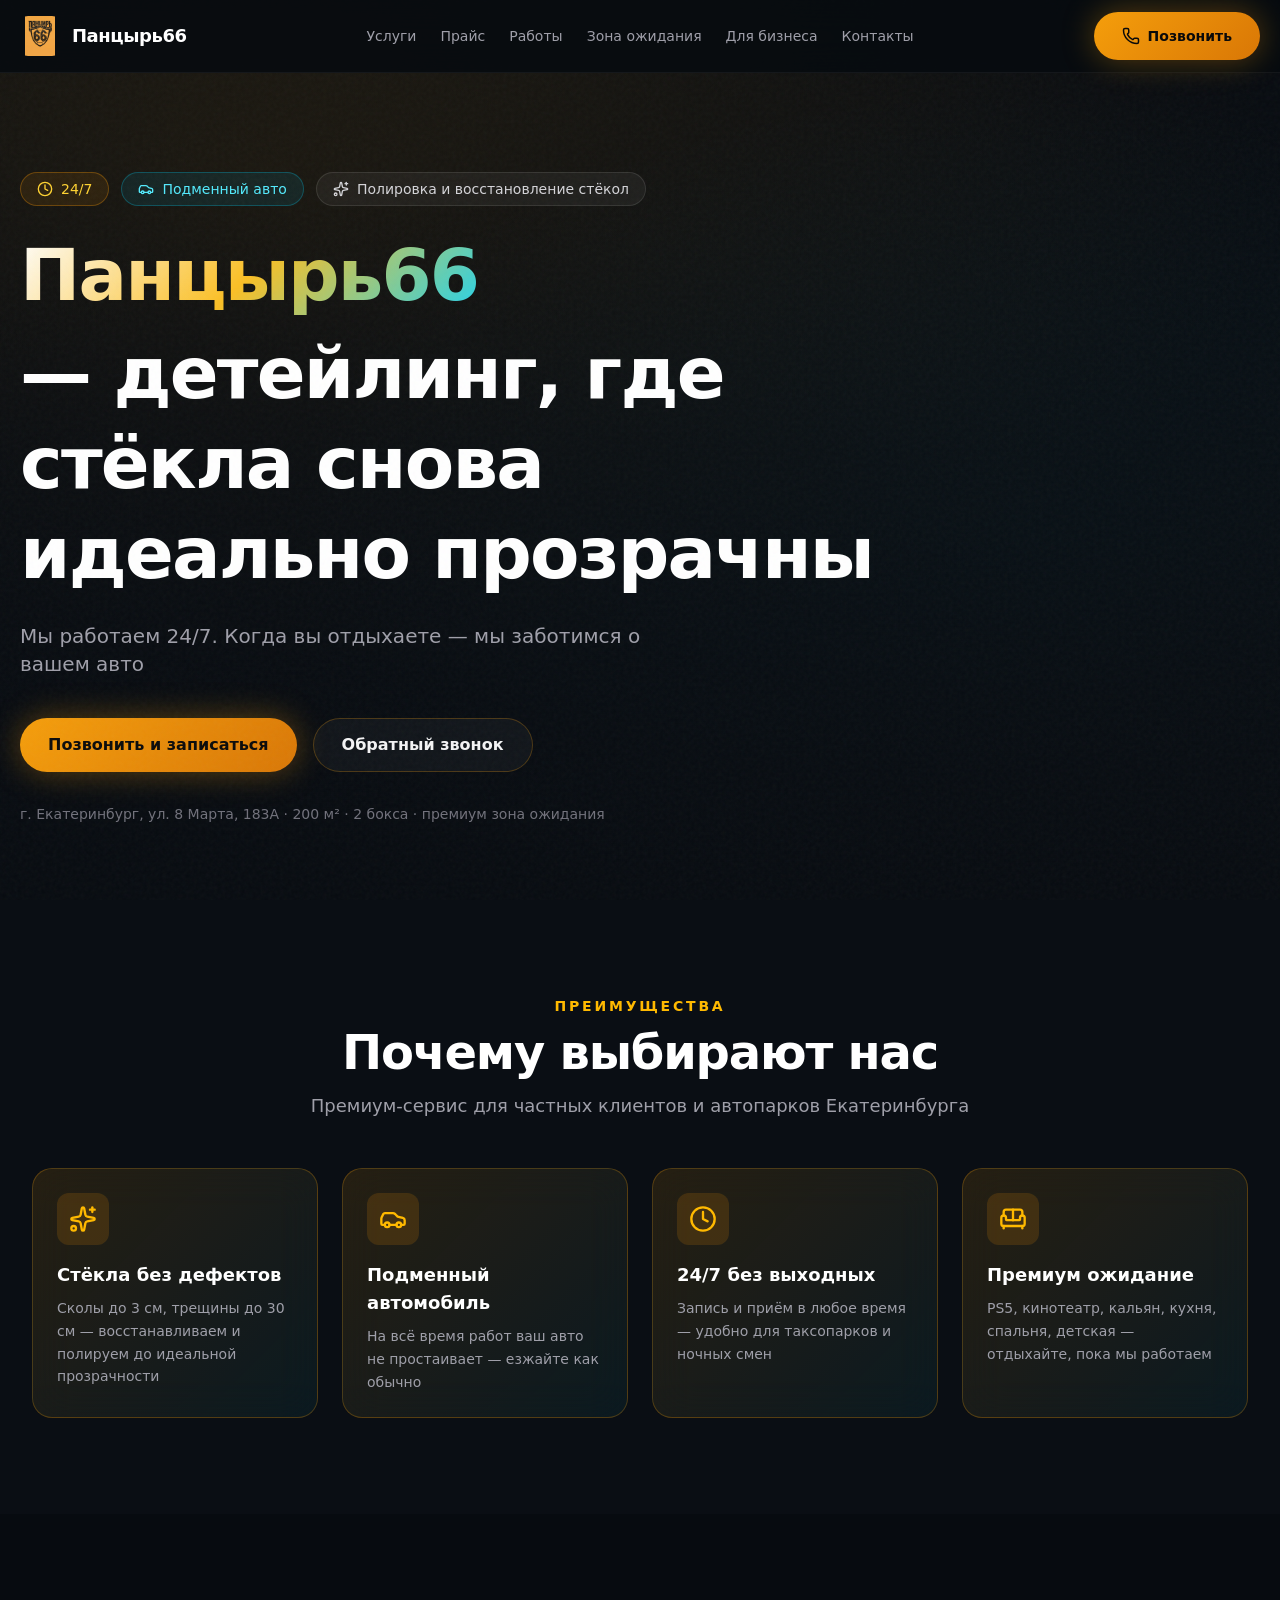
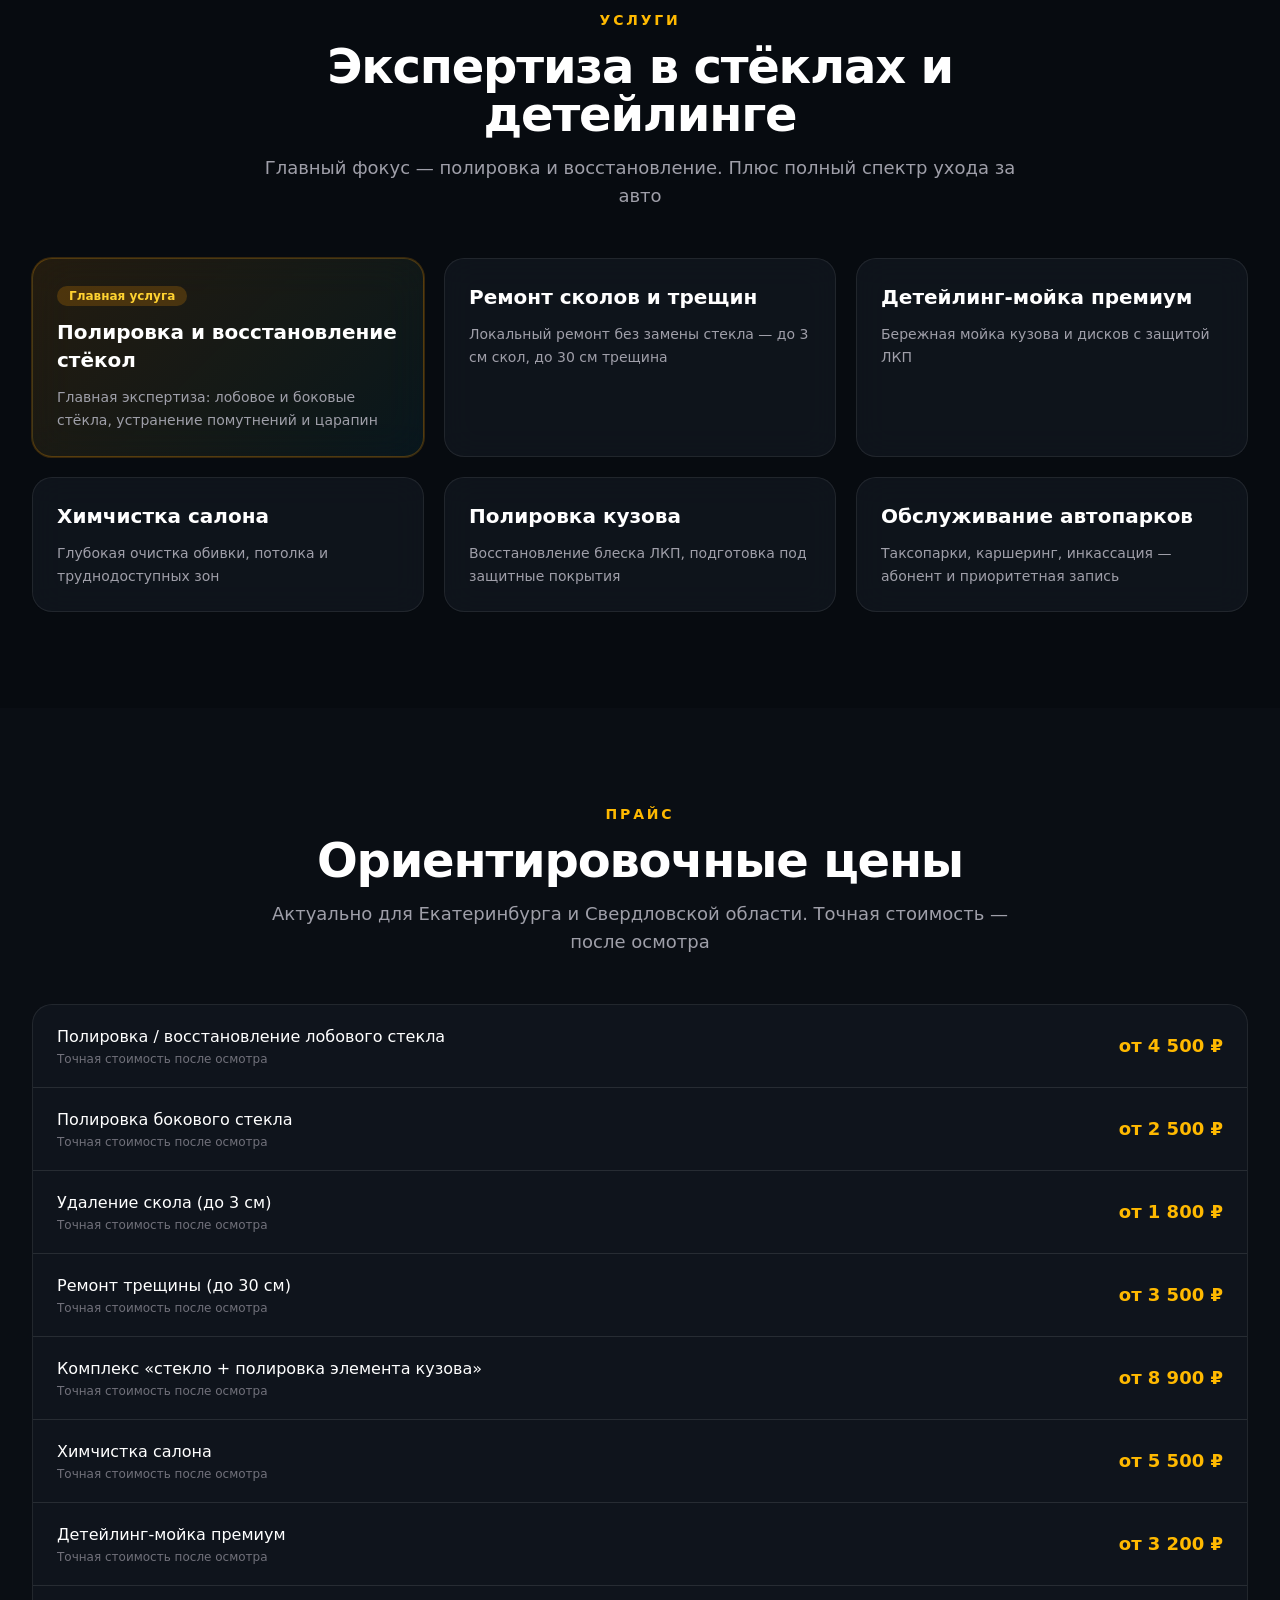
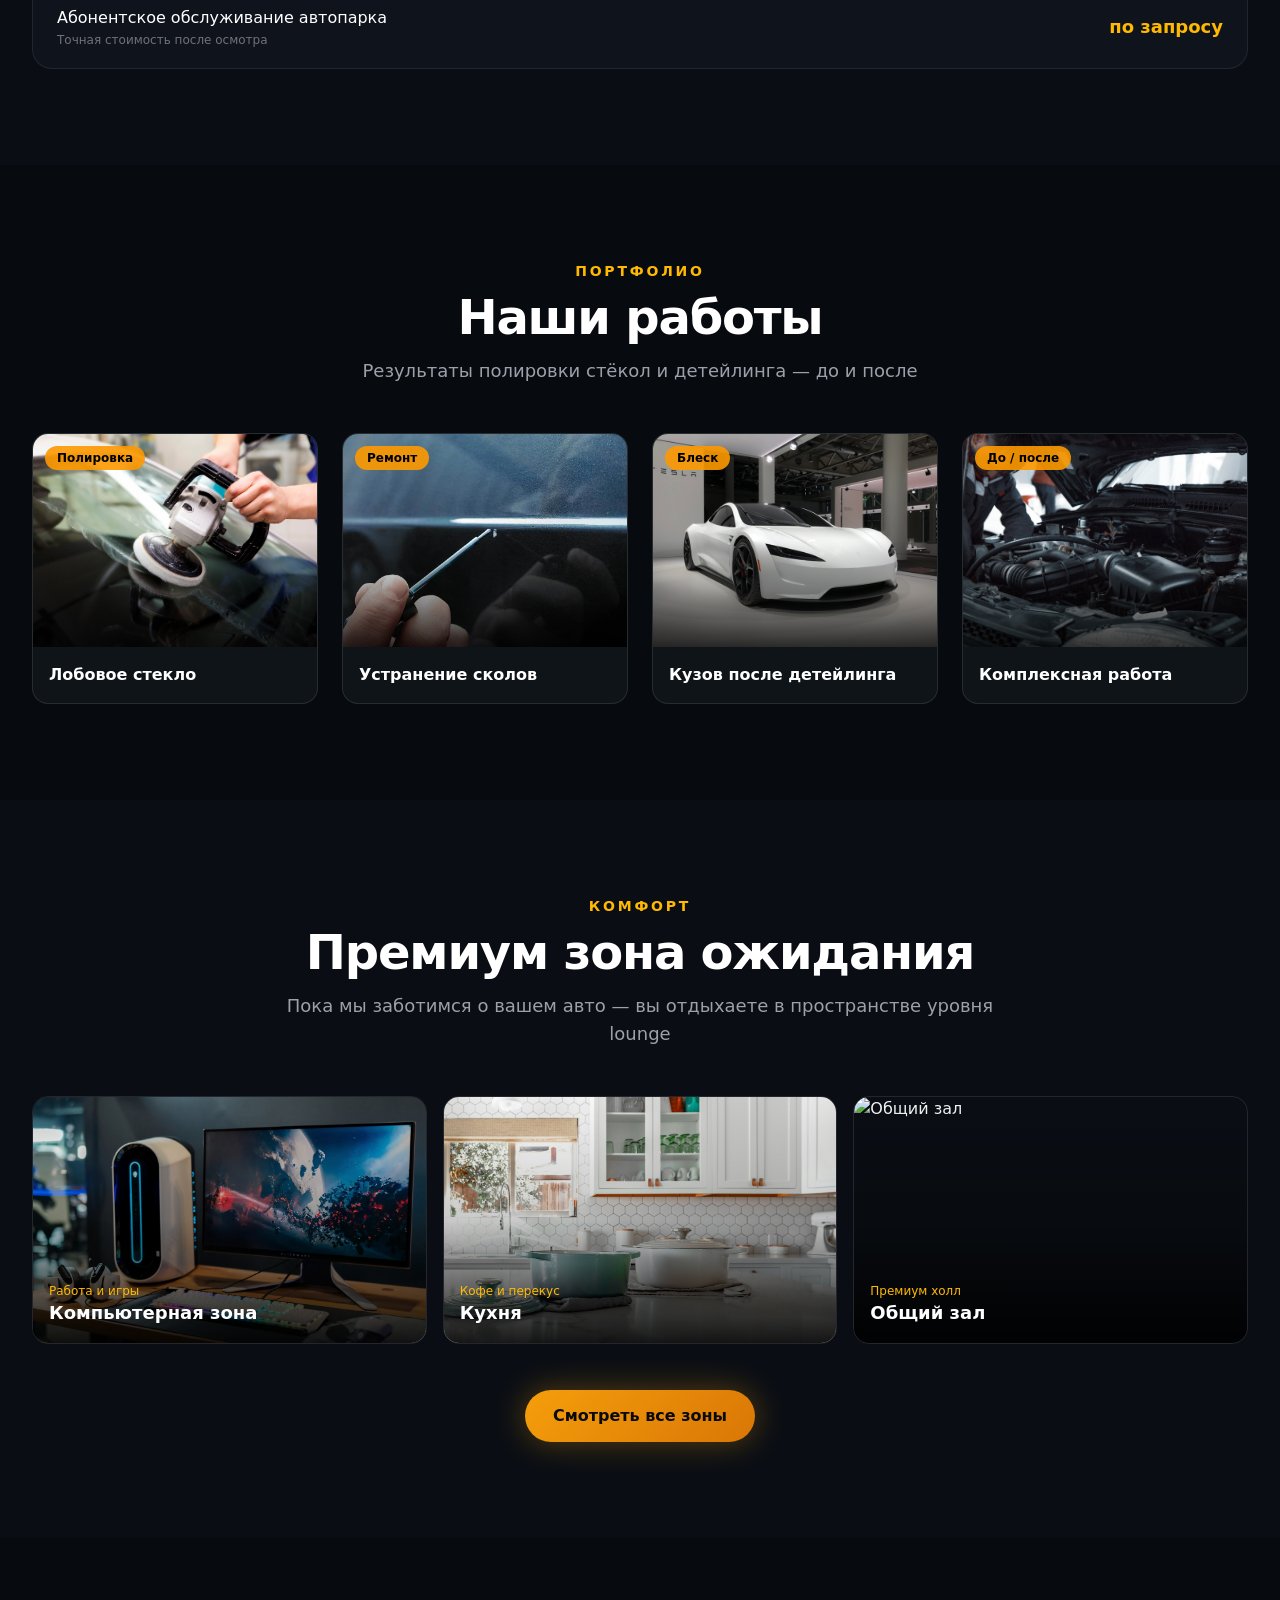
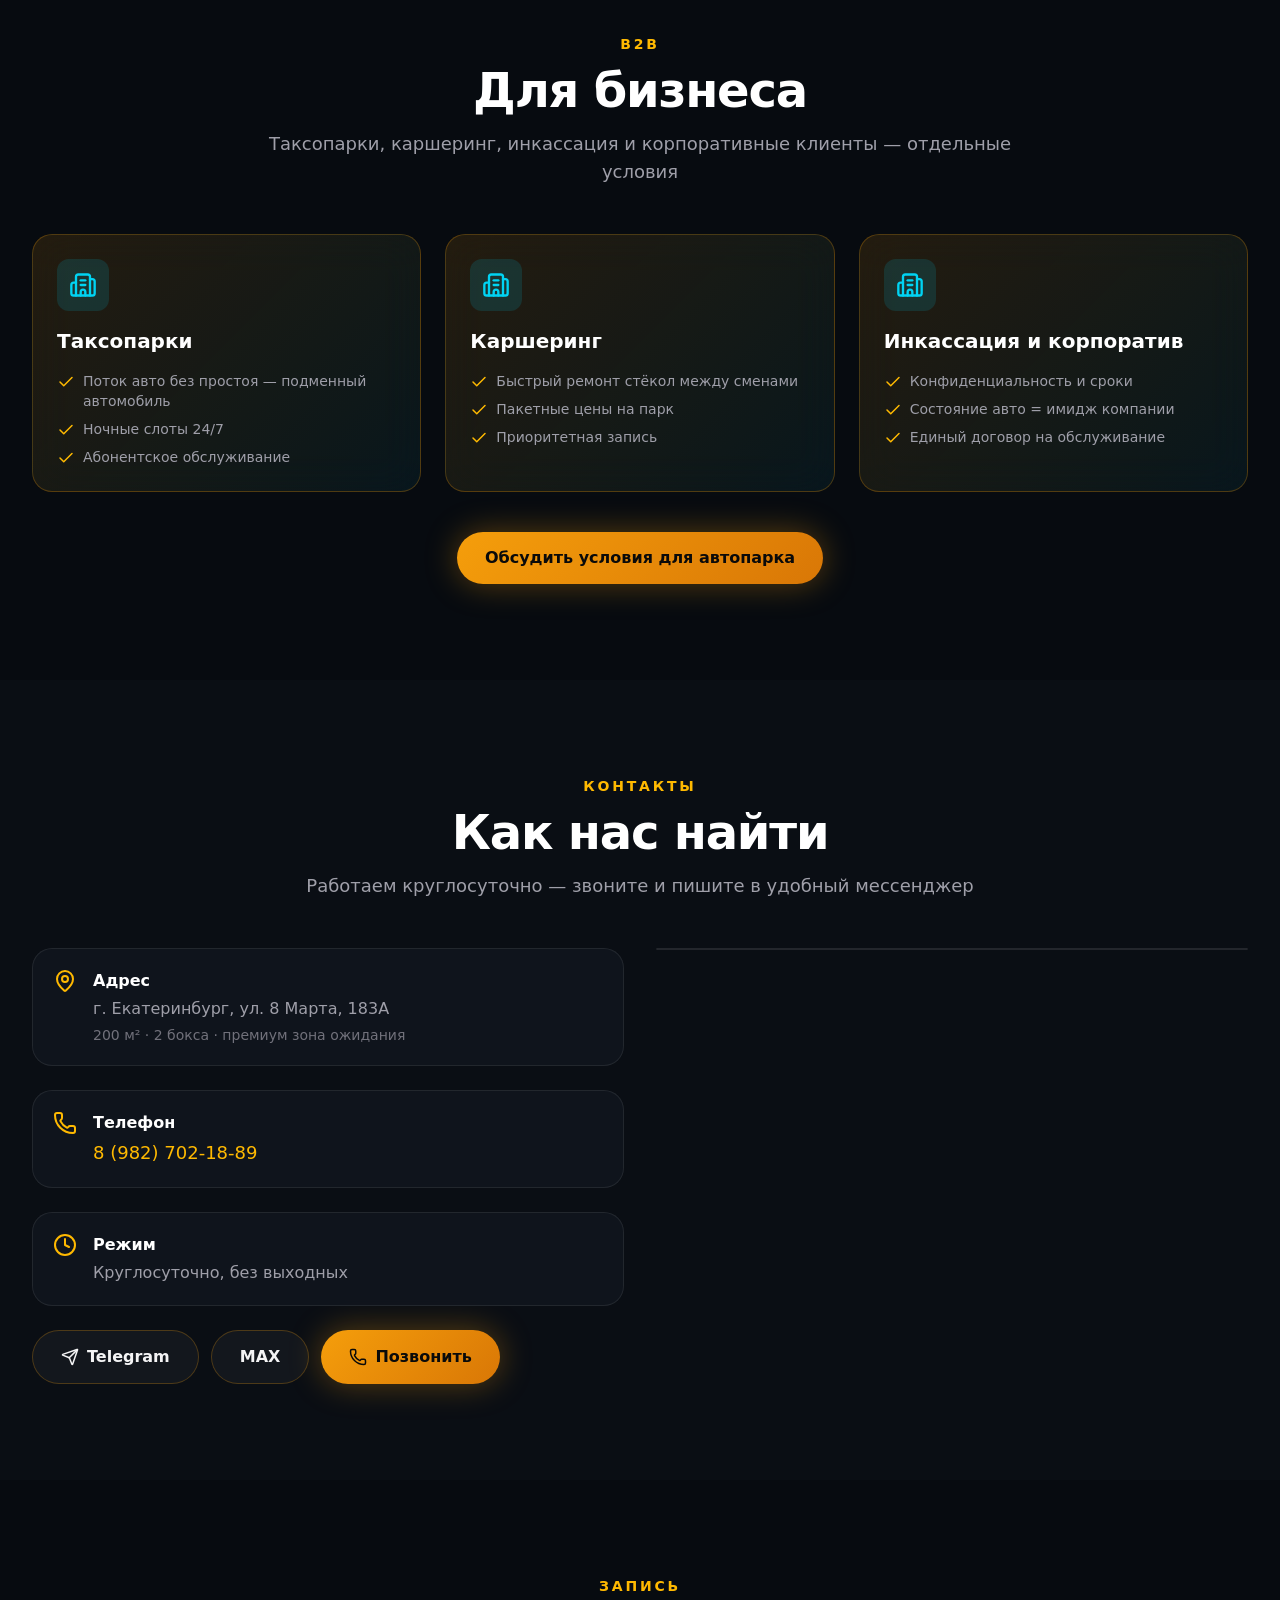
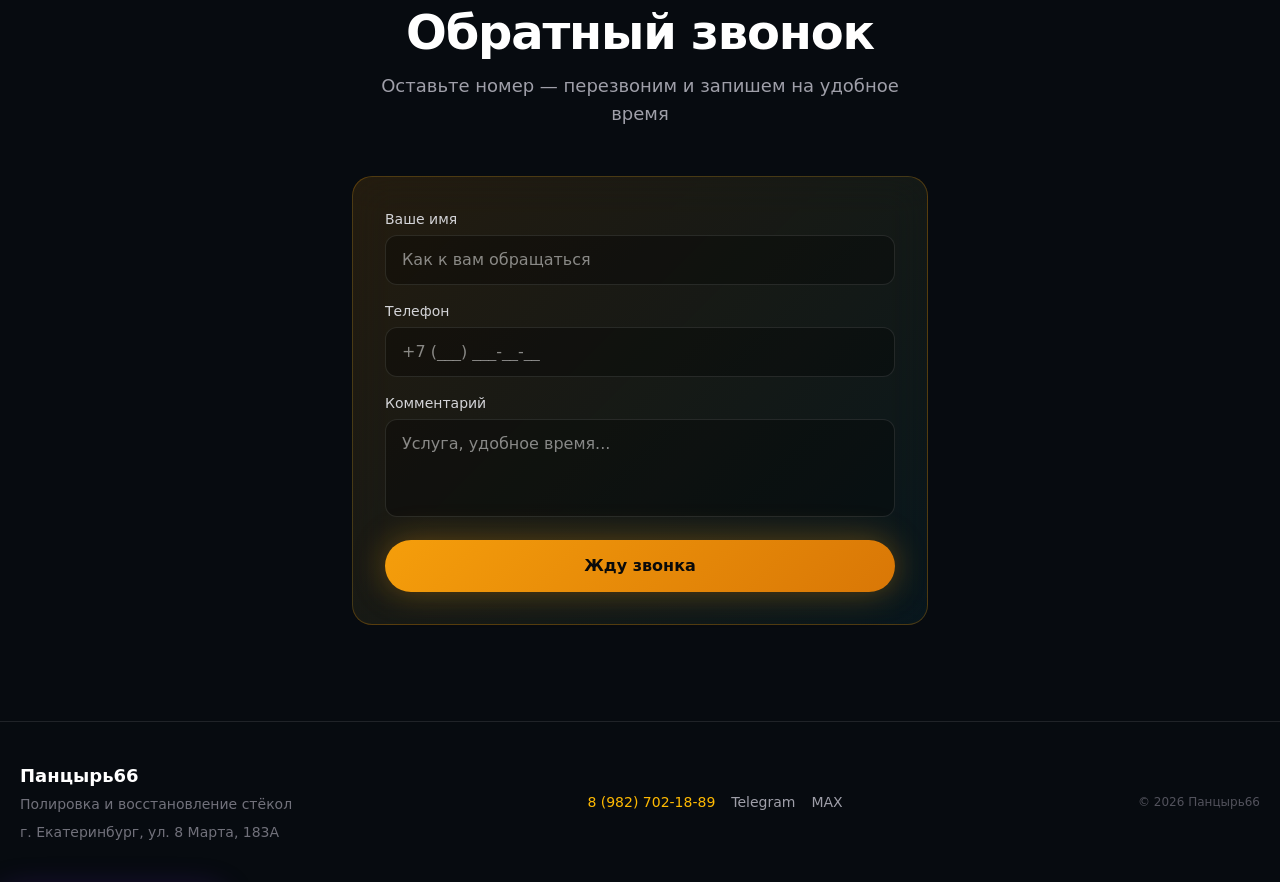
==== index.html @ 79c04c54 "Initial commit - Pancir66 detailing site" ====
﻿<!DOCTYPE html>
<!-- saved from url=(0032)/ -->
<html lang="ru"><head><meta http-equiv="Content-Type" content="text/html; charset=UTF-8"><meta name="viewport" content="width=device-width, initial-scale=1"><link rel="preload" as="image" href="assets/%D0%B8%D0%B7%D0%BE%D0%B1%D1%80%D0%B0%D0%B6%D0%B5%D0%BD%D0%B8%D0%B5_2026-05-20_172235263.png"><link rel="preload" as="image" href="assets/%D0%B4%D0%B5%D1%82%D0%B5%D0%B9%D0%BB.jpg"><link rel="preload" as="image" href="assets/%D0%B4%D0%B5%D1%82%D0%B5%D0%B9%D0%BB%202.jpg"><link rel="preload" as="image" href="assets/%D0%B4%D0%B5%D1%82%D0%B5%D0%B9%D0%BB%203.jpg"><link rel="preload" as="image" href="assets/%D0%B8%D0%B7%D0%BE%D0%B1%D1%80%D0%B0%D0%B6%D0%B5%D0%BD%D0%B8%D0%B5_2026-05-20_171244345.png"><link rel="preload" as="image" href="https://assets/placeholder.jpg"><link rel="preload" as="image" href="https://assets/placeholder.jpg"><link rel="preload" as="image" href="https://assets/placeholder.jpg"><link rel="preload" as="image" href="https://assets/placeholder.jpg"><link rel="preload" as="image" href="https://assets/placeholder.jpg"><style>
@layer properties{@supports (((-webkit-hyphens:none)) and (not (margin-trim:inline))) or ((-moz-orient:inline) and (not (color:rgb(from red r g b)))){*,:before,:after,::backdrop{--tw-translate-x:0;--tw-translate-y:0;--tw-translate-z:0;--tw-space-y-reverse:0;--tw-divide-y-reverse:0;--tw-border-style:solid;--tw-gradient-position:initial;--tw-gradient-from:#0000;--tw-gradient-via:#0000;--tw-gradient-to:#0000;--tw-gradient-stops:initial;--tw-gradient-via-stops:initial;--tw-gradient-from-position:0%;--tw-gradient-via-position:50%;--tw-gradient-to-position:100%;--tw-leading:initial;--tw-font-weight:initial;--tw-tracking:initial;--tw-shadow:0 0 #0000;--tw-shadow-color:initial;--tw-shadow-alpha:100%;--tw-inset-shadow:0 0 #0000;--tw-inset-shadow-color:initial;--tw-inset-shadow-alpha:100%;--tw-ring-color:initial;--tw-ring-shadow:0 0 #0000;--tw-inset-ring-color:initial;--tw-inset-ring-shadow:0 0 #0000;--tw-ring-inset:initial;--tw-ring-offset-width:0px;--tw-ring-offset-color:#fff;--tw-ring-offset-shadow:0 0 #0000;--tw-backdrop-blur:initial;--tw-backdrop-brightness:initial;--tw-backdrop-contrast:initial;--tw-backdrop-grayscale:initial;--tw-backdrop-hue-rotate:initial;--tw-backdrop-invert:initial;--tw-backdrop-opacity:initial;--tw-backdrop-saturate:initial;--tw-backdrop-sepia:initial;--tw-duration:initial;--tw-scale-x:1;--tw-scale-y:1;--tw-scale-z:1}}}@layer theme{:root,:host{--font-sans:system-ui,-apple-system,"Segoe UI",Roboto,"Helvetica Neue",Arial,sans-serif;--font-mono:ui-monospace,SFMono-Regular,Menlo,Monaco,Consolas,"Liberation Mono","Courier New",monospace;--color-red-400:#ff6568;--color-amber-300:#ffd236;--color-amber-400:#fcbb00;--color-amber-500:#f99c00;--color-green-100:#dcfce7;--color-green-200:#b9f8cf;--color-green-800:#016630;--color-green-900:#0d542b;--color-emerald-400:#00d294;--color-cyan-300:#53eafd;--color-cyan-400:#00d2ef;--color-cyan-500:#00b7d7;--color-gray-100:#f3f4f6;--color-gray-200:#e5e7eb;--color-gray-800:#1e2939;--color-zinc-300:#d4d4d8;--color-zinc-400:#9f9fa9;--color-zinc-500:#71717b;--color-zinc-600:#52525c;--color-black:#000;--color-white:#fff;--spacing:.25rem;--container-md:28rem;--container-xl:36rem;--container-2xl:42rem;--container-3xl:48rem;--container-4xl:56rem;--container-7xl:80rem;--text-xs:.75rem;--text-xs--line-height:calc(1/.75);--text-sm:.875rem;--text-sm--line-height:calc(1.25/.875);--text-lg:1.125rem;--text-lg--line-height:calc(1.75/1.125);--text-xl:1.25rem;--text-xl--line-height:calc(1.75/1.25);--text-2xl:1.5rem;--text-2xl--line-height:calc(2/1.5);--text-3xl:1.875rem;--text-3xl--line-height:calc(2.25/1.875);--text-4xl:2.25rem;--text-4xl--line-height:calc(2.5/2.25);--text-5xl:3rem;--text-5xl--line-height:1;--text-6xl:3.75rem;--text-6xl--line-height:1;--text-7xl:4.5rem;--text-7xl--line-height:1;--font-weight-medium:500;--font-weight-semibold:600;--font-weight-bold:700;--tracking-tight:-.025em;--tracking-wider:.05em;--leading-tight:1.25;--leading-relaxed:1.625;--radius-lg:.5rem;--radius-xl:.75rem;--radius-2xl:1rem;--blur-sm:8px;--blur-xl:24px;--aspect-video:16/9;--default-transition-duration:.15s;--default-transition-timing-function:cubic-bezier(.4,0,.2,1);--default-font-family:system-ui,-apple-system,"Segoe UI",Roboto,"Helvetica Neue",Arial,sans-serif;--default-mono-font-family:var(--font-mono)}@supports (color:lab(0% 0 0)){:root,:host{--color-red-400:lab(63.7053% 60.745 31.3109);--color-amber-300:lab(86.4156% 6.13147 78.3961);--color-amber-400:lab(80.1641% 16.6016 99.2089);--color-amber-500:lab(72.7183% 31.8672 97.9407);--color-green-100:lab(96.1861% -13.8464 6.52365);--color-green-200:lab(92.4222% -26.4702 12.9427);--color-green-800:lab(37.4616% -36.7971 22.9692);--color-green-900:lab(30.797% -29.6927 17.382);--color-emerald-400:lab(75.0771% -60.7313 19.4147);--color-cyan-300:lab(85.3886% -36.7636 -21.5716);--color-cyan-400:lab(76.6045% -40.9406 -29.6231);--color-cyan-500:lab(67.805% -35.3952 -30.2018);--color-gray-100:lab(96.1596% -.0823438 -1.13575);--color-gray-200:lab(91.6229% -.159115 -2.26791);--color-gray-800:lab(16.1051% -1.18239 -11.7533);--color-zinc-300:lab(84.9837% .601262 -2.17986);--color-zinc-400:lab(65.6464% 1.53497 -5.42429);--color-zinc-500:lab(47.8878% 1.65477 -5.77283);--color-zinc-600:lab(35.1166% 1.78212 -6.1173)}}}@layer base{*,:after,:before,::backdrop{box-sizing:border-box;border:0 solid;margin:0;padding:0}::file-selector-button{box-sizing:border-box;border:0 solid;margin:0;padding:0}html,:host{-webkit-text-size-adjust:100%;tab-size:4;line-height:1.5;font-family:var(--default-font-family,ui-sans-serif,system-ui,sans-serif,"Apple Color Emoji","Segoe UI Emoji","Segoe UI Symbol","Noto Color Emoji");font-feature-settings:var(--default-font-feature-settings,normal);font-variation-settings:var(--default-font-variation-settings,normal);-webkit-tap-highlight-color:transparent}hr{height:0;color:inherit;border-top-width:1px}abbr:where([title]){-webkit-text-decoration:underline dotted;text-decoration:underline dotted}h1,h2,h3,h4,h5,h6{font-size:inherit;font-weight:inherit}a{color:inherit;-webkit-text-decoration:inherit;-webkit-text-decoration:inherit;-webkit-text-decoration:inherit;-webkit-text-decoration:inherit;text-decoration:inherit}b,strong{font-weight:bolder}code,kbd,samp,pre{font-family:var(--default-mono-font-family,ui-monospace,SFMono-Regular,Menlo,Monaco,Consolas,"Liberation Mono","Courier New",monospace);font-feature-settings:var(--default-mono-font-feature-settings,normal);font-variation-settings:var(--default-mono-font-variation-settings,normal);font-size:1em}small{font-size:80%}sub,sup{vertical-align:baseline;font-size:75%;line-height:0;position:relative}sub{bottom:-.25em}sup{top:-.5em}table{text-indent:0;border-color:inherit;border-collapse:collapse}:-moz-focusring{outline:auto}progress{vertical-align:baseline}summary{display:list-item}ol,ul,menu{list-style:none}img,svg,video,canvas,audio,iframe,embed,object{vertical-align:middle;display:block}img,video{max-width:100%;height:auto}button,input,select,optgroup,textarea{font:inherit;font-feature-settings:inherit;font-variation-settings:inherit;letter-spacing:inherit;color:inherit;opacity:1;background-color:#0000;border-radius:0}::file-selector-button{font:inherit;font-feature-settings:inherit;font-variation-settings:inherit;letter-spacing:inherit;color:inherit;opacity:1;background-color:#0000;border-radius:0}:where(select:is([multiple],[size])) optgroup{font-weight:bolder}:where(select:is([multiple],[size])) optgroup option{padding-inline-start:20px}::file-selector-button{margin-inline-end:4px}::placeholder{opacity:1}@supports (not ((-webkit-appearance:-apple-pay-button))) or (contain-intrinsic-size:1px){::placeholder{color:currentColor}@supports (color:color-mix(in lab, red, red)){::placeholder{color:color-mix(in oklab,currentcolor 50%,transparent)}}}textarea{resize:vertical}::-webkit-search-decoration{-webkit-appearance:none}::-webkit-date-and-time-value{min-height:1lh;text-align:inherit}::-webkit-datetime-edit{display:inline-flex}::-webkit-datetime-edit-fields-wrapper{padding:0}::-webkit-datetime-edit{padding-block:0}::-webkit-datetime-edit-year-field{padding-block:0}::-webkit-datetime-edit-month-field{padding-block:0}::-webkit-datetime-edit-day-field{padding-block:0}::-webkit-datetime-edit-hour-field{padding-block:0}::-webkit-datetime-edit-minute-field{padding-block:0}::-webkit-datetime-edit-second-field{padding-block:0}::-webkit-datetime-edit-millisecond-field{padding-block:0}::-webkit-datetime-edit-meridiem-field{padding-block:0}::-webkit-calendar-picker-indicator{line-height:1}:-moz-ui-invalid{box-shadow:none}button,input:where([type=button],[type=reset],[type=submit]){appearance:button}::file-selector-button{appearance:button}::-webkit-inner-spin-button{height:auto}::-webkit-outer-spin-button{height:auto}[hidden]:where(:not([hidden=until-found])){display:none!important}}@layer components{.glass-card{background:var(--bg-card);border:1px solid var(--border);-webkit-backdrop-filter:blur(16px);backdrop-filter:blur(16px);border-radius:1.25rem}.glass-card-accent{border:1px solid var(--glass-border);-webkit-backdrop-filter:blur(20px);backdrop-filter:blur(20px);background:linear-gradient(135deg,#f59e0b1f 0%,#22d3ee0f 100%);border-radius:1.25rem}.btn-primary{background:linear-gradient(135deg,var(--accent)0%,#d97706 100%);color:#0a0a0a;border-radius:9999px;justify-content:center;align-items:center;gap:.5rem;padding:.875rem 1.75rem;font-weight:600;transition:transform .2s,box-shadow .2s;display:inline-flex;box-shadow:0 0 32px #f59e0b59}.btn-primary:hover{transform:translateY(-2px);box-shadow:0 0 48px #f59e0b80}.btn-outline{border:1px solid var(--glass-border);color:var(--text);background:#ffffff0a;border-radius:9999px;justify-content:center;align-items:center;gap:.5rem;padding:.875rem 1.75rem;font-weight:600;transition:background .2s,border-color .2s;display:inline-flex}.btn-outline:hover{border-color:var(--accent);background:#f59e0b1a}.section-padding{padding:5rem 1.25rem}@media (min-width:768px){.section-padding{padding:6rem 2rem}}.hero-mesh{background:radial-gradient(80% 60% at 20% 20%,#f59e0b2e,#0000),radial-gradient(60% 50% at 80% 60%,#22d3ee1f,#0000),radial-gradient(100% 80% at 50% 100%,#0f1419e6,#0000)}.text-gradient{background:linear-gradient(135deg,#fff 0%,var(--accent-glow)50%,var(--accent-cyan)100%);color:#0000;-webkit-background-clip:text;background-clip:text}.reveal{opacity:0;transition:opacity .6s,transform .6s;transform:translateY(24px)}.reveal.visible{opacity:1;transform:translateY(0)}.grain:after{content:"";opacity:.04;pointer-events:none;background-image:url("data:image/svg+xml,%3Csvg viewBox='0 0 256 256' xmlns='http://www.w3.org/2000/svg'%3E%3Cfilter id='n'%3E%3CfeTurbulence type='fractalNoise' baseFrequency='0.9' numOctaves='4' stitchTiles='stitch'/%3E%3C/filter%3E%3Crect width='100%25' height='100%25' filter='url(%23n)'/%3E%3C/svg%3E");position:absolute;inset:0}}@layer utilities{.visible{visibility:visible}.absolute{position:absolute}.fixed{position:fixed}.relative{position:relative}.inset-0{inset:calc(var(--spacing)*0)}.top-0{top:calc(var(--spacing)*0)}.top-1\/2{top:50%}.top-3{top:calc(var(--spacing)*3)}.right-0{right:calc(var(--spacing)*0)}.right-3{right:calc(var(--spacing)*3)}.bottom-0{bottom:calc(var(--spacing)*0)}.left-0{left:calc(var(--spacing)*0)}.left-3{left:calc(var(--spacing)*3)}.z-10{z-index:10}.z-50{z-index:50}.z-\[100\]{z-index:100}.container{width:100%}@media (min-width:40rem){.container{max-width:40rem}}@media (min-width:48rem){.container{max-width:48rem}}@media (min-width:64rem){.container{max-width:64rem}}@media (min-width:80rem){.container{max-width:80rem}}@media (min-width:96rem){.container{max-width:96rem}}.mx-auto{margin-inline:auto}.mt-0\.5{margin-top:calc(var(--spacing)*.5)}.mt-1{margin-top:calc(var(--spacing)*1)}.mt-2{margin-top:calc(var(--spacing)*2)}.mt-3{margin-top:calc(var(--spacing)*3)}.mt-4{margin-top:calc(var(--spacing)*4)}.mt-6{margin-top:calc(var(--spacing)*6)}.mt-8{margin-top:calc(var(--spacing)*8)}.mt-10{margin-top:calc(var(--spacing)*10)}.mt-auto{margin-top:auto}.mb-1{margin-bottom:calc(var(--spacing)*1)}.mb-1\.5{margin-bottom:calc(var(--spacing)*1.5)}.mb-2{margin-bottom:calc(var(--spacing)*2)}.mb-3{margin-bottom:calc(var(--spacing)*3)}.mb-4{margin-bottom:calc(var(--spacing)*4)}.mb-6{margin-bottom:calc(var(--spacing)*6)}.mb-12{margin-bottom:calc(var(--spacing)*12)}.ml-auto{margin-left:auto}.block{display:block}.flex{display:flex}.grid{display:grid}.hidden{display:none}.inline-block{display:inline-block}.inline-flex{display:inline-flex}.aspect-\[4\/3\]{aspect-ratio:4/3}.aspect-\[16\/10\]{aspect-ratio:16/10}.aspect-video{aspect-ratio:var(--aspect-video)}.h-10{height:calc(var(--spacing)*10)}.h-\[320px\]{height:320px}.h-full{height:100%}.max-h-\[90vh\]{max-height:90vh}.min-h-\[calc\(100vh-6rem\)\]{min-height:calc(100vh - 6rem)}.min-h-screen{min-height:100vh}.w-10{width:calc(var(--spacing)*10)}.w-60{width:calc(var(--spacing)*60)}.w-full{width:100%}.max-w-2xl{max-width:var(--container-2xl)}.max-w-3xl{max-width:var(--container-3xl)}.max-w-4xl{max-width:var(--container-4xl)}.max-w-7xl{max-width:var(--container-7xl)}.max-w-md{max-width:var(--container-md)}.max-w-xl{max-width:var(--container-xl)}.min-w-0{min-width:calc(var(--spacing)*0)}.flex-1{flex:1}.flex-shrink-0,.shrink-0{flex-shrink:0}.-translate-y-1\/2{--tw-translate-y:calc(calc(1/2*100%)*-1);translate:var(--tw-translate-x)var(--tw-translate-y)}.cursor-pointer{cursor:pointer}.resize-none{resize:none}.grid-cols-1{grid-template-columns:repeat(1,minmax(0,1fr))}.flex-col{flex-direction:column}.flex-wrap{flex-wrap:wrap}.items-center{align-items:center}.items-start{align-items:flex-start}.justify-between{justify-content:space-between}.justify-center{justify-content:center}.justify-end{justify-content:flex-end}.gap-2{gap:calc(var(--spacing)*2)}.gap-3{gap:calc(var(--spacing)*3)}.gap-4{gap:calc(var(--spacing)*4)}.gap-5{gap:calc(var(--spacing)*5)}.gap-6{gap:calc(var(--spacing)*6)}.gap-8{gap:calc(var(--spacing)*8)}:where(.space-y-2>:not(:last-child)){--tw-space-y-reverse:0;margin-block-start:calc(calc(var(--spacing)*2)*var(--tw-space-y-reverse));margin-block-end:calc(calc(var(--spacing)*2)*calc(1 - var(--tw-space-y-reverse)))}:where(.space-y-4>:not(:last-child)){--tw-space-y-reverse:0;margin-block-start:calc(calc(var(--spacing)*4)*var(--tw-space-y-reverse));margin-block-end:calc(calc(var(--spacing)*4)*calc(1 - var(--tw-space-y-reverse)))}:where(.space-y-6>:not(:last-child)){--tw-space-y-reverse:0;margin-block-start:calc(calc(var(--spacing)*6)*var(--tw-space-y-reverse));margin-block-end:calc(calc(var(--spacing)*6)*calc(1 - var(--tw-space-y-reverse)))}:where(.divide-y>:not(:last-child)){--tw-divide-y-reverse:0;border-bottom-style:var(--tw-border-style);border-top-style:var(--tw-border-style);border-top-width:calc(1px*var(--tw-divide-y-reverse));border-bottom-width:calc(1px*calc(1 - var(--tw-divide-y-reverse)))}:where(.divide-white\/10>:not(:last-child)){border-color:#ffffff1a}@supports (color:color-mix(in lab, red, red)){:where(.divide-white\/10>:not(:last-child)){border-color:color-mix(in oklab,var(--color-white)10%,transparent)}}.overflow-auto{overflow:auto}.overflow-hidden{overflow:hidden}.overflow-y-auto{overflow-y:auto}.rounded{border-radius:.25rem}.rounded-2xl{border-radius:var(--radius-2xl)}.rounded-full{border-radius:3.40282e38px}.rounded-lg{border-radius:var(--radius-lg)}.rounded-xl{border-radius:var(--radius-xl)}.border{border-style:var(--tw-border-style);border-width:1px}.border-t{border-top-style:var(--tw-border-style);border-top-width:1px}.border-r{border-right-style:var(--tw-border-style);border-right-width:1px}.border-b{border-bottom-style:var(--tw-border-style);border-bottom-width:1px}.border-\[var\(--g-color-line-generic\)\]{border-color:var(--g-color-line-generic)}.border-amber-500\/20{border-color:#f99c0033}@supports (color:color-mix(in lab, red, red)){.border-amber-500\/20{border-color:color-mix(in oklab,var(--color-amber-500)20%,transparent)}}.border-amber-500\/30{border-color:#f99c004d}@supports (color:color-mix(in lab, red, red)){.border-amber-500\/30{border-color:color-mix(in oklab,var(--color-amber-500)30%,transparent)}}.border-cyan-500\/30{border-color:#00b7d74d}@supports (color:color-mix(in lab, red, red)){.border-cyan-500\/30{border-color:color-mix(in oklab,var(--color-cyan-500)30%,transparent)}}.border-white\/5{border-color:#ffffff0d}@supports (color:color-mix(in lab, red, red)){.border-white\/5{border-color:color-mix(in oklab,var(--color-white)5%,transparent)}}.border-white\/10{border-color:#ffffff1a}@supports (color:color-mix(in lab, red, red)){.border-white\/10{border-color:color-mix(in oklab,var(--color-white)10%,transparent)}}.bg-\[\#0a0e14\]{background-color:#0a0e14}.bg-\[\#0f1419\]{background-color:#0f1419}.bg-\[\#070b10\]{background-color:#070b10}.bg-\[\#070b10\]\/85{background-color:#070b10d9;background-color:lab(2.87783% -.465855 -2.69136/.85)}.bg-\[var\(--g-color-base-float\)\]{background-color:var(--g-color-base-float)}.bg-amber-500{background-color:var(--color-amber-500)}.bg-amber-500\/10{background-color:#f99c001a}@supports (color:color-mix(in lab, red, red)){.bg-amber-500\/10{background-color:color-mix(in oklab,var(--color-amber-500)10%,transparent)}}.bg-amber-500\/15{background-color:#f99c0026}@supports (color:color-mix(in lab, red, red)){.bg-amber-500\/15{background-color:color-mix(in oklab,var(--color-amber-500)15%,transparent)}}.bg-amber-500\/20{background-color:#f99c0033}@supports (color:color-mix(in lab, red, red)){.bg-amber-500\/20{background-color:color-mix(in oklab,var(--color-amber-500)20%,transparent)}}.bg-amber-500\/90{background-color:#f99c00e6}@supports (color:color-mix(in lab, red, red)){.bg-amber-500\/90{background-color:color-mix(in oklab,var(--color-amber-500)90%,transparent)}}.bg-black\/30{background-color:#0000004d}@supports (color:color-mix(in lab, red, red)){.bg-black\/30{background-color:color-mix(in oklab,var(--color-black)30%,transparent)}}.bg-black\/60{background-color:#0009}@supports (color:color-mix(in lab, red, red)){.bg-black\/60{background-color:color-mix(in oklab,var(--color-black)60%,transparent)}}.bg-black\/80{background-color:#000c}@supports (color:color-mix(in lab, red, red)){.bg-black\/80{background-color:color-mix(in oklab,var(--color-black)80%,transparent)}}.bg-cyan-500\/10{background-color:#00b7d71a}@supports (color:color-mix(in lab, red, red)){.bg-cyan-500\/10{background-color:color-mix(in oklab,var(--color-cyan-500)10%,transparent)}}.bg-cyan-500\/15{background-color:#00b7d726}@supports (color:color-mix(in lab, red, red)){.bg-cyan-500\/15{background-color:color-mix(in oklab,var(--color-cyan-500)15%,transparent)}}.bg-gray-100{background-color:var(--color-gray-100)}.bg-green-100{background-color:var(--color-green-100)}.bg-white\/5{background-color:#ffffff0d}@supports (color:color-mix(in lab, red, red)){.bg-white\/5{background-color:color-mix(in oklab,var(--color-white)5%,transparent)}}.bg-white\/10{background-color:#ffffff1a}@supports (color:color-mix(in lab, red, red)){.bg-white\/10{background-color:color-mix(in oklab,var(--color-white)10%,transparent)}}.bg-gradient-to-b{--tw-gradient-position:to bottom in oklab;background-image:linear-gradient(var(--tw-gradient-stops))}.bg-gradient-to-t{--tw-gradient-position:to top in oklab;background-image:linear-gradient(var(--tw-gradient-stops))}.from-\[\#070b10\]\/40{--tw-gradient-from:#070b1066;--tw-gradient-stops:var(--tw-gradient-via-stops,var(--tw-gradient-position),var(--tw-gradient-from)var(--tw-gradient-from-position),var(--tw-gradient-to)var(--tw-gradient-to-position))}@supports (color:lab(0% 0 0)){.from-\[\#070b10\]\/40{--tw-gradient-from:lab(2.87783% -.465855 -2.69136/.4)}}.from-black\/80{--tw-gradient-from:#000c}@supports (color:color-mix(in lab, red, red)){.from-black\/80{--tw-gradient-from:color-mix(in oklab,var(--color-black)80%,transparent)}}.from-black\/80{--tw-gradient-stops:var(--tw-gradient-via-stops,var(--tw-gradient-position),var(--tw-gradient-from)var(--tw-gradient-from-position),var(--tw-gradient-to)var(--tw-gradient-to-position))}.from-black\/90{--tw-gradient-from:#000000e6}@supports (color:color-mix(in lab, red, red)){.from-black\/90{--tw-gradient-from:color-mix(in oklab,var(--color-black)90%,transparent)}}.from-black\/90{--tw-gradient-stops:var(--tw-gradient-via-stops,var(--tw-gradient-position),var(--tw-gradient-from)var(--tw-gradient-from-position),var(--tw-gradient-to)var(--tw-gradient-to-position))}.via-\[\#070b10\]\/80{--tw-gradient-via:#070b10cc;--tw-gradient-via-stops:var(--tw-gradient-position),var(--tw-gradient-from)var(--tw-gradient-from-position),var(--tw-gradient-via)var(--tw-gradient-via-position),var(--tw-gradient-to)var(--tw-gradient-to-position);--tw-gradient-stops:var(--tw-gradient-via-stops)}@supports (color:lab(0% 0 0)){.via-\[\#070b10\]\/80{--tw-gradient-via:lab(2.87783% -.465855 -2.69136/.8)}}.via-black\/20{--tw-gradient-via:#0003}@supports (color:color-mix(in lab, red, red)){.via-black\/20{--tw-gradient-via:color-mix(in oklab,var(--color-black)20%,transparent)}}.via-black\/20{--tw-gradient-via-stops:var(--tw-gradient-position),var(--tw-gradient-from)var(--tw-gradient-from-position),var(--tw-gradient-via)var(--tw-gradient-via-position),var(--tw-gradient-to)var(--tw-gradient-to-position);--tw-gradient-stops:var(--tw-gradient-via-stops)}.via-transparent{--tw-gradient-via:transparent;--tw-gradient-via-stops:var(--tw-gradient-position),var(--tw-gradient-from)var(--tw-gradient-from-position),var(--tw-gradient-via)var(--tw-gradient-via-position),var(--tw-gradient-to)var(--tw-gradient-to-position);--tw-gradient-stops:var(--tw-gradient-via-stops)}.to-\[\#070b10\]{--tw-gradient-to:#070b10;--tw-gradient-stops:var(--tw-gradient-via-stops,var(--tw-gradient-position),var(--tw-gradient-from)var(--tw-gradient-from-position),var(--tw-gradient-to)var(--tw-gradient-to-position))}.to-transparent{--tw-gradient-to:transparent;--tw-gradient-stops:var(--tw-gradient-via-stops,var(--tw-gradient-position),var(--tw-gradient-from)var(--tw-gradient-from-position),var(--tw-gradient-to)var(--tw-gradient-to-position))}.object-contain{object-fit:contain}.object-cover{object-fit:cover}.p-2{padding:calc(var(--spacing)*2)}.p-3{padding:calc(var(--spacing)*3)}.p-4{padding:calc(var(--spacing)*4)}.p-5{padding:calc(var(--spacing)*5)}.p-6{padding:calc(var(--spacing)*6)}.px-2{padding-inline:calc(var(--spacing)*2)}.px-3{padding-inline:calc(var(--spacing)*3)}.px-4{padding-inline:calc(var(--spacing)*4)}.px-5{padding-inline:calc(var(--spacing)*5)}.px-6{padding-inline:calc(var(--spacing)*6)}.py-0\.5{padding-block:calc(var(--spacing)*.5)}.py-1{padding-block:calc(var(--spacing)*1)}.py-1\.5{padding-block:calc(var(--spacing)*1.5)}.py-2{padding-block:calc(var(--spacing)*2)}.py-3{padding-block:calc(var(--spacing)*3)}.py-4{padding-block:calc(var(--spacing)*4)}.py-5{padding-block:calc(var(--spacing)*5)}.py-8{padding-block:calc(var(--spacing)*8)}.py-10{padding-block:calc(var(--spacing)*10)}.py-12{padding-block:calc(var(--spacing)*12)}.py-16{padding-block:calc(var(--spacing)*16)}.pt-4{padding-top:calc(var(--spacing)*4)}.pt-24{padding-top:calc(var(--spacing)*24)}.text-center{text-align:center}.text-left{text-align:left}.text-2xl{font-size:var(--text-2xl);line-height:var(--tw-leading,var(--text-2xl--line-height))}.text-3xl{font-size:var(--text-3xl);line-height:var(--tw-leading,var(--text-3xl--line-height))}.text-4xl{font-size:var(--text-4xl);line-height:var(--tw-leading,var(--text-4xl--line-height))}.text-lg{font-size:var(--text-lg);line-height:var(--tw-leading,var(--text-lg--line-height))}.text-sm{font-size:var(--text-sm);line-height:var(--tw-leading,var(--text-sm--line-height))}.text-xl{font-size:var(--text-xl);line-height:var(--tw-leading,var(--text-xl--line-height))}.text-xs{font-size:var(--text-xs);line-height:var(--tw-leading,var(--text-xs--line-height))}.text-\[10px\]{font-size:10px}.leading-relaxed{--tw-leading:var(--leading-relaxed);line-height:var(--leading-relaxed)}.leading-tight{--tw-leading:var(--leading-tight);line-height:var(--leading-tight)}.font-bold{--tw-font-weight:var(--font-weight-bold);font-weight:var(--font-weight-bold)}.font-medium{--tw-font-weight:var(--font-weight-medium);font-weight:var(--font-weight-medium)}.font-semibold{--tw-font-weight:var(--font-weight-semibold);font-weight:var(--font-weight-semibold)}.tracking-\[0\.2em\]{--tw-tracking:.2em;letter-spacing:.2em}.tracking-tight{--tw-tracking:var(--tracking-tight);letter-spacing:var(--tracking-tight)}.tracking-wider{--tw-tracking:var(--tracking-wider);letter-spacing:var(--tracking-wider)}.break-all{word-break:break-all}.text-\[var\(--g-color-text-danger\)\]{color:var(--g-color-text-danger)}.text-\[var\(--g-color-text-link\)\]{color:var(--g-color-text-link)}.text-\[var\(--g-color-text-primary\)\]{color:var(--g-color-text-primary)}.text-\[var\(--g-color-text-secondary\)\]{color:var(--g-color-text-secondary)}.text-amber-300{color:var(--color-amber-300)}.text-amber-400{color:var(--color-amber-400)}.text-black{color:var(--color-black)}.text-cyan-300{color:var(--color-cyan-300)}.text-cyan-400{color:var(--color-cyan-400)}.text-emerald-400{color:var(--color-emerald-400)}.text-gray-800{color:var(--color-gray-800)}.text-green-800{color:var(--color-green-800)}.text-red-400{color:var(--color-red-400)}.text-white{color:var(--color-white)}.text-zinc-300{color:var(--color-zinc-300)}.text-zinc-400{color:var(--color-zinc-400)}.text-zinc-500{color:var(--color-zinc-500)}.text-zinc-600{color:var(--color-zinc-600)}.uppercase{text-transform:uppercase}.underline{text-decoration-line:underline}.antialiased{-webkit-font-smoothing:antialiased;-moz-osx-font-smoothing:grayscale}.opacity-0{opacity:0}.opacity-25{opacity:.25}.shadow-2xl{--tw-shadow:0 25px 50px -12px var(--tw-shadow-color,#00000040);box-shadow:var(--tw-inset-shadow),var(--tw-inset-ring-shadow),var(--tw-ring-offset-shadow),var(--tw-ring-shadow),var(--tw-shadow)}.ring-1{--tw-ring-shadow:var(--tw-ring-inset,)0 0 0 calc(1px + var(--tw-ring-offset-width))var(--tw-ring-color,currentcolor);box-shadow:var(--tw-inset-shadow),var(--tw-inset-ring-shadow),var(--tw-ring-offset-shadow),var(--tw-ring-shadow),var(--tw-shadow)}.shadow-amber-500\/10{--tw-shadow-color:#f99c001a}@supports (color:color-mix(in lab, red, red)){.shadow-amber-500\/10{--tw-shadow-color:color-mix(in oklab,color-mix(in oklab,var(--color-amber-500)10%,transparent)var(--tw-shadow-alpha),transparent)}}.ring-amber-500\/20{--tw-ring-color:#f99c0033}@supports (color:color-mix(in lab, red, red)){.ring-amber-500\/20{--tw-ring-color:color-mix(in oklab,var(--color-amber-500)20%,transparent)}}.backdrop-blur-sm{--tw-backdrop-blur:blur(var(--blur-sm));-webkit-backdrop-filter:var(--tw-backdrop-blur,)var(--tw-backdrop-brightness,)var(--tw-backdrop-contrast,)var(--tw-backdrop-grayscale,)var(--tw-backdrop-hue-rotate,)var(--tw-backdrop-invert,)var(--tw-backdrop-opacity,)var(--tw-backdrop-saturate,)var(--tw-backdrop-sepia,);backdrop-filter:var(--tw-backdrop-blur,)var(--tw-backdrop-brightness,)var(--tw-backdrop-contrast,)var(--tw-backdrop-grayscale,)var(--tw-backdrop-hue-rotate,)var(--tw-backdrop-invert,)var(--tw-backdrop-opacity,)var(--tw-backdrop-saturate,)var(--tw-backdrop-sepia,)}.backdrop-blur-xl{--tw-backdrop-blur:blur(var(--blur-xl));-webkit-backdrop-filter:var(--tw-backdrop-blur,)var(--tw-backdrop-brightness,)var(--tw-backdrop-contrast,)var(--tw-backdrop-grayscale,)var(--tw-backdrop-hue-rotate,)var(--tw-backdrop-invert,)var(--tw-backdrop-opacity,)var(--tw-backdrop-saturate,)var(--tw-backdrop-sepia,);backdrop-filter:var(--tw-backdrop-blur,)var(--tw-backdrop-brightness,)var(--tw-backdrop-contrast,)var(--tw-backdrop-grayscale,)var(--tw-backdrop-hue-rotate,)var(--tw-backdrop-invert,)var(--tw-backdrop-opacity,)var(--tw-backdrop-saturate,)var(--tw-backdrop-sepia,)}.transition{transition-property:color,background-color,border-color,outline-color,text-decoration-color,fill,stroke,--tw-gradient-from,--tw-gradient-via,--tw-gradient-to,opacity,box-shadow,transform,translate,scale,rotate,filter,-webkit-backdrop-filter,backdrop-filter,display,content-visibility,overlay,pointer-events;transition-timing-function:var(--tw-ease,var(--default-transition-timing-function));transition-duration:var(--tw-duration,var(--default-transition-duration))}.transition-opacity{transition-property:opacity;transition-timing-function:var(--tw-ease,var(--default-transition-timing-function));transition-duration:var(--tw-duration,var(--default-transition-duration))}.delay-100{transition-delay:.1s}.duration-500{--tw-duration:.5s;transition-duration:.5s}.outline-none{--tw-outline-style:none;outline-style:none}@media (hover:hover){.group-hover\:scale-105:is(:where(.group):hover *){--tw-scale-x:105%;--tw-scale-y:105%;--tw-scale-z:105%;scale:var(--tw-scale-x)var(--tw-scale-y)}.group-hover\:opacity-60:is(:where(.group):hover *){opacity:.6}.hover\:-translate-y-1:hover{--tw-translate-y:calc(var(--spacing)*-1);translate:var(--tw-translate-x)var(--tw-translate-y)}.hover\:border-amber-500\/30:hover{border-color:#f99c004d}@supports (color:color-mix(in lab, red, red)){.hover\:border-amber-500\/30:hover{border-color:color-mix(in oklab,var(--color-amber-500)30%,transparent)}}.hover\:border-amber-500\/40:hover{border-color:#f99c0066}@supports (color:color-mix(in lab, red, red)){.hover\:border-amber-500\/40:hover{border-color:color-mix(in oklab,var(--color-amber-500)40%,transparent)}}.hover\:bg-black\/80:hover{background-color:#000c}@supports (color:color-mix(in lab, red, red)){.hover\:bg-black\/80:hover{background-color:color-mix(in oklab,var(--color-black)80%,transparent)}}.hover\:bg-white\/10:hover{background-color:#ffffff1a}@supports (color:color-mix(in lab, red, red)){.hover\:bg-white\/10:hover{background-color:color-mix(in oklab,var(--color-white)10%,transparent)}}.hover\:bg-white\/15:hover{background-color:#ffffff26}@supports (color:color-mix(in lab, red, red)){.hover\:bg-white\/15:hover{background-color:color-mix(in oklab,var(--color-white)15%,transparent)}}.hover\:text-amber-300:hover{color:var(--color-amber-300)}.hover\:text-amber-400:hover{color:var(--color-amber-400)}.hover\:text-white:hover{color:var(--color-white)}.hover\:text-zinc-300:hover{color:var(--color-zinc-300)}.hover\:underline:hover{text-decoration-line:underline}}.focus\:border-amber-500\/50:focus{border-color:#f99c0080}@supports (color:color-mix(in lab, red, red)){.focus\:border-amber-500\/50:focus{border-color:color-mix(in oklab,var(--color-amber-500)50%,transparent)}}.focus\:ring-2:focus{--tw-ring-shadow:var(--tw-ring-inset,)0 0 0 calc(2px + var(--tw-ring-offset-width))var(--tw-ring-color,currentcolor);box-shadow:var(--tw-inset-shadow),var(--tw-inset-ring-shadow),var(--tw-ring-offset-shadow),var(--tw-ring-shadow),var(--tw-shadow)}.focus\:ring-\[var\(--g-color-line-brand\)\]:focus{--tw-ring-color:var(--g-color-line-brand)}.focus\:outline-none:focus{--tw-outline-style:none;outline-style:none}.disabled\:opacity-60:disabled{opacity:.6}@media (min-width:40rem){.sm\:grid-cols-2{grid-template-columns:repeat(2,minmax(0,1fr))}.sm\:flex-row{flex-direction:row}.sm\:items-center{align-items:center}.sm\:justify-between{justify-content:space-between}}@media (min-width:48rem){.md\:flex{display:flex}.md\:h-\[400px\]{height:400px}.md\:grid-cols-2{grid-template-columns:repeat(2,minmax(0,1fr))}.md\:grid-cols-3{grid-template-columns:repeat(3,minmax(0,1fr))}.md\:flex-row{flex-direction:row}.md\:p-8{padding:calc(var(--spacing)*8)}.md\:text-left{text-align:left}.md\:text-4xl{font-size:var(--text-4xl);line-height:var(--tw-leading,var(--text-4xl--line-height))}.md\:text-6xl{font-size:var(--text-6xl);line-height:var(--tw-leading,var(--text-6xl--line-height))}.md\:text-xl{font-size:var(--text-xl);line-height:var(--tw-leading,var(--text-xl--line-height))}}@media (min-width:64rem){.lg\:flex{display:flex}.lg\:hidden{display:none}.lg\:grid-cols-2{grid-template-columns:repeat(2,minmax(0,1fr))}.lg\:grid-cols-3{grid-template-columns:repeat(3,minmax(0,1fr))}.lg\:grid-cols-4{grid-template-columns:repeat(4,minmax(0,1fr))}.lg\:text-5xl{font-size:var(--text-5xl);line-height:var(--tw-leading,var(--text-5xl--line-height))}.lg\:text-7xl{font-size:var(--text-7xl);line-height:var(--tw-leading,var(--text-7xl--line-height))}}@media (prefers-color-scheme:dark){.dark\:bg-gray-800{background-color:var(--color-gray-800)}.dark\:bg-green-900{background-color:var(--color-green-900)}.dark\:text-gray-200{color:var(--color-gray-200)}.dark\:text-green-200{color:var(--color-green-200)}}.scrollbar-hide{-ms-overflow-style:none;scrollbar-width:none}.scrollbar-hide::-webkit-scrollbar{display:none}}:root{--bg-deep:#070b10;--bg-surface:#0f1419;--bg-card:#121820b8;--accent:#f59e0b;--accent-glow:#fbbf24;--accent-cyan:#22d3ee;--text:#f4f4f5;--text-muted:#a1a1aa;--border:#ffffff14;--glass-border:#f59e0b40}body{background:var(--bg-deep);color:var(--text);font-family:var(--font-sans)}@property --tw-translate-x{syntax:"*";inherits:false;initial-value:0}@property --tw-translate-y{syntax:"*";inherits:false;initial-value:0}@property --tw-translate-z{syntax:"*";inherits:false;initial-value:0}@property --tw-space-y-reverse{syntax:"*";inherits:false;initial-value:0}@property --tw-divide-y-reverse{syntax:"*";inherits:false;initial-value:0}@property --tw-border-style{syntax:"*";inherits:false;initial-value:solid}@property --tw-gradient-position{syntax:"*";inherits:false}@property --tw-gradient-from{syntax:"<color>";inherits:false;initial-value:#0000}@property --tw-gradient-via{syntax:"<color>";inherits:false;initial-value:#0000}@property --tw-gradient-to{syntax:"<color>";inherits:false;initial-value:#0000}@property --tw-gradient-stops{syntax:"*";inherits:false}@property --tw-gradient-via-stops{syntax:"*";inherits:false}@property --tw-gradient-from-position{syntax:"<length-percentage>";inherits:false;initial-value:0%}@property --tw-gradient-via-position{syntax:"<length-percentage>";inherits:false;initial-value:50%}@property --tw-gradient-to-position{syntax:"<length-percentage>";inherits:false;initial-value:100%}@property --tw-leading{syntax:"*";inherits:false}@property --tw-font-weight{syntax:"*";inherits:false}@property --tw-tracking{syntax:"*";inherits:false}@property --tw-shadow{syntax:"*";inherits:false;initial-value:0 0 #0000}@property --tw-shadow-color{syntax:"*";inherits:false}@property --tw-shadow-alpha{syntax:"<percentage>";inherits:false;initial-value:100%}@property --tw-inset-shadow{syntax:"*";inherits:false;initial-value:0 0 #0000}@property --tw-inset-shadow-color{syntax:"*";inherits:false}@property --tw-inset-shadow-alpha{syntax:"<percentage>";inherits:false;initial-value:100%}@property --tw-ring-color{syntax:"*";inherits:false}@property --tw-ring-shadow{syntax:"*";inherits:false;initial-value:0 0 #0000}@property --tw-inset-ring-color{syntax:"*";inherits:false}@property --tw-inset-ring-shadow{syntax:"*";inherits:false;initial-value:0 0 #0000}@property --tw-ring-inset{syntax:"*";inherits:false}@property --tw-ring-offset-width{syntax:"<length>";inherits:false;initial-value:0}@property --tw-ring-offset-color{syntax:"*";inherits:false;initial-value:#fff}@property --tw-ring-offset-shadow{syntax:"*";inherits:false;initial-value:0 0 #0000}@property --tw-backdrop-blur{syntax:"*";inherits:false}@property --tw-backdrop-brightness{syntax:"*";inherits:false}@property --tw-backdrop-contrast{syntax:"*";inherits:false}@property --tw-backdrop-grayscale{syntax:"*";inherits:false}@property --tw-backdrop-hue-rotate{syntax:"*";inherits:false}@property --tw-backdrop-invert{syntax:"*";inherits:false}@property --tw-backdrop-opacity{syntax:"*";inherits:false}@property --tw-backdrop-saturate{syntax:"*";inherits:false}@property --tw-backdrop-sepia{syntax:"*";inherits:false}@property --tw-duration{syntax:"*";inherits:false}@property --tw-scale-x{syntax:"*";inherits:false;initial-value:1}@property --tw-scale-y{syntax:"*";inherits:false;initial-value:1}@property --tw-scale-z{syntax:"*";inherits:false;initial-value:1}

</style><link rel="preload" as="script" fetchpriority="low" href="assets/2139e000f4b5d584.js"><link rel="preload" as="image" href="https://assets/placeholder.jpg"><title>Панцырь66 — полировка и восстановление стёкол, детейлинг 24/7 | Екатеринбург</title><meta name="description" content="Детейлинг на ул. 8 Марта. Подменный авто, премиум зона ожидания. Таксопарки и частные клиенты."><link rel="icon" href="assets/favicon.ico"></head><body class="antialiased"><header class="fixed top-0 left-0 right-0 z-50 border-b border-white/5 bg-[#070b10]/85 backdrop-blur-xl"><div class="mx-auto flex max-w-7xl items-center justify-between gap-4 px-5 py-3"><a href="#home-hero" class="flex items-center gap-3"><img src="./assets/logo.jpg" alt="Панцырь66" class="h-10 w-10 rounded-lg object-contain"><span class="text-lg font-bold tracking-tight text-white">Панцырь66</span></a><nav class="hidden items-center gap-6 lg:flex"><a href="#home-services" class="text-sm text-zinc-400 transition hover:text-amber-400">Услуги</a><a href="#home-pricing" class="text-sm text-zinc-400 transition hover:text-amber-400">Прайс</a><a href="#home-portfolio" class="text-sm text-zinc-400 transition hover:text-amber-400">Работы</a><a href="#home-lounge" class="text-sm text-zinc-400 transition hover:text-amber-400">Зона ожидания</a><a href="#home-corporate" class="text-sm text-zinc-400 transition hover:text-amber-400">Для бизнеса</a><a href="#home-contact" class="text-sm text-zinc-400 transition hover:text-amber-400">Контакты</a></nav><div class="hidden items-center gap-3 md:flex"><button onclick="openPhoneModal()" class="btn-primary text-sm" style="cursor:pointer"><svg xmlns="http://www.w3.org/2000/svg" width="18" height="18" viewBox="0 0 24 24" fill="none" stroke="currentColor" stroke-width="2" stroke-linecap="round" stroke-linejoin="round" class="lucide lucide-phone" aria-hidden="true"><path d="M13.832 16.568a1 1 0 0 0 1.213-.303l.355-.465A2 2 0 0 1 17 15h3a2 2 0 0 1 2 2v3a2 2 0 0 1-2 2A18 18 0 0 1 2 4a2 2 0 0 1 2-2h3a2 2 0 0 1 2 2v3a2 2 0 0 1-.8 1.6l-.468.351a1 1 0 0 0-.292 1.233 14 14 0 0 0 6.392 6.384"></path></svg>Позвонить</button></div><button type="button" class="rounded-lg p-2 text-zinc-300 lg:hidden" aria-label="Открыть меню"><svg xmlns="http://www.w3.org/2000/svg" width="24" height="24" viewBox="0 0 24 24" fill="none" stroke="currentColor" stroke-width="2" stroke-linecap="round" stroke-linejoin="round" class="lucide lucide-menu" aria-hidden="true"><path d="M4 5h16"></path><path d="M4 12h16"></path><path d="M4 19h16"></path></svg></button></div></header><main><section id="home-hero" class="relative min-h-screen overflow-hidden pt-24 grain"><div class="absolute inset-0 hero-mesh"></div><img src="./assets/hero-bg.jpg" alt="Детейлинг Панцырь66" class="absolute inset-0 h-full w-full object-cover opacity-25"><div class="absolute inset-0 bg-gradient-to-b from-[#070b10]/40 via-[#070b10]/80 to-[#070b10]"></div><div class="relative mx-auto flex min-h-[calc(100vh-6rem)] max-w-7xl flex-col justify-center px-5 py-16"><div class="reveal visible"><div class="mb-6 flex flex-wrap gap-3"><span class="inline-flex items-center gap-2 rounded-full border border-amber-500/30 bg-amber-500/10 px-4 py-1.5 text-sm font-medium text-amber-300"><svg xmlns="http://www.w3.org/2000/svg" width="16" height="16" viewBox="0 0 24 24" fill="none" stroke="currentColor" stroke-width="2" stroke-linecap="round" stroke-linejoin="round" class="lucide lucide-clock" aria-hidden="true"><path d="M12 6v6l4 2"></path><circle cx="12" cy="12" r="10"></circle></svg>24/7</span><span class="inline-flex items-center gap-2 rounded-full border border-cyan-500/30 bg-cyan-500/10 px-4 py-1.5 text-sm font-medium text-cyan-300"><svg xmlns="http://www.w3.org/2000/svg" width="16" height="16" viewBox="0 0 24 24" fill="none" stroke="currentColor" stroke-width="2" stroke-linecap="round" stroke-linejoin="round" class="lucide lucide-car" aria-hidden="true"><path d="M19 17h2c.6 0 1-.4 1-1v-3c0-.9-.7-1.7-1.5-1.9C18.7 10.6 16 10 16 10s-1.3-1.4-2.2-2.3c-.5-.4-1.1-.7-1.8-.7H5c-.6 0-1.1.4-1.4.9l-1.4 2.9A3.7 3.7 0 0 0 2 12v4c0 .6.4 1 1 1h2"></path><circle cx="7" cy="17" r="2"></circle><path d="M9 17h6"></path><circle cx="17" cy="17" r="2"></circle></svg>Подменный авто</span><span class="inline-flex items-center gap-2 rounded-full border border-white/10 bg-white/5 px-4 py-1.5 text-sm text-zinc-300"><svg xmlns="http://www.w3.org/2000/svg" width="16" height="16" viewBox="0 0 24 24" fill="none" stroke="currentColor" stroke-width="2" stroke-linecap="round" stroke-linejoin="round" class="lucide lucide-sparkles" aria-hidden="true"><path d="M11.017 2.814a1 1 0 0 1 1.966 0l1.051 5.558a2 2 0 0 0 1.594 1.594l5.558 1.051a1 1 0 0 1 0 1.966l-5.558 1.051a2 2 0 0 0-1.594 1.594l-1.051 5.558a1 1 0 0 1-1.966 0l-1.051-5.558a2 2 0 0 0-1.594-1.594l-5.558-1.051a1 1 0 0 1 0-1.966l5.558-1.051a2 2 0 0 0 1.594-1.594z"></path><path d="M20 2v4"></path><path d="M22 4h-4"></path><circle cx="4" cy="20" r="2"></circle></svg>Полировка и восстановление стёкол</span></div></div><div class="reveal delay-100 visible"><h1 class="max-w-4xl text-4xl font-bold leading-tight tracking-tight md:text-6xl lg:text-7xl"><span class="text-gradient">Панцырь66</span><span class="mt-2 block text-white">— детейлинг, где стёкла снова идеально прозрачны</span></h1></div><div class="reveal visible"><p class="mt-6 max-w-2xl text-lg text-zinc-400 md:text-xl">Мы работаем 24/7. Когда вы отдыхаете — мы заботимся о вашем авто</p></div><div class="reveal visible"><div class="mt-10 flex flex-wrap gap-4"><button onclick="openPhoneModal()" class="btn-primary" style="cursor:pointer">Позвонить и записаться</button><a href="#home-callback" class="btn-outline">Обратный звонок</a></div></div><div class="reveal visible"><p class="mt-8 text-sm text-zinc-500">г. Екатеринбург, ул. 8 Марта, 183А<!-- --> · <!-- -->200 м² · 2 бокса · премиум зона ожидания</p></div></div></section><section id="home-usp" class="section-padding bg-[#0a0e14]"><div class="mx-auto max-w-7xl"><div class="reveal "><div class="mx-auto mb-12 max-w-3xl text-center"><p class="mb-3 text-sm font-semibold uppercase tracking-[0.2em] text-amber-400">Преимущества</p><h2 class="text-3xl font-bold tracking-tight text-white md:text-4xl lg:text-5xl">Почему выбирают нас</h2><p class="mt-4 text-lg text-zinc-400">Премиум-сервис для частных клиентов и автопарков Екатеринбурга</p></div></div><div class="grid gap-6 sm:grid-cols-2 lg:grid-cols-4"><div class="reveal "><div class="glass-card-accent h-full p-6 transition hover:border-amber-500/40"><div class="mb-4 inline-flex rounded-xl bg-amber-500/15 p-3 text-amber-400"><svg xmlns="http://www.w3.org/2000/svg" width="28" height="28" viewBox="0 0 24 24" fill="none" stroke="currentColor" stroke-width="2" stroke-linecap="round" stroke-linejoin="round" class="lucide lucide-sparkles" aria-hidden="true"><path d="M11.017 2.814a1 1 0 0 1 1.966 0l1.051 5.558a2 2 0 0 0 1.594 1.594l5.558 1.051a1 1 0 0 1 0 1.966l-5.558 1.051a2 2 0 0 0-1.594 1.594l-1.051 5.558a1 1 0 0 1-1.966 0l-1.051-5.558a2 2 0 0 0-1.594-1.594l-5.558-1.051a1 1 0 0 1 0-1.966l5.558-1.051a2 2 0 0 0 1.594-1.594z"></path><path d="M20 2v4"></path><path d="M22 4h-4"></path><circle cx="4" cy="20" r="2"></circle></svg></div><h3 class="text-lg font-bold text-white">Стёкла без дефектов</h3><p class="mt-2 text-sm leading-relaxed text-zinc-400">Сколы до 3 см, трещины до 30 см — восстанавливаем и полируем до идеальной прозрачности</p></div></div><div class="reveal delay-1"><div class="glass-card-accent h-full p-6 transition hover:border-amber-500/40"><div class="mb-4 inline-flex rounded-xl bg-amber-500/15 p-3 text-amber-400"><svg xmlns="http://www.w3.org/2000/svg" width="28" height="28" viewBox="0 0 24 24" fill="none" stroke="currentColor" stroke-width="2" stroke-linecap="round" stroke-linejoin="round" class="lucide lucide-car" aria-hidden="true"><path d="M19 17h2c.6 0 1-.4 1-1v-3c0-.9-.7-1.7-1.5-1.9C18.7 10.6 16 10 16 10s-1.3-1.4-2.2-2.3c-.5-.4-1.1-.7-1.8-.7H5c-.6 0-1.1.4-1.4.9l-1.4 2.9A3.7 3.7 0 0 0 2 12v4c0 .6.4 1 1 1h2"></path><circle cx="7" cy="17" r="2"></circle><path d="M9 17h6"></path><circle cx="17" cy="17" r="2"></circle></svg></div><h3 class="text-lg font-bold text-white">Подменный автомобиль</h3><p class="mt-2 text-sm leading-relaxed text-zinc-400">На всё время работ ваш авто не простаивает — езжайте как обычно</p></div></div><div class="reveal delay-2"><div class="glass-card-accent h-full p-6 transition hover:border-amber-500/40"><div class="mb-4 inline-flex rounded-xl bg-amber-500/15 p-3 text-amber-400"><svg xmlns="http://www.w3.org/2000/svg" width="28" height="28" viewBox="0 0 24 24" fill="none" stroke="currentColor" stroke-width="2" stroke-linecap="round" stroke-linejoin="round" class="lucide lucide-clock" aria-hidden="true"><path d="M12 6v6l4 2"></path><circle cx="12" cy="12" r="10"></circle></svg></div><h3 class="text-lg font-bold text-white">24/7 без выходных</h3><p class="mt-2 text-sm leading-relaxed text-zinc-400">Запись и приём в любое время — удобно для таксопарков и ночных смен</p></div></div><div class="reveal delay-3"><div class="glass-card-accent h-full p-6 transition hover:border-amber-500/40"><div class="mb-4 inline-flex rounded-xl bg-amber-500/15 p-3 text-amber-400"><svg xmlns="http://www.w3.org/2000/svg" width="28" height="28" viewBox="0 0 24 24" fill="none" stroke="currentColor" stroke-width="2" stroke-linecap="round" stroke-linejoin="round" class="lucide lucide-sofa" aria-hidden="true"><path d="M20 9V6a2 2 0 0 0-2-2H6a2 2 0 0 0-2 2v3"></path><path d="M2 16a2 2 0 0 0 2 2h16a2 2 0 0 0 2-2v-5a2 2 0 0 0-4 0v1.5a.5.5 0 0 1-.5.5h-11a.5.5 0 0 1-.5-.5V11a2 2 0 0 0-4 0z"></path><path d="M4 18v2"></path><path d="M20 18v2"></path><path d="M12 4v9"></path></svg></div><h3 class="text-lg font-bold text-white">Премиум ожидание</h3><p class="mt-2 text-sm leading-relaxed text-zinc-400">PS5, кинотеатр, кальян, кухня, спальня, детская — отдыхайте, пока мы работаем</p></div></div></div></div></section><section id="home-services" class="section-padding"><div class="mx-auto max-w-7xl"><div class="reveal "><div class="mx-auto mb-12 max-w-3xl text-center"><p class="mb-3 text-sm font-semibold uppercase tracking-[0.2em] text-amber-400">Услуги</p><h2 class="text-3xl font-bold tracking-tight text-white md:text-4xl lg:text-5xl">Экспертиза в стёклах и детейлинге</h2><p class="mt-4 text-lg text-zinc-400">Главный фокус — полировка и восстановление. Плюс полный спектр ухода за авто</p></div></div><div class="grid gap-5 md:grid-cols-2 lg:grid-cols-3"><div class="reveal "><article class="glass-card h-full p-6 transition hover:-translate-y-1 hover:border-amber-500/30 glass-card-accent ring-1 ring-amber-500/20"><span class="mb-3 inline-block rounded-full bg-amber-500/20 px-3 py-0.5 text-xs font-semibold text-amber-300">Главная услуга</span><h3 class="text-xl font-bold text-white">Полировка и восстановление стёкол</h3><p class="mt-3 text-sm leading-relaxed text-zinc-400">Главная экспертиза: лобовое и боковые стёкла, устранение помутнений и царапин</p></article></div><div class="reveal "><article class="glass-card h-full p-6 transition hover:-translate-y-1 hover:border-amber-500/30 "><h3 class="text-xl font-bold text-white">Ремонт сколов и трещин</h3><p class="mt-3 text-sm leading-relaxed text-zinc-400">Локальный ремонт без замены стекла — до 3 см скол, до 30 см трещина</p></article></div><div class="reveal "><article class="glass-card h-full p-6 transition hover:-translate-y-1 hover:border-amber-500/30 "><h3 class="text-xl font-bold text-white">Детейлинг-мойка премиум</h3><p class="mt-3 text-sm leading-relaxed text-zinc-400">Бережная мойка кузова и дисков с защитой ЛКП</p></article></div><div class="reveal "><article class="glass-card h-full p-6 transition hover:-translate-y-1 hover:border-amber-500/30 "><h3 class="text-xl font-bold text-white">Химчистка салона</h3><p class="mt-3 text-sm leading-relaxed text-zinc-400">Глубокая очистка обивки, потолка и труднодоступных зон</p></article></div><div class="reveal "><article class="glass-card h-full p-6 transition hover:-translate-y-1 hover:border-amber-500/30 "><h3 class="text-xl font-bold text-white">Полировка кузова</h3><p class="mt-3 text-sm leading-relaxed text-zinc-400">Восстановление блеска ЛКП, подготовка под защитные покрытия</p></article></div><div class="reveal "><article class="glass-card h-full p-6 transition hover:-translate-y-1 hover:border-amber-500/30 "><h3 class="text-xl font-bold text-white">Обслуживание автопарков</h3><p class="mt-3 text-sm leading-relaxed text-zinc-400">Таксопарки, каршеринг, инкассация — абонент и приоритетная запись</p></article></div></div></div></section><section id="home-pricing" class="section-padding bg-[#0a0e14]"><div class="mx-auto max-w-7xl"><div class="reveal "><div class="mx-auto mb-12 max-w-3xl text-center"><p class="mb-3 text-sm font-semibold uppercase tracking-[0.2em] text-amber-400">Прайс</p><h2 class="text-3xl font-bold tracking-tight text-white md:text-4xl lg:text-5xl">Ориентировочные цены</h2><p class="mt-4 text-lg text-zinc-400">Актуально для Екатеринбурга и Свердловской области. Точная стоимость — после осмотра</p></div></div><div class="reveal "><div class="glass-card overflow-hidden"><ul class="divide-y divide-white/10"><li class="flex flex-col gap-2 px-6 py-5 sm:flex-row sm:items-center sm:justify-between"><div><p class="font-medium text-white">Полировка / восстановление лобового стекла</p><p class="mt-0.5 text-xs text-zinc-500">Точная стоимость после осмотра</p></div><p class="shrink-0 text-lg font-bold text-amber-400">от 4&nbsp;500 ₽</p></li><li class="flex flex-col gap-2 px-6 py-5 sm:flex-row sm:items-center sm:justify-between"><div><p class="font-medium text-white">Полировка бокового стекла</p><p class="mt-0.5 text-xs text-zinc-500">Точная стоимость после осмотра</p></div><p class="shrink-0 text-lg font-bold text-amber-400">от 2&nbsp;500 ₽</p></li><li class="flex flex-col gap-2 px-6 py-5 sm:flex-row sm:items-center sm:justify-between"><div><p class="font-medium text-white">Удаление скола (до 3 см)</p><p class="mt-0.5 text-xs text-zinc-500">Точная стоимость после осмотра</p></div><p class="shrink-0 text-lg font-bold text-amber-400">от 1&nbsp;800 ₽</p></li><li class="flex flex-col gap-2 px-6 py-5 sm:flex-row sm:items-center sm:justify-between"><div><p class="font-medium text-white">Ремонт трещины (до 30 см)</p><p class="mt-0.5 text-xs text-zinc-500">Точная стоимость после осмотра</p></div><p class="shrink-0 text-lg font-bold text-amber-400">от 3&nbsp;500 ₽</p></li><li class="flex flex-col gap-2 px-6 py-5 sm:flex-row sm:items-center sm:justify-between"><div><p class="font-medium text-white">Комплекс «стекло + полировка элемента кузова»</p><p class="mt-0.5 text-xs text-zinc-500">Точная стоимость после осмотра</p></div><p class="shrink-0 text-lg font-bold text-amber-400">от 8&nbsp;900 ₽</p></li><li class="flex flex-col gap-2 px-6 py-5 sm:flex-row sm:items-center sm:justify-between"><div><p class="font-medium text-white">Химчистка салона</p><p class="mt-0.5 text-xs text-zinc-500">Точная стоимость после осмотра</p></div><p class="shrink-0 text-lg font-bold text-amber-400">от 5&nbsp;500 ₽</p></li><li class="flex flex-col gap-2 px-6 py-5 sm:flex-row sm:items-center sm:justify-between"><div><p class="font-medium text-white">Детейлинг-мойка премиум</p><p class="mt-0.5 text-xs text-zinc-500">Точная стоимость после осмотра</p></div><p class="shrink-0 text-lg font-bold text-amber-400">от 3&nbsp;200 ₽</p></li><li class="flex flex-col gap-2 px-6 py-5 sm:flex-row sm:items-center sm:justify-between"><div><p class="font-medium text-white">Абонентское обслуживание автопарка</p><p class="mt-0.5 text-xs text-zinc-500">Точная стоимость после осмотра</p></div><p class="shrink-0 text-lg font-bold text-amber-400">по запросу</p></li></ul></div></div></div></section><section id="home-portfolio" class="section-padding"><div class="mx-auto max-w-7xl"><div class="reveal "><div class="mx-auto mb-12 max-w-3xl text-center"><p class="mb-3 text-sm font-semibold uppercase tracking-[0.2em] text-amber-400">Портфолио</p><h2 class="text-3xl font-bold tracking-tight text-white md:text-4xl lg:text-5xl">Наши работы</h2><p class="mt-4 text-lg text-zinc-400">Результаты полировки стёкол и детейлинга — до и после</p></div></div><div class="grid gap-6 sm:grid-cols-2 lg:grid-cols-4"><div class="reveal "><figure class="group overflow-hidden rounded-2xl border border-white/10 bg-[#0f1419]"><div class="relative aspect-[4/3] overflow-hidden"><img src="./assets/polirovka.jpg" alt="Лобовое стекло" class="h-full w-full object-cover transition duration-500 group-hover:scale-105"><div class="absolute inset-0 bg-gradient-to-t from-black/80 via-transparent to-transparent"></div><span class="absolute left-3 top-3 rounded-full bg-amber-500/90 px-3 py-1 text-xs font-semibold text-black">Полировка</span></div><figcaption class="p-4"><p class="font-semibold text-white">Лобовое стекло</p></figcaption></figure></div><div class="reveal "><figure class="group overflow-hidden rounded-2xl border border-white/10 bg-[#0f1419]"><div class="relative aspect-[4/3] overflow-hidden"><img src="./assets/skol.jpg" alt="Устранение сколов" class="h-full w-full object-cover transition duration-500 group-hover:scale-105"><div class="absolute inset-0 bg-gradient-to-t from-black/80 via-transparent to-transparent"></div><span class="absolute left-3 top-3 rounded-full bg-amber-500/90 px-3 py-1 text-xs font-semibold text-black">Ремонт</span></div><figcaption class="p-4"><p class="font-semibold text-white">Устранение сколов</p></figcaption></figure></div><div class="reveal "><figure class="group overflow-hidden rounded-2xl border border-white/10 bg-[#0f1419]"><div class="relative aspect-[4/3] overflow-hidden"><img src="./assets/portfolio-1.jpg" alt="Кузов после детейлинга" class="h-full w-full object-cover transition duration-500 group-hover:scale-105"><div class="absolute inset-0 bg-gradient-to-t from-black/80 via-transparent to-transparent"></div><span class="absolute left-3 top-3 rounded-full bg-amber-500/90 px-3 py-1 text-xs font-semibold text-black">Блеск</span></div><figcaption class="p-4"><p class="font-semibold text-white">Кузов после детейлинга</p></figcaption></figure></div><div class="reveal "><figure class="group overflow-hidden rounded-2xl border border-white/10 bg-[#0f1419]"><div class="relative aspect-[4/3] overflow-hidden"><img src="./assets/portfolio-2.jpg" alt="Комплексная работа" class="h-full w-full object-cover transition duration-500 group-hover:scale-105"><div class="absolute inset-0 bg-gradient-to-t from-black/80 via-transparent to-transparent"></div><span class="absolute left-3 top-3 rounded-full bg-amber-500/90 px-3 py-1 text-xs font-semibold text-black">До / после</span></div><figcaption class="p-4"><p class="font-semibold text-white">Комплексная работа</p></figcaption></figure></div></div></div></section><section id="home-lounge" class="section-padding bg-[#0a0e14]"><div class="mx-auto max-w-7xl"><div class="reveal "><div class="mx-auto mb-12 max-w-3xl text-center"><p class="mb-3 text-sm font-semibold uppercase tracking-[0.2em] text-amber-400">Комфорт</p><h2 class="text-3xl font-bold tracking-tight text-white md:text-4xl lg:text-5xl">Премиум зона ожидания</h2><p class="mt-4 text-lg text-zinc-400">Пока мы заботимся о вашем авто — вы отдыхаете в пространстве уровня lounge</p></div></div><div class="grid gap-4 sm:grid-cols-2 lg:grid-cols-3"><div class="reveal "><button type="button" class="group w-full overflow-hidden rounded-2xl border border-white/10 text-left transition hover:border-amber-500/40"><div class="relative aspect-[16/10] overflow-hidden"><img src="./assets/service-1.jpg" alt="Компьютерная зона" class="h-full w-full object-cover transition duration-500 group-hover:scale-105"><div class="absolute inset-0 bg-gradient-to-t from-black/90 via-black/20 to-transparent"></div><div class="absolute bottom-0 left-0 right-0 p-4"><p class="text-xs text-amber-400">Работа и игры</p><p class="text-lg font-bold text-white">Компьютерная зона</p></div></div></button></div><div class="reveal lounge-hidden" style="display:none"><button type="button" class="group w-full overflow-hidden rounded-2xl border border-white/10 text-left transition hover:border-amber-500/40"><div class="relative aspect-[16/10] overflow-hidden"><img src="./assets/spalnia.jpg" alt="Спальня" class="h-full w-full object-cover transition duration-500 group-hover:scale-105"><div class="absolute inset-0 bg-gradient-to-t from-black/90 via-black/20 to-transparent"></div><div class="absolute bottom-0 left-0 right-0 p-4"><p class="text-xs text-amber-400">Отдых в тишине</p><p class="text-lg font-bold text-white">Спальня</p></div></div></button></div><div class="reveal "><button type="button" class="group w-full overflow-hidden rounded-2xl border border-white/10 text-left transition hover:border-amber-500/40"><div class="relative aspect-[16/10] overflow-hidden"><img src="./assets/service-3.jpg" alt="Кухня" class="h-full w-full object-cover transition duration-500 group-hover:scale-105"><div class="absolute inset-0 bg-gradient-to-t from-black/90 via-black/20 to-transparent"></div><div class="absolute bottom-0 left-0 right-0 p-4"><p class="text-xs text-amber-400">Кофе и перекус</p><p class="text-lg font-bold text-white">Кухня</p></div></div></button></div><div class="reveal lounge-hidden" style="display:none"><button type="button" class="group w-full overflow-hidden rounded-2xl border border-white/10 text-left transition hover:border-amber-500/40"><div class="relative aspect-[16/10] overflow-hidden"><img src="./assets/kino.jpg" alt="Кинотеатр · PS5 · Кальян" class="h-full w-full object-cover transition duration-500 group-hover:scale-105"><div class="absolute inset-0 bg-gradient-to-t from-black/90 via-black/20 to-transparent"></div><div class="absolute bottom-0 left-0 right-0 p-4"><p class="text-xs text-amber-400">Развлечения</p><p class="text-lg font-bold text-white">Кинотеатр · PS5 · Кальян</p></div></div></button></div><div class="reveal lounge-hidden" style="display:none"><button type="button" class="group w-full overflow-hidden rounded-2xl border border-white/10 text-left transition hover:border-amber-500/40"><div class="relative aspect-[16/10] overflow-hidden"><img src="./assets/igrovay.jpg" alt="Детская игровая" class="h-full w-full object-cover transition duration-500 group-hover:scale-105"><div class="absolute inset-0 bg-gradient-to-t from-black/90 via-black/20 to-transparent"></div><div class="absolute bottom-0 left-0 right-0 p-4"><p class="text-xs text-amber-400">Для семей с детьми</p><p class="text-lg font-bold text-white">Детская игровая</p></div></div></button></div><div class="reveal "><button type="button" class="group w-full overflow-hidden rounded-2xl border border-white/10 text-left transition hover:border-amber-500/40"><div class="relative aspect-[16/10] overflow-hidden"><img src="./assets/callback-bg.jpg" alt="Общий зал" class="h-full w-full object-cover transition duration-500 group-hover:scale-105"><div class="absolute inset-0 bg-gradient-to-t from-black/90 via-black/20 to-transparent"></div><div class="absolute bottom-0 left-0 right-0 p-4"><p class="text-xs text-amber-400">Премиум холл</p><p class="text-lg font-bold text-white">Общий зал</p></div></div></button></div></div><div class="reveal "><div class="mt-10 text-center"><button type="button" class="btn-primary" onclick="toggleLoungeZones(this)">Смотреть все зоны</button></div></div></div></section><section id="home-corporate" class="section-padding"><div class="mx-auto max-w-7xl"><div class="reveal "><div class="mx-auto mb-12 max-w-3xl text-center"><p class="mb-3 text-sm font-semibold uppercase tracking-[0.2em] text-amber-400">B2B</p><h2 class="text-3xl font-bold tracking-tight text-white md:text-4xl lg:text-5xl">Для бизнеса</h2><p class="mt-4 text-lg text-zinc-400">Таксопарки, каршеринг, инкассация и корпоративные клиенты — отдельные условия</p></div></div><div class="grid gap-6 md:grid-cols-3"><div class="reveal "><div class="glass-card-accent h-full p-6"><div class="mb-4 inline-flex rounded-xl bg-cyan-500/15 p-3 text-cyan-400"><svg xmlns="http://www.w3.org/2000/svg" width="28" height="28" viewBox="0 0 24 24" fill="none" stroke="currentColor" stroke-width="2" stroke-linecap="round" stroke-linejoin="round" class="lucide lucide-building2 lucide-building-2" aria-hidden="true"><path d="M10 12h4"></path><path d="M10 8h4"></path><path d="M14 21v-3a2 2 0 0 0-4 0v3"></path><path d="M6 10H4a2 2 0 0 0-2 2v7a2 2 0 0 0 2 2h16a2 2 0 0 0 2-2V9a2 2 0 0 0-2-2h-2"></path><path d="M6 21V5a2 2 0 0 1 2-2h8a2 2 0 0 1 2 2v16"></path></svg></div><h3 class="text-xl font-bold text-white">Таксопарки</h3><ul class="mt-4 space-y-2"><li class="flex items-start gap-2 text-sm text-zinc-400"><svg xmlns="http://www.w3.org/2000/svg" width="18" height="18" viewBox="0 0 24 24" fill="none" stroke="currentColor" stroke-width="2" stroke-linecap="round" stroke-linejoin="round" class="lucide lucide-check mt-0.5 shrink-0 text-amber-400" aria-hidden="true"><path d="M20 6 9 17l-5-5"></path></svg>Поток авто без простоя — подменный автомобиль</li><li class="flex items-start gap-2 text-sm text-zinc-400"><svg xmlns="http://www.w3.org/2000/svg" width="18" height="18" viewBox="0 0 24 24" fill="none" stroke="currentColor" stroke-width="2" stroke-linecap="round" stroke-linejoin="round" class="lucide lucide-check mt-0.5 shrink-0 text-amber-400" aria-hidden="true"><path d="M20 6 9 17l-5-5"></path></svg>Ночные слоты 24/7</li><li class="flex items-start gap-2 text-sm text-zinc-400"><svg xmlns="http://www.w3.org/2000/svg" width="18" height="18" viewBox="0 0 24 24" fill="none" stroke="currentColor" stroke-width="2" stroke-linecap="round" stroke-linejoin="round" class="lucide lucide-check mt-0.5 shrink-0 text-amber-400" aria-hidden="true"><path d="M20 6 9 17l-5-5"></path></svg>Абонентское обслуживание</li></ul></div></div><div class="reveal "><div class="glass-card-accent h-full p-6"><div class="mb-4 inline-flex rounded-xl bg-cyan-500/15 p-3 text-cyan-400"><svg xmlns="http://www.w3.org/2000/svg" width="28" height="28" viewBox="0 0 24 24" fill="none" stroke="currentColor" stroke-width="2" stroke-linecap="round" stroke-linejoin="round" class="lucide lucide-building2 lucide-building-2" aria-hidden="true"><path d="M10 12h4"></path><path d="M10 8h4"></path><path d="M14 21v-3a2 2 0 0 0-4 0v3"></path><path d="M6 10H4a2 2 0 0 0-2 2v7a2 2 0 0 0 2 2h16a2 2 0 0 0 2-2V9a2 2 0 0 0-2-2h-2"></path><path d="M6 21V5a2 2 0 0 1 2-2h8a2 2 0 0 1 2 2v16"></path></svg></div><h3 class="text-xl font-bold text-white">Каршеринг</h3><ul class="mt-4 space-y-2"><li class="flex items-start gap-2 text-sm text-zinc-400"><svg xmlns="http://www.w3.org/2000/svg" width="18" height="18" viewBox="0 0 24 24" fill="none" stroke="currentColor" stroke-width="2" stroke-linecap="round" stroke-linejoin="round" class="lucide lucide-check mt-0.5 shrink-0 text-amber-400" aria-hidden="true"><path d="M20 6 9 17l-5-5"></path></svg>Быстрый ремонт стёкол между сменами</li><li class="flex items-start gap-2 text-sm text-zinc-400"><svg xmlns="http://www.w3.org/2000/svg" width="18" height="18" viewBox="0 0 24 24" fill="none" stroke="currentColor" stroke-width="2" stroke-linecap="round" stroke-linejoin="round" class="lucide lucide-check mt-0.5 shrink-0 text-amber-400" aria-hidden="true"><path d="M20 6 9 17l-5-5"></path></svg>Пакетные цены на парк</li><li class="flex items-start gap-2 text-sm text-zinc-400"><svg xmlns="http://www.w3.org/2000/svg" width="18" height="18" viewBox="0 0 24 24" fill="none" stroke="currentColor" stroke-width="2" stroke-linecap="round" stroke-linejoin="round" class="lucide lucide-check mt-0.5 shrink-0 text-amber-400" aria-hidden="true"><path d="M20 6 9 17l-5-5"></path></svg>Приоритетная запись</li></ul></div></div><div class="reveal "><div class="glass-card-accent h-full p-6"><div class="mb-4 inline-flex rounded-xl bg-cyan-500/15 p-3 text-cyan-400"><svg xmlns="http://www.w3.org/2000/svg" width="28" height="28" viewBox="0 0 24 24" fill="none" stroke="currentColor" stroke-width="2" stroke-linecap="round" stroke-linejoin="round" class="lucide lucide-building2 lucide-building-2" aria-hidden="true"><path d="M10 12h4"></path><path d="M10 8h4"></path><path d="M14 21v-3a2 2 0 0 0-4 0v3"></path><path d="M6 10H4a2 2 0 0 0-2 2v7a2 2 0 0 0 2 2h16a2 2 0 0 0 2-2V9a2 2 0 0 0-2-2h-2"></path><path d="M6 21V5a2 2 0 0 1 2-2h8a2 2 0 0 1 2 2v16"></path></svg></div><h3 class="text-xl font-bold text-white">Инкассация и корпоратив</h3><ul class="mt-4 space-y-2"><li class="flex items-start gap-2 text-sm text-zinc-400"><svg xmlns="http://www.w3.org/2000/svg" width="18" height="18" viewBox="0 0 24 24" fill="none" stroke="currentColor" stroke-width="2" stroke-linecap="round" stroke-linejoin="round" class="lucide lucide-check mt-0.5 shrink-0 text-amber-400" aria-hidden="true"><path d="M20 6 9 17l-5-5"></path></svg>Конфиденциальность и сроки</li><li class="flex items-start gap-2 text-sm text-zinc-400"><svg xmlns="http://www.w3.org/2000/svg" width="18" height="18" viewBox="0 0 24 24" fill="none" stroke="currentColor" stroke-width="2" stroke-linecap="round" stroke-linejoin="round" class="lucide lucide-check mt-0.5 shrink-0 text-amber-400" aria-hidden="true"><path d="M20 6 9 17l-5-5"></path></svg>Состояние авто = имидж компании</li><li class="flex items-start gap-2 text-sm text-zinc-400"><svg xmlns="http://www.w3.org/2000/svg" width="18" height="18" viewBox="0 0 24 24" fill="none" stroke="currentColor" stroke-width="2" stroke-linecap="round" stroke-linejoin="round" class="lucide lucide-check mt-0.5 shrink-0 text-amber-400" aria-hidden="true"><path d="M20 6 9 17l-5-5"></path></svg>Единый договор на обслуживание</li></ul></div></div></div><div class="reveal "><div class="mt-10 text-center"><button onclick="openPhoneModal()" class="btn-primary" style="cursor:pointer">Обсудить условия для автопарка</button></div></div></div></section><section id="home-contact" class="section-padding bg-[#0a0e14]"><div class="mx-auto max-w-7xl"><div class="reveal "><div class="mx-auto mb-12 max-w-3xl text-center"><p class="mb-3 text-sm font-semibold uppercase tracking-[0.2em] text-amber-400">Контакты</p><h2 class="text-3xl font-bold tracking-tight text-white md:text-4xl lg:text-5xl">Как нас найти</h2><p class="mt-4 text-lg text-zinc-400">Работаем круглосуточно — звоните и пишите в удобный мессенджер</p></div></div><div class="grid gap-8 lg:grid-cols-2"><div class="reveal "><div class="space-y-6"><div class="glass-card flex gap-4 p-5"><svg xmlns="http://www.w3.org/2000/svg" width="24" height="24" viewBox="0 0 24 24" fill="none" stroke="currentColor" stroke-width="2" stroke-linecap="round" stroke-linejoin="round" class="lucide lucide-map-pin shrink-0 text-amber-400" aria-hidden="true"><path d="M20 10c0 4.993-5.539 10.193-7.399 11.799a1 1 0 0 1-1.202 0C9.539 20.193 4 14.993 4 10a8 8 0 0 1 16 0"></path><circle cx="12" cy="10" r="3"></circle></svg><div><p class="font-semibold text-white">Адрес</p><p class="mt-1 text-zinc-400">г. Екатеринбург, ул. 8 Марта, 183А</p><p class="mt-1 text-sm text-zinc-500">200 м² · 2 бокса · премиум зона ожидания</p></div></div><div class="glass-card flex gap-4 p-5"><svg xmlns="http://www.w3.org/2000/svg" width="24" height="24" viewBox="0 0 24 24" fill="none" stroke="currentColor" stroke-width="2" stroke-linecap="round" stroke-linejoin="round" class="lucide lucide-phone shrink-0 text-amber-400" aria-hidden="true"><path d="M13.832 16.568a1 1 0 0 0 1.213-.303l.355-.465A2 2 0 0 1 17 15h3a2 2 0 0 1 2 2v3a2 2 0 0 1-2 2A18 18 0 0 1 2 4a2 2 0 0 1 2-2h3a2 2 0 0 1 2 2v3a2 2 0 0 1-.8 1.6l-.468.351a1 1 0 0 0-.292 1.233 14 14 0 0 0 6.392 6.384"></path></svg><div><p class="font-semibold text-white">Телефон</p><button onclick="openPhoneModal()" class="mt-1 block text-lg text-amber-400 hover:text-amber-300" style="background:none;border:none;cursor:pointer;font-family:inherit;padding:0">8 (982) 702-18-89</button></div></div><div class="glass-card flex gap-4 p-5"><svg xmlns="http://www.w3.org/2000/svg" width="24" height="24" viewBox="0 0 24 24" fill="none" stroke="currentColor" stroke-width="2" stroke-linecap="round" stroke-linejoin="round" class="lucide lucide-clock shrink-0 text-amber-400" aria-hidden="true"><path d="M12 6v6l4 2"></path><circle cx="12" cy="12" r="10"></circle></svg><div><p class="font-semibold text-white">Режим</p><p class="mt-1 text-zinc-400">Круглосуточно, без выходных</p></div></div><div class="flex flex-wrap gap-3"><a href="https://t.me/+1dEorXDQqZ5iODQy" target="_blank" rel="noopener noreferrer" class="btn-outline"><svg xmlns="http://www.w3.org/2000/svg" width="18" height="18" viewBox="0 0 24 24" fill="none" stroke="currentColor" stroke-width="2" stroke-linecap="round" stroke-linejoin="round" class="lucide lucide-send" aria-hidden="true"><path d="M14.536 21.686a.5.5 0 0 0 .937-.024l6.5-19a.496.496 0 0 0-.635-.635l-19 6.5a.5.5 0 0 0-.024.937l7.93 3.18a2 2 0 0 1 1.112 1.11z"></path><path d="m21.854 2.147-10.94 10.939"></path></svg>Telegram</a><a href="https://max.ru/u/f9LHodD0cOKJXd7LkW5DGkFvfcrYbAXkrGhRWQoFZ6xbnZ_owz0qh1iHwsM" target="_blank" rel="noopener noreferrer" class="btn-outline">MAX</a><button href="tel:+79827021889" class="btn-primary" onclick="openPhoneModal()" style="cursor:pointer"><svg style="pointer-events:none" xmlns="http://www.w3.org/2000/svg" width="18" height="18" viewBox="0 0 24 24" fill="none" stroke="currentColor" stroke-width="2" stroke-linecap="round" stroke-linejoin="round" class="lucide lucide-phone" aria-hidden="true"><path d="M13.832 16.568a1 1 0 0 0 1.213-.303l.355-.465A2 2 0 0 1 17 15h3a2 2 0 0 1 2 2v3a2 2 0 0 1-2 2A18 18 0 0 1 2 4a2 2 0 0 1 2-2h3a2 2 0 0 1 2 2v3a2 2 0 0 1-.8 1.6l-.468.351a1 1 0 0 0-.292 1.233 14 14 0 0 0 6.392 6.384"></path></svg>Позвонить</button></div></div></div><div class="reveal "><div class="overflow-hidden rounded-2xl border border-white/10"></div></div></div></div></section><section id="home-callback" class="section-padding"><div class="mx-auto max-w-xl"><div class="reveal "><div class="mx-auto mb-12 max-w-3xl text-center"><p class="mb-3 text-sm font-semibold uppercase tracking-[0.2em] text-amber-400">Запись</p><h2 class="text-3xl font-bold tracking-tight text-white md:text-4xl lg:text-5xl">Обратный звонок</h2><p class="mt-4 text-lg text-zinc-400">Оставьте номер — перезвоним и запишем на удобное время</p></div></div><div class="reveal "><form class="glass-card-accent space-y-4 p-6 md:p-8"><div><label for="callback-name" class="mb-1.5 block text-sm font-medium text-zinc-300">Ваше имя</label><input id="callback-name" type="text" required="" class="w-full rounded-xl border border-white/10 bg-black/30 px-4 py-3 text-white outline-none focus:border-amber-500/50" placeholder="Как к вам обращаться" value=""><div id="name-error" class="error-text">Заполните имя</div>
</div><div><label for="callback-phone" class="mb-1.5 block text-sm font-medium text-zinc-300">Телефон</label><input id="callback-phone" type="tel" required="" class="w-full rounded-xl border border-white/10 bg-black/30 px-4 py-3 text-white outline-none focus:border-amber-500/50" placeholder="+7 (___) ___-__-__" value=""><div id="phone-error" class="error-text">Неверный номер. Формат: +7 (___) ___-__-__</div>
</div><div><label for="callback-comment" class="mb-1.5 block text-sm font-medium text-zinc-300">Комментарий</label><textarea id="callback-comment" rows="3" class="w-full resize-none rounded-xl border border-white/10 bg-black/30 px-4 py-3 text-white outline-none focus:border-amber-500/50" placeholder="Услуга, удобное время..."></textarea></div><div id="callback-success" class="success-message">Обращение отправлено</div>
<button type="submit" class="btn-primary w-full disabled:opacity-60">Жду звонка</button></form></div></div></section></main><footer class="border-t border-white/10 bg-[#070b10] px-5 py-10"><div class="mx-auto flex max-w-7xl flex-col items-center justify-between gap-6 md:flex-row"><div class="text-center md:text-left"><p class="text-lg font-bold text-white">Панцырь66</p><p class="mt-1 text-sm text-zinc-500">Полировка и восстановление стёкол</p><p class="mt-2 text-sm text-zinc-500">г. Екатеринбург, ул. 8 Марта, 183А</p></div><div class="flex flex-wrap items-center justify-center gap-4 text-sm"><button onclick="openPhoneModal()" class="text-amber-400 hover:text-amber-300" style="background:none;border:none;cursor:pointer;font-size:inherit;font-family:inherit;padding:0">8 (982) 702-18-89</button><a href="https://t.me/+1dEorXDQqZ5iODQy" target="_blank" rel="noopener noreferrer" class="text-zinc-400 hover:text-white">Telegram</a><a href="https://max.ru/u/f9LHodD0cOKJXd7LkW5DGkFvfcrYbAXkrGhRWQoFZ6xbnZ_owz0qh1iHwsM" target="_blank" rel="noopener noreferrer" class="text-zinc-400 hover:text-white">MAX</a></div><p class="text-xs text-zinc-600">© <!-- -->2026<!-- --> <!-- -->Панцырь66</p></div></footer><!--$--><!--/$--><next-route-announcer style="position: absolute;"><div aria-live="assertive" id="__next-route-announcer__" role="alert" style="position: absolute; border: 0px; height: 1px; margin: -1px; padding: 0px; width: 1px; clip: rect(0px, 0px, 0px, 0px); overflow: hidden; white-space: nowrap; overflow-wrap: normal;"></div></next-route-announcer><div id="host-ai-banner" style="color-scheme: initial !important; forced-color-adjust: initial !important; math-depth: initial !important; position: fixed !important; position-anchor: initial !important; text-size-adjust: initial !important; appearance: initial !important; color: initial !important; font: initial !important; font-palette: initial !important; font-synthesis: initial !important; position-area: initial !important; text-orientation: initial !important; text-rendering: initial !important; text-spacing-trim: initial !important; -webkit-font-smoothing: initial !important; -webkit-locale: initial !important; -webkit-text-orientation: initial !important; -webkit-writing-mode: initial !important; writing-mode: initial !important; zoom: initial !important; accent-color: initial !important; place-content: initial !important; place-items: initial !important; place-self: initial !important; alignment-baseline: initial !important; anchor-name: initial !important; anchor-scope: initial !important; animation-composition: initial !important; animation: initial !important; animation-trigger: initial !important; app-region: initial !important; aspect-ratio: initial !important; backdrop-filter: initial !important; backface-visibility: initial !important; background: transparent !important; background-blend-mode: initial !important; baseline-shift: initial !important; baseline-source: initial !important; block-size: initial !important; border-block: initial !important; border: 0px !important; border-radius: initial !important; border-collapse: initial !important; border-end-end-radius: initial !important; border-end-start-radius: initial !important; border-inline: initial !important; border-start-end-radius: initial !important; border-start-start-radius: initial !important; inset: auto auto 16px 16px !important; box-decoration-break: initial !important; box-shadow: initial !important; box-sizing: initial !important; break-after: initial !important; break-before: initial !important; break-inside: initial !important; buffered-rendering: initial !important; caption-side: initial !important; caret-animation: initial !important; caret-color: initial !important; caret-shape: initial !important; clear: initial !important; clip: auto !important; clip-path: none !important; clip-rule: initial !important; color-interpolation: initial !important; color-interpolation-filters: initial !important; color-rendering: initial !important; columns: initial !important; column-fill: initial !important; gap: initial !important; column-rule: initial !important; column-span: initial !important; contain: layout style !important; contain-intrinsic-block-size: initial !important; contain-intrinsic-size: initial !important; contain-intrinsic-inline-size: initial !important; container: initial !important; content: initial !important; content-visibility: initial !important; corner-shape: initial !important; corner-block-end-shape: initial !important; corner-block-start-shape: initial !important; counter-increment: initial !important; counter-reset: initial !important; counter-set: initial !important; cursor: initial !important; cx: initial !important; cy: initial !important; d: initial !important; display: block !important; dominant-baseline: initial !important; dynamic-range-limit: initial !important; empty-cells: initial !important; field-sizing: initial !important; fill: initial !important; fill-opacity: initial !important; fill-rule: initial !important; filter: none !important; flex: initial !important; flex-flow: initial !important; float: initial !important; flood-color: initial !important; flood-opacity: initial !important; grid: initial !important; grid-area: initial !important; height: auto !important; hyphenate-character: initial !important; hyphenate-limit-chars: initial !important; hyphens: initial !important; image-orientation: initial !important; image-rendering: initial !important; initial-letter: initial !important; inline-size: initial !important; inset-block: initial !important; inset-inline: initial !important; interactivity: initial !important; interest-delay: initial !important; interpolate-size: initial !important; isolation: isolate !important; letter-spacing: initial !important; lighting-color: initial !important; line-break: initial !important; list-style: initial !important; margin-block: initial !important; margin: 0px !important; margin-inline: initial !important; marker: initial !important; mask: initial !important; mask-type: initial !important; math-shift: initial !important; math-style: initial !important; max-block-size: initial !important; max-height: initial !important; max-inline-size: initial !important; max-width: calc(-32px + 100vw) !important; min-block-size: initial !important; min-height: initial !important; min-inline-size: initial !important; min-width: initial !important; mix-blend-mode: initial !important; object-fit: initial !important; object-position: initial !important; object-view-box: initial !important; offset: initial !important; opacity: 1 !important; order: initial !important; orphans: initial !important; outline: initial !important; outline-offset: initial !important; overflow-anchor: initial !important; overflow-block: initial !important; overflow-clip-margin: initial !important; overflow-inline: initial !important; overflow-wrap: initial !important; overflow: initial !important; overlay: initial !important; overscroll-behavior-block: initial !important; overscroll-behavior-inline: initial !important; overscroll-behavior: initial !important; padding-block: initial !important; padding: 0px !important; padding-inline: initial !important; page: initial !important; page-orientation: initial !important; paint-order: initial !important; perspective: initial !important; perspective-origin: initial !important; pointer-events: auto !important; position-try: initial !important; position-visibility: initial !important; print-color-adjust: initial !important; quotes: initial !important; r: initial !important; reading-flow: initial !important; reading-order: initial !important; resize: initial !important; rotate: initial !important; ruby-align: initial !important; ruby-position: initial !important; rx: initial !important; ry: initial !important; scale: initial !important; scroll-behavior: initial !important; scroll-initial-target: initial !important; scroll-margin-block: initial !important; scroll-margin: initial !important; scroll-margin-inline: initial !important; scroll-marker-group: initial !important; scroll-padding-block: initial !important; scroll-padding: initial !important; scroll-padding-inline: initial !important; scroll-snap-align: initial !important; scroll-snap-stop: initial !important; scroll-snap-type: initial !important; scroll-target-group: initial !important; scroll-timeline: initial !important; scrollbar-color: initial !important; scrollbar-gutter: initial !important; scrollbar-width: initial !important; shape-image-threshold: initial !important; shape-margin: initial !important; shape-outside: initial !important; shape-rendering: initial !important; size: initial !important; speak: initial !important; stop-color: initial !important; stop-opacity: initial !important; stroke: initial !important; stroke-dasharray: initial !important; stroke-dashoffset: initial !important; stroke-linecap: initial !important; stroke-linejoin: initial !important; stroke-miterlimit: initial !important; stroke-opacity: initial !important; stroke-width: initial !important; tab-size: initial !important; table-layout: initial !important; text-align: initial !important; text-align-last: initial !important; text-anchor: initial !important; text-autospace: initial !important; text-box: initial !important; text-combine-upright: initial !important; text-decoration: initial !important; text-decoration-skip-ink: initial !important; text-emphasis: initial !important; text-emphasis-position: initial !important; text-indent: initial !important; text-justify: initial !important; text-overflow: initial !important; text-shadow: initial !important; text-transform: initial !important; text-underline-offset: initial !important; text-underline-position: initial !important; text-wrap: initial !important; timeline-scope: initial !important; timeline-trigger: initial !important; touch-action: initial !important; transform: none !important; transform-box: initial !important; transform-origin: initial !important; transform-style: initial !important; transition: initial !important; translate: initial !important; trigger-scope: initial !important; user-select: initial !important; vector-effect: initial !important; vertical-align: initial !important; view-timeline: initial !important; view-transition-class: initial !important; view-transition-group: initial !important; view-transition-name: initial !important; visibility: visible !important; border-spacing: initial !important; -webkit-box-align: initial !important; -webkit-box-decoration-break: initial !important; -webkit-box-direction: initial !important; -webkit-box-flex: initial !important; -webkit-box-ordinal-group: initial !important; -webkit-box-orient: initial !important; -webkit-box-pack: initial !important; -webkit-box-reflect: initial !important; -webkit-line-break: initial !important; -webkit-line-clamp: initial !important; -webkit-mask-box-image: initial !important; -webkit-rtl-ordering: initial !important; -webkit-ruby-position: initial !important; -webkit-tap-highlight-color: initial !important; -webkit-text-combine: initial !important; -webkit-text-decorations-in-effect: initial !important; -webkit-text-fill-color: initial !important; -webkit-text-security: initial !important; -webkit-text-stroke: initial !important; -webkit-user-drag: initial !important; white-space-collapse: initial !important; widows: initial !important; width: auto !important; will-change: initial !important; word-break: initial !important; word-spacing: initial !important; x: initial !important; y: initial !important; z-index: 2147483647 !important;"><style>:host { all: initial; }
.bar {
  display: inline-flex;
  align-items: center;
  gap: 8px;
  padding: 4px 6px 4px 14px;
  background: linear-gradient(135deg, #9333ea 0%, #2563eb 100%);
  border-radius: 999px;
  box-shadow: 0 10px 32px rgba(91, 33, 182, 0.38), 0 2px 8px rgba(0,0,0,0.18), inset 0 1px 0 rgba(255,255,255,0.18);
  color: #fff;
  font-family: -apple-system, BlinkMacSystemFont, "Segoe UI", Roboto, "Helvetica Neue", Arial, sans-serif;
  font-size: 13px;
  line-height: 1;
  user-select: none;
  -webkit-tap-highlight-color: transparent;
}
.caption {
  font-size: 9px;
  font-weight: 700;
  letter-spacing: 1.2px;
  text-transform: uppercase;
  opacity: 0.75;
  white-space: nowrap;
}
.divider {
  width: 1px;
  height: 14px;
  background: rgba(255,255,255,0.25);
  flex-shrink: 0;
}
.link {
  display: inline-flex;
  align-items: center;
  gap: 6px;
  color: #fff;
  text-decoration: none;
  padding: 6px 8px;
  border-radius: 999px;
  transition: background-color 0.18s ease, transform 0.12s ease;
}
.link:hover { background-color: rgba(255,255,255,0.14); }
.link:active { transform: scale(0.97); }
.link:focus-visible { outline: 2px solid rgba(255,255,255,0.85); outline-offset: 2px; }
.logo {
  display: inline-flex;
  align-items: center;
  justify-content: center;
  width: 18px;
  height: 18px;
  border-radius: 6px;
  background: rgba(255,255,255,0.18);
  font-size: 12px;
  font-weight: 700;
}
.text { font-weight: 600; letter-spacing: 0.2px; }
.dot { opacity: 0.75; font-weight: 400; margin: 0 2px; }
.close {
  all: unset;
  display: inline-flex;
  align-items: center;
  justify-content: center;
  width: 22px;
  height: 22px;
  border-radius: 999px;
  background: rgba(255,255,255,0.14);
  color: #fff;
  font-size: 16px;
  line-height: 1;
  cursor: pointer;
  transition: background-color 0.18s ease;
}
.close:hover { background-color: rgba(255,255,255,0.28); }
.close:active { background-color: rgba(255,255,255,0.18); }
.close:focus-visible { outline: 2px solid rgba(255,255,255,0.85); outline-offset: 2px; }
@media (max-width: 480px) {
  .bar { padding: 3px 5px 3px 11px; font-size: 12px; gap: 6px; }
  .caption { font-size: 9px; letter-spacing: 1px; }
  .divider { height: 12px; }
  .logo { width: 16px; height: 16px; font-size: 11px; }
  .link { padding: 5px 6px; gap: 5px; }
  .close { width: 20px; height: 20px; font-size: 15px; }
}

/* Phone Modal */
.modal-overlay {
    display: none;
    position: fixed;
    inset: 0;
    background: rgba(0,0,0,0.7);
    backdrop-filter: blur(4px);
    z-index: 9999;
    align-items: center;
    justify-content: center;
}
.modal-overlay.active {
    display: flex;
}
.modal-box {
    background: #0f1420;
    border: 1px solid rgba(255,255,255,0.1);
    border-radius: 20px;
    padding: 40px 36px 32px;
    max-width: 400px;
    width: 90%;
    text-align: center;
    position: relative;
    animation: modalIn 0.25s ease-out;
}
@keyframes modalIn {
    from { transform: scale(0.9); opacity: 0; }
    to { transform: scale(1); opacity: 1; }
}
.modal-close {
    position: absolute;
    top: 12px; right: 16px;
    background: none;
    border: none;
    color: #a1a1aa;
    font-size: 24px;
    cursor: pointer;
    padding: 4px 8px;
    border-radius: 8px;
    transition: background 0.2s;
}
.modal-close:hover {
    background: rgba(255,255,255,0.1);
    color: #fff;
}
.modal-phone-icon {
    display: inline-flex;
    width: 56px; height: 56px;
    border-radius: 50%;
    background: rgba(252,187,0,0.12);
    align-items: center;
    justify-content: center;
    margin-bottom: 16px;
}
.modal-number {
    font-size: 28px;
    font-weight: 700;
    color: #fff;
    letter-spacing: 1px;
    margin: 8px 0 4px;
}
.modal-hint {
    font-size: 14px;
    color: #a1a1aa;
    margin-bottom: 24px;
}
.modal-call-btn {
    display: inline-flex;
    align-items: center;
    gap: 8px;
    padding: 12px 32px;
    border-radius: 999px;
    background: linear-gradient(135deg, #f99c00, #fcbb00);
    color: #000;
    font-weight: 600;
    font-size: 16px;
    text-decoration: none;
    transition: transform 0.2s, box-shadow 0.2s;
}
.modal-call-btn:hover {
    transform: translateY(-2px);
    box-shadow: 0 8px 24px rgba(252,187,0,0.3);
}

/* Form validation */
.form-error {
    border-color: #ff6568 !important;
}
.error-text {
    color: #ff6568;
    font-size: 13px;
    margin-top: 4px;
    display: none;
}
.error-text.show {
    display: block;
}
.success-message {
    display: none;
    background: rgba(0,210,148,0.1);
    border: 1px solid rgba(0,210,148,0.3);
    border-radius: 12px;
    padding: 16px;
    text-align: center;
    color: #00d294;
    font-weight: 500;
}
.success-message.show {
    display: block;
}

@media (prefers-reduced-motion: reduce) {
  .link, .close { transition: none; }
}</style><div class="bar" role="complementary" aria-label="ХостAI"><span class="caption">Сделано на</span><span class="divider" aria-hidden="true"></span><a class="link" href="https://host-ai.site/" target="_blank" rel="noopener noreferrer" title="Создано на ХостAI — открыть host-ai.site"><span class="logo" aria-hidden="true">⚡</span><span class="text">ХостAI</span></a><button class="close" type="button" aria-label="Скрыть баннер" title="Скрыть">×</button></div></div>
<script>
// Scroll reveal animation
document.addEventListener('DOMContentLoaded', function() {
    const revealElements = document.querySelectorAll('.reveal');
    const observer = new IntersectionObserver(function(entries) {
        entries.forEach(function(entry) {
            if (entry.isIntersecting) {
                entry.target.classList.add('visible');
                observer.unobserve(entry.target);
            }
        });
    }, { threshold: 0.1, rootMargin: '0px 0px -50px 0px' });
    revealElements.forEach(function(el) { observer.observe(el); });
    
    // Mobile menu
    var menuBtn = document.querySelector('button[aria-label*="меню"], button[aria-label*="menu"]');
    if (menuBtn) {
        menuBtn.addEventListener('click', function() {
            var nav = document.querySelector('nav.hidden.items-center.gap-6');
            if (nav) {
                nav.classList.toggle('hidden');
                nav.classList.toggle('flex');
                nav.classList.toggle('flex-col');
                nav.classList.toggle('absolute');
                nav.classList.toggle('top-full');
                nav.classList.toggle('left-0');
                nav.classList.toggle('right-0');
                nav.classList.toggle('bg-[#070b10]');
                nav.classList.toggle('p-5');
                nav.classList.toggle('border-b');
                nav.classList.toggle('border-white/5');
                nav.classList.toggle('z-40');
                nav.classList.toggle('mt-2');
            }
        });
    }
    
    // Smooth scroll
    document.querySelectorAll('a[href^="#"]').forEach(function(anchor) {
        anchor.addEventListener('click', function(e) {
            e.preventDefault();
            var target = document.querySelector(this.getAttribute('href'));
            if (target) {
                target.scrollIntoView({ behavior: 'smooth', block: 'start' });
            }
        });
    });
    
    // Phone modal
    window.openPhoneModal = function() {
        document.getElementById('phoneModal').classList.add('active');
        document.body.style.overflow = 'hidden';
    };
    window.closePhoneModal = function() {
        document.getElementById('phoneModal').classList.remove('active');
        document.body.style.overflow = '';
    };
    
    // Phone input mask
    var phoneInput = document.getElementById('callback-phone');
    if (phoneInput) {
        phoneInput.addEventListener('input', function(e) {
            var x = this.value.replace(/\D/g, '');
            var formatted = '';
            if (x.length > 0) {
                if (x[0] === '7' || x[0] === '8') {
                    formatted = (x[0] === '8' ? '8' : '+7');
                    if (x.length > 1) {
                        formatted += ' (' + x.substring(1, 4);
                    }
                    if (x.length >= 5) {
                        formatted += ') ' + x.substring(4, 7);
                    }
                    if (x.length >= 8) {
                        formatted += '-' + x.substring(7, 9);
                    }
                    if (x.length >= 10) {
                        formatted += '-' + x.substring(9, 11);
                    }
                } else {
                    formatted = '+7 (' + x.substring(0, 3);
                    if (x.length >= 4) {
                        formatted += ') ' + x.substring(3, 6);
                    }
                    if (x.length >= 7) {
                        formatted += '-' + x.substring(6, 8);
                    }
                    if (x.length >= 9) {
                        formatted += '-' + x.substring(8, 10);
                    }
                }
            }
            this.value = formatted;
        });
    }
    
    // Form validation
    var callbackForm = document.querySelector('#home-callback form');
    if (callbackForm) {
        callbackForm.addEventListener('submit', function(e) {
            e.preventDefault();
            
            var nameInput = document.getElementById('callback-name');
            var phoneInput = document.getElementById('callback-phone');
            var nameError = document.getElementById('name-error');
            var phoneError = document.getElementById('phone-error');
            var successMsg = document.getElementById('callback-success');
            
            // Reset
            nameInput.classList.remove('form-error');
            phoneInput.classList.remove('form-error');
            nameError.classList.remove('show');
            phoneError.classList.remove('show');
            successMsg.classList.remove('show');
            
            var valid = true;
            
            // Validate name
            if (!nameInput.value.trim()) {
                nameInput.classList.add('form-error');
                nameError.classList.add('show');
                valid = false;
            }
            
            // Validate phone
            var phoneDigits = phoneInput.value.replace(/\D/g, '');
            var isValidPhone = false;
            if (phoneDigits.length === 11) {
                if (phoneDigits[0] === '7' || phoneDigits[0] === '8') {
                    isValidPhone = true;
                }
            }
            
            if (!isValidPhone) {
                phoneInput.classList.add('form-error');
                phoneError.classList.add('show');
                valid = false;
            }
            
            if (valid) {
                successMsg.classList.add('show');
                nameInput.value = '';
                phoneInput.value = '';
                document.getElementById('callback-comment').value = '';
            }
        });
    }
});

    
    // Toggle lounge zones
    window.toggleLoungeZones = function(btn) {
        var hiddenCards = document.querySelectorAll('.lounge-hidden');
        var allHidden = true;
        hiddenCards.forEach(function(card) {
            if (card.style.display !== 'none') allHidden = false;
        });
        
        hiddenCards.forEach(function(card, index) {
            if (card.style.display === 'none') {
                card.style.display = '';
                setTimeout(function() {
                    card.classList.add('visible');
                }, index * 100);
            } else {
                card.style.display = 'none';
            }
        });
        
        btn.textContent = allHidden ? 'Скрыть' : 'Смотреть все зоны';
    };
</script>


<!-- Phone Modal -->
<div class="modal-overlay" id="phoneModal" onclick="if(event.target===this)closePhoneModal()">
    <div class="modal-box">
        <button class="modal-close" onclick="closePhoneModal()">&times;</button>
        <div class="modal-phone-icon">
            <svg xmlns="http://www.w3.org/2000/svg" width="28" height="28" viewBox="0 0 24 24" fill="none" stroke="#fcbb00" stroke-width="2" stroke-linecap="round" stroke-linejoin="round"><path d="M22 16.92v3a2 2 0 0 1-2.18 2 19.79 19.79 0 0 1-8.63-3.07 19.5 19.5 0 0 1-6-6 19.79 19.79 0 0 1-3.07-8.67A2 2 0 0 1 4.11 2h3a2 2 0 0 1 2 1.72 12.84 12.84 0 0 0 .7 2.81 2 2 0 0 1-.45 2.11L8.09 9.91a16 16 0 0 0 6 6l1.27-1.27a2 2 0 0 1 2.11-.45 12.84 12.84 0 0 0 2.81.7A2 2 0 0 1 22 16.92z"/></svg>
        </div>
        <div class="modal-number">8 (982) 702-18-89</div>
        <div class="modal-hint">Нажмите, чтобы позвонить</div>
        <a href="tel:+79827021889" class="modal-call-btn">
            <svg xmlns="http://www.w3.org/2000/svg" width="18" height="18" viewBox="0 0 24 24" fill="none" stroke="currentColor" stroke-width="2" stroke-linecap="round" stroke-linejoin="round"><path d="M22 16.92v3a2 2 0 0 1-2.18 2 19.79 19.79 0 0 1-8.63-3.07 19.5 19.5 0 0 1-6-6 19.79 19.79 0 0 1-3.07-8.67A2 2 0 0 1 4.11 2h3a2 2 0 0 1 2 1.72 12.84 12.84 0 0 0 .7 2.81 2 2 0 0 1-.45 2.11L8.09 9.91a16 16 0 0 0 6 6l1.27-1.27a2 2 0 0 1 2.11-.45 12.84 12.84 0 0 0 2.81.7A2 2 0 0 1 22 16.92z"/></svg>
            Позвонить
        </a>
    </div>
</div>

<script>
</html>
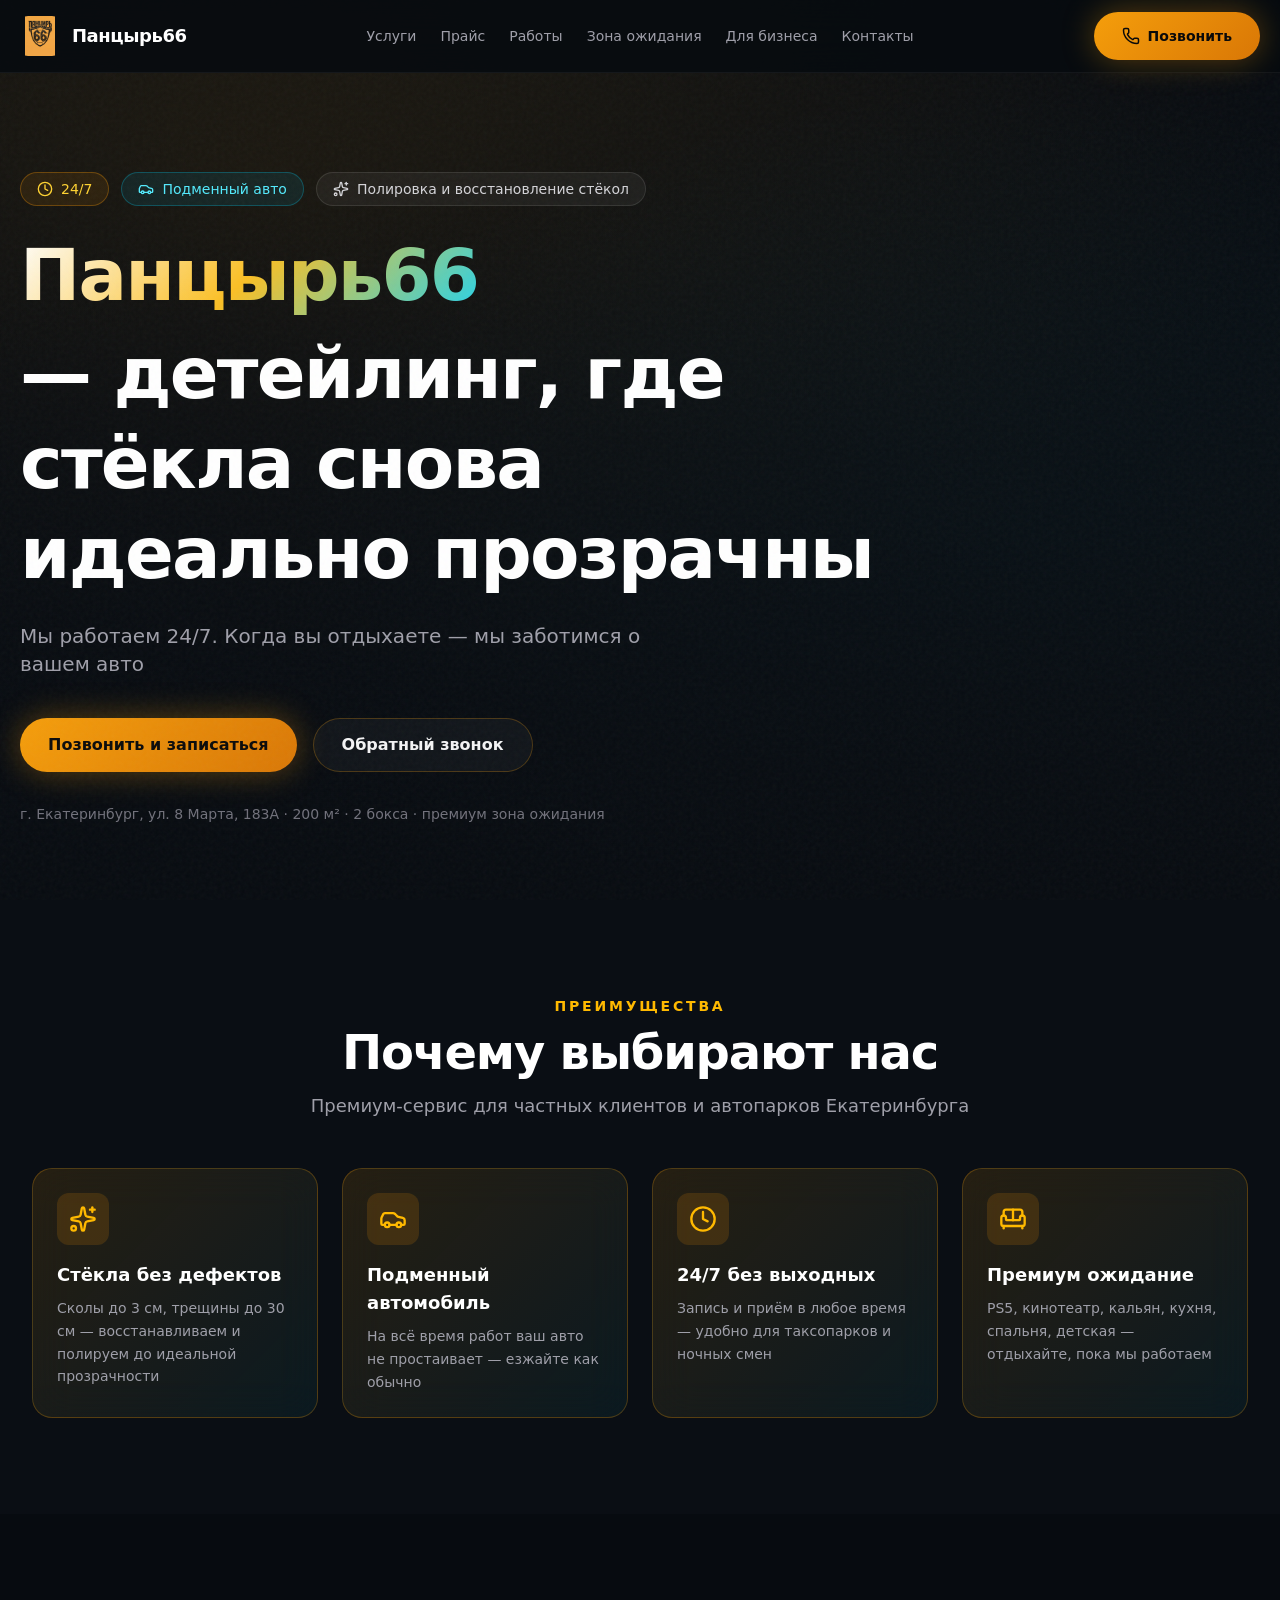
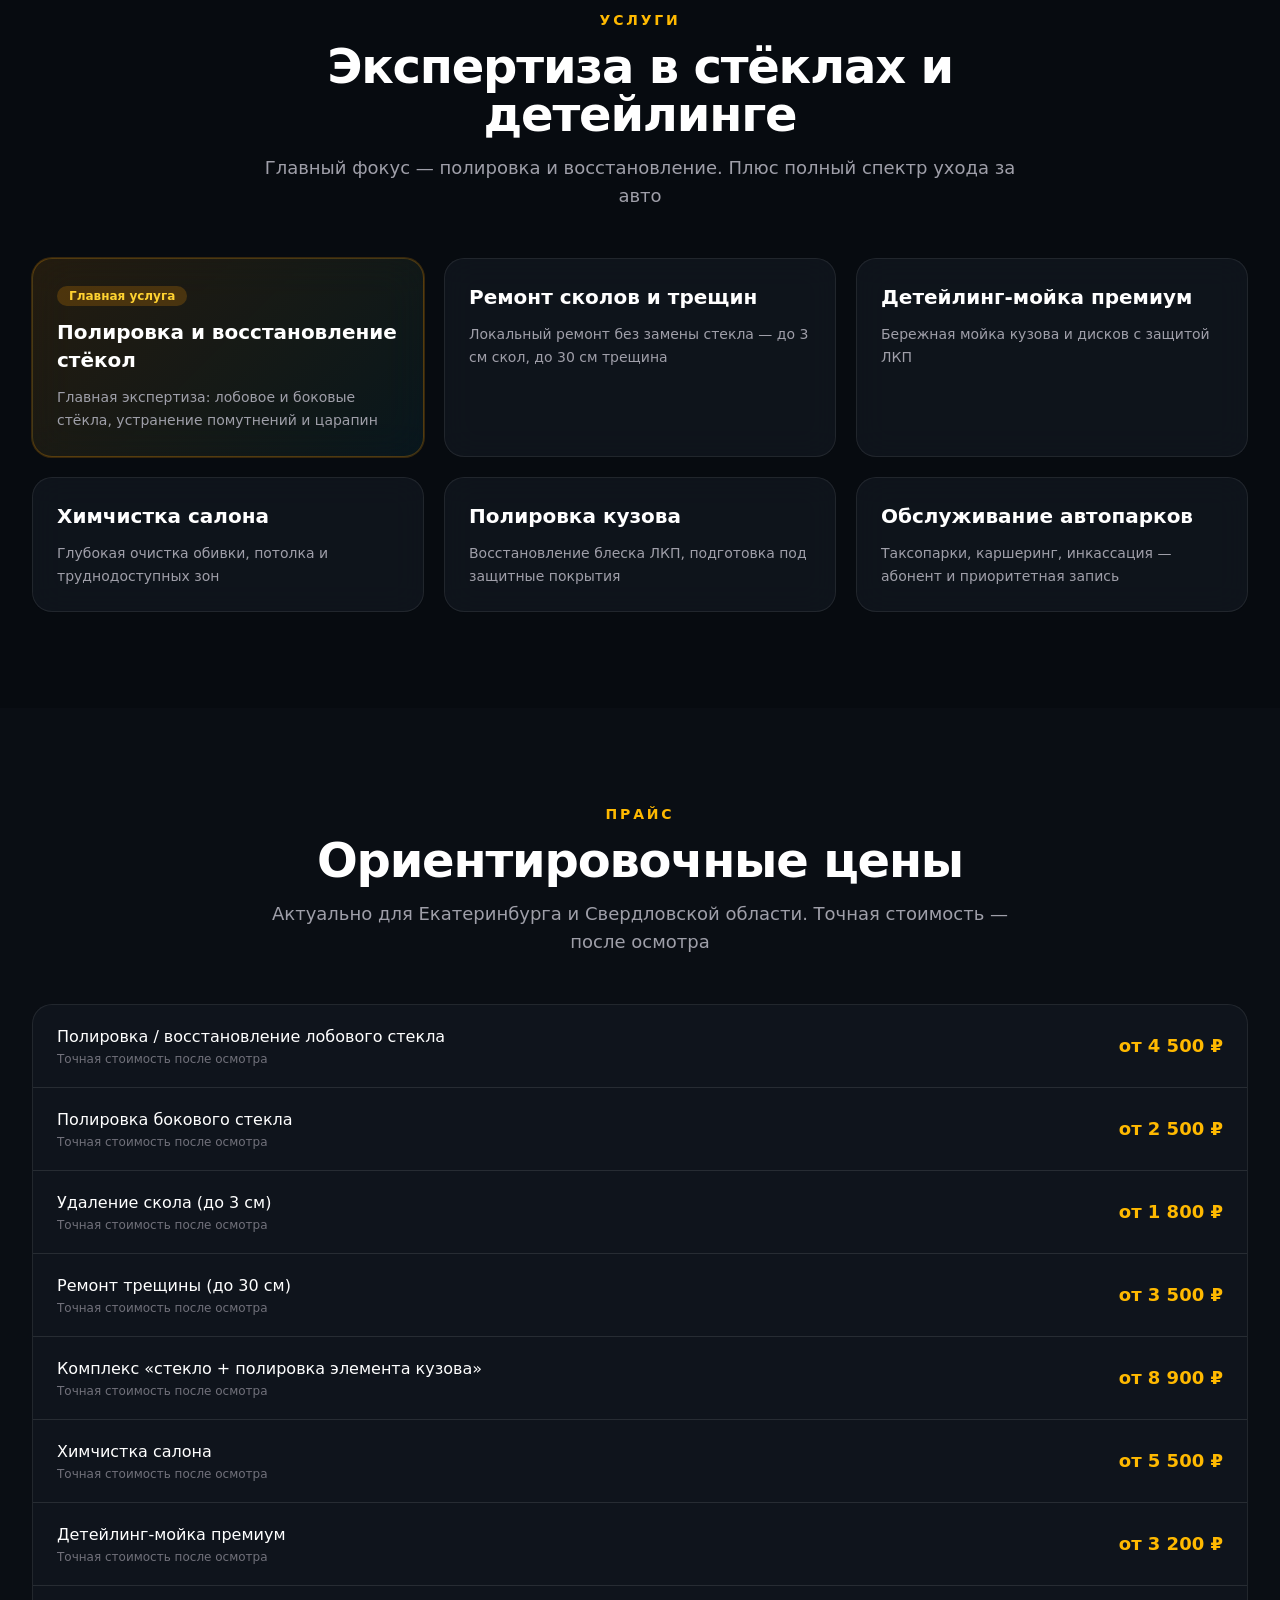
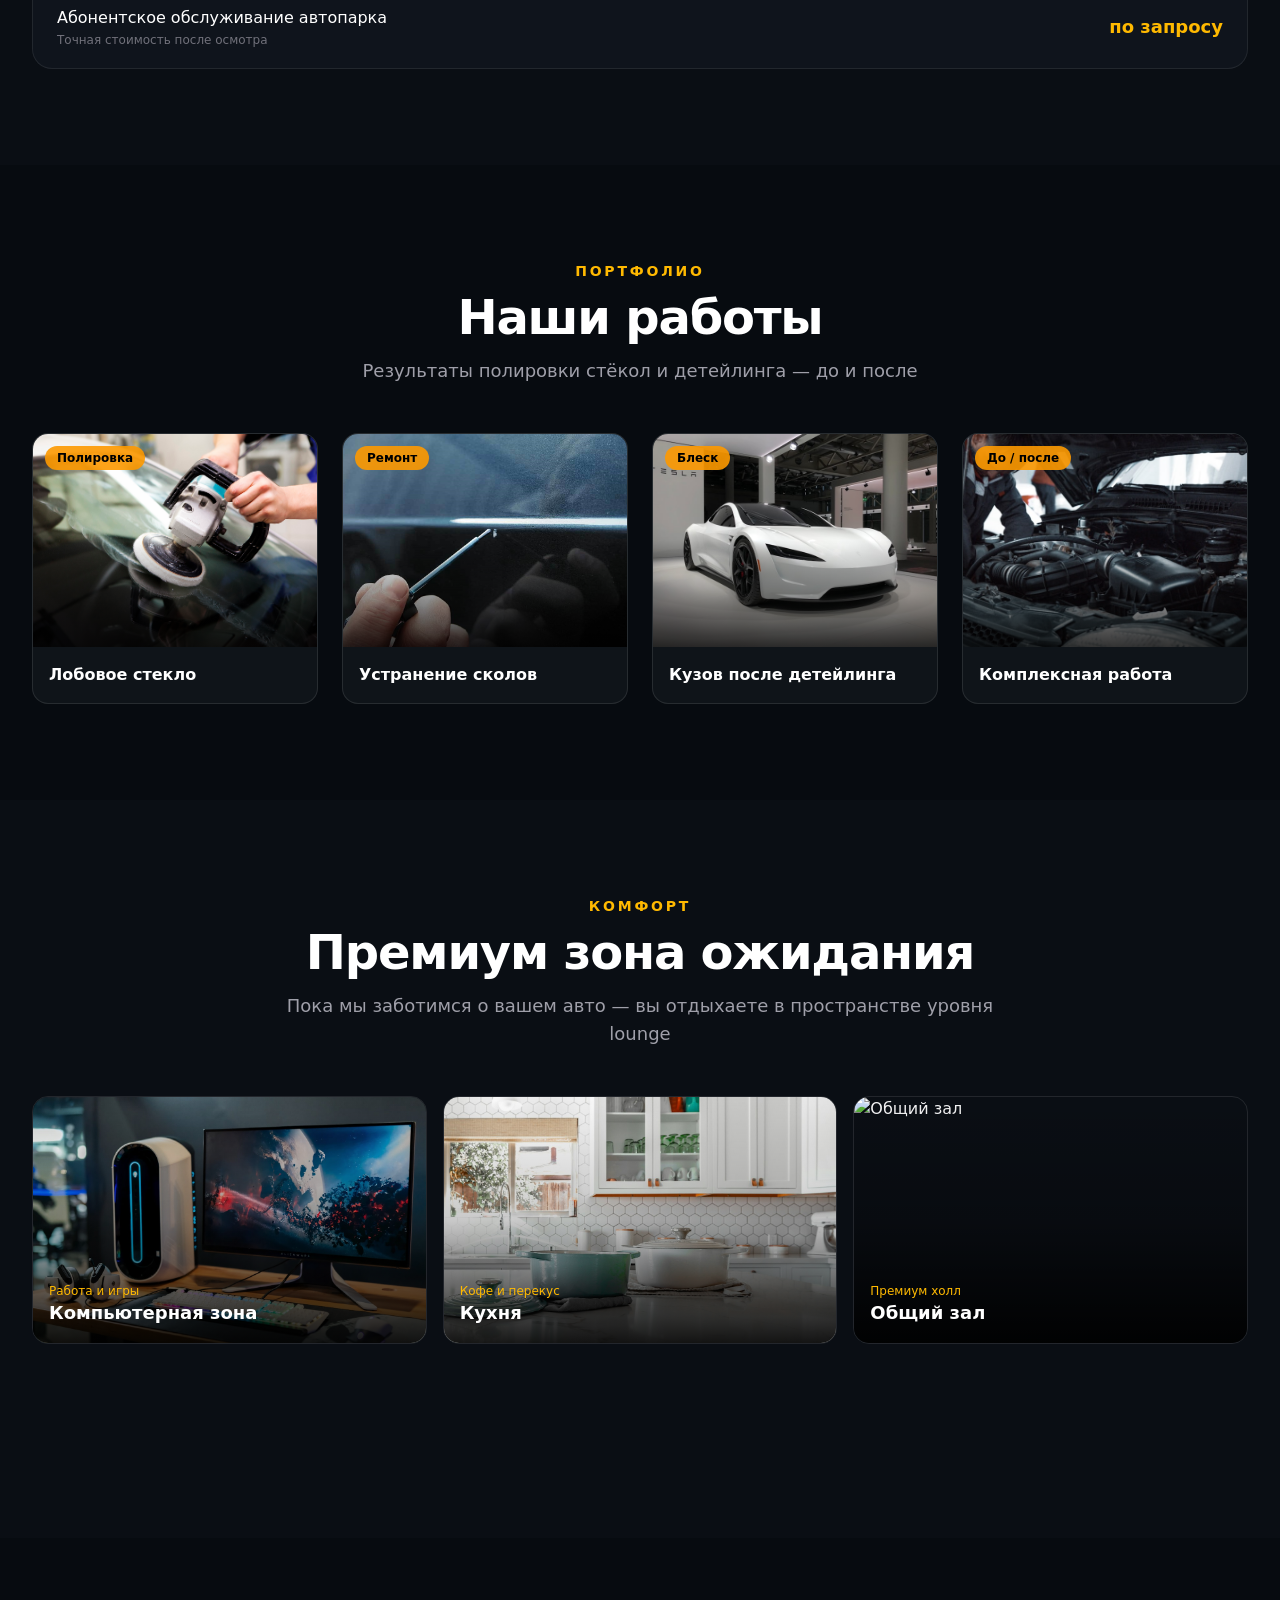
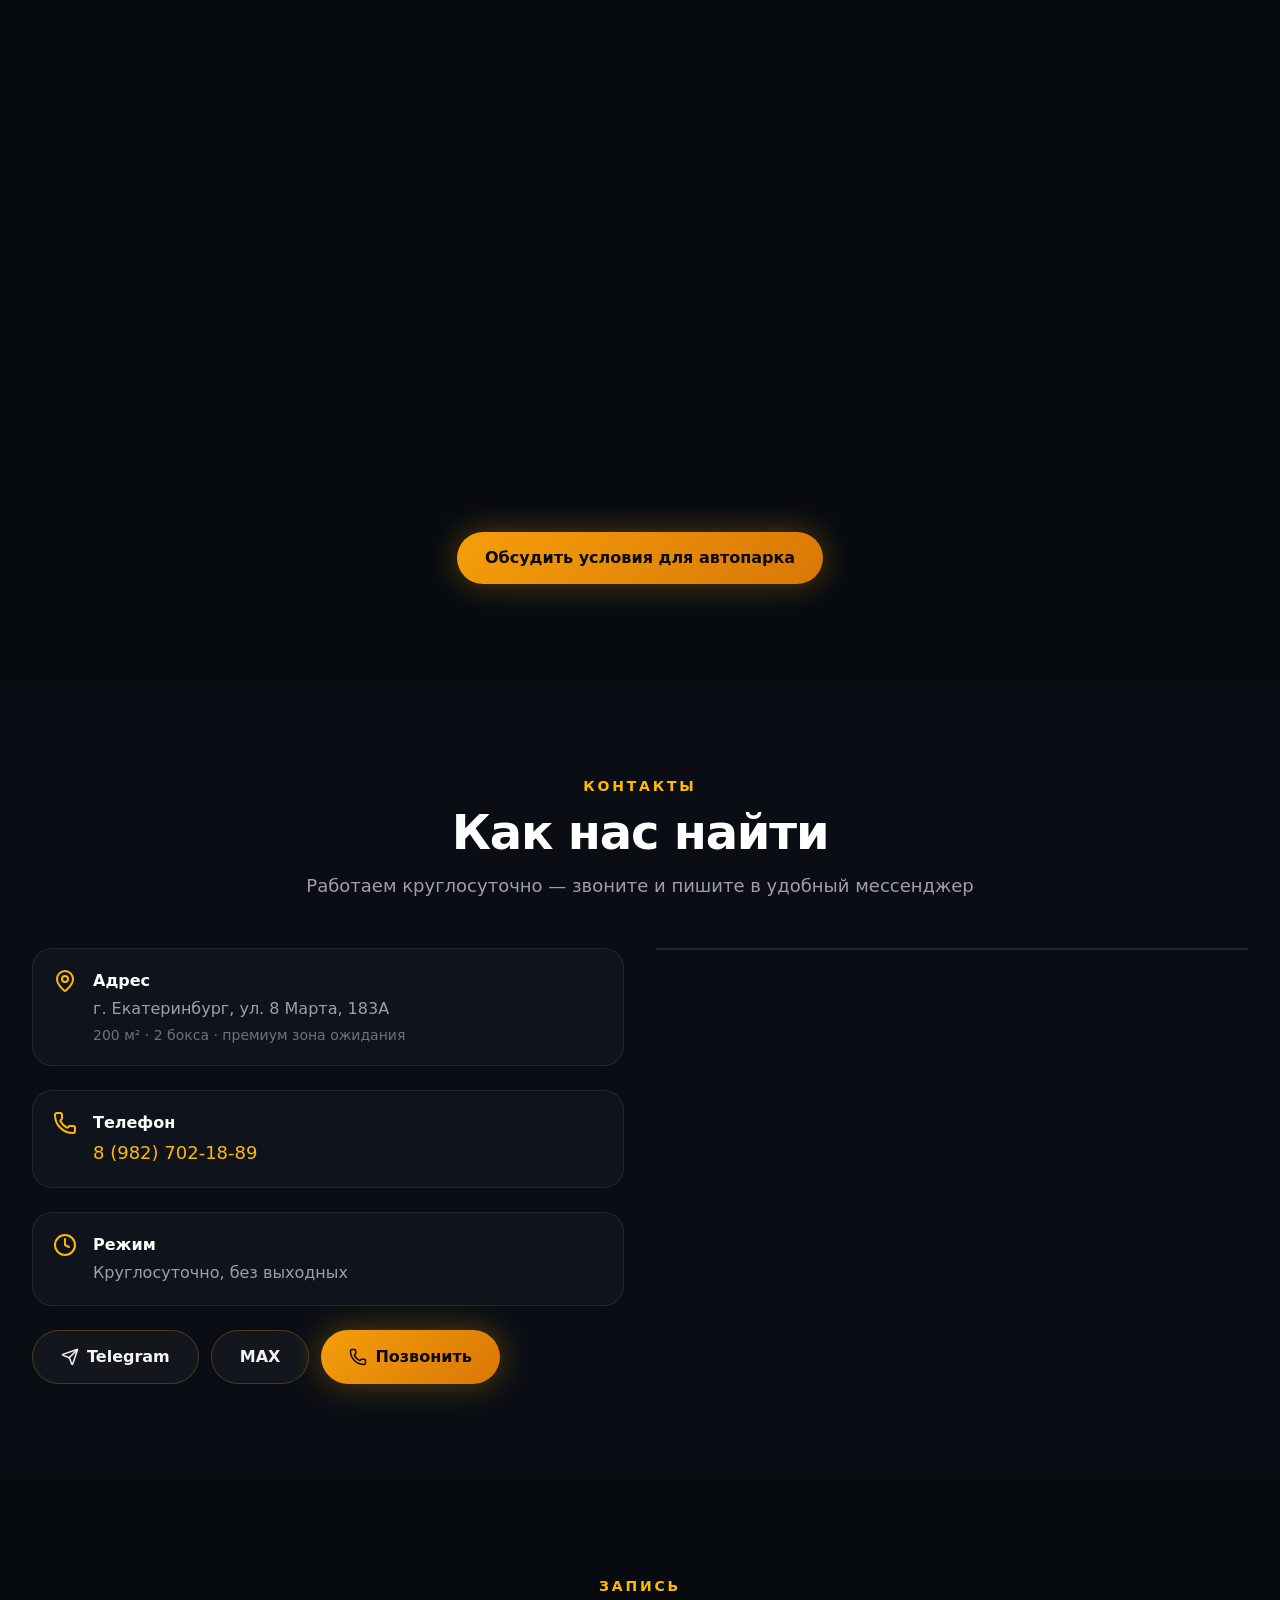
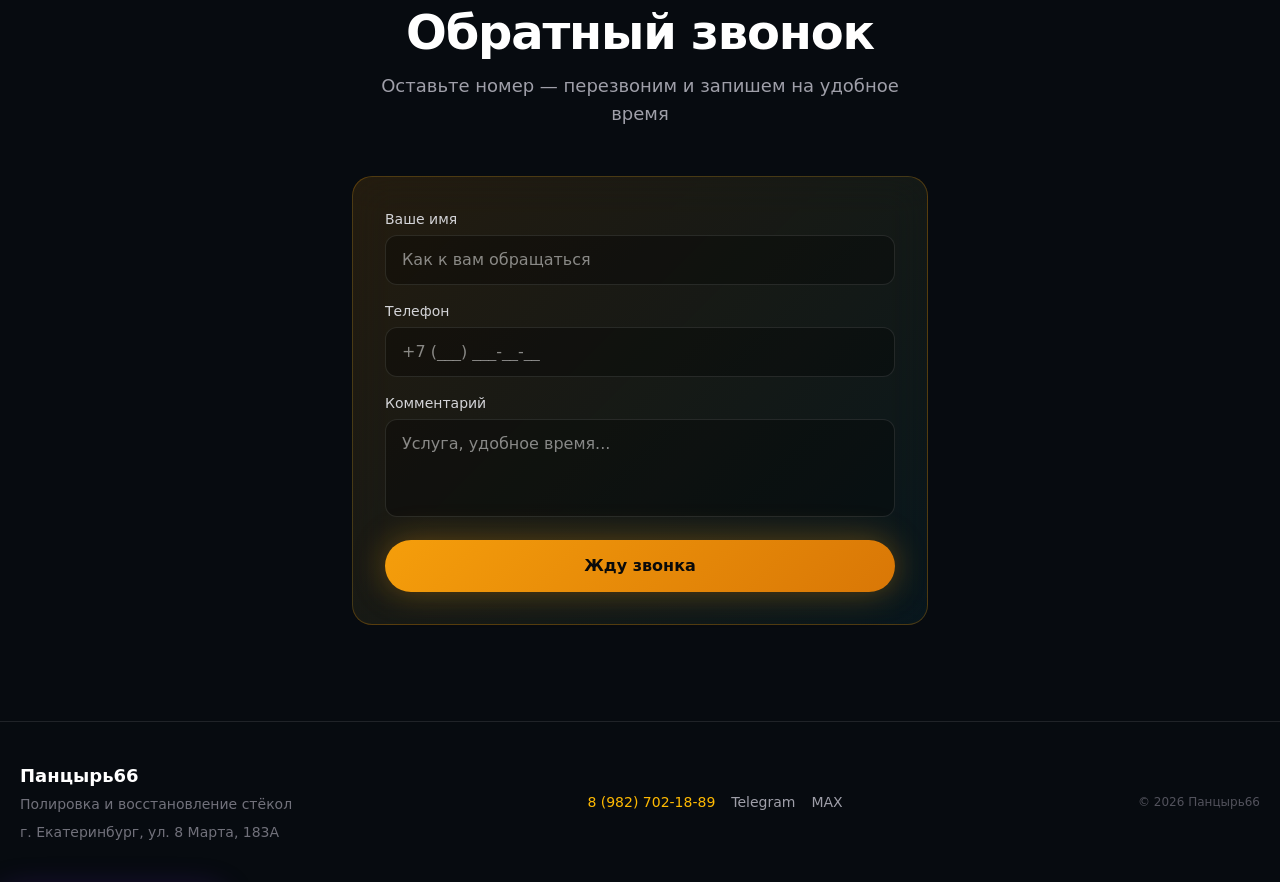
==== commit 912c97fe: "Format HTML for readability" ====
--- a/index.html
+++ b/index.html
@@ -1,12 +1,1043 @@
-﻿<!DOCTYPE html>
+﻿
+<!DOCTYPE html>
 <!-- saved from url=(0032)/ -->
-<html lang="ru"><head><meta http-equiv="Content-Type" content="text/html; charset=UTF-8"><meta name="viewport" content="width=device-width, initial-scale=1"><link rel="preload" as="image" href="assets/%D0%B8%D0%B7%D0%BE%D0%B1%D1%80%D0%B0%D0%B6%D0%B5%D0%BD%D0%B8%D0%B5_2026-05-20_172235263.png"><link rel="preload" as="image" href="assets/%D0%B4%D0%B5%D1%82%D0%B5%D0%B9%D0%BB.jpg"><link rel="preload" as="image" href="assets/%D0%B4%D0%B5%D1%82%D0%B5%D0%B9%D0%BB%202.jpg"><link rel="preload" as="image" href="assets/%D0%B4%D0%B5%D1%82%D0%B5%D0%B9%D0%BB%203.jpg"><link rel="preload" as="image" href="assets/%D0%B8%D0%B7%D0%BE%D0%B1%D1%80%D0%B0%D0%B6%D0%B5%D0%BD%D0%B8%D0%B5_2026-05-20_171244345.png"><link rel="preload" as="image" href="https://assets/placeholder.jpg"><link rel="preload" as="image" href="https://assets/placeholder.jpg"><link rel="preload" as="image" href="https://assets/placeholder.jpg"><link rel="preload" as="image" href="https://assets/placeholder.jpg"><link rel="preload" as="image" href="https://assets/placeholder.jpg"><style>
-@layer properties{@supports (((-webkit-hyphens:none)) and (not (margin-trim:inline))) or ((-moz-orient:inline) and (not (color:rgb(from red r g b)))){*,:before,:after,::backdrop{--tw-translate-x:0;--tw-translate-y:0;--tw-translate-z:0;--tw-space-y-reverse:0;--tw-divide-y-reverse:0;--tw-border-style:solid;--tw-gradient-position:initial;--tw-gradient-from:#0000;--tw-gradient-via:#0000;--tw-gradient-to:#0000;--tw-gradient-stops:initial;--tw-gradient-via-stops:initial;--tw-gradient-from-position:0%;--tw-gradient-via-position:50%;--tw-gradient-to-position:100%;--tw-leading:initial;--tw-font-weight:initial;--tw-tracking:initial;--tw-shadow:0 0 #0000;--tw-shadow-color:initial;--tw-shadow-alpha:100%;--tw-inset-shadow:0 0 #0000;--tw-inset-shadow-color:initial;--tw-inset-shadow-alpha:100%;--tw-ring-color:initial;--tw-ring-shadow:0 0 #0000;--tw-inset-ring-color:initial;--tw-inset-ring-shadow:0 0 #0000;--tw-ring-inset:initial;--tw-ring-offset-width:0px;--tw-ring-offset-color:#fff;--tw-ring-offset-shadow:0 0 #0000;--tw-backdrop-blur:initial;--tw-backdrop-brightness:initial;--tw-backdrop-contrast:initial;--tw-backdrop-grayscale:initial;--tw-backdrop-hue-rotate:initial;--tw-backdrop-invert:initial;--tw-backdrop-opacity:initial;--tw-backdrop-saturate:initial;--tw-backdrop-sepia:initial;--tw-duration:initial;--tw-scale-x:1;--tw-scale-y:1;--tw-scale-z:1}}}@layer theme{:root,:host{--font-sans:system-ui,-apple-system,"Segoe UI",Roboto,"Helvetica Neue",Arial,sans-serif;--font-mono:ui-monospace,SFMono-Regular,Menlo,Monaco,Consolas,"Liberation Mono","Courier New",monospace;--color-red-400:#ff6568;--color-amber-300:#ffd236;--color-amber-400:#fcbb00;--color-amber-500:#f99c00;--color-green-100:#dcfce7;--color-green-200:#b9f8cf;--color-green-800:#016630;--color-green-900:#0d542b;--color-emerald-400:#00d294;--color-cyan-300:#53eafd;--color-cyan-400:#00d2ef;--color-cyan-500:#00b7d7;--color-gray-100:#f3f4f6;--color-gray-200:#e5e7eb;--color-gray-800:#1e2939;--color-zinc-300:#d4d4d8;--color-zinc-400:#9f9fa9;--color-zinc-500:#71717b;--color-zinc-600:#52525c;--color-black:#000;--color-white:#fff;--spacing:.25rem;--container-md:28rem;--container-xl:36rem;--container-2xl:42rem;--container-3xl:48rem;--container-4xl:56rem;--container-7xl:80rem;--text-xs:.75rem;--text-xs--line-height:calc(1/.75);--text-sm:.875rem;--text-sm--line-height:calc(1.25/.875);--text-lg:1.125rem;--text-lg--line-height:calc(1.75/1.125);--text-xl:1.25rem;--text-xl--line-height:calc(1.75/1.25);--text-2xl:1.5rem;--text-2xl--line-height:calc(2/1.5);--text-3xl:1.875rem;--text-3xl--line-height:calc(2.25/1.875);--text-4xl:2.25rem;--text-4xl--line-height:calc(2.5/2.25);--text-5xl:3rem;--text-5xl--line-height:1;--text-6xl:3.75rem;--text-6xl--line-height:1;--text-7xl:4.5rem;--text-7xl--line-height:1;--font-weight-medium:500;--font-weight-semibold:600;--font-weight-bold:700;--tracking-tight:-.025em;--tracking-wider:.05em;--leading-tight:1.25;--leading-relaxed:1.625;--radius-lg:.5rem;--radius-xl:.75rem;--radius-2xl:1rem;--blur-sm:8px;--blur-xl:24px;--aspect-video:16/9;--default-transition-duration:.15s;--default-transition-timing-function:cubic-bezier(.4,0,.2,1);--default-font-family:system-ui,-apple-system,"Segoe UI",Roboto,"Helvetica Neue",Arial,sans-serif;--default-mono-font-family:var(--font-mono)}@supports (color:lab(0% 0 0)){:root,:host{--color-red-400:lab(63.7053% 60.745 31.3109);--color-amber-300:lab(86.4156% 6.13147 78.3961);--color-amber-400:lab(80.1641% 16.6016 99.2089);--color-amber-500:lab(72.7183% 31.8672 97.9407);--color-green-100:lab(96.1861% -13.8464 6.52365);--color-green-200:lab(92.4222% -26.4702 12.9427);--color-green-800:lab(37.4616% -36.7971 22.9692);--color-green-900:lab(30.797% -29.6927 17.382);--color-emerald-400:lab(75.0771% -60.7313 19.4147);--color-cyan-300:lab(85.3886% -36.7636 -21.5716);--color-cyan-400:lab(76.6045% -40.9406 -29.6231);--color-cyan-500:lab(67.805% -35.3952 -30.2018);--color-gray-100:lab(96.1596% -.0823438 -1.13575);--color-gray-200:lab(91.6229% -.159115 -2.26791);--color-gray-800:lab(16.1051% -1.18239 -11.7533);--color-zinc-300:lab(84.9837% .601262 -2.17986);--color-zinc-400:lab(65.6464% 1.53497 -5.42429);--color-zinc-500:lab(47.8878% 1.65477 -5.77283);--color-zinc-600:lab(35.1166% 1.78212 -6.1173)}}}@layer base{*,:after,:before,::backdrop{box-sizing:border-box;border:0 solid;margin:0;padding:0}::file-selector-button{box-sizing:border-box;border:0 solid;margin:0;padding:0}html,:host{-webkit-text-size-adjust:100%;tab-size:4;line-height:1.5;font-family:var(--default-font-family,ui-sans-serif,system-ui,sans-serif,"Apple Color Emoji","Segoe UI Emoji","Segoe UI Symbol","Noto Color Emoji");font-feature-settings:var(--default-font-feature-settings,normal);font-variation-settings:var(--default-font-variation-settings,normal);-webkit-tap-highlight-color:transparent}hr{height:0;color:inherit;border-top-width:1px}abbr:where([title]){-webkit-text-decoration:underline dotted;text-decoration:underline dotted}h1,h2,h3,h4,h5,h6{font-size:inherit;font-weight:inherit}a{color:inherit;-webkit-text-decoration:inherit;-webkit-text-decoration:inherit;-webkit-text-decoration:inherit;-webkit-text-decoration:inherit;text-decoration:inherit}b,strong{font-weight:bolder}code,kbd,samp,pre{font-family:var(--default-mono-font-family,ui-monospace,SFMono-Regular,Menlo,Monaco,Consolas,"Liberation Mono","Courier New",monospace);font-feature-settings:var(--default-mono-font-feature-settings,normal);font-variation-settings:var(--default-mono-font-variation-settings,normal);font-size:1em}small{font-size:80%}sub,sup{vertical-align:baseline;font-size:75%;line-height:0;position:relative}sub{bottom:-.25em}sup{top:-.5em}table{text-indent:0;border-color:inherit;border-collapse:collapse}:-moz-focusring{outline:auto}progress{vertical-align:baseline}summary{display:list-item}ol,ul,menu{list-style:none}img,svg,video,canvas,audio,iframe,embed,object{vertical-align:middle;display:block}img,video{max-width:100%;height:auto}button,input,select,optgroup,textarea{font:inherit;font-feature-settings:inherit;font-variation-settings:inherit;letter-spacing:inherit;color:inherit;opacity:1;background-color:#0000;border-radius:0}::file-selector-button{font:inherit;font-feature-settings:inherit;font-variation-settings:inherit;letter-spacing:inherit;color:inherit;opacity:1;background-color:#0000;border-radius:0}:where(select:is([multiple],[size])) optgroup{font-weight:bolder}:where(select:is([multiple],[size])) optgroup option{padding-inline-start:20px}::file-selector-button{margin-inline-end:4px}::placeholder{opacity:1}@supports (not ((-webkit-appearance:-apple-pay-button))) or (contain-intrinsic-size:1px){::placeholder{color:currentColor}@supports (color:color-mix(in lab, red, red)){::placeholder{color:color-mix(in oklab,currentcolor 50%,transparent)}}}textarea{resize:vertical}::-webkit-search-decoration{-webkit-appearance:none}::-webkit-date-and-time-value{min-height:1lh;text-align:inherit}::-webkit-datetime-edit{display:inline-flex}::-webkit-datetime-edit-fields-wrapper{padding:0}::-webkit-datetime-edit{padding-block:0}::-webkit-datetime-edit-year-field{padding-block:0}::-webkit-datetime-edit-month-field{padding-block:0}::-webkit-datetime-edit-day-field{padding-block:0}::-webkit-datetime-edit-hour-field{padding-block:0}::-webkit-datetime-edit-minute-field{padding-block:0}::-webkit-datetime-edit-second-field{padding-block:0}::-webkit-datetime-edit-millisecond-field{padding-block:0}::-webkit-datetime-edit-meridiem-field{padding-block:0}::-webkit-calendar-picker-indicator{line-height:1}:-moz-ui-invalid{box-shadow:none}button,input:where([type=button],[type=reset],[type=submit]){appearance:button}::file-selector-button{appearance:button}::-webkit-inner-spin-button{height:auto}::-webkit-outer-spin-button{height:auto}[hidden]:where(:not([hidden=until-found])){display:none!important}}@layer components{.glass-card{background:var(--bg-card);border:1px solid var(--border);-webkit-backdrop-filter:blur(16px);backdrop-filter:blur(16px);border-radius:1.25rem}.glass-card-accent{border:1px solid var(--glass-border);-webkit-backdrop-filter:blur(20px);backdrop-filter:blur(20px);background:linear-gradient(135deg,#f59e0b1f 0%,#22d3ee0f 100%);border-radius:1.25rem}.btn-primary{background:linear-gradient(135deg,var(--accent)0%,#d97706 100%);color:#0a0a0a;border-radius:9999px;justify-content:center;align-items:center;gap:.5rem;padding:.875rem 1.75rem;font-weight:600;transition:transform .2s,box-shadow .2s;display:inline-flex;box-shadow:0 0 32px #f59e0b59}.btn-primary:hover{transform:translateY(-2px);box-shadow:0 0 48px #f59e0b80}.btn-outline{border:1px solid var(--glass-border);color:var(--text);background:#ffffff0a;border-radius:9999px;justify-content:center;align-items:center;gap:.5rem;padding:.875rem 1.75rem;font-weight:600;transition:background .2s,border-color .2s;display:inline-flex}.btn-outline:hover{border-color:var(--accent);background:#f59e0b1a}.section-padding{padding:5rem 1.25rem}@media (min-width:768px){.section-padding{padding:6rem 2rem}}.hero-mesh{background:radial-gradient(80% 60% at 20% 20%,#f59e0b2e,#0000),radial-gradient(60% 50% at 80% 60%,#22d3ee1f,#0000),radial-gradient(100% 80% at 50% 100%,#0f1419e6,#0000)}.text-gradient{background:linear-gradient(135deg,#fff 0%,var(--accent-glow)50%,var(--accent-cyan)100%);color:#0000;-webkit-background-clip:text;background-clip:text}.reveal{opacity:0;transition:opacity .6s,transform .6s;transform:translateY(24px)}.reveal.visible{opacity:1;transform:translateY(0)}.grain:after{content:"";opacity:.04;pointer-events:none;background-image:url("data:image/svg+xml,%3Csvg viewBox='0 0 256 256' xmlns='http://www.w3.org/2000/svg'%3E%3Cfilter id='n'%3E%3CfeTurbulence type='fractalNoise' baseFrequency='0.9' numOctaves='4' stitchTiles='stitch'/%3E%3C/filter%3E%3Crect width='100%25' height='100%25' filter='url(%23n)'/%3E%3C/svg%3E");position:absolute;inset:0}}@layer utilities{.visible{visibility:visible}.absolute{position:absolute}.fixed{position:fixed}.relative{position:relative}.inset-0{inset:calc(var(--spacing)*0)}.top-0{top:calc(var(--spacing)*0)}.top-1\/2{top:50%}.top-3{top:calc(var(--spacing)*3)}.right-0{right:calc(var(--spacing)*0)}.right-3{right:calc(var(--spacing)*3)}.bottom-0{bottom:calc(var(--spacing)*0)}.left-0{left:calc(var(--spacing)*0)}.left-3{left:calc(var(--spacing)*3)}.z-10{z-index:10}.z-50{z-index:50}.z-\[100\]{z-index:100}.container{width:100%}@media (min-width:40rem){.container{max-width:40rem}}@media (min-width:48rem){.container{max-width:48rem}}@media (min-width:64rem){.container{max-width:64rem}}@media (min-width:80rem){.container{max-width:80rem}}@media (min-width:96rem){.container{max-width:96rem}}.mx-auto{margin-inline:auto}.mt-0\.5{margin-top:calc(var(--spacing)*.5)}.mt-1{margin-top:calc(var(--spacing)*1)}.mt-2{margin-top:calc(var(--spacing)*2)}.mt-3{margin-top:calc(var(--spacing)*3)}.mt-4{margin-top:calc(var(--spacing)*4)}.mt-6{margin-top:calc(var(--spacing)*6)}.mt-8{margin-top:calc(var(--spacing)*8)}.mt-10{margin-top:calc(var(--spacing)*10)}.mt-auto{margin-top:auto}.mb-1{margin-bottom:calc(var(--spacing)*1)}.mb-1\.5{margin-bottom:calc(var(--spacing)*1.5)}.mb-2{margin-bottom:calc(var(--spacing)*2)}.mb-3{margin-bottom:calc(var(--spacing)*3)}.mb-4{margin-bottom:calc(var(--spacing)*4)}.mb-6{margin-bottom:calc(var(--spacing)*6)}.mb-12{margin-bottom:calc(var(--spacing)*12)}.ml-auto{margin-left:auto}.block{display:block}.flex{display:flex}.grid{display:grid}.hidden{display:none}.inline-block{display:inline-block}.inline-flex{display:inline-flex}.aspect-\[4\/3\]{aspect-ratio:4/3}.aspect-\[16\/10\]{aspect-ratio:16/10}.aspect-video{aspect-ratio:var(--aspect-video)}.h-10{height:calc(var(--spacing)*10)}.h-\[320px\]{height:320px}.h-full{height:100%}.max-h-\[90vh\]{max-height:90vh}.min-h-\[calc\(100vh-6rem\)\]{min-height:calc(100vh - 6rem)}.min-h-screen{min-height:100vh}.w-10{width:calc(var(--spacing)*10)}.w-60{width:calc(var(--spacing)*60)}.w-full{width:100%}.max-w-2xl{max-width:var(--container-2xl)}.max-w-3xl{max-width:var(--container-3xl)}.max-w-4xl{max-width:var(--container-4xl)}.max-w-7xl{max-width:var(--container-7xl)}.max-w-md{max-width:var(--container-md)}.max-w-xl{max-width:var(--container-xl)}.min-w-0{min-width:calc(var(--spacing)*0)}.flex-1{flex:1}.flex-shrink-0,.shrink-0{flex-shrink:0}.-translate-y-1\/2{--tw-translate-y:calc(calc(1/2*100%)*-1);translate:var(--tw-translate-x)var(--tw-translate-y)}.cursor-pointer{cursor:pointer}.resize-none{resize:none}.grid-cols-1{grid-template-columns:repeat(1,minmax(0,1fr))}.flex-col{flex-direction:column}.flex-wrap{flex-wrap:wrap}.items-center{align-items:center}.items-start{align-items:flex-start}.justify-between{justify-content:space-between}.justify-center{justify-content:center}.justify-end{justify-content:flex-end}.gap-2{gap:calc(var(--spacing)*2)}.gap-3{gap:calc(var(--spacing)*3)}.gap-4{gap:calc(var(--spacing)*4)}.gap-5{gap:calc(var(--spacing)*5)}.gap-6{gap:calc(var(--spacing)*6)}.gap-8{gap:calc(var(--spacing)*8)}:where(.space-y-2>:not(:last-child)){--tw-space-y-reverse:0;margin-block-start:calc(calc(var(--spacing)*2)*var(--tw-space-y-reverse));margin-block-end:calc(calc(var(--spacing)*2)*calc(1 - var(--tw-space-y-reverse)))}:where(.space-y-4>:not(:last-child)){--tw-space-y-reverse:0;margin-block-start:calc(calc(var(--spacing)*4)*var(--tw-space-y-reverse));margin-block-end:calc(calc(var(--spacing)*4)*calc(1 - var(--tw-space-y-reverse)))}:where(.space-y-6>:not(:last-child)){--tw-space-y-reverse:0;margin-block-start:calc(calc(var(--spacing)*6)*var(--tw-space-y-reverse));margin-block-end:calc(calc(var(--spacing)*6)*calc(1 - var(--tw-space-y-reverse)))}:where(.divide-y>:not(:last-child)){--tw-divide-y-reverse:0;border-bottom-style:var(--tw-border-style);border-top-style:var(--tw-border-style);border-top-width:calc(1px*var(--tw-divide-y-reverse));border-bottom-width:calc(1px*calc(1 - var(--tw-divide-y-reverse)))}:where(.divide-white\/10>:not(:last-child)){border-color:#ffffff1a}@supports (color:color-mix(in lab, red, red)){:where(.divide-white\/10>:not(:last-child)){border-color:color-mix(in oklab,var(--color-white)10%,transparent)}}.overflow-auto{overflow:auto}.overflow-hidden{overflow:hidden}.overflow-y-auto{overflow-y:auto}.rounded{border-radius:.25rem}.rounded-2xl{border-radius:var(--radius-2xl)}.rounded-full{border-radius:3.40282e38px}.rounded-lg{border-radius:var(--radius-lg)}.rounded-xl{border-radius:var(--radius-xl)}.border{border-style:var(--tw-border-style);border-width:1px}.border-t{border-top-style:var(--tw-border-style);border-top-width:1px}.border-r{border-right-style:var(--tw-border-style);border-right-width:1px}.border-b{border-bottom-style:var(--tw-border-style);border-bottom-width:1px}.border-\[var\(--g-color-line-generic\)\]{border-color:var(--g-color-line-generic)}.border-amber-500\/20{border-color:#f99c0033}@supports (color:color-mix(in lab, red, red)){.border-amber-500\/20{border-color:color-mix(in oklab,var(--color-amber-500)20%,transparent)}}.border-amber-500\/30{border-color:#f99c004d}@supports (color:color-mix(in lab, red, red)){.border-amber-500\/30{border-color:color-mix(in oklab,var(--color-amber-500)30%,transparent)}}.border-cyan-500\/30{border-color:#00b7d74d}@supports (color:color-mix(in lab, red, red)){.border-cyan-500\/30{border-color:color-mix(in oklab,var(--color-cyan-500)30%,transparent)}}.border-white\/5{border-color:#ffffff0d}@supports (color:color-mix(in lab, red, red)){.border-white\/5{border-color:color-mix(in oklab,var(--color-white)5%,transparent)}}.border-white\/10{border-color:#ffffff1a}@supports (color:color-mix(in lab, red, red)){.border-white\/10{border-color:color-mix(in oklab,var(--color-white)10%,transparent)}}.bg-\[\#0a0e14\]{background-color:#0a0e14}.bg-\[\#0f1419\]{background-color:#0f1419}.bg-\[\#070b10\]{background-color:#070b10}.bg-\[\#070b10\]\/85{background-color:#070b10d9;background-color:lab(2.87783% -.465855 -2.69136/.85)}.bg-\[var\(--g-color-base-float\)\]{background-color:var(--g-color-base-float)}.bg-amber-500{background-color:var(--color-amber-500)}.bg-amber-500\/10{background-color:#f99c001a}@supports (color:color-mix(in lab, red, red)){.bg-amber-500\/10{background-color:color-mix(in oklab,var(--color-amber-500)10%,transparent)}}.bg-amber-500\/15{background-color:#f99c0026}@supports (color:color-mix(in lab, red, red)){.bg-amber-500\/15{background-color:color-mix(in oklab,var(--color-amber-500)15%,transparent)}}.bg-amber-500\/20{background-color:#f99c0033}@supports (color:color-mix(in lab, red, red)){.bg-amber-500\/20{background-color:color-mix(in oklab,var(--color-amber-500)20%,transparent)}}.bg-amber-500\/90{background-color:#f99c00e6}@supports (color:color-mix(in lab, red, red)){.bg-amber-500\/90{background-color:color-mix(in oklab,var(--color-amber-500)90%,transparent)}}.bg-black\/30{background-color:#0000004d}@supports (color:color-mix(in lab, red, red)){.bg-black\/30{background-color:color-mix(in oklab,var(--color-black)30%,transparent)}}.bg-black\/60{background-color:#0009}@supports (color:color-mix(in lab, red, red)){.bg-black\/60{background-color:color-mix(in oklab,var(--color-black)60%,transparent)}}.bg-black\/80{background-color:#000c}@supports (color:color-mix(in lab, red, red)){.bg-black\/80{background-color:color-mix(in oklab,var(--color-black)80%,transparent)}}.bg-cyan-500\/10{background-color:#00b7d71a}@supports (color:color-mix(in lab, red, red)){.bg-cyan-500\/10{background-color:color-mix(in oklab,var(--color-cyan-500)10%,transparent)}}.bg-cyan-500\/15{background-color:#00b7d726}@supports (color:color-mix(in lab, red, red)){.bg-cyan-500\/15{background-color:color-mix(in oklab,var(--color-cyan-500)15%,transparent)}}.bg-gray-100{background-color:var(--color-gray-100)}.bg-green-100{background-color:var(--color-green-100)}.bg-white\/5{background-color:#ffffff0d}@supports (color:color-mix(in lab, red, red)){.bg-white\/5{background-color:color-mix(in oklab,var(--color-white)5%,transparent)}}.bg-white\/10{background-color:#ffffff1a}@supports (color:color-mix(in lab, red, red)){.bg-white\/10{background-color:color-mix(in oklab,var(--color-white)10%,transparent)}}.bg-gradient-to-b{--tw-gradient-position:to bottom in oklab;background-image:linear-gradient(var(--tw-gradient-stops))}.bg-gradient-to-t{--tw-gradient-position:to top in oklab;background-image:linear-gradient(var(--tw-gradient-stops))}.from-\[\#070b10\]\/40{--tw-gradient-from:#070b1066;--tw-gradient-stops:var(--tw-gradient-via-stops,var(--tw-gradient-position),var(--tw-gradient-from)var(--tw-gradient-from-position),var(--tw-gradient-to)var(--tw-gradient-to-position))}@supports (color:lab(0% 0 0)){.from-\[\#070b10\]\/40{--tw-gradient-from:lab(2.87783% -.465855 -2.69136/.4)}}.from-black\/80{--tw-gradient-from:#000c}@supports (color:color-mix(in lab, red, red)){.from-black\/80{--tw-gradient-from:color-mix(in oklab,var(--color-black)80%,transparent)}}.from-black\/80{--tw-gradient-stops:var(--tw-gradient-via-stops,var(--tw-gradient-position),var(--tw-gradient-from)var(--tw-gradient-from-position),var(--tw-gradient-to)var(--tw-gradient-to-position))}.from-black\/90{--tw-gradient-from:#000000e6}@supports (color:color-mix(in lab, red, red)){.from-black\/90{--tw-gradient-from:color-mix(in oklab,var(--color-black)90%,transparent)}}.from-black\/90{--tw-gradient-stops:var(--tw-gradient-via-stops,var(--tw-gradient-position),var(--tw-gradient-from)var(--tw-gradient-from-position),var(--tw-gradient-to)var(--tw-gradient-to-position))}.via-\[\#070b10\]\/80{--tw-gradient-via:#070b10cc;--tw-gradient-via-stops:var(--tw-gradient-position),var(--tw-gradient-from)var(--tw-gradient-from-position),var(--tw-gradient-via)var(--tw-gradient-via-position),var(--tw-gradient-to)var(--tw-gradient-to-position);--tw-gradient-stops:var(--tw-gradient-via-stops)}@supports (color:lab(0% 0 0)){.via-\[\#070b10\]\/80{--tw-gradient-via:lab(2.87783% -.465855 -2.69136/.8)}}.via-black\/20{--tw-gradient-via:#0003}@supports (color:color-mix(in lab, red, red)){.via-black\/20{--tw-gradient-via:color-mix(in oklab,var(--color-black)20%,transparent)}}.via-black\/20{--tw-gradient-via-stops:var(--tw-gradient-position),var(--tw-gradient-from)var(--tw-gradient-from-position),var(--tw-gradient-via)var(--tw-gradient-via-position),var(--tw-gradient-to)var(--tw-gradient-to-position);--tw-gradient-stops:var(--tw-gradient-via-stops)}.via-transparent{--tw-gradient-via:transparent;--tw-gradient-via-stops:var(--tw-gradient-position),var(--tw-gradient-from)var(--tw-gradient-from-position),var(--tw-gradient-via)var(--tw-gradient-via-position),var(--tw-gradient-to)var(--tw-gradient-to-position);--tw-gradient-stops:var(--tw-gradient-via-stops)}.to-\[\#070b10\]{--tw-gradient-to:#070b10;--tw-gradient-stops:var(--tw-gradient-via-stops,var(--tw-gradient-position),var(--tw-gradient-from)var(--tw-gradient-from-position),var(--tw-gradient-to)var(--tw-gradient-to-position))}.to-transparent{--tw-gradient-to:transparent;--tw-gradient-stops:var(--tw-gradient-via-stops,var(--tw-gradient-position),var(--tw-gradient-from)var(--tw-gradient-from-position),var(--tw-gradient-to)var(--tw-gradient-to-position))}.object-contain{object-fit:contain}.object-cover{object-fit:cover}.p-2{padding:calc(var(--spacing)*2)}.p-3{padding:calc(var(--spacing)*3)}.p-4{padding:calc(var(--spacing)*4)}.p-5{padding:calc(var(--spacing)*5)}.p-6{padding:calc(var(--spacing)*6)}.px-2{padding-inline:calc(var(--spacing)*2)}.px-3{padding-inline:calc(var(--spacing)*3)}.px-4{padding-inline:calc(var(--spacing)*4)}.px-5{padding-inline:calc(var(--spacing)*5)}.px-6{padding-inline:calc(var(--spacing)*6)}.py-0\.5{padding-block:calc(var(--spacing)*.5)}.py-1{padding-block:calc(var(--spacing)*1)}.py-1\.5{padding-block:calc(var(--spacing)*1.5)}.py-2{padding-block:calc(var(--spacing)*2)}.py-3{padding-block:calc(var(--spacing)*3)}.py-4{padding-block:calc(var(--spacing)*4)}.py-5{padding-block:calc(var(--spacing)*5)}.py-8{padding-block:calc(var(--spacing)*8)}.py-10{padding-block:calc(var(--spacing)*10)}.py-12{padding-block:calc(var(--spacing)*12)}.py-16{padding-block:calc(var(--spacing)*16)}.pt-4{padding-top:calc(var(--spacing)*4)}.pt-24{padding-top:calc(var(--spacing)*24)}.text-center{text-align:center}.text-left{text-align:left}.text-2xl{font-size:var(--text-2xl);line-height:var(--tw-leading,var(--text-2xl--line-height))}.text-3xl{font-size:var(--text-3xl);line-height:var(--tw-leading,var(--text-3xl--line-height))}.text-4xl{font-size:var(--text-4xl);line-height:var(--tw-leading,var(--text-4xl--line-height))}.text-lg{font-size:var(--text-lg);line-height:var(--tw-leading,var(--text-lg--line-height))}.text-sm{font-size:var(--text-sm);line-height:var(--tw-leading,var(--text-sm--line-height))}.text-xl{font-size:var(--text-xl);line-height:var(--tw-leading,var(--text-xl--line-height))}.text-xs{font-size:var(--text-xs);line-height:var(--tw-leading,var(--text-xs--line-height))}.text-\[10px\]{font-size:10px}.leading-relaxed{--tw-leading:var(--leading-relaxed);line-height:var(--leading-relaxed)}.leading-tight{--tw-leading:var(--leading-tight);line-height:var(--leading-tight)}.font-bold{--tw-font-weight:var(--font-weight-bold);font-weight:var(--font-weight-bold)}.font-medium{--tw-font-weight:var(--font-weight-medium);font-weight:var(--font-weight-medium)}.font-semibold{--tw-font-weight:var(--font-weight-semibold);font-weight:var(--font-weight-semibold)}.tracking-\[0\.2em\]{--tw-tracking:.2em;letter-spacing:.2em}.tracking-tight{--tw-tracking:var(--tracking-tight);letter-spacing:var(--tracking-tight)}.tracking-wider{--tw-tracking:var(--tracking-wider);letter-spacing:var(--tracking-wider)}.break-all{word-break:break-all}.text-\[var\(--g-color-text-danger\)\]{color:var(--g-color-text-danger)}.text-\[var\(--g-color-text-link\)\]{color:var(--g-color-text-link)}.text-\[var\(--g-color-text-primary\)\]{color:var(--g-color-text-primary)}.text-\[var\(--g-color-text-secondary\)\]{color:var(--g-color-text-secondary)}.text-amber-300{color:var(--color-amber-300)}.text-amber-400{color:var(--color-amber-400)}.text-black{color:var(--color-black)}.text-cyan-300{color:var(--color-cyan-300)}.text-cyan-400{color:var(--color-cyan-400)}.text-emerald-400{color:var(--color-emerald-400)}.text-gray-800{color:var(--color-gray-800)}.text-green-800{color:var(--color-green-800)}.text-red-400{color:var(--color-red-400)}.text-white{color:var(--color-white)}.text-zinc-300{color:var(--color-zinc-300)}.text-zinc-400{color:var(--color-zinc-400)}.text-zinc-500{color:var(--color-zinc-500)}.text-zinc-600{color:var(--color-zinc-600)}.uppercase{text-transform:uppercase}.underline{text-decoration-line:underline}.antialiased{-webkit-font-smoothing:antialiased;-moz-osx-font-smoothing:grayscale}.opacity-0{opacity:0}.opacity-25{opacity:.25}.shadow-2xl{--tw-shadow:0 25px 50px -12px var(--tw-shadow-color,#00000040);box-shadow:var(--tw-inset-shadow),var(--tw-inset-ring-shadow),var(--tw-ring-offset-shadow),var(--tw-ring-shadow),var(--tw-shadow)}.ring-1{--tw-ring-shadow:var(--tw-ring-inset,)0 0 0 calc(1px + var(--tw-ring-offset-width))var(--tw-ring-color,currentcolor);box-shadow:var(--tw-inset-shadow),var(--tw-inset-ring-shadow),var(--tw-ring-offset-shadow),var(--tw-ring-shadow),var(--tw-shadow)}.shadow-amber-500\/10{--tw-shadow-color:#f99c001a}@supports (color:color-mix(in lab, red, red)){.shadow-amber-500\/10{--tw-shadow-color:color-mix(in oklab,color-mix(in oklab,var(--color-amber-500)10%,transparent)var(--tw-shadow-alpha),transparent)}}.ring-amber-500\/20{--tw-ring-color:#f99c0033}@supports (color:color-mix(in lab, red, red)){.ring-amber-500\/20{--tw-ring-color:color-mix(in oklab,var(--color-amber-500)20%,transparent)}}.backdrop-blur-sm{--tw-backdrop-blur:blur(var(--blur-sm));-webkit-backdrop-filter:var(--tw-backdrop-blur,)var(--tw-backdrop-brightness,)var(--tw-backdrop-contrast,)var(--tw-backdrop-grayscale,)var(--tw-backdrop-hue-rotate,)var(--tw-backdrop-invert,)var(--tw-backdrop-opacity,)var(--tw-backdrop-saturate,)var(--tw-backdrop-sepia,);backdrop-filter:var(--tw-backdrop-blur,)var(--tw-backdrop-brightness,)var(--tw-backdrop-contrast,)var(--tw-backdrop-grayscale,)var(--tw-backdrop-hue-rotate,)var(--tw-backdrop-invert,)var(--tw-backdrop-opacity,)var(--tw-backdrop-saturate,)var(--tw-backdrop-sepia,)}.backdrop-blur-xl{--tw-backdrop-blur:blur(var(--blur-xl));-webkit-backdrop-filter:var(--tw-backdrop-blur,)var(--tw-backdrop-brightness,)var(--tw-backdrop-contrast,)var(--tw-backdrop-grayscale,)var(--tw-backdrop-hue-rotate,)var(--tw-backdrop-invert,)var(--tw-backdrop-opacity,)var(--tw-backdrop-saturate,)var(--tw-backdrop-sepia,);backdrop-filter:var(--tw-backdrop-blur,)var(--tw-backdrop-brightness,)var(--tw-backdrop-contrast,)var(--tw-backdrop-grayscale,)var(--tw-backdrop-hue-rotate,)var(--tw-backdrop-invert,)var(--tw-backdrop-opacity,)var(--tw-backdrop-saturate,)var(--tw-backdrop-sepia,)}.transition{transition-property:color,background-color,border-color,outline-color,text-decoration-color,fill,stroke,--tw-gradient-from,--tw-gradient-via,--tw-gradient-to,opacity,box-shadow,transform,translate,scale,rotate,filter,-webkit-backdrop-filter,backdrop-filter,display,content-visibility,overlay,pointer-events;transition-timing-function:var(--tw-ease,var(--default-transition-timing-function));transition-duration:var(--tw-duration,var(--default-transition-duration))}.transition-opacity{transition-property:opacity;transition-timing-function:var(--tw-ease,var(--default-transition-timing-function));transition-duration:var(--tw-duration,var(--default-transition-duration))}.delay-100{transition-delay:.1s}.duration-500{--tw-duration:.5s;transition-duration:.5s}.outline-none{--tw-outline-style:none;outline-style:none}@media (hover:hover){.group-hover\:scale-105:is(:where(.group):hover *){--tw-scale-x:105%;--tw-scale-y:105%;--tw-scale-z:105%;scale:var(--tw-scale-x)var(--tw-scale-y)}.group-hover\:opacity-60:is(:where(.group):hover *){opacity:.6}.hover\:-translate-y-1:hover{--tw-translate-y:calc(var(--spacing)*-1);translate:var(--tw-translate-x)var(--tw-translate-y)}.hover\:border-amber-500\/30:hover{border-color:#f99c004d}@supports (color:color-mix(in lab, red, red)){.hover\:border-amber-500\/30:hover{border-color:color-mix(in oklab,var(--color-amber-500)30%,transparent)}}.hover\:border-amber-500\/40:hover{border-color:#f99c0066}@supports (color:color-mix(in lab, red, red)){.hover\:border-amber-500\/40:hover{border-color:color-mix(in oklab,var(--color-amber-500)40%,transparent)}}.hover\:bg-black\/80:hover{background-color:#000c}@supports (color:color-mix(in lab, red, red)){.hover\:bg-black\/80:hover{background-color:color-mix(in oklab,var(--color-black)80%,transparent)}}.hover\:bg-white\/10:hover{background-color:#ffffff1a}@supports (color:color-mix(in lab, red, red)){.hover\:bg-white\/10:hover{background-color:color-mix(in oklab,var(--color-white)10%,transparent)}}.hover\:bg-white\/15:hover{background-color:#ffffff26}@supports (color:color-mix(in lab, red, red)){.hover\:bg-white\/15:hover{background-color:color-mix(in oklab,var(--color-white)15%,transparent)}}.hover\:text-amber-300:hover{color:var(--color-amber-300)}.hover\:text-amber-400:hover{color:var(--color-amber-400)}.hover\:text-white:hover{color:var(--color-white)}.hover\:text-zinc-300:hover{color:var(--color-zinc-300)}.hover\:underline:hover{text-decoration-line:underline}}.focus\:border-amber-500\/50:focus{border-color:#f99c0080}@supports (color:color-mix(in lab, red, red)){.focus\:border-amber-500\/50:focus{border-color:color-mix(in oklab,var(--color-amber-500)50%,transparent)}}.focus\:ring-2:focus{--tw-ring-shadow:var(--tw-ring-inset,)0 0 0 calc(2px + var(--tw-ring-offset-width))var(--tw-ring-color,currentcolor);box-shadow:var(--tw-inset-shadow),var(--tw-inset-ring-shadow),var(--tw-ring-offset-shadow),var(--tw-ring-shadow),var(--tw-shadow)}.focus\:ring-\[var\(--g-color-line-brand\)\]:focus{--tw-ring-color:var(--g-color-line-brand)}.focus\:outline-none:focus{--tw-outline-style:none;outline-style:none}.disabled\:opacity-60:disabled{opacity:.6}@media (min-width:40rem){.sm\:grid-cols-2{grid-template-columns:repeat(2,minmax(0,1fr))}.sm\:flex-row{flex-direction:row}.sm\:items-center{align-items:center}.sm\:justify-between{justify-content:space-between}}@media (min-width:48rem){.md\:flex{display:flex}.md\:h-\[400px\]{height:400px}.md\:grid-cols-2{grid-template-columns:repeat(2,minmax(0,1fr))}.md\:grid-cols-3{grid-template-columns:repeat(3,minmax(0,1fr))}.md\:flex-row{flex-direction:row}.md\:p-8{padding:calc(var(--spacing)*8)}.md\:text-left{text-align:left}.md\:text-4xl{font-size:var(--text-4xl);line-height:var(--tw-leading,var(--text-4xl--line-height))}.md\:text-6xl{font-size:var(--text-6xl);line-height:var(--tw-leading,var(--text-6xl--line-height))}.md\:text-xl{font-size:var(--text-xl);line-height:var(--tw-leading,var(--text-xl--line-height))}}@media (min-width:64rem){.lg\:flex{display:flex}.lg\:hidden{display:none}.lg\:grid-cols-2{grid-template-columns:repeat(2,minmax(0,1fr))}.lg\:grid-cols-3{grid-template-columns:repeat(3,minmax(0,1fr))}.lg\:grid-cols-4{grid-template-columns:repeat(4,minmax(0,1fr))}.lg\:text-5xl{font-size:var(--text-5xl);line-height:var(--tw-leading,var(--text-5xl--line-height))}.lg\:text-7xl{font-size:var(--text-7xl);line-height:var(--tw-leading,var(--text-7xl--line-height))}}@media (prefers-color-scheme:dark){.dark\:bg-gray-800{background-color:var(--color-gray-800)}.dark\:bg-green-900{background-color:var(--color-green-900)}.dark\:text-gray-200{color:var(--color-gray-200)}.dark\:text-green-200{color:var(--color-green-200)}}.scrollbar-hide{-ms-overflow-style:none;scrollbar-width:none}.scrollbar-hide::-webkit-scrollbar{display:none}}:root{--bg-deep:#070b10;--bg-surface:#0f1419;--bg-card:#121820b8;--accent:#f59e0b;--accent-glow:#fbbf24;--accent-cyan:#22d3ee;--text:#f4f4f5;--text-muted:#a1a1aa;--border:#ffffff14;--glass-border:#f59e0b40}body{background:var(--bg-deep);color:var(--text);font-family:var(--font-sans)}@property --tw-translate-x{syntax:"*";inherits:false;initial-value:0}@property --tw-translate-y{syntax:"*";inherits:false;initial-value:0}@property --tw-translate-z{syntax:"*";inherits:false;initial-value:0}@property --tw-space-y-reverse{syntax:"*";inherits:false;initial-value:0}@property --tw-divide-y-reverse{syntax:"*";inherits:false;initial-value:0}@property --tw-border-style{syntax:"*";inherits:false;initial-value:solid}@property --tw-gradient-position{syntax:"*";inherits:false}@property --tw-gradient-from{syntax:"<color>";inherits:false;initial-value:#0000}@property --tw-gradient-via{syntax:"<color>";inherits:false;initial-value:#0000}@property --tw-gradient-to{syntax:"<color>";inherits:false;initial-value:#0000}@property --tw-gradient-stops{syntax:"*";inherits:false}@property --tw-gradient-via-stops{syntax:"*";inherits:false}@property --tw-gradient-from-position{syntax:"<length-percentage>";inherits:false;initial-value:0%}@property --tw-gradient-via-position{syntax:"<length-percentage>";inherits:false;initial-value:50%}@property --tw-gradient-to-position{syntax:"<length-percentage>";inherits:false;initial-value:100%}@property --tw-leading{syntax:"*";inherits:false}@property --tw-font-weight{syntax:"*";inherits:false}@property --tw-tracking{syntax:"*";inherits:false}@property --tw-shadow{syntax:"*";inherits:false;initial-value:0 0 #0000}@property --tw-shadow-color{syntax:"*";inherits:false}@property --tw-shadow-alpha{syntax:"<percentage>";inherits:false;initial-value:100%}@property --tw-inset-shadow{syntax:"*";inherits:false;initial-value:0 0 #0000}@property --tw-inset-shadow-color{syntax:"*";inherits:false}@property --tw-inset-shadow-alpha{syntax:"<percentage>";inherits:false;initial-value:100%}@property --tw-ring-color{syntax:"*";inherits:false}@property --tw-ring-shadow{syntax:"*";inherits:false;initial-value:0 0 #0000}@property --tw-inset-ring-color{syntax:"*";inherits:false}@property --tw-inset-ring-shadow{syntax:"*";inherits:false;initial-value:0 0 #0000}@property --tw-ring-inset{syntax:"*";inherits:false}@property --tw-ring-offset-width{syntax:"<length>";inherits:false;initial-value:0}@property --tw-ring-offset-color{syntax:"*";inherits:false;initial-value:#fff}@property --tw-ring-offset-shadow{syntax:"*";inherits:false;initial-value:0 0 #0000}@property --tw-backdrop-blur{syntax:"*";inherits:false}@property --tw-backdrop-brightness{syntax:"*";inherits:false}@property --tw-backdrop-contrast{syntax:"*";inherits:false}@property --tw-backdrop-grayscale{syntax:"*";inherits:false}@property --tw-backdrop-hue-rotate{syntax:"*";inherits:false}@property --tw-backdrop-invert{syntax:"*";inherits:false}@property --tw-backdrop-opacity{syntax:"*";inherits:false}@property --tw-backdrop-saturate{syntax:"*";inherits:false}@property --tw-backdrop-sepia{syntax:"*";inherits:false}@property --tw-duration{syntax:"*";inherits:false}@property --tw-scale-x{syntax:"*";inherits:false;initial-value:1}@property --tw-scale-y{syntax:"*";inherits:false;initial-value:1}@property --tw-scale-z{syntax:"*";inherits:false;initial-value:1}
-
-</style><link rel="preload" as="script" fetchpriority="low" href="assets/2139e000f4b5d584.js"><link rel="preload" as="image" href="https://assets/placeholder.jpg"><title>Панцырь66 — полировка и восстановление стёкол, детейлинг 24/7 | Екатеринбург</title><meta name="description" content="Детейлинг на ул. 8 Марта. Подменный авто, премиум зона ожидания. Таксопарки и частные клиенты."><link rel="icon" href="assets/favicon.ico"></head><body class="antialiased"><header class="fixed top-0 left-0 right-0 z-50 border-b border-white/5 bg-[#070b10]/85 backdrop-blur-xl"><div class="mx-auto flex max-w-7xl items-center justify-between gap-4 px-5 py-3"><a href="#home-hero" class="flex items-center gap-3"><img src="./assets/logo.jpg" alt="Панцырь66" class="h-10 w-10 rounded-lg object-contain"><span class="text-lg font-bold tracking-tight text-white">Панцырь66</span></a><nav class="hidden items-center gap-6 lg:flex"><a href="#home-services" class="text-sm text-zinc-400 transition hover:text-amber-400">Услуги</a><a href="#home-pricing" class="text-sm text-zinc-400 transition hover:text-amber-400">Прайс</a><a href="#home-portfolio" class="text-sm text-zinc-400 transition hover:text-amber-400">Работы</a><a href="#home-lounge" class="text-sm text-zinc-400 transition hover:text-amber-400">Зона ожидания</a><a href="#home-corporate" class="text-sm text-zinc-400 transition hover:text-amber-400">Для бизнеса</a><a href="#home-contact" class="text-sm text-zinc-400 transition hover:text-amber-400">Контакты</a></nav><div class="hidden items-center gap-3 md:flex"><button onclick="openPhoneModal()" class="btn-primary text-sm" style="cursor:pointer"><svg xmlns="http://www.w3.org/2000/svg" width="18" height="18" viewBox="0 0 24 24" fill="none" stroke="currentColor" stroke-width="2" stroke-linecap="round" stroke-linejoin="round" class="lucide lucide-phone" aria-hidden="true"><path d="M13.832 16.568a1 1 0 0 0 1.213-.303l.355-.465A2 2 0 0 1 17 15h3a2 2 0 0 1 2 2v3a2 2 0 0 1-2 2A18 18 0 0 1 2 4a2 2 0 0 1 2-2h3a2 2 0 0 1 2 2v3a2 2 0 0 1-.8 1.6l-.468.351a1 1 0 0 0-.292 1.233 14 14 0 0 0 6.392 6.384"></path></svg>Позвонить</button></div><button type="button" class="rounded-lg p-2 text-zinc-300 lg:hidden" aria-label="Открыть меню"><svg xmlns="http://www.w3.org/2000/svg" width="24" height="24" viewBox="0 0 24 24" fill="none" stroke="currentColor" stroke-width="2" stroke-linecap="round" stroke-linejoin="round" class="lucide lucide-menu" aria-hidden="true"><path d="M4 5h16"></path><path d="M4 12h16"></path><path d="M4 19h16"></path></svg></button></div></header><main><section id="home-hero" class="relative min-h-screen overflow-hidden pt-24 grain"><div class="absolute inset-0 hero-mesh"></div><img src="./assets/hero-bg.jpg" alt="Детейлинг Панцырь66" class="absolute inset-0 h-full w-full object-cover opacity-25"><div class="absolute inset-0 bg-gradient-to-b from-[#070b10]/40 via-[#070b10]/80 to-[#070b10]"></div><div class="relative mx-auto flex min-h-[calc(100vh-6rem)] max-w-7xl flex-col justify-center px-5 py-16"><div class="reveal visible"><div class="mb-6 flex flex-wrap gap-3"><span class="inline-flex items-center gap-2 rounded-full border border-amber-500/30 bg-amber-500/10 px-4 py-1.5 text-sm font-medium text-amber-300"><svg xmlns="http://www.w3.org/2000/svg" width="16" height="16" viewBox="0 0 24 24" fill="none" stroke="currentColor" stroke-width="2" stroke-linecap="round" stroke-linejoin="round" class="lucide lucide-clock" aria-hidden="true"><path d="M12 6v6l4 2"></path><circle cx="12" cy="12" r="10"></circle></svg>24/7</span><span class="inline-flex items-center gap-2 rounded-full border border-cyan-500/30 bg-cyan-500/10 px-4 py-1.5 text-sm font-medium text-cyan-300"><svg xmlns="http://www.w3.org/2000/svg" width="16" height="16" viewBox="0 0 24 24" fill="none" stroke="currentColor" stroke-width="2" stroke-linecap="round" stroke-linejoin="round" class="lucide lucide-car" aria-hidden="true"><path d="M19 17h2c.6 0 1-.4 1-1v-3c0-.9-.7-1.7-1.5-1.9C18.7 10.6 16 10 16 10s-1.3-1.4-2.2-2.3c-.5-.4-1.1-.7-1.8-.7H5c-.6 0-1.1.4-1.4.9l-1.4 2.9A3.7 3.7 0 0 0 2 12v4c0 .6.4 1 1 1h2"></path><circle cx="7" cy="17" r="2"></circle><path d="M9 17h6"></path><circle cx="17" cy="17" r="2"></circle></svg>Подменный авто</span><span class="inline-flex items-center gap-2 rounded-full border border-white/10 bg-white/5 px-4 py-1.5 text-sm text-zinc-300"><svg xmlns="http://www.w3.org/2000/svg" width="16" height="16" viewBox="0 0 24 24" fill="none" stroke="currentColor" stroke-width="2" stroke-linecap="round" stroke-linejoin="round" class="lucide lucide-sparkles" aria-hidden="true"><path d="M11.017 2.814a1 1 0 0 1 1.966 0l1.051 5.558a2 2 0 0 0 1.594 1.594l5.558 1.051a1 1 0 0 1 0 1.966l-5.558 1.051a2 2 0 0 0-1.594 1.594l-1.051 5.558a1 1 0 0 1-1.966 0l-1.051-5.558a2 2 0 0 0-1.594-1.594l-5.558-1.051a1 1 0 0 1 0-1.966l5.558-1.051a2 2 0 0 0 1.594-1.594z"></path><path d="M20 2v4"></path><path d="M22 4h-4"></path><circle cx="4" cy="20" r="2"></circle></svg>Полировка и восстановление стёкол</span></div></div><div class="reveal delay-100 visible"><h1 class="max-w-4xl text-4xl font-bold leading-tight tracking-tight md:text-6xl lg:text-7xl"><span class="text-gradient">Панцырь66</span><span class="mt-2 block text-white">— детейлинг, где стёкла снова идеально прозрачны</span></h1></div><div class="reveal visible"><p class="mt-6 max-w-2xl text-lg text-zinc-400 md:text-xl">Мы работаем 24/7. Когда вы отдыхаете — мы заботимся о вашем авто</p></div><div class="reveal visible"><div class="mt-10 flex flex-wrap gap-4"><button onclick="openPhoneModal()" class="btn-primary" style="cursor:pointer">Позвонить и записаться</button><a href="#home-callback" class="btn-outline">Обратный звонок</a></div></div><div class="reveal visible"><p class="mt-8 text-sm text-zinc-500">г. Екатеринбург, ул. 8 Марта, 183А<!-- --> · <!-- -->200 м² · 2 бокса · премиум зона ожидания</p></div></div></section><section id="home-usp" class="section-padding bg-[#0a0e14]"><div class="mx-auto max-w-7xl"><div class="reveal "><div class="mx-auto mb-12 max-w-3xl text-center"><p class="mb-3 text-sm font-semibold uppercase tracking-[0.2em] text-amber-400">Преимущества</p><h2 class="text-3xl font-bold tracking-tight text-white md:text-4xl lg:text-5xl">Почему выбирают нас</h2><p class="mt-4 text-lg text-zinc-400">Премиум-сервис для частных клиентов и автопарков Екатеринбурга</p></div></div><div class="grid gap-6 sm:grid-cols-2 lg:grid-cols-4"><div class="reveal "><div class="glass-card-accent h-full p-6 transition hover:border-amber-500/40"><div class="mb-4 inline-flex rounded-xl bg-amber-500/15 p-3 text-amber-400"><svg xmlns="http://www.w3.org/2000/svg" width="28" height="28" viewBox="0 0 24 24" fill="none" stroke="currentColor" stroke-width="2" stroke-linecap="round" stroke-linejoin="round" class="lucide lucide-sparkles" aria-hidden="true"><path d="M11.017 2.814a1 1 0 0 1 1.966 0l1.051 5.558a2 2 0 0 0 1.594 1.594l5.558 1.051a1 1 0 0 1 0 1.966l-5.558 1.051a2 2 0 0 0-1.594 1.594l-1.051 5.558a1 1 0 0 1-1.966 0l-1.051-5.558a2 2 0 0 0-1.594-1.594l-5.558-1.051a1 1 0 0 1 0-1.966l5.558-1.051a2 2 0 0 0 1.594-1.594z"></path><path d="M20 2v4"></path><path d="M22 4h-4"></path><circle cx="4" cy="20" r="2"></circle></svg></div><h3 class="text-lg font-bold text-white">Стёкла без дефектов</h3><p class="mt-2 text-sm leading-relaxed text-zinc-400">Сколы до 3 см, трещины до 30 см — восстанавливаем и полируем до идеальной прозрачности</p></div></div><div class="reveal delay-1"><div class="glass-card-accent h-full p-6 transition hover:border-amber-500/40"><div class="mb-4 inline-flex rounded-xl bg-amber-500/15 p-3 text-amber-400"><svg xmlns="http://www.w3.org/2000/svg" width="28" height="28" viewBox="0 0 24 24" fill="none" stroke="currentColor" stroke-width="2" stroke-linecap="round" stroke-linejoin="round" class="lucide lucide-car" aria-hidden="true"><path d="M19 17h2c.6 0 1-.4 1-1v-3c0-.9-.7-1.7-1.5-1.9C18.7 10.6 16 10 16 10s-1.3-1.4-2.2-2.3c-.5-.4-1.1-.7-1.8-.7H5c-.6 0-1.1.4-1.4.9l-1.4 2.9A3.7 3.7 0 0 0 2 12v4c0 .6.4 1 1 1h2"></path><circle cx="7" cy="17" r="2"></circle><path d="M9 17h6"></path><circle cx="17" cy="17" r="2"></circle></svg></div><h3 class="text-lg font-bold text-white">Подменный автомобиль</h3><p class="mt-2 text-sm leading-relaxed text-zinc-400">На всё время работ ваш авто не простаивает — езжайте как обычно</p></div></div><div class="reveal delay-2"><div class="glass-card-accent h-full p-6 transition hover:border-amber-500/40"><div class="mb-4 inline-flex rounded-xl bg-amber-500/15 p-3 text-amber-400"><svg xmlns="http://www.w3.org/2000/svg" width="28" height="28" viewBox="0 0 24 24" fill="none" stroke="currentColor" stroke-width="2" stroke-linecap="round" stroke-linejoin="round" class="lucide lucide-clock" aria-hidden="true"><path d="M12 6v6l4 2"></path><circle cx="12" cy="12" r="10"></circle></svg></div><h3 class="text-lg font-bold text-white">24/7 без выходных</h3><p class="mt-2 text-sm leading-relaxed text-zinc-400">Запись и приём в любое время — удобно для таксопарков и ночных смен</p></div></div><div class="reveal delay-3"><div class="glass-card-accent h-full p-6 transition hover:border-amber-500/40"><div class="mb-4 inline-flex rounded-xl bg-amber-500/15 p-3 text-amber-400"><svg xmlns="http://www.w3.org/2000/svg" width="28" height="28" viewBox="0 0 24 24" fill="none" stroke="currentColor" stroke-width="2" stroke-linecap="round" stroke-linejoin="round" class="lucide lucide-sofa" aria-hidden="true"><path d="M20 9V6a2 2 0 0 0-2-2H6a2 2 0 0 0-2 2v3"></path><path d="M2 16a2 2 0 0 0 2 2h16a2 2 0 0 0 2-2v-5a2 2 0 0 0-4 0v1.5a.5.5 0 0 1-.5.5h-11a.5.5 0 0 1-.5-.5V11a2 2 0 0 0-4 0z"></path><path d="M4 18v2"></path><path d="M20 18v2"></path><path d="M12 4v9"></path></svg></div><h3 class="text-lg font-bold text-white">Премиум ожидание</h3><p class="mt-2 text-sm leading-relaxed text-zinc-400">PS5, кинотеатр, кальян, кухня, спальня, детская — отдыхайте, пока мы работаем</p></div></div></div></div></section><section id="home-services" class="section-padding"><div class="mx-auto max-w-7xl"><div class="reveal "><div class="mx-auto mb-12 max-w-3xl text-center"><p class="mb-3 text-sm font-semibold uppercase tracking-[0.2em] text-amber-400">Услуги</p><h2 class="text-3xl font-bold tracking-tight text-white md:text-4xl lg:text-5xl">Экспертиза в стёклах и детейлинге</h2><p class="mt-4 text-lg text-zinc-400">Главный фокус — полировка и восстановление. Плюс полный спектр ухода за авто</p></div></div><div class="grid gap-5 md:grid-cols-2 lg:grid-cols-3"><div class="reveal "><article class="glass-card h-full p-6 transition hover:-translate-y-1 hover:border-amber-500/30 glass-card-accent ring-1 ring-amber-500/20"><span class="mb-3 inline-block rounded-full bg-amber-500/20 px-3 py-0.5 text-xs font-semibold text-amber-300">Главная услуга</span><h3 class="text-xl font-bold text-white">Полировка и восстановление стёкол</h3><p class="mt-3 text-sm leading-relaxed text-zinc-400">Главная экспертиза: лобовое и боковые стёкла, устранение помутнений и царапин</p></article></div><div class="reveal "><article class="glass-card h-full p-6 transition hover:-translate-y-1 hover:border-amber-500/30 "><h3 class="text-xl font-bold text-white">Ремонт сколов и трещин</h3><p class="mt-3 text-sm leading-relaxed text-zinc-400">Локальный ремонт без замены стекла — до 3 см скол, до 30 см трещина</p></article></div><div class="reveal "><article class="glass-card h-full p-6 transition hover:-translate-y-1 hover:border-amber-500/30 "><h3 class="text-xl font-bold text-white">Детейлинг-мойка премиум</h3><p class="mt-3 text-sm leading-relaxed text-zinc-400">Бережная мойка кузова и дисков с защитой ЛКП</p></article></div><div class="reveal "><article class="glass-card h-full p-6 transition hover:-translate-y-1 hover:border-amber-500/30 "><h3 class="text-xl font-bold text-white">Химчистка салона</h3><p class="mt-3 text-sm leading-relaxed text-zinc-400">Глубокая очистка обивки, потолка и труднодоступных зон</p></article></div><div class="reveal "><article class="glass-card h-full p-6 transition hover:-translate-y-1 hover:border-amber-500/30 "><h3 class="text-xl font-bold text-white">Полировка кузова</h3><p class="mt-3 text-sm leading-relaxed text-zinc-400">Восстановление блеска ЛКП, подготовка под защитные покрытия</p></article></div><div class="reveal "><article class="glass-card h-full p-6 transition hover:-translate-y-1 hover:border-amber-500/30 "><h3 class="text-xl font-bold text-white">Обслуживание автопарков</h3><p class="mt-3 text-sm leading-relaxed text-zinc-400">Таксопарки, каршеринг, инкассация — абонент и приоритетная запись</p></article></div></div></div></section><section id="home-pricing" class="section-padding bg-[#0a0e14]"><div class="mx-auto max-w-7xl"><div class="reveal "><div class="mx-auto mb-12 max-w-3xl text-center"><p class="mb-3 text-sm font-semibold uppercase tracking-[0.2em] text-amber-400">Прайс</p><h2 class="text-3xl font-bold tracking-tight text-white md:text-4xl lg:text-5xl">Ориентировочные цены</h2><p class="mt-4 text-lg text-zinc-400">Актуально для Екатеринбурга и Свердловской области. Точная стоимость — после осмотра</p></div></div><div class="reveal "><div class="glass-card overflow-hidden"><ul class="divide-y divide-white/10"><li class="flex flex-col gap-2 px-6 py-5 sm:flex-row sm:items-center sm:justify-between"><div><p class="font-medium text-white">Полировка / восстановление лобового стекла</p><p class="mt-0.5 text-xs text-zinc-500">Точная стоимость после осмотра</p></div><p class="shrink-0 text-lg font-bold text-amber-400">от 4&nbsp;500 ₽</p></li><li class="flex flex-col gap-2 px-6 py-5 sm:flex-row sm:items-center sm:justify-between"><div><p class="font-medium text-white">Полировка бокового стекла</p><p class="mt-0.5 text-xs text-zinc-500">Точная стоимость после осмотра</p></div><p class="shrink-0 text-lg font-bold text-amber-400">от 2&nbsp;500 ₽</p></li><li class="flex flex-col gap-2 px-6 py-5 sm:flex-row sm:items-center sm:justify-between"><div><p class="font-medium text-white">Удаление скола (до 3 см)</p><p class="mt-0.5 text-xs text-zinc-500">Точная стоимость после осмотра</p></div><p class="shrink-0 text-lg font-bold text-amber-400">от 1&nbsp;800 ₽</p></li><li class="flex flex-col gap-2 px-6 py-5 sm:flex-row sm:items-center sm:justify-between"><div><p class="font-medium text-white">Ремонт трещины (до 30 см)</p><p class="mt-0.5 text-xs text-zinc-500">Точная стоимость после осмотра</p></div><p class="shrink-0 text-lg font-bold text-amber-400">от 3&nbsp;500 ₽</p></li><li class="flex flex-col gap-2 px-6 py-5 sm:flex-row sm:items-center sm:justify-between"><div><p class="font-medium text-white">Комплекс «стекло + полировка элемента кузова»</p><p class="mt-0.5 text-xs text-zinc-500">Точная стоимость после осмотра</p></div><p class="shrink-0 text-lg font-bold text-amber-400">от 8&nbsp;900 ₽</p></li><li class="flex flex-col gap-2 px-6 py-5 sm:flex-row sm:items-center sm:justify-between"><div><p class="font-medium text-white">Химчистка салона</p><p class="mt-0.5 text-xs text-zinc-500">Точная стоимость после осмотра</p></div><p class="shrink-0 text-lg font-bold text-amber-400">от 5&nbsp;500 ₽</p></li><li class="flex flex-col gap-2 px-6 py-5 sm:flex-row sm:items-center sm:justify-between"><div><p class="font-medium text-white">Детейлинг-мойка премиум</p><p class="mt-0.5 text-xs text-zinc-500">Точная стоимость после осмотра</p></div><p class="shrink-0 text-lg font-bold text-amber-400">от 3&nbsp;200 ₽</p></li><li class="flex flex-col gap-2 px-6 py-5 sm:flex-row sm:items-center sm:justify-between"><div><p class="font-medium text-white">Абонентское обслуживание автопарка</p><p class="mt-0.5 text-xs text-zinc-500">Точная стоимость после осмотра</p></div><p class="shrink-0 text-lg font-bold text-amber-400">по запросу</p></li></ul></div></div></div></section><section id="home-portfolio" class="section-padding"><div class="mx-auto max-w-7xl"><div class="reveal "><div class="mx-auto mb-12 max-w-3xl text-center"><p class="mb-3 text-sm font-semibold uppercase tracking-[0.2em] text-amber-400">Портфолио</p><h2 class="text-3xl font-bold tracking-tight text-white md:text-4xl lg:text-5xl">Наши работы</h2><p class="mt-4 text-lg text-zinc-400">Результаты полировки стёкол и детейлинга — до и после</p></div></div><div class="grid gap-6 sm:grid-cols-2 lg:grid-cols-4"><div class="reveal "><figure class="group overflow-hidden rounded-2xl border border-white/10 bg-[#0f1419]"><div class="relative aspect-[4/3] overflow-hidden"><img src="./assets/polirovka.jpg" alt="Лобовое стекло" class="h-full w-full object-cover transition duration-500 group-hover:scale-105"><div class="absolute inset-0 bg-gradient-to-t from-black/80 via-transparent to-transparent"></div><span class="absolute left-3 top-3 rounded-full bg-amber-500/90 px-3 py-1 text-xs font-semibold text-black">Полировка</span></div><figcaption class="p-4"><p class="font-semibold text-white">Лобовое стекло</p></figcaption></figure></div><div class="reveal "><figure class="group overflow-hidden rounded-2xl border border-white/10 bg-[#0f1419]"><div class="relative aspect-[4/3] overflow-hidden"><img src="./assets/skol.jpg" alt="Устранение сколов" class="h-full w-full object-cover transition duration-500 group-hover:scale-105"><div class="absolute inset-0 bg-gradient-to-t from-black/80 via-transparent to-transparent"></div><span class="absolute left-3 top-3 rounded-full bg-amber-500/90 px-3 py-1 text-xs font-semibold text-black">Ремонт</span></div><figcaption class="p-4"><p class="font-semibold text-white">Устранение сколов</p></figcaption></figure></div><div class="reveal "><figure class="group overflow-hidden rounded-2xl border border-white/10 bg-[#0f1419]"><div class="relative aspect-[4/3] overflow-hidden"><img src="./assets/portfolio-1.jpg" alt="Кузов после детейлинга" class="h-full w-full object-cover transition duration-500 group-hover:scale-105"><div class="absolute inset-0 bg-gradient-to-t from-black/80 via-transparent to-transparent"></div><span class="absolute left-3 top-3 rounded-full bg-amber-500/90 px-3 py-1 text-xs font-semibold text-black">Блеск</span></div><figcaption class="p-4"><p class="font-semibold text-white">Кузов после детейлинга</p></figcaption></figure></div><div class="reveal "><figure class="group overflow-hidden rounded-2xl border border-white/10 bg-[#0f1419]"><div class="relative aspect-[4/3] overflow-hidden"><img src="./assets/portfolio-2.jpg" alt="Комплексная работа" class="h-full w-full object-cover transition duration-500 group-hover:scale-105"><div class="absolute inset-0 bg-gradient-to-t from-black/80 via-transparent to-transparent"></div><span class="absolute left-3 top-3 rounded-full bg-amber-500/90 px-3 py-1 text-xs font-semibold text-black">До / после</span></div><figcaption class="p-4"><p class="font-semibold text-white">Комплексная работа</p></figcaption></figure></div></div></div></section><section id="home-lounge" class="section-padding bg-[#0a0e14]"><div class="mx-auto max-w-7xl"><div class="reveal "><div class="mx-auto mb-12 max-w-3xl text-center"><p class="mb-3 text-sm font-semibold uppercase tracking-[0.2em] text-amber-400">Комфорт</p><h2 class="text-3xl font-bold tracking-tight text-white md:text-4xl lg:text-5xl">Премиум зона ожидания</h2><p class="mt-4 text-lg text-zinc-400">Пока мы заботимся о вашем авто — вы отдыхаете в пространстве уровня lounge</p></div></div><div class="grid gap-4 sm:grid-cols-2 lg:grid-cols-3"><div class="reveal "><button type="button" class="group w-full overflow-hidden rounded-2xl border border-white/10 text-left transition hover:border-amber-500/40"><div class="relative aspect-[16/10] overflow-hidden"><img src="./assets/service-1.jpg" alt="Компьютерная зона" class="h-full w-full object-cover transition duration-500 group-hover:scale-105"><div class="absolute inset-0 bg-gradient-to-t from-black/90 via-black/20 to-transparent"></div><div class="absolute bottom-0 left-0 right-0 p-4"><p class="text-xs text-amber-400">Работа и игры</p><p class="text-lg font-bold text-white">Компьютерная зона</p></div></div></button></div><div class="reveal lounge-hidden" style="display:none"><button type="button" class="group w-full overflow-hidden rounded-2xl border border-white/10 text-left transition hover:border-amber-500/40"><div class="relative aspect-[16/10] overflow-hidden"><img src="./assets/spalnia.jpg" alt="Спальня" class="h-full w-full object-cover transition duration-500 group-hover:scale-105"><div class="absolute inset-0 bg-gradient-to-t from-black/90 via-black/20 to-transparent"></div><div class="absolute bottom-0 left-0 right-0 p-4"><p class="text-xs text-amber-400">Отдых в тишине</p><p class="text-lg font-bold text-white">Спальня</p></div></div></button></div><div class="reveal "><button type="button" class="group w-full overflow-hidden rounded-2xl border border-white/10 text-left transition hover:border-amber-500/40"><div class="relative aspect-[16/10] overflow-hidden"><img src="./assets/service-3.jpg" alt="Кухня" class="h-full w-full object-cover transition duration-500 group-hover:scale-105"><div class="absolute inset-0 bg-gradient-to-t from-black/90 via-black/20 to-transparent"></div><div class="absolute bottom-0 left-0 right-0 p-4"><p class="text-xs text-amber-400">Кофе и перекус</p><p class="text-lg font-bold text-white">Кухня</p></div></div></button></div><div class="reveal lounge-hidden" style="display:none"><button type="button" class="group w-full overflow-hidden rounded-2xl border border-white/10 text-left transition hover:border-amber-500/40"><div class="relative aspect-[16/10] overflow-hidden"><img src="./assets/kino.jpg" alt="Кинотеатр · PS5 · Кальян" class="h-full w-full object-cover transition duration-500 group-hover:scale-105"><div class="absolute inset-0 bg-gradient-to-t from-black/90 via-black/20 to-transparent"></div><div class="absolute bottom-0 left-0 right-0 p-4"><p class="text-xs text-amber-400">Развлечения</p><p class="text-lg font-bold text-white">Кинотеатр · PS5 · Кальян</p></div></div></button></div><div class="reveal lounge-hidden" style="display:none"><button type="button" class="group w-full overflow-hidden rounded-2xl border border-white/10 text-left transition hover:border-amber-500/40"><div class="relative aspect-[16/10] overflow-hidden"><img src="./assets/igrovay.jpg" alt="Детская игровая" class="h-full w-full object-cover transition duration-500 group-hover:scale-105"><div class="absolute inset-0 bg-gradient-to-t from-black/90 via-black/20 to-transparent"></div><div class="absolute bottom-0 left-0 right-0 p-4"><p class="text-xs text-amber-400">Для семей с детьми</p><p class="text-lg font-bold text-white">Детская игровая</p></div></div></button></div><div class="reveal "><button type="button" class="group w-full overflow-hidden rounded-2xl border border-white/10 text-left transition hover:border-amber-500/40"><div class="relative aspect-[16/10] overflow-hidden"><img src="./assets/callback-bg.jpg" alt="Общий зал" class="h-full w-full object-cover transition duration-500 group-hover:scale-105"><div class="absolute inset-0 bg-gradient-to-t from-black/90 via-black/20 to-transparent"></div><div class="absolute bottom-0 left-0 right-0 p-4"><p class="text-xs text-amber-400">Премиум холл</p><p class="text-lg font-bold text-white">Общий зал</p></div></div></button></div></div><div class="reveal "><div class="mt-10 text-center"><button type="button" class="btn-primary" onclick="toggleLoungeZones(this)">Смотреть все зоны</button></div></div></div></section><section id="home-corporate" class="section-padding"><div class="mx-auto max-w-7xl"><div class="reveal "><div class="mx-auto mb-12 max-w-3xl text-center"><p class="mb-3 text-sm font-semibold uppercase tracking-[0.2em] text-amber-400">B2B</p><h2 class="text-3xl font-bold tracking-tight text-white md:text-4xl lg:text-5xl">Для бизнеса</h2><p class="mt-4 text-lg text-zinc-400">Таксопарки, каршеринг, инкассация и корпоративные клиенты — отдельные условия</p></div></div><div class="grid gap-6 md:grid-cols-3"><div class="reveal "><div class="glass-card-accent h-full p-6"><div class="mb-4 inline-flex rounded-xl bg-cyan-500/15 p-3 text-cyan-400"><svg xmlns="http://www.w3.org/2000/svg" width="28" height="28" viewBox="0 0 24 24" fill="none" stroke="currentColor" stroke-width="2" stroke-linecap="round" stroke-linejoin="round" class="lucide lucide-building2 lucide-building-2" aria-hidden="true"><path d="M10 12h4"></path><path d="M10 8h4"></path><path d="M14 21v-3a2 2 0 0 0-4 0v3"></path><path d="M6 10H4a2 2 0 0 0-2 2v7a2 2 0 0 0 2 2h16a2 2 0 0 0 2-2V9a2 2 0 0 0-2-2h-2"></path><path d="M6 21V5a2 2 0 0 1 2-2h8a2 2 0 0 1 2 2v16"></path></svg></div><h3 class="text-xl font-bold text-white">Таксопарки</h3><ul class="mt-4 space-y-2"><li class="flex items-start gap-2 text-sm text-zinc-400"><svg xmlns="http://www.w3.org/2000/svg" width="18" height="18" viewBox="0 0 24 24" fill="none" stroke="currentColor" stroke-width="2" stroke-linecap="round" stroke-linejoin="round" class="lucide lucide-check mt-0.5 shrink-0 text-amber-400" aria-hidden="true"><path d="M20 6 9 17l-5-5"></path></svg>Поток авто без простоя — подменный автомобиль</li><li class="flex items-start gap-2 text-sm text-zinc-400"><svg xmlns="http://www.w3.org/2000/svg" width="18" height="18" viewBox="0 0 24 24" fill="none" stroke="currentColor" stroke-width="2" stroke-linecap="round" stroke-linejoin="round" class="lucide lucide-check mt-0.5 shrink-0 text-amber-400" aria-hidden="true"><path d="M20 6 9 17l-5-5"></path></svg>Ночные слоты 24/7</li><li class="flex items-start gap-2 text-sm text-zinc-400"><svg xmlns="http://www.w3.org/2000/svg" width="18" height="18" viewBox="0 0 24 24" fill="none" stroke="currentColor" stroke-width="2" stroke-linecap="round" stroke-linejoin="round" class="lucide lucide-check mt-0.5 shrink-0 text-amber-400" aria-hidden="true"><path d="M20 6 9 17l-5-5"></path></svg>Абонентское обслуживание</li></ul></div></div><div class="reveal "><div class="glass-card-accent h-full p-6"><div class="mb-4 inline-flex rounded-xl bg-cyan-500/15 p-3 text-cyan-400"><svg xmlns="http://www.w3.org/2000/svg" width="28" height="28" viewBox="0 0 24 24" fill="none" stroke="currentColor" stroke-width="2" stroke-linecap="round" stroke-linejoin="round" class="lucide lucide-building2 lucide-building-2" aria-hidden="true"><path d="M10 12h4"></path><path d="M10 8h4"></path><path d="M14 21v-3a2 2 0 0 0-4 0v3"></path><path d="M6 10H4a2 2 0 0 0-2 2v7a2 2 0 0 0 2 2h16a2 2 0 0 0 2-2V9a2 2 0 0 0-2-2h-2"></path><path d="M6 21V5a2 2 0 0 1 2-2h8a2 2 0 0 1 2 2v16"></path></svg></div><h3 class="text-xl font-bold text-white">Каршеринг</h3><ul class="mt-4 space-y-2"><li class="flex items-start gap-2 text-sm text-zinc-400"><svg xmlns="http://www.w3.org/2000/svg" width="18" height="18" viewBox="0 0 24 24" fill="none" stroke="currentColor" stroke-width="2" stroke-linecap="round" stroke-linejoin="round" class="lucide lucide-check mt-0.5 shrink-0 text-amber-400" aria-hidden="true"><path d="M20 6 9 17l-5-5"></path></svg>Быстрый ремонт стёкол между сменами</li><li class="flex items-start gap-2 text-sm text-zinc-400"><svg xmlns="http://www.w3.org/2000/svg" width="18" height="18" viewBox="0 0 24 24" fill="none" stroke="currentColor" stroke-width="2" stroke-linecap="round" stroke-linejoin="round" class="lucide lucide-check mt-0.5 shrink-0 text-amber-400" aria-hidden="true"><path d="M20 6 9 17l-5-5"></path></svg>Пакетные цены на парк</li><li class="flex items-start gap-2 text-sm text-zinc-400"><svg xmlns="http://www.w3.org/2000/svg" width="18" height="18" viewBox="0 0 24 24" fill="none" stroke="currentColor" stroke-width="2" stroke-linecap="round" stroke-linejoin="round" class="lucide lucide-check mt-0.5 shrink-0 text-amber-400" aria-hidden="true"><path d="M20 6 9 17l-5-5"></path></svg>Приоритетная запись</li></ul></div></div><div class="reveal "><div class="glass-card-accent h-full p-6"><div class="mb-4 inline-flex rounded-xl bg-cyan-500/15 p-3 text-cyan-400"><svg xmlns="http://www.w3.org/2000/svg" width="28" height="28" viewBox="0 0 24 24" fill="none" stroke="currentColor" stroke-width="2" stroke-linecap="round" stroke-linejoin="round" class="lucide lucide-building2 lucide-building-2" aria-hidden="true"><path d="M10 12h4"></path><path d="M10 8h4"></path><path d="M14 21v-3a2 2 0 0 0-4 0v3"></path><path d="M6 10H4a2 2 0 0 0-2 2v7a2 2 0 0 0 2 2h16a2 2 0 0 0 2-2V9a2 2 0 0 0-2-2h-2"></path><path d="M6 21V5a2 2 0 0 1 2-2h8a2 2 0 0 1 2 2v16"></path></svg></div><h3 class="text-xl font-bold text-white">Инкассация и корпоратив</h3><ul class="mt-4 space-y-2"><li class="flex items-start gap-2 text-sm text-zinc-400"><svg xmlns="http://www.w3.org/2000/svg" width="18" height="18" viewBox="0 0 24 24" fill="none" stroke="currentColor" stroke-width="2" stroke-linecap="round" stroke-linejoin="round" class="lucide lucide-check mt-0.5 shrink-0 text-amber-400" aria-hidden="true"><path d="M20 6 9 17l-5-5"></path></svg>Конфиденциальность и сроки</li><li class="flex items-start gap-2 text-sm text-zinc-400"><svg xmlns="http://www.w3.org/2000/svg" width="18" height="18" viewBox="0 0 24 24" fill="none" stroke="currentColor" stroke-width="2" stroke-linecap="round" stroke-linejoin="round" class="lucide lucide-check mt-0.5 shrink-0 text-amber-400" aria-hidden="true"><path d="M20 6 9 17l-5-5"></path></svg>Состояние авто = имидж компании</li><li class="flex items-start gap-2 text-sm text-zinc-400"><svg xmlns="http://www.w3.org/2000/svg" width="18" height="18" viewBox="0 0 24 24" fill="none" stroke="currentColor" stroke-width="2" stroke-linecap="round" stroke-linejoin="round" class="lucide lucide-check mt-0.5 shrink-0 text-amber-400" aria-hidden="true"><path d="M20 6 9 17l-5-5"></path></svg>Единый договор на обслуживание</li></ul></div></div></div><div class="reveal "><div class="mt-10 text-center"><button onclick="openPhoneModal()" class="btn-primary" style="cursor:pointer">Обсудить условия для автопарка</button></div></div></div></section><section id="home-contact" class="section-padding bg-[#0a0e14]"><div class="mx-auto max-w-7xl"><div class="reveal "><div class="mx-auto mb-12 max-w-3xl text-center"><p class="mb-3 text-sm font-semibold uppercase tracking-[0.2em] text-amber-400">Контакты</p><h2 class="text-3xl font-bold tracking-tight text-white md:text-4xl lg:text-5xl">Как нас найти</h2><p class="mt-4 text-lg text-zinc-400">Работаем круглосуточно — звоните и пишите в удобный мессенджер</p></div></div><div class="grid gap-8 lg:grid-cols-2"><div class="reveal "><div class="space-y-6"><div class="glass-card flex gap-4 p-5"><svg xmlns="http://www.w3.org/2000/svg" width="24" height="24" viewBox="0 0 24 24" fill="none" stroke="currentColor" stroke-width="2" stroke-linecap="round" stroke-linejoin="round" class="lucide lucide-map-pin shrink-0 text-amber-400" aria-hidden="true"><path d="M20 10c0 4.993-5.539 10.193-7.399 11.799a1 1 0 0 1-1.202 0C9.539 20.193 4 14.993 4 10a8 8 0 0 1 16 0"></path><circle cx="12" cy="10" r="3"></circle></svg><div><p class="font-semibold text-white">Адрес</p><p class="mt-1 text-zinc-400">г. Екатеринбург, ул. 8 Марта, 183А</p><p class="mt-1 text-sm text-zinc-500">200 м² · 2 бокса · премиум зона ожидания</p></div></div><div class="glass-card flex gap-4 p-5"><svg xmlns="http://www.w3.org/2000/svg" width="24" height="24" viewBox="0 0 24 24" fill="none" stroke="currentColor" stroke-width="2" stroke-linecap="round" stroke-linejoin="round" class="lucide lucide-phone shrink-0 text-amber-400" aria-hidden="true"><path d="M13.832 16.568a1 1 0 0 0 1.213-.303l.355-.465A2 2 0 0 1 17 15h3a2 2 0 0 1 2 2v3a2 2 0 0 1-2 2A18 18 0 0 1 2 4a2 2 0 0 1 2-2h3a2 2 0 0 1 2 2v3a2 2 0 0 1-.8 1.6l-.468.351a1 1 0 0 0-.292 1.233 14 14 0 0 0 6.392 6.384"></path></svg><div><p class="font-semibold text-white">Телефон</p><button onclick="openPhoneModal()" class="mt-1 block text-lg text-amber-400 hover:text-amber-300" style="background:none;border:none;cursor:pointer;font-family:inherit;padding:0">8 (982) 702-18-89</button></div></div><div class="glass-card flex gap-4 p-5"><svg xmlns="http://www.w3.org/2000/svg" width="24" height="24" viewBox="0 0 24 24" fill="none" stroke="currentColor" stroke-width="2" stroke-linecap="round" stroke-linejoin="round" class="lucide lucide-clock shrink-0 text-amber-400" aria-hidden="true"><path d="M12 6v6l4 2"></path><circle cx="12" cy="12" r="10"></circle></svg><div><p class="font-semibold text-white">Режим</p><p class="mt-1 text-zinc-400">Круглосуточно, без выходных</p></div></div><div class="flex flex-wrap gap-3"><a href="https://t.me/+1dEorXDQqZ5iODQy" target="_blank" rel="noopener noreferrer" class="btn-outline"><svg xmlns="http://www.w3.org/2000/svg" width="18" height="18" viewBox="0 0 24 24" fill="none" stroke="currentColor" stroke-width="2" stroke-linecap="round" stroke-linejoin="round" class="lucide lucide-send" aria-hidden="true"><path d="M14.536 21.686a.5.5 0 0 0 .937-.024l6.5-19a.496.496 0 0 0-.635-.635l-19 6.5a.5.5 0 0 0-.024.937l7.93 3.18a2 2 0 0 1 1.112 1.11z"></path><path d="m21.854 2.147-10.94 10.939"></path></svg>Telegram</a><a href="https://max.ru/u/f9LHodD0cOKJXd7LkW5DGkFvfcrYbAXkrGhRWQoFZ6xbnZ_owz0qh1iHwsM" target="_blank" rel="noopener noreferrer" class="btn-outline">MAX</a><button href="tel:+79827021889" class="btn-primary" onclick="openPhoneModal()" style="cursor:pointer"><svg style="pointer-events:none" xmlns="http://www.w3.org/2000/svg" width="18" height="18" viewBox="0 0 24 24" fill="none" stroke="currentColor" stroke-width="2" stroke-linecap="round" stroke-linejoin="round" class="lucide lucide-phone" aria-hidden="true"><path d="M13.832 16.568a1 1 0 0 0 1.213-.303l.355-.465A2 2 0 0 1 17 15h3a2 2 0 0 1 2 2v3a2 2 0 0 1-2 2A18 18 0 0 1 2 4a2 2 0 0 1 2-2h3a2 2 0 0 1 2 2v3a2 2 0 0 1-.8 1.6l-.468.351a1 1 0 0 0-.292 1.233 14 14 0 0 0 6.392 6.384"></path></svg>Позвонить</button></div></div></div><div class="reveal "><div class="overflow-hidden rounded-2xl border border-white/10"></div></div></div></div></section><section id="home-callback" class="section-padding"><div class="mx-auto max-w-xl"><div class="reveal "><div class="mx-auto mb-12 max-w-3xl text-center"><p class="mb-3 text-sm font-semibold uppercase tracking-[0.2em] text-amber-400">Запись</p><h2 class="text-3xl font-bold tracking-tight text-white md:text-4xl lg:text-5xl">Обратный звонок</h2><p class="mt-4 text-lg text-zinc-400">Оставьте номер — перезвоним и запишем на удобное время</p></div></div><div class="reveal "><form class="glass-card-accent space-y-4 p-6 md:p-8"><div><label for="callback-name" class="mb-1.5 block text-sm font-medium text-zinc-300">Ваше имя</label><input id="callback-name" type="text" required="" class="w-full rounded-xl border border-white/10 bg-black/30 px-4 py-3 text-white outline-none focus:border-amber-500/50" placeholder="Как к вам обращаться" value=""><div id="name-error" class="error-text">Заполните имя</div>
-</div><div><label for="callback-phone" class="mb-1.5 block text-sm font-medium text-zinc-300">Телефон</label><input id="callback-phone" type="tel" required="" class="w-full rounded-xl border border-white/10 bg-black/30 px-4 py-3 text-white outline-none focus:border-amber-500/50" placeholder="+7 (___) ___-__-__" value=""><div id="phone-error" class="error-text">Неверный номер. Формат: +7 (___) ___-__-__</div>
-</div><div><label for="callback-comment" class="mb-1.5 block text-sm font-medium text-zinc-300">Комментарий</label><textarea id="callback-comment" rows="3" class="w-full resize-none rounded-xl border border-white/10 bg-black/30 px-4 py-3 text-white outline-none focus:border-amber-500/50" placeholder="Услуга, удобное время..."></textarea></div><div id="callback-success" class="success-message">Обращение отправлено</div>
-<button type="submit" class="btn-primary w-full disabled:opacity-60">Жду звонка</button></form></div></div></section></main><footer class="border-t border-white/10 bg-[#070b10] px-5 py-10"><div class="mx-auto flex max-w-7xl flex-col items-center justify-between gap-6 md:flex-row"><div class="text-center md:text-left"><p class="text-lg font-bold text-white">Панцырь66</p><p class="mt-1 text-sm text-zinc-500">Полировка и восстановление стёкол</p><p class="mt-2 text-sm text-zinc-500">г. Екатеринбург, ул. 8 Марта, 183А</p></div><div class="flex flex-wrap items-center justify-center gap-4 text-sm"><button onclick="openPhoneModal()" class="text-amber-400 hover:text-amber-300" style="background:none;border:none;cursor:pointer;font-size:inherit;font-family:inherit;padding:0">8 (982) 702-18-89</button><a href="https://t.me/+1dEorXDQqZ5iODQy" target="_blank" rel="noopener noreferrer" class="text-zinc-400 hover:text-white">Telegram</a><a href="https://max.ru/u/f9LHodD0cOKJXd7LkW5DGkFvfcrYbAXkrGhRWQoFZ6xbnZ_owz0qh1iHwsM" target="_blank" rel="noopener noreferrer" class="text-zinc-400 hover:text-white">MAX</a></div><p class="text-xs text-zinc-600">© <!-- -->2026<!-- --> <!-- -->Панцырь66</p></div></footer><!--$--><!--/$--><next-route-announcer style="position: absolute;"><div aria-live="assertive" id="__next-route-announcer__" role="alert" style="position: absolute; border: 0px; height: 1px; margin: -1px; padding: 0px; width: 1px; clip: rect(0px, 0px, 0px, 0px); overflow: hidden; white-space: nowrap; overflow-wrap: normal;"></div></next-route-announcer><div id="host-ai-banner" style="color-scheme: initial !important; forced-color-adjust: initial !important; math-depth: initial !important; position: fixed !important; position-anchor: initial !important; text-size-adjust: initial !important; appearance: initial !important; color: initial !important; font: initial !important; font-palette: initial !important; font-synthesis: initial !important; position-area: initial !important; text-orientation: initial !important; text-rendering: initial !important; text-spacing-trim: initial !important; -webkit-font-smoothing: initial !important; -webkit-locale: initial !important; -webkit-text-orientation: initial !important; -webkit-writing-mode: initial !important; writing-mode: initial !important; zoom: initial !important; accent-color: initial !important; place-content: initial !important; place-items: initial !important; place-self: initial !important; alignment-baseline: initial !important; anchor-name: initial !important; anchor-scope: initial !important; animation-composition: initial !important; animation: initial !important; animation-trigger: initial !important; app-region: initial !important; aspect-ratio: initial !important; backdrop-filter: initial !important; backface-visibility: initial !important; background: transparent !important; background-blend-mode: initial !important; baseline-shift: initial !important; baseline-source: initial !important; block-size: initial !important; border-block: initial !important; border: 0px !important; border-radius: initial !important; border-collapse: initial !important; border-end-end-radius: initial !important; border-end-start-radius: initial !important; border-inline: initial !important; border-start-end-radius: initial !important; border-start-start-radius: initial !important; inset: auto auto 16px 16px !important; box-decoration-break: initial !important; box-shadow: initial !important; box-sizing: initial !important; break-after: initial !important; break-before: initial !important; break-inside: initial !important; buffered-rendering: initial !important; caption-side: initial !important; caret-animation: initial !important; caret-color: initial !important; caret-shape: initial !important; clear: initial !important; clip: auto !important; clip-path: none !important; clip-rule: initial !important; color-interpolation: initial !important; color-interpolation-filters: initial !important; color-rendering: initial !important; columns: initial !important; column-fill: initial !important; gap: initial !important; column-rule: initial !important; column-span: initial !important; contain: layout style !important; contain-intrinsic-block-size: initial !important; contain-intrinsic-size: initial !important; contain-intrinsic-inline-size: initial !important; container: initial !important; content: initial !important; content-visibility: initial !important; corner-shape: initial !important; corner-block-end-shape: initial !important; corner-block-start-shape: initial !important; counter-increment: initial !important; counter-reset: initial !important; counter-set: initial !important; cursor: initial !important; cx: initial !important; cy: initial !important; d: initial !important; display: block !important; dominant-baseline: initial !important; dynamic-range-limit: initial !important; empty-cells: initial !important; field-sizing: initial !important; fill: initial !important; fill-opacity: initial !important; fill-rule: initial !important; filter: none !important; flex: initial !important; flex-flow: initial !important; float: initial !important; flood-color: initial !important; flood-opacity: initial !important; grid: initial !important; grid-area: initial !important; height: auto !important; hyphenate-character: initial !important; hyphenate-limit-chars: initial !important; hyphens: initial !important; image-orientation: initial !important; image-rendering: initial !important; initial-letter: initial !important; inline-size: initial !important; inset-block: initial !important; inset-inline: initial !important; interactivity: initial !important; interest-delay: initial !important; interpolate-size: initial !important; isolation: isolate !important; letter-spacing: initial !important; lighting-color: initial !important; line-break: initial !important; list-style: initial !important; margin-block: initial !important; margin: 0px !important; margin-inline: initial !important; marker: initial !important; mask: initial !important; mask-type: initial !important; math-shift: initial !important; math-style: initial !important; max-block-size: initial !important; max-height: initial !important; max-inline-size: initial !important; max-width: calc(-32px + 100vw) !important; min-block-size: initial !important; min-height: initial !important; min-inline-size: initial !important; min-width: initial !important; mix-blend-mode: initial !important; object-fit: initial !important; object-position: initial !important; object-view-box: initial !important; offset: initial !important; opacity: 1 !important; order: initial !important; orphans: initial !important; outline: initial !important; outline-offset: initial !important; overflow-anchor: initial !important; overflow-block: initial !important; overflow-clip-margin: initial !important; overflow-inline: initial !important; overflow-wrap: initial !important; overflow: initial !important; overlay: initial !important; overscroll-behavior-block: initial !important; overscroll-behavior-inline: initial !important; overscroll-behavior: initial !important; padding-block: initial !important; padding: 0px !important; padding-inline: initial !important; page: initial !important; page-orientation: initial !important; paint-order: initial !important; perspective: initial !important; perspective-origin: initial !important; pointer-events: auto !important; position-try: initial !important; position-visibility: initial !important; print-color-adjust: initial !important; quotes: initial !important; r: initial !important; reading-flow: initial !important; reading-order: initial !important; resize: initial !important; rotate: initial !important; ruby-align: initial !important; ruby-position: initial !important; rx: initial !important; ry: initial !important; scale: initial !important; scroll-behavior: initial !important; scroll-initial-target: initial !important; scroll-margin-block: initial !important; scroll-margin: initial !important; scroll-margin-inline: initial !important; scroll-marker-group: initial !important; scroll-padding-block: initial !important; scroll-padding: initial !important; scroll-padding-inline: initial !important; scroll-snap-align: initial !important; scroll-snap-stop: initial !important; scroll-snap-type: initial !important; scroll-target-group: initial !important; scroll-timeline: initial !important; scrollbar-color: initial !important; scrollbar-gutter: initial !important; scrollbar-width: initial !important; shape-image-threshold: initial !important; shape-margin: initial !important; shape-outside: initial !important; shape-rendering: initial !important; size: initial !important; speak: initial !important; stop-color: initial !important; stop-opacity: initial !important; stroke: initial !important; stroke-dasharray: initial !important; stroke-dashoffset: initial !important; stroke-linecap: initial !important; stroke-linejoin: initial !important; stroke-miterlimit: initial !important; stroke-opacity: initial !important; stroke-width: initial !important; tab-size: initial !important; table-layout: initial !important; text-align: initial !important; text-align-last: initial !important; text-anchor: initial !important; text-autospace: initial !important; text-box: initial !important; text-combine-upright: initial !important; text-decoration: initial !important; text-decoration-skip-ink: initial !important; text-emphasis: initial !important; text-emphasis-position: initial !important; text-indent: initial !important; text-justify: initial !important; text-overflow: initial !important; text-shadow: initial !important; text-transform: initial !important; text-underline-offset: initial !important; text-underline-position: initial !important; text-wrap: initial !important; timeline-scope: initial !important; timeline-trigger: initial !important; touch-action: initial !important; transform: none !important; transform-box: initial !important; transform-origin: initial !important; transform-style: initial !important; transition: initial !important; translate: initial !important; trigger-scope: initial !important; user-select: initial !important; vector-effect: initial !important; vertical-align: initial !important; view-timeline: initial !important; view-transition-class: initial !important; view-transition-group: initial !important; view-transition-name: initial !important; visibility: visible !important; border-spacing: initial !important; -webkit-box-align: initial !important; -webkit-box-decoration-break: initial !important; -webkit-box-direction: initial !important; -webkit-box-flex: initial !important; -webkit-box-ordinal-group: initial !important; -webkit-box-orient: initial !important; -webkit-box-pack: initial !important; -webkit-box-reflect: initial !important; -webkit-line-break: initial !important; -webkit-line-clamp: initial !important; -webkit-mask-box-image: initial !important; -webkit-rtl-ordering: initial !important; -webkit-ruby-position: initial !important; -webkit-tap-highlight-color: initial !important; -webkit-text-combine: initial !important; -webkit-text-decorations-in-effect: initial !important; -webkit-text-fill-color: initial !important; -webkit-text-security: initial !important; -webkit-text-stroke: initial !important; -webkit-user-drag: initial !important; white-space-collapse: initial !important; widows: initial !important; width: auto !important; will-change: initial !important; word-break: initial !important; word-spacing: initial !important; x: initial !important; y: initial !important; z-index: 2147483647 !important;"><style>:host { all: initial; }
+<html lang="ru">
+ <head>
+  <meta content="text/html; charset=utf-8" http-equiv="Content-Type"/>
+  <meta content="width=device-width, initial-scale=1" name="viewport"/>
+  <link as="image" href="assets/%D0%B8%D0%B7%D0%BE%D0%B1%D1%80%D0%B0%D0%B6%D0%B5%D0%BD%D0%B8%D0%B5_2026-05-20_172235263.png" rel="preload"/>
+  <link as="image" href="assets/%D0%B4%D0%B5%D1%82%D0%B5%D0%B9%D0%BB.jpg" rel="preload"/>
+  <link as="image" href="assets/%D0%B4%D0%B5%D1%82%D0%B5%D0%B9%D0%BB%202.jpg" rel="preload"/>
+  <link as="image" href="assets/%D0%B4%D0%B5%D1%82%D0%B5%D0%B9%D0%BB%203.jpg" rel="preload"/>
+  <link as="image" href="assets/%D0%B8%D0%B7%D0%BE%D0%B1%D1%80%D0%B0%D0%B6%D0%B5%D0%BD%D0%B8%D0%B5_2026-05-20_171244345.png" rel="preload"/>
+  <link as="image" href="https://assets/placeholder.jpg" rel="preload"/>
+  <link as="image" href="https://assets/placeholder.jpg" rel="preload"/>
+  <link as="image" href="https://assets/placeholder.jpg" rel="preload"/>
+  <link as="image" href="https://assets/placeholder.jpg" rel="preload"/>
+  <link as="image" href="https://assets/placeholder.jpg" rel="preload"/>
+  <style>
+   @layer properties{@supports (((-webkit-hyphens:none)) and (not (margin-trim:inline))) or ((-moz-orient:inline) and (not (color:rgb(from red r g b)))){*,:before,:after,::backdrop{--tw-translate-x:0;--tw-translate-y:0;--tw-translate-z:0;--tw-space-y-reverse:0;--tw-divide-y-reverse:0;--tw-border-style:solid;--tw-gradient-position:initial;--tw-gradient-from:#0000;--tw-gradient-via:#0000;--tw-gradient-to:#0000;--tw-gradient-stops:initial;--tw-gradient-via-stops:initial;--tw-gradient-from-position:0%;--tw-gradient-via-position:50%;--tw-gradient-to-position:100%;--tw-leading:initial;--tw-font-weight:initial;--tw-tracking:initial;--tw-shadow:0 0 #0000;--tw-shadow-color:initial;--tw-shadow-alpha:100%;--tw-inset-shadow:0 0 #0000;--tw-inset-shadow-color:initial;--tw-inset-shadow-alpha:100%;--tw-ring-color:initial;--tw-ring-shadow:0 0 #0000;--tw-inset-ring-color:initial;--tw-inset-ring-shadow:0 0 #0000;--tw-ring-inset:initial;--tw-ring-offset-width:0px;--tw-ring-offset-color:#fff;--tw-ring-offset-shadow:0 0 #0000;--tw-backdrop-blur:initial;--tw-backdrop-brightness:initial;--tw-backdrop-contrast:initial;--tw-backdrop-grayscale:initial;--tw-backdrop-hue-rotate:initial;--tw-backdrop-invert:initial;--tw-backdrop-opacity:initial;--tw-backdrop-saturate:initial;--tw-backdrop-sepia:initial;--tw-duration:initial;--tw-scale-x:1;--tw-scale-y:1;--tw-scale-z:1}}}@layer theme{:root,:host{--font-sans:system-ui,-apple-system,"Segoe UI",Roboto,"Helvetica Neue",Arial,sans-serif;--font-mono:ui-monospace,SFMono-Regular,Menlo,Monaco,Consolas,"Liberation Mono","Courier New",monospace;--color-red-400:#ff6568;--color-amber-300:#ffd236;--color-amber-400:#fcbb00;--color-amber-500:#f99c00;--color-green-100:#dcfce7;--color-green-200:#b9f8cf;--color-green-800:#016630;--color-green-900:#0d542b;--color-emerald-400:#00d294;--color-cyan-300:#53eafd;--color-cyan-400:#00d2ef;--color-cyan-500:#00b7d7;--color-gray-100:#f3f4f6;--color-gray-200:#e5e7eb;--color-gray-800:#1e2939;--color-zinc-300:#d4d4d8;--color-zinc-400:#9f9fa9;--color-zinc-500:#71717b;--color-zinc-600:#52525c;--color-black:#000;--color-white:#fff;--spacing:.25rem;--container-md:28rem;--container-xl:36rem;--container-2xl:42rem;--container-3xl:48rem;--container-4xl:56rem;--container-7xl:80rem;--text-xs:.75rem;--text-xs--line-height:calc(1/.75);--text-sm:.875rem;--text-sm--line-height:calc(1.25/.875);--text-lg:1.125rem;--text-lg--line-height:calc(1.75/1.125);--text-xl:1.25rem;--text-xl--line-height:calc(1.75/1.25);--text-2xl:1.5rem;--text-2xl--line-height:calc(2/1.5);--text-3xl:1.875rem;--text-3xl--line-height:calc(2.25/1.875);--text-4xl:2.25rem;--text-4xl--line-height:calc(2.5/2.25);--text-5xl:3rem;--text-5xl--line-height:1;--text-6xl:3.75rem;--text-6xl--line-height:1;--text-7xl:4.5rem;--text-7xl--line-height:1;--font-weight-medium:500;--font-weight-semibold:600;--font-weight-bold:700;--tracking-tight:-.025em;--tracking-wider:.05em;--leading-tight:1.25;--leading-relaxed:1.625;--radius-lg:.5rem;--radius-xl:.75rem;--radius-2xl:1rem;--blur-sm:8px;--blur-xl:24px;--aspect-video:16/9;--default-transition-duration:.15s;--default-transition-timing-function:cubic-bezier(.4,0,.2,1);--default-font-family:system-ui,-apple-system,"Segoe UI",Roboto,"Helvetica Neue",Arial,sans-serif;--default-mono-font-family:var(--font-mono)}@supports (color:lab(0% 0 0)){:root,:host{--color-red-400:lab(63.7053% 60.745 31.3109);--color-amber-300:lab(86.4156% 6.13147 78.3961);--color-amber-400:lab(80.1641% 16.6016 99.2089);--color-amber-500:lab(72.7183% 31.8672 97.9407);--color-green-100:lab(96.1861% -13.8464 6.52365);--color-green-200:lab(92.4222% -26.4702 12.9427);--color-green-800:lab(37.4616% -36.7971 22.9692);--color-green-900:lab(30.797% -29.6927 17.382);--color-emerald-400:lab(75.0771% -60.7313 19.4147);--color-cyan-300:lab(85.3886% -36.7636 -21.5716);--color-cyan-400:lab(76.6045% -40.9406 -29.6231);--color-cyan-500:lab(67.805% -35.3952 -30.2018);--color-gray-100:lab(96.1596% -.0823438 -1.13575);--color-gray-200:lab(91.6229% -.159115 -2.26791);--color-gray-800:lab(16.1051% -1.18239 -11.7533);--color-zinc-300:lab(84.9837% .601262 -2.17986);--color-zinc-400:lab(65.6464% 1.53497 -5.42429);--color-zinc-500:lab(47.8878% 1.65477 -5.77283);--color-zinc-600:lab(35.1166% 1.78212 -6.1173)}}}@layer base{*,:after,:before,::backdrop{box-sizing:border-box;border:0 solid;margin:0;padding:0}::file-selector-button{box-sizing:border-box;border:0 solid;margin:0;padding:0}html,:host{-webkit-text-size-adjust:100%;tab-size:4;line-height:1.5;font-family:var(--default-font-family,ui-sans-serif,system-ui,sans-serif,"Apple Color Emoji","Segoe UI Emoji","Segoe UI Symbol","Noto Color Emoji");font-feature-settings:var(--default-font-feature-settings,normal);font-variation-settings:var(--default-font-variation-settings,normal);-webkit-tap-highlight-color:transparent}hr{height:0;color:inherit;border-top-width:1px}abbr:where([title]){-webkit-text-decoration:underline dotted;text-decoration:underline dotted}h1,h2,h3,h4,h5,h6{font-size:inherit;font-weight:inherit}a{color:inherit;-webkit-text-decoration:inherit;-webkit-text-decoration:inherit;-webkit-text-decoration:inherit;-webkit-text-decoration:inherit;text-decoration:inherit}b,strong{font-weight:bolder}code,kbd,samp,pre{font-family:var(--default-mono-font-family,ui-monospace,SFMono-Regular,Menlo,Monaco,Consolas,"Liberation Mono","Courier New",monospace);font-feature-settings:var(--default-mono-font-feature-settings,normal);font-variation-settings:var(--default-mono-font-variation-settings,normal);font-size:1em}small{font-size:80%}sub,sup{vertical-align:baseline;font-size:75%;line-height:0;position:relative}sub{bottom:-.25em}sup{top:-.5em}table{text-indent:0;border-color:inherit;border-collapse:collapse}:-moz-focusring{outline:auto}progress{vertical-align:baseline}summary{display:list-item}ol,ul,menu{list-style:none}img,svg,video,canvas,audio,iframe,embed,object{vertical-align:middle;display:block}img,video{max-width:100%;height:auto}button,input,select,optgroup,textarea{font:inherit;font-feature-settings:inherit;font-variation-settings:inherit;letter-spacing:inherit;color:inherit;opacity:1;background-color:#0000;border-radius:0}::file-selector-button{font:inherit;font-feature-settings:inherit;font-variation-settings:inherit;letter-spacing:inherit;color:inherit;opacity:1;background-color:#0000;border-radius:0}:where(select:is([multiple],[size])) optgroup{font-weight:bolder}:where(select:is([multiple],[size])) optgroup option{padding-inline-start:20px}::file-selector-button{margin-inline-end:4px}::placeholder{opacity:1}@supports (not ((-webkit-appearance:-apple-pay-button))) or (contain-intrinsic-size:1px){::placeholder{color:currentColor}@supports (color:color-mix(in lab, red, red)){::placeholder{color:color-mix(in oklab,currentcolor 50%,transparent)}}}textarea{resize:vertical}::-webkit-search-decoration{-webkit-appearance:none}::-webkit-date-and-time-value{min-height:1lh;text-align:inherit}::-webkit-datetime-edit{display:inline-flex}::-webkit-datetime-edit-fields-wrapper{padding:0}::-webkit-datetime-edit{padding-block:0}::-webkit-datetime-edit-year-field{padding-block:0}::-webkit-datetime-edit-month-field{padding-block:0}::-webkit-datetime-edit-day-field{padding-block:0}::-webkit-datetime-edit-hour-field{padding-block:0}::-webkit-datetime-edit-minute-field{padding-block:0}::-webkit-datetime-edit-second-field{padding-block:0}::-webkit-datetime-edit-millisecond-field{padding-block:0}::-webkit-datetime-edit-meridiem-field{padding-block:0}::-webkit-calendar-picker-indicator{line-height:1}:-moz-ui-invalid{box-shadow:none}button,input:where([type=button],[type=reset],[type=submit]){appearance:button}::file-selector-button{appearance:button}::-webkit-inner-spin-button{height:auto}::-webkit-outer-spin-button{height:auto}[hidden]:where(:not([hidden=until-found])){display:none!important}}@layer components{.glass-card{background:var(--bg-card);border:1px solid var(--border);-webkit-backdrop-filter:blur(16px);backdrop-filter:blur(16px);border-radius:1.25rem}.glass-card-accent{border:1px solid var(--glass-border);-webkit-backdrop-filter:blur(20px);backdrop-filter:blur(20px);background:linear-gradient(135deg,#f59e0b1f 0%,#22d3ee0f 100%);border-radius:1.25rem}.btn-primary{background:linear-gradient(135deg,var(--accent)0%,#d97706 100%);color:#0a0a0a;border-radius:9999px;justify-content:center;align-items:center;gap:.5rem;padding:.875rem 1.75rem;font-weight:600;transition:transform .2s,box-shadow .2s;display:inline-flex;box-shadow:0 0 32px #f59e0b59}.btn-primary:hover{transform:translateY(-2px);box-shadow:0 0 48px #f59e0b80}.btn-outline{border:1px solid var(--glass-border);color:var(--text);background:#ffffff0a;border-radius:9999px;justify-content:center;align-items:center;gap:.5rem;padding:.875rem 1.75rem;font-weight:600;transition:background .2s,border-color .2s;display:inline-flex}.btn-outline:hover{border-color:var(--accent);background:#f59e0b1a}.section-padding{padding:5rem 1.25rem}@media (min-width:768px){.section-padding{padding:6rem 2rem}}.hero-mesh{background:radial-gradient(80% 60% at 20% 20%,#f59e0b2e,#0000),radial-gradient(60% 50% at 80% 60%,#22d3ee1f,#0000),radial-gradient(100% 80% at 50% 100%,#0f1419e6,#0000)}.text-gradient{background:linear-gradient(135deg,#fff 0%,var(--accent-glow)50%,var(--accent-cyan)100%);color:#0000;-webkit-background-clip:text;background-clip:text}.reveal{opacity:0;transition:opacity .6s,transform .6s;transform:translateY(24px)}.reveal.visible{opacity:1;transform:translateY(0)}.grain:after{content:"";opacity:.04;pointer-events:none;background-image:url("data:image/svg+xml,%3Csvg viewBox='0 0 256 256' xmlns='http://www.w3.org/2000/svg'%3E%3Cfilter id='n'%3E%3CfeTurbulence type='fractalNoise' baseFrequency='0.9' numOctaves='4' stitchTiles='stitch'/%3E%3C/filter%3E%3Crect width='100%25' height='100%25' filter='url(%23n)'/%3E%3C/svg%3E");position:absolute;inset:0}}@layer utilities{.visible{visibility:visible}.absolute{position:absolute}.fixed{position:fixed}.relative{position:relative}.inset-0{inset:calc(var(--spacing)*0)}.top-0{top:calc(var(--spacing)*0)}.top-1\/2{top:50%}.top-3{top:calc(var(--spacing)*3)}.right-0{right:calc(var(--spacing)*0)}.right-3{right:calc(var(--spacing)*3)}.bottom-0{bottom:calc(var(--spacing)*0)}.left-0{left:calc(var(--spacing)*0)}.left-3{left:calc(var(--spacing)*3)}.z-10{z-index:10}.z-50{z-index:50}.z-\[100\]{z-index:100}.container{width:100%}@media (min-width:40rem){.container{max-width:40rem}}@media (min-width:48rem){.container{max-width:48rem}}@media (min-width:64rem){.container{max-width:64rem}}@media (min-width:80rem){.container{max-width:80rem}}@media (min-width:96rem){.container{max-width:96rem}}.mx-auto{margin-inline:auto}.mt-0\.5{margin-top:calc(var(--spacing)*.5)}.mt-1{margin-top:calc(var(--spacing)*1)}.mt-2{margin-top:calc(var(--spacing)*2)}.mt-3{margin-top:calc(var(--spacing)*3)}.mt-4{margin-top:calc(var(--spacing)*4)}.mt-6{margin-top:calc(var(--spacing)*6)}.mt-8{margin-top:calc(var(--spacing)*8)}.mt-10{margin-top:calc(var(--spacing)*10)}.mt-auto{margin-top:auto}.mb-1{margin-bottom:calc(var(--spacing)*1)}.mb-1\.5{margin-bottom:calc(var(--spacing)*1.5)}.mb-2{margin-bottom:calc(var(--spacing)*2)}.mb-3{margin-bottom:calc(var(--spacing)*3)}.mb-4{margin-bottom:calc(var(--spacing)*4)}.mb-6{margin-bottom:calc(var(--spacing)*6)}.mb-12{margin-bottom:calc(var(--spacing)*12)}.ml-auto{margin-left:auto}.block{display:block}.flex{display:flex}.grid{display:grid}.hidden{display:none}.inline-block{display:inline-block}.inline-flex{display:inline-flex}.aspect-\[4\/3\]{aspect-ratio:4/3}.aspect-\[16\/10\]{aspect-ratio:16/10}.aspect-video{aspect-ratio:var(--aspect-video)}.h-10{height:calc(var(--spacing)*10)}.h-\[320px\]{height:320px}.h-full{height:100%}.max-h-\[90vh\]{max-height:90vh}.min-h-\[calc\(100vh-6rem\)\]{min-height:calc(100vh - 6rem)}.min-h-screen{min-height:100vh}.w-10{width:calc(var(--spacing)*10)}.w-60{width:calc(var(--spacing)*60)}.w-full{width:100%}.max-w-2xl{max-width:var(--container-2xl)}.max-w-3xl{max-width:var(--container-3xl)}.max-w-4xl{max-width:var(--container-4xl)}.max-w-7xl{max-width:var(--container-7xl)}.max-w-md{max-width:var(--container-md)}.max-w-xl{max-width:var(--container-xl)}.min-w-0{min-width:calc(var(--spacing)*0)}.flex-1{flex:1}.flex-shrink-0,.shrink-0{flex-shrink:0}.-translate-y-1\/2{--tw-translate-y:calc(calc(1/2*100%)*-1);translate:var(--tw-translate-x)var(--tw-translate-y)}.cursor-pointer{cursor:pointer}.resize-none{resize:none}.grid-cols-1{grid-template-columns:repeat(1,minmax(0,1fr))}.flex-col{flex-direction:column}.flex-wrap{flex-wrap:wrap}.items-center{align-items:center}.items-start{align-items:flex-start}.justify-between{justify-content:space-between}.justify-center{justify-content:center}.justify-end{justify-content:flex-end}.gap-2{gap:calc(var(--spacing)*2)}.gap-3{gap:calc(var(--spacing)*3)}.gap-4{gap:calc(var(--spacing)*4)}.gap-5{gap:calc(var(--spacing)*5)}.gap-6{gap:calc(var(--spacing)*6)}.gap-8{gap:calc(var(--spacing)*8)}:where(.space-y-2>:not(:last-child)){--tw-space-y-reverse:0;margin-block-start:calc(calc(var(--spacing)*2)*var(--tw-space-y-reverse));margin-block-end:calc(calc(var(--spacing)*2)*calc(1 - var(--tw-space-y-reverse)))}:where(.space-y-4>:not(:last-child)){--tw-space-y-reverse:0;margin-block-start:calc(calc(var(--spacing)*4)*var(--tw-space-y-reverse));margin-block-end:calc(calc(var(--spacing)*4)*calc(1 - var(--tw-space-y-reverse)))}:where(.space-y-6>:not(:last-child)){--tw-space-y-reverse:0;margin-block-start:calc(calc(var(--spacing)*6)*var(--tw-space-y-reverse));margin-block-end:calc(calc(var(--spacing)*6)*calc(1 - var(--tw-space-y-reverse)))}:where(.divide-y>:not(:last-child)){--tw-divide-y-reverse:0;border-bottom-style:var(--tw-border-style);border-top-style:var(--tw-border-style);border-top-width:calc(1px*var(--tw-divide-y-reverse));border-bottom-width:calc(1px*calc(1 - var(--tw-divide-y-reverse)))}:where(.divide-white\/10>:not(:last-child)){border-color:#ffffff1a}@supports (color:color-mix(in lab, red, red)){:where(.divide-white\/10>:not(:last-child)){border-color:color-mix(in oklab,var(--color-white)10%,transparent)}}.overflow-auto{overflow:auto}.overflow-hidden{overflow:hidden}.overflow-y-auto{overflow-y:auto}.rounded{border-radius:.25rem}.rounded-2xl{border-radius:var(--radius-2xl)}.rounded-full{border-radius:3.40282e38px}.rounded-lg{border-radius:var(--radius-lg)}.rounded-xl{border-radius:var(--radius-xl)}.border{border-style:var(--tw-border-style);border-width:1px}.border-t{border-top-style:var(--tw-border-style);border-top-width:1px}.border-r{border-right-style:var(--tw-border-style);border-right-width:1px}.border-b{border-bottom-style:var(--tw-border-style);border-bottom-width:1px}.border-\[var\(--g-color-line-generic\)\]{border-color:var(--g-color-line-generic)}.border-amber-500\/20{border-color:#f99c0033}@supports (color:color-mix(in lab, red, red)){.border-amber-500\/20{border-color:color-mix(in oklab,var(--color-amber-500)20%,transparent)}}.border-amber-500\/30{border-color:#f99c004d}@supports (color:color-mix(in lab, red, red)){.border-amber-500\/30{border-color:color-mix(in oklab,var(--color-amber-500)30%,transparent)}}.border-cyan-500\/30{border-color:#00b7d74d}@supports (color:color-mix(in lab, red, red)){.border-cyan-500\/30{border-color:color-mix(in oklab,var(--color-cyan-500)30%,transparent)}}.border-white\/5{border-color:#ffffff0d}@supports (color:color-mix(in lab, red, red)){.border-white\/5{border-color:color-mix(in oklab,var(--color-white)5%,transparent)}}.border-white\/10{border-color:#ffffff1a}@supports (color:color-mix(in lab, red, red)){.border-white\/10{border-color:color-mix(in oklab,var(--color-white)10%,transparent)}}.bg-\[\#0a0e14\]{background-color:#0a0e14}.bg-\[\#0f1419\]{background-color:#0f1419}.bg-\[\#070b10\]{background-color:#070b10}.bg-\[\#070b10\]\/85{background-color:#070b10d9;background-color:lab(2.87783% -.465855 -2.69136/.85)}.bg-\[var\(--g-color-base-float\)\]{background-color:var(--g-color-base-float)}.bg-amber-500{background-color:var(--color-amber-500)}.bg-amber-500\/10{background-color:#f99c001a}@supports (color:color-mix(in lab, red, red)){.bg-amber-500\/10{background-color:color-mix(in oklab,var(--color-amber-500)10%,transparent)}}.bg-amber-500\/15{background-color:#f99c0026}@supports (color:color-mix(in lab, red, red)){.bg-amber-500\/15{background-color:color-mix(in oklab,var(--color-amber-500)15%,transparent)}}.bg-amber-500\/20{background-color:#f99c0033}@supports (color:color-mix(in lab, red, red)){.bg-amber-500\/20{background-color:color-mix(in oklab,var(--color-amber-500)20%,transparent)}}.bg-amber-500\/90{background-color:#f99c00e6}@supports (color:color-mix(in lab, red, red)){.bg-amber-500\/90{background-color:color-mix(in oklab,var(--color-amber-500)90%,transparent)}}.bg-black\/30{background-color:#0000004d}@supports (color:color-mix(in lab, red, red)){.bg-black\/30{background-color:color-mix(in oklab,var(--color-black)30%,transparent)}}.bg-black\/60{background-color:#0009}@supports (color:color-mix(in lab, red, red)){.bg-black\/60{background-color:color-mix(in oklab,var(--color-black)60%,transparent)}}.bg-black\/80{background-color:#000c}@supports (color:color-mix(in lab, red, red)){.bg-black\/80{background-color:color-mix(in oklab,var(--color-black)80%,transparent)}}.bg-cyan-500\/10{background-color:#00b7d71a}@supports (color:color-mix(in lab, red, red)){.bg-cyan-500\/10{background-color:color-mix(in oklab,var(--color-cyan-500)10%,transparent)}}.bg-cyan-500\/15{background-color:#00b7d726}@supports (color:color-mix(in lab, red, red)){.bg-cyan-500\/15{background-color:color-mix(in oklab,var(--color-cyan-500)15%,transparent)}}.bg-gray-100{background-color:var(--color-gray-100)}.bg-green-100{background-color:var(--color-green-100)}.bg-white\/5{background-color:#ffffff0d}@supports (color:color-mix(in lab, red, red)){.bg-white\/5{background-color:color-mix(in oklab,var(--color-white)5%,transparent)}}.bg-white\/10{background-color:#ffffff1a}@supports (color:color-mix(in lab, red, red)){.bg-white\/10{background-color:color-mix(in oklab,var(--color-white)10%,transparent)}}.bg-gradient-to-b{--tw-gradient-position:to bottom in oklab;background-image:linear-gradient(var(--tw-gradient-stops))}.bg-gradient-to-t{--tw-gradient-position:to top in oklab;background-image:linear-gradient(var(--tw-gradient-stops))}.from-\[\#070b10\]\/40{--tw-gradient-from:#070b1066;--tw-gradient-stops:var(--tw-gradient-via-stops,var(--tw-gradient-position),var(--tw-gradient-from)var(--tw-gradient-from-position),var(--tw-gradient-to)var(--tw-gradient-to-position))}@supports (color:lab(0% 0 0)){.from-\[\#070b10\]\/40{--tw-gradient-from:lab(2.87783% -.465855 -2.69136/.4)}}.from-black\/80{--tw-gradient-from:#000c}@supports (color:color-mix(in lab, red, red)){.from-black\/80{--tw-gradient-from:color-mix(in oklab,var(--color-black)80%,transparent)}}.from-black\/80{--tw-gradient-stops:var(--tw-gradient-via-stops,var(--tw-gradient-position),var(--tw-gradient-from)var(--tw-gradient-from-position),var(--tw-gradient-to)var(--tw-gradient-to-position))}.from-black\/90{--tw-gradient-from:#000000e6}@supports (color:color-mix(in lab, red, red)){.from-black\/90{--tw-gradient-from:color-mix(in oklab,var(--color-black)90%,transparent)}}.from-black\/90{--tw-gradient-stops:var(--tw-gradient-via-stops,var(--tw-gradient-position),var(--tw-gradient-from)var(--tw-gradient-from-position),var(--tw-gradient-to)var(--tw-gradient-to-position))}.via-\[\#070b10\]\/80{--tw-gradient-via:#070b10cc;--tw-gradient-via-stops:var(--tw-gradient-position),var(--tw-gradient-from)var(--tw-gradient-from-position),var(--tw-gradient-via)var(--tw-gradient-via-position),var(--tw-gradient-to)var(--tw-gradient-to-position);--tw-gradient-stops:var(--tw-gradient-via-stops)}@supports (color:lab(0% 0 0)){.via-\[\#070b10\]\/80{--tw-gradient-via:lab(2.87783% -.465855 -2.69136/.8)}}.via-black\/20{--tw-gradient-via:#0003}@supports (color:color-mix(in lab, red, red)){.via-black\/20{--tw-gradient-via:color-mix(in oklab,var(--color-black)20%,transparent)}}.via-black\/20{--tw-gradient-via-stops:var(--tw-gradient-position),var(--tw-gradient-from)var(--tw-gradient-from-position),var(--tw-gradient-via)var(--tw-gradient-via-position),var(--tw-gradient-to)var(--tw-gradient-to-position);--tw-gradient-stops:var(--tw-gradient-via-stops)}.via-transparent{--tw-gradient-via:transparent;--tw-gradient-via-stops:var(--tw-gradient-position),var(--tw-gradient-from)var(--tw-gradient-from-position),var(--tw-gradient-via)var(--tw-gradient-via-position),var(--tw-gradient-to)var(--tw-gradient-to-position);--tw-gradient-stops:var(--tw-gradient-via-stops)}.to-\[\#070b10\]{--tw-gradient-to:#070b10;--tw-gradient-stops:var(--tw-gradient-via-stops,var(--tw-gradient-position),var(--tw-gradient-from)var(--tw-gradient-from-position),var(--tw-gradient-to)var(--tw-gradient-to-position))}.to-transparent{--tw-gradient-to:transparent;--tw-gradient-stops:var(--tw-gradient-via-stops,var(--tw-gradient-position),var(--tw-gradient-from)var(--tw-gradient-from-position),var(--tw-gradient-to)var(--tw-gradient-to-position))}.object-contain{object-fit:contain}.object-cover{object-fit:cover}.p-2{padding:calc(var(--spacing)*2)}.p-3{padding:calc(var(--spacing)*3)}.p-4{padding:calc(var(--spacing)*4)}.p-5{padding:calc(var(--spacing)*5)}.p-6{padding:calc(var(--spacing)*6)}.px-2{padding-inline:calc(var(--spacing)*2)}.px-3{padding-inline:calc(var(--spacing)*3)}.px-4{padding-inline:calc(var(--spacing)*4)}.px-5{padding-inline:calc(var(--spacing)*5)}.px-6{padding-inline:calc(var(--spacing)*6)}.py-0\.5{padding-block:calc(var(--spacing)*.5)}.py-1{padding-block:calc(var(--spacing)*1)}.py-1\.5{padding-block:calc(var(--spacing)*1.5)}.py-2{padding-block:calc(var(--spacing)*2)}.py-3{padding-block:calc(var(--spacing)*3)}.py-4{padding-block:calc(var(--spacing)*4)}.py-5{padding-block:calc(var(--spacing)*5)}.py-8{padding-block:calc(var(--spacing)*8)}.py-10{padding-block:calc(var(--spacing)*10)}.py-12{padding-block:calc(var(--spacing)*12)}.py-16{padding-block:calc(var(--spacing)*16)}.pt-4{padding-top:calc(var(--spacing)*4)}.pt-24{padding-top:calc(var(--spacing)*24)}.text-center{text-align:center}.text-left{text-align:left}.text-2xl{font-size:var(--text-2xl);line-height:var(--tw-leading,var(--text-2xl--line-height))}.text-3xl{font-size:var(--text-3xl);line-height:var(--tw-leading,var(--text-3xl--line-height))}.text-4xl{font-size:var(--text-4xl);line-height:var(--tw-leading,var(--text-4xl--line-height))}.text-lg{font-size:var(--text-lg);line-height:var(--tw-leading,var(--text-lg--line-height))}.text-sm{font-size:var(--text-sm);line-height:var(--tw-leading,var(--text-sm--line-height))}.text-xl{font-size:var(--text-xl);line-height:var(--tw-leading,var(--text-xl--line-height))}.text-xs{font-size:var(--text-xs);line-height:var(--tw-leading,var(--text-xs--line-height))}.text-\[10px\]{font-size:10px}.leading-relaxed{--tw-leading:var(--leading-relaxed);line-height:var(--leading-relaxed)}.leading-tight{--tw-leading:var(--leading-tight);line-height:var(--leading-tight)}.font-bold{--tw-font-weight:var(--font-weight-bold);font-weight:var(--font-weight-bold)}.font-medium{--tw-font-weight:var(--font-weight-medium);font-weight:var(--font-weight-medium)}.font-semibold{--tw-font-weight:var(--font-weight-semibold);font-weight:var(--font-weight-semibold)}.tracking-\[0\.2em\]{--tw-tracking:.2em;letter-spacing:.2em}.tracking-tight{--tw-tracking:var(--tracking-tight);letter-spacing:var(--tracking-tight)}.tracking-wider{--tw-tracking:var(--tracking-wider);letter-spacing:var(--tracking-wider)}.break-all{word-break:break-all}.text-\[var\(--g-color-text-danger\)\]{color:var(--g-color-text-danger)}.text-\[var\(--g-color-text-link\)\]{color:var(--g-color-text-link)}.text-\[var\(--g-color-text-primary\)\]{color:var(--g-color-text-primary)}.text-\[var\(--g-color-text-secondary\)\]{color:var(--g-color-text-secondary)}.text-amber-300{color:var(--color-amber-300)}.text-amber-400{color:var(--color-amber-400)}.text-black{color:var(--color-black)}.text-cyan-300{color:var(--color-cyan-300)}.text-cyan-400{color:var(--color-cyan-400)}.text-emerald-400{color:var(--color-emerald-400)}.text-gray-800{color:var(--color-gray-800)}.text-green-800{color:var(--color-green-800)}.text-red-400{color:var(--color-red-400)}.text-white{color:var(--color-white)}.text-zinc-300{color:var(--color-zinc-300)}.text-zinc-400{color:var(--color-zinc-400)}.text-zinc-500{color:var(--color-zinc-500)}.text-zinc-600{color:var(--color-zinc-600)}.uppercase{text-transform:uppercase}.underline{text-decoration-line:underline}.antialiased{-webkit-font-smoothing:antialiased;-moz-osx-font-smoothing:grayscale}.opacity-0{opacity:0}.opacity-25{opacity:.25}.shadow-2xl{--tw-shadow:0 25px 50px -12px var(--tw-shadow-color,#00000040);box-shadow:var(--tw-inset-shadow),var(--tw-inset-ring-shadow),var(--tw-ring-offset-shadow),var(--tw-ring-shadow),var(--tw-shadow)}.ring-1{--tw-ring-shadow:var(--tw-ring-inset,)0 0 0 calc(1px + var(--tw-ring-offset-width))var(--tw-ring-color,currentcolor);box-shadow:var(--tw-inset-shadow),var(--tw-inset-ring-shadow),var(--tw-ring-offset-shadow),var(--tw-ring-shadow),var(--tw-shadow)}.shadow-amber-500\/10{--tw-shadow-color:#f99c001a}@supports (color:color-mix(in lab, red, red)){.shadow-amber-500\/10{--tw-shadow-color:color-mix(in oklab,color-mix(in oklab,var(--color-amber-500)10%,transparent)var(--tw-shadow-alpha),transparent)}}.ring-amber-500\/20{--tw-ring-color:#f99c0033}@supports (color:color-mix(in lab, red, red)){.ring-amber-500\/20{--tw-ring-color:color-mix(in oklab,var(--color-amber-500)20%,transparent)}}.backdrop-blur-sm{--tw-backdrop-blur:blur(var(--blur-sm));-webkit-backdrop-filter:var(--tw-backdrop-blur,)var(--tw-backdrop-brightness,)var(--tw-backdrop-contrast,)var(--tw-backdrop-grayscale,)var(--tw-backdrop-hue-rotate,)var(--tw-backdrop-invert,)var(--tw-backdrop-opacity,)var(--tw-backdrop-saturate,)var(--tw-backdrop-sepia,);backdrop-filter:var(--tw-backdrop-blur,)var(--tw-backdrop-brightness,)var(--tw-backdrop-contrast,)var(--tw-backdrop-grayscale,)var(--tw-backdrop-hue-rotate,)var(--tw-backdrop-invert,)var(--tw-backdrop-opacity,)var(--tw-backdrop-saturate,)var(--tw-backdrop-sepia,)}.backdrop-blur-xl{--tw-backdrop-blur:blur(var(--blur-xl));-webkit-backdrop-filter:var(--tw-backdrop-blur,)var(--tw-backdrop-brightness,)var(--tw-backdrop-contrast,)var(--tw-backdrop-grayscale,)var(--tw-backdrop-hue-rotate,)var(--tw-backdrop-invert,)var(--tw-backdrop-opacity,)var(--tw-backdrop-saturate,)var(--tw-backdrop-sepia,);backdrop-filter:var(--tw-backdrop-blur,)var(--tw-backdrop-brightness,)var(--tw-backdrop-contrast,)var(--tw-backdrop-grayscale,)var(--tw-backdrop-hue-rotate,)var(--tw-backdrop-invert,)var(--tw-backdrop-opacity,)var(--tw-backdrop-saturate,)var(--tw-backdrop-sepia,)}.transition{transition-property:color,background-color,border-color,outline-color,text-decoration-color,fill,stroke,--tw-gradient-from,--tw-gradient-via,--tw-gradient-to,opacity,box-shadow,transform,translate,scale,rotate,filter,-webkit-backdrop-filter,backdrop-filter,display,content-visibility,overlay,pointer-events;transition-timing-function:var(--tw-ease,var(--default-transition-timing-function));transition-duration:var(--tw-duration,var(--default-transition-duration))}.transition-opacity{transition-property:opacity;transition-timing-function:var(--tw-ease,var(--default-transition-timing-function));transition-duration:var(--tw-duration,var(--default-transition-duration))}.delay-100{transition-delay:.1s}.duration-500{--tw-duration:.5s;transition-duration:.5s}.outline-none{--tw-outline-style:none;outline-style:none}@media (hover:hover){.group-hover\:scale-105:is(:where(.group):hover *){--tw-scale-x:105%;--tw-scale-y:105%;--tw-scale-z:105%;scale:var(--tw-scale-x)var(--tw-scale-y)}.group-hover\:opacity-60:is(:where(.group):hover *){opacity:.6}.hover\:-translate-y-1:hover{--tw-translate-y:calc(var(--spacing)*-1);translate:var(--tw-translate-x)var(--tw-translate-y)}.hover\:border-amber-500\/30:hover{border-color:#f99c004d}@supports (color:color-mix(in lab, red, red)){.hover\:border-amber-500\/30:hover{border-color:color-mix(in oklab,var(--color-amber-500)30%,transparent)}}.hover\:border-amber-500\/40:hover{border-color:#f99c0066}@supports (color:color-mix(in lab, red, red)){.hover\:border-amber-500\/40:hover{border-color:color-mix(in oklab,var(--color-amber-500)40%,transparent)}}.hover\:bg-black\/80:hover{background-color:#000c}@supports (color:color-mix(in lab, red, red)){.hover\:bg-black\/80:hover{background-color:color-mix(in oklab,var(--color-black)80%,transparent)}}.hover\:bg-white\/10:hover{background-color:#ffffff1a}@supports (color:color-mix(in lab, red, red)){.hover\:bg-white\/10:hover{background-color:color-mix(in oklab,var(--color-white)10%,transparent)}}.hover\:bg-white\/15:hover{background-color:#ffffff26}@supports (color:color-mix(in lab, red, red)){.hover\:bg-white\/15:hover{background-color:color-mix(in oklab,var(--color-white)15%,transparent)}}.hover\:text-amber-300:hover{color:var(--color-amber-300)}.hover\:text-amber-400:hover{color:var(--color-amber-400)}.hover\:text-white:hover{color:var(--color-white)}.hover\:text-zinc-300:hover{color:var(--color-zinc-300)}.hover\:underline:hover{text-decoration-line:underline}}.focus\:border-amber-500\/50:focus{border-color:#f99c0080}@supports (color:color-mix(in lab, red, red)){.focus\:border-amber-500\/50:focus{border-color:color-mix(in oklab,var(--color-amber-500)50%,transparent)}}.focus\:ring-2:focus{--tw-ring-shadow:var(--tw-ring-inset,)0 0 0 calc(2px + var(--tw-ring-offset-width))var(--tw-ring-color,currentcolor);box-shadow:var(--tw-inset-shadow),var(--tw-inset-ring-shadow),var(--tw-ring-offset-shadow),var(--tw-ring-shadow),var(--tw-shadow)}.focus\:ring-\[var\(--g-color-line-brand\)\]:focus{--tw-ring-color:var(--g-color-line-brand)}.focus\:outline-none:focus{--tw-outline-style:none;outline-style:none}.disabled\:opacity-60:disabled{opacity:.6}@media (min-width:40rem){.sm\:grid-cols-2{grid-template-columns:repeat(2,minmax(0,1fr))}.sm\:flex-row{flex-direction:row}.sm\:items-center{align-items:center}.sm\:justify-between{justify-content:space-between}}@media (min-width:48rem){.md\:flex{display:flex}.md\:h-\[400px\]{height:400px}.md\:grid-cols-2{grid-template-columns:repeat(2,minmax(0,1fr))}.md\:grid-cols-3{grid-template-columns:repeat(3,minmax(0,1fr))}.md\:flex-row{flex-direction:row}.md\:p-8{padding:calc(var(--spacing)*8)}.md\:text-left{text-align:left}.md\:text-4xl{font-size:var(--text-4xl);line-height:var(--tw-leading,var(--text-4xl--line-height))}.md\:text-6xl{font-size:var(--text-6xl);line-height:var(--tw-leading,var(--text-6xl--line-height))}.md\:text-xl{font-size:var(--text-xl);line-height:var(--tw-leading,var(--text-xl--line-height))}}@media (min-width:64rem){.lg\:flex{display:flex}.lg\:hidden{display:none}.lg\:grid-cols-2{grid-template-columns:repeat(2,minmax(0,1fr))}.lg\:grid-cols-3{grid-template-columns:repeat(3,minmax(0,1fr))}.lg\:grid-cols-4{grid-template-columns:repeat(4,minmax(0,1fr))}.lg\:text-5xl{font-size:var(--text-5xl);line-height:var(--tw-leading,var(--text-5xl--line-height))}.lg\:text-7xl{font-size:var(--text-7xl);line-height:var(--tw-leading,var(--text-7xl--line-height))}}@media (prefers-color-scheme:dark){.dark\:bg-gray-800{background-color:var(--color-gray-800)}.dark\:bg-green-900{background-color:var(--color-green-900)}.dark\:text-gray-200{color:var(--color-gray-200)}.dark\:text-green-200{color:var(--color-green-200)}}.scrollbar-hide{-ms-overflow-style:none;scrollbar-width:none}.scrollbar-hide::-webkit-scrollbar{display:none}}:root{--bg-deep:#070b10;--bg-surface:#0f1419;--bg-card:#121820b8;--accent:#f59e0b;--accent-glow:#fbbf24;--accent-cyan:#22d3ee;--text:#f4f4f5;--text-muted:#a1a1aa;--border:#ffffff14;--glass-border:#f59e0b40}body{background:var(--bg-deep);color:var(--text);font-family:var(--font-sans)}@property --tw-translate-x{syntax:"*";inherits:false;initial-value:0}@property --tw-translate-y{syntax:"*";inherits:false;initial-value:0}@property --tw-translate-z{syntax:"*";inherits:false;initial-value:0}@property --tw-space-y-reverse{syntax:"*";inherits:false;initial-value:0}@property --tw-divide-y-reverse{syntax:"*";inherits:false;initial-value:0}@property --tw-border-style{syntax:"*";inherits:false;initial-value:solid}@property --tw-gradient-position{syntax:"*";inherits:false}@property --tw-gradient-from{syntax:"<color>";inherits:false;initial-value:#0000}@property --tw-gradient-via{syntax:"<color>";inherits:false;initial-value:#0000}@property --tw-gradient-to{syntax:"<color>";inherits:false;initial-value:#0000}@property --tw-gradient-stops{syntax:"*";inherits:false}@property --tw-gradient-via-stops{syntax:"*";inherits:false}@property --tw-gradient-from-position{syntax:"<length-percentage>";inherits:false;initial-value:0%}@property --tw-gradient-via-position{syntax:"<length-percentage>";inherits:false;initial-value:50%}@property --tw-gradient-to-position{syntax:"<length-percentage>";inherits:false;initial-value:100%}@property --tw-leading{syntax:"*";inherits:false}@property --tw-font-weight{syntax:"*";inherits:false}@property --tw-tracking{syntax:"*";inherits:false}@property --tw-shadow{syntax:"*";inherits:false;initial-value:0 0 #0000}@property --tw-shadow-color{syntax:"*";inherits:false}@property --tw-shadow-alpha{syntax:"<percentage>";inherits:false;initial-value:100%}@property --tw-inset-shadow{syntax:"*";inherits:false;initial-value:0 0 #0000}@property --tw-inset-shadow-color{syntax:"*";inherits:false}@property --tw-inset-shadow-alpha{syntax:"<percentage>";inherits:false;initial-value:100%}@property --tw-ring-color{syntax:"*";inherits:false}@property --tw-ring-shadow{syntax:"*";inherits:false;initial-value:0 0 #0000}@property --tw-inset-ring-color{syntax:"*";inherits:false}@property --tw-inset-ring-shadow{syntax:"*";inherits:false;initial-value:0 0 #0000}@property --tw-ring-inset{syntax:"*";inherits:false}@property --tw-ring-offset-width{syntax:"<length>";inherits:false;initial-value:0}@property --tw-ring-offset-color{syntax:"*";inherits:false;initial-value:#fff}@property --tw-ring-offset-shadow{syntax:"*";inherits:false;initial-value:0 0 #0000}@property --tw-backdrop-blur{syntax:"*";inherits:false}@property --tw-backdrop-brightness{syntax:"*";inherits:false}@property --tw-backdrop-contrast{syntax:"*";inherits:false}@property --tw-backdrop-grayscale{syntax:"*";inherits:false}@property --tw-backdrop-hue-rotate{syntax:"*";inherits:false}@property --tw-backdrop-invert{syntax:"*";inherits:false}@property --tw-backdrop-opacity{syntax:"*";inherits:false}@property --tw-backdrop-saturate{syntax:"*";inherits:false}@property --tw-backdrop-sepia{syntax:"*";inherits:false}@property --tw-duration{syntax:"*";inherits:false}@property --tw-scale-x{syntax:"*";inherits:false;initial-value:1}@property --tw-scale-y{syntax:"*";inherits:false;initial-value:1}@property --tw-scale-z{syntax:"*";inherits:false;initial-value:1}
+  </style>
+  <link as="script" fetchpriority="low" href="assets/2139e000f4b5d584.js" rel="preload"/>
+  <link as="image" href="https://assets/placeholder.jpg" rel="preload"/>
+  <title>
+   Панцырь66 — полировка и восстановление стёкол, детейлинг 24/7 | Екатеринбург
+  </title>
+  <meta content="Детейлинг на ул. 8 Марта. Подменный авто, премиум зона ожидания. Таксопарки и частные клиенты." name="description"/>
+  <link href="assets/favicon.ico" rel="icon"/>
+ </head>
+ <body class="antialiased">
+  <header class="fixed top-0 left-0 right-0 z-50 border-b border-white/5 bg-[#070b10]/85 backdrop-blur-xl">
+   <div class="mx-auto flex max-w-7xl items-center justify-between gap-4 px-5 py-3">
+    <a class="flex items-center gap-3" href="#home-hero">
+     <img alt="Панцырь66" class="h-10 w-10 rounded-lg object-contain" src="./assets/logo.jpg"/>
+     <span class="text-lg font-bold tracking-tight text-white">
+      Панцырь66
+     </span>
+    </a>
+    <nav class="hidden items-center gap-6 lg:flex">
+     <a class="text-sm text-zinc-400 transition hover:text-amber-400" href="#home-services">
+      Услуги
+     </a>
+     <a class="text-sm text-zinc-400 transition hover:text-amber-400" href="#home-pricing">
+      Прайс
+     </a>
+     <a class="text-sm text-zinc-400 transition hover:text-amber-400" href="#home-portfolio">
+      Работы
+     </a>
+     <a class="text-sm text-zinc-400 transition hover:text-amber-400" href="#home-lounge">
+      Зона ожидания
+     </a>
+     <a class="text-sm text-zinc-400 transition hover:text-amber-400" href="#home-corporate">
+      Для бизнеса
+     </a>
+     <a class="text-sm text-zinc-400 transition hover:text-amber-400" href="#home-contact">
+      Контакты
+     </a>
+    </nav>
+    <div class="hidden items-center gap-3 md:flex">
+     <button class="btn-primary text-sm" onclick="openPhoneModal()" style="cursor:pointer">
+      <svg aria-hidden="true" class="lucide lucide-phone" fill="none" height="18" stroke="currentColor" stroke-linecap="round" stroke-linejoin="round" stroke-width="2" viewbox="0 0 24 24" width="18" xmlns="http://www.w3.org/2000/svg">
+       <path d="M13.832 16.568a1 1 0 0 0 1.213-.303l.355-.465A2 2 0 0 1 17 15h3a2 2 0 0 1 2 2v3a2 2 0 0 1-2 2A18 18 0 0 1 2 4a2 2 0 0 1 2-2h3a2 2 0 0 1 2 2v3a2 2 0 0 1-.8 1.6l-.468.351a1 1 0 0 0-.292 1.233 14 14 0 0 0 6.392 6.384">
+       </path>
+      </svg>
+      Позвонить
+     </button>
+    </div>
+    <button aria-label="Открыть меню" class="rounded-lg p-2 text-zinc-300 lg:hidden" type="button">
+     <svg aria-hidden="true" class="lucide lucide-menu" fill="none" height="24" stroke="currentColor" stroke-linecap="round" stroke-linejoin="round" stroke-width="2" viewbox="0 0 24 24" width="24" xmlns="http://www.w3.org/2000/svg">
+      <path d="M4 5h16">
+      </path>
+      <path d="M4 12h16">
+      </path>
+      <path d="M4 19h16">
+      </path>
+     </svg>
+    </button>
+   </div>
+  </header>
+  <main>
+   <section class="relative min-h-screen overflow-hidden pt-24 grain" id="home-hero">
+    <div class="absolute inset-0 hero-mesh">
+    </div>
+    <img alt="Детейлинг Панцырь66" class="absolute inset-0 h-full w-full object-cover opacity-25" src="./assets/hero-bg.jpg"/>
+    <div class="absolute inset-0 bg-gradient-to-b from-[#070b10]/40 via-[#070b10]/80 to-[#070b10]">
+    </div>
+    <div class="relative mx-auto flex min-h-[calc(100vh-6rem)] max-w-7xl flex-col justify-center px-5 py-16">
+     <div class="reveal visible">
+      <div class="mb-6 flex flex-wrap gap-3">
+       <span class="inline-flex items-center gap-2 rounded-full border border-amber-500/30 bg-amber-500/10 px-4 py-1.5 text-sm font-medium text-amber-300">
+        <svg aria-hidden="true" class="lucide lucide-clock" fill="none" height="16" stroke="currentColor" stroke-linecap="round" stroke-linejoin="round" stroke-width="2" viewbox="0 0 24 24" width="16" xmlns="http://www.w3.org/2000/svg">
+         <path d="M12 6v6l4 2">
+         </path>
+         <circle cx="12" cy="12" r="10">
+         </circle>
+        </svg>
+        24/7
+       </span>
+       <span class="inline-flex items-center gap-2 rounded-full border border-cyan-500/30 bg-cyan-500/10 px-4 py-1.5 text-sm font-medium text-cyan-300">
+        <svg aria-hidden="true" class="lucide lucide-car" fill="none" height="16" stroke="currentColor" stroke-linecap="round" stroke-linejoin="round" stroke-width="2" viewbox="0 0 24 24" width="16" xmlns="http://www.w3.org/2000/svg">
+         <path d="M19 17h2c.6 0 1-.4 1-1v-3c0-.9-.7-1.7-1.5-1.9C18.7 10.6 16 10 16 10s-1.3-1.4-2.2-2.3c-.5-.4-1.1-.7-1.8-.7H5c-.6 0-1.1.4-1.4.9l-1.4 2.9A3.7 3.7 0 0 0 2 12v4c0 .6.4 1 1 1h2">
+         </path>
+         <circle cx="7" cy="17" r="2">
+         </circle>
+         <path d="M9 17h6">
+         </path>
+         <circle cx="17" cy="17" r="2">
+         </circle>
+        </svg>
+        Подменный авто
+       </span>
+       <span class="inline-flex items-center gap-2 rounded-full border border-white/10 bg-white/5 px-4 py-1.5 text-sm text-zinc-300">
+        <svg aria-hidden="true" class="lucide lucide-sparkles" fill="none" height="16" stroke="currentColor" stroke-linecap="round" stroke-linejoin="round" stroke-width="2" viewbox="0 0 24 24" width="16" xmlns="http://www.w3.org/2000/svg">
+         <path d="M11.017 2.814a1 1 0 0 1 1.966 0l1.051 5.558a2 2 0 0 0 1.594 1.594l5.558 1.051a1 1 0 0 1 0 1.966l-5.558 1.051a2 2 0 0 0-1.594 1.594l-1.051 5.558a1 1 0 0 1-1.966 0l-1.051-5.558a2 2 0 0 0-1.594-1.594l-5.558-1.051a1 1 0 0 1 0-1.966l5.558-1.051a2 2 0 0 0 1.594-1.594z">
+         </path>
+         <path d="M20 2v4">
+         </path>
+         <path d="M22 4h-4">
+         </path>
+         <circle cx="4" cy="20" r="2">
+         </circle>
+        </svg>
+        Полировка и восстановление стёкол
+       </span>
+      </div>
+     </div>
+     <div class="reveal delay-100 visible">
+      <h1 class="max-w-4xl text-4xl font-bold leading-tight tracking-tight md:text-6xl lg:text-7xl">
+       <span class="text-gradient">
+        Панцырь66
+       </span>
+       <span class="mt-2 block text-white">
+        — детейлинг, где стёкла снова идеально прозрачны
+       </span>
+      </h1>
+     </div>
+     <div class="reveal visible">
+      <p class="mt-6 max-w-2xl text-lg text-zinc-400 md:text-xl">
+       Мы работаем 24/7. Когда вы отдыхаете — мы заботимся о вашем авто
+      </p>
+     </div>
+     <div class="reveal visible">
+      <div class="mt-10 flex flex-wrap gap-4">
+       <button class="btn-primary" onclick="openPhoneModal()" style="cursor:pointer">
+        Позвонить и записаться
+       </button>
+       <a class="btn-outline" href="#home-callback">
+        Обратный звонок
+       </a>
+      </div>
+     </div>
+     <div class="reveal visible">
+      <p class="mt-8 text-sm text-zinc-500">
+       г. Екатеринбург, ул. 8 Марта, 183А
+       <!-- -->
+       ·
+       <!-- -->
+       200 м² · 2 бокса · премиум зона ожидания
+      </p>
+     </div>
+    </div>
+   </section>
+   <section class="section-padding bg-[#0a0e14]" id="home-usp">
+    <div class="mx-auto max-w-7xl">
+     <div class="reveal">
+      <div class="mx-auto mb-12 max-w-3xl text-center">
+       <p class="mb-3 text-sm font-semibold uppercase tracking-[0.2em] text-amber-400">
+        Преимущества
+       </p>
+       <h2 class="text-3xl font-bold tracking-tight text-white md:text-4xl lg:text-5xl">
+        Почему выбирают нас
+       </h2>
+       <p class="mt-4 text-lg text-zinc-400">
+        Премиум-сервис для частных клиентов и автопарков Екатеринбурга
+       </p>
+      </div>
+     </div>
+     <div class="grid gap-6 sm:grid-cols-2 lg:grid-cols-4">
+      <div class="reveal">
+       <div class="glass-card-accent h-full p-6 transition hover:border-amber-500/40">
+        <div class="mb-4 inline-flex rounded-xl bg-amber-500/15 p-3 text-amber-400">
+         <svg aria-hidden="true" class="lucide lucide-sparkles" fill="none" height="28" stroke="currentColor" stroke-linecap="round" stroke-linejoin="round" stroke-width="2" viewbox="0 0 24 24" width="28" xmlns="http://www.w3.org/2000/svg">
+          <path d="M11.017 2.814a1 1 0 0 1 1.966 0l1.051 5.558a2 2 0 0 0 1.594 1.594l5.558 1.051a1 1 0 0 1 0 1.966l-5.558 1.051a2 2 0 0 0-1.594 1.594l-1.051 5.558a1 1 0 0 1-1.966 0l-1.051-5.558a2 2 0 0 0-1.594-1.594l-5.558-1.051a1 1 0 0 1 0-1.966l5.558-1.051a2 2 0 0 0 1.594-1.594z">
+          </path>
+          <path d="M20 2v4">
+          </path>
+          <path d="M22 4h-4">
+          </path>
+          <circle cx="4" cy="20" r="2">
+          </circle>
+         </svg>
+        </div>
+        <h3 class="text-lg font-bold text-white">
+         Стёкла без дефектов
+        </h3>
+        <p class="mt-2 text-sm leading-relaxed text-zinc-400">
+         Сколы до 3 см, трещины до 30 см — восстанавливаем и полируем до идеальной прозрачности
+        </p>
+       </div>
+      </div>
+      <div class="reveal delay-1">
+       <div class="glass-card-accent h-full p-6 transition hover:border-amber-500/40">
+        <div class="mb-4 inline-flex rounded-xl bg-amber-500/15 p-3 text-amber-400">
+         <svg aria-hidden="true" class="lucide lucide-car" fill="none" height="28" stroke="currentColor" stroke-linecap="round" stroke-linejoin="round" stroke-width="2" viewbox="0 0 24 24" width="28" xmlns="http://www.w3.org/2000/svg">
+          <path d="M19 17h2c.6 0 1-.4 1-1v-3c0-.9-.7-1.7-1.5-1.9C18.7 10.6 16 10 16 10s-1.3-1.4-2.2-2.3c-.5-.4-1.1-.7-1.8-.7H5c-.6 0-1.1.4-1.4.9l-1.4 2.9A3.7 3.7 0 0 0 2 12v4c0 .6.4 1 1 1h2">
+          </path>
+          <circle cx="7" cy="17" r="2">
+          </circle>
+          <path d="M9 17h6">
+          </path>
+          <circle cx="17" cy="17" r="2">
+          </circle>
+         </svg>
+        </div>
+        <h3 class="text-lg font-bold text-white">
+         Подменный автомобиль
+        </h3>
+        <p class="mt-2 text-sm leading-relaxed text-zinc-400">
+         На всё время работ ваш авто не простаивает — езжайте как обычно
+        </p>
+       </div>
+      </div>
+      <div class="reveal delay-2">
+       <div class="glass-card-accent h-full p-6 transition hover:border-amber-500/40">
+        <div class="mb-4 inline-flex rounded-xl bg-amber-500/15 p-3 text-amber-400">
+         <svg aria-hidden="true" class="lucide lucide-clock" fill="none" height="28" stroke="currentColor" stroke-linecap="round" stroke-linejoin="round" stroke-width="2" viewbox="0 0 24 24" width="28" xmlns="http://www.w3.org/2000/svg">
+          <path d="M12 6v6l4 2">
+          </path>
+          <circle cx="12" cy="12" r="10">
+          </circle>
+         </svg>
+        </div>
+        <h3 class="text-lg font-bold text-white">
+         24/7 без выходных
+        </h3>
+        <p class="mt-2 text-sm leading-relaxed text-zinc-400">
+         Запись и приём в любое время — удобно для таксопарков и ночных смен
+        </p>
+       </div>
+      </div>
+      <div class="reveal delay-3">
+       <div class="glass-card-accent h-full p-6 transition hover:border-amber-500/40">
+        <div class="mb-4 inline-flex rounded-xl bg-amber-500/15 p-3 text-amber-400">
+         <svg aria-hidden="true" class="lucide lucide-sofa" fill="none" height="28" stroke="currentColor" stroke-linecap="round" stroke-linejoin="round" stroke-width="2" viewbox="0 0 24 24" width="28" xmlns="http://www.w3.org/2000/svg">
+          <path d="M20 9V6a2 2 0 0 0-2-2H6a2 2 0 0 0-2 2v3">
+          </path>
+          <path d="M2 16a2 2 0 0 0 2 2h16a2 2 0 0 0 2-2v-5a2 2 0 0 0-4 0v1.5a.5.5 0 0 1-.5.5h-11a.5.5 0 0 1-.5-.5V11a2 2 0 0 0-4 0z">
+          </path>
+          <path d="M4 18v2">
+          </path>
+          <path d="M20 18v2">
+          </path>
+          <path d="M12 4v9">
+          </path>
+         </svg>
+        </div>
+        <h3 class="text-lg font-bold text-white">
+         Премиум ожидание
+        </h3>
+        <p class="mt-2 text-sm leading-relaxed text-zinc-400">
+         PS5, кинотеатр, кальян, кухня, спальня, детская — отдыхайте, пока мы работаем
+        </p>
+       </div>
+      </div>
+     </div>
+    </div>
+   </section>
+   <section class="section-padding" id="home-services">
+    <div class="mx-auto max-w-7xl">
+     <div class="reveal">
+      <div class="mx-auto mb-12 max-w-3xl text-center">
+       <p class="mb-3 text-sm font-semibold uppercase tracking-[0.2em] text-amber-400">
+        Услуги
+       </p>
+       <h2 class="text-3xl font-bold tracking-tight text-white md:text-4xl lg:text-5xl">
+        Экспертиза в стёклах и детейлинге
+       </h2>
+       <p class="mt-4 text-lg text-zinc-400">
+        Главный фокус — полировка и восстановление. Плюс полный спектр ухода за авто
+       </p>
+      </div>
+     </div>
+     <div class="grid gap-5 md:grid-cols-2 lg:grid-cols-3">
+      <div class="reveal">
+       <article class="glass-card h-full p-6 transition hover:-translate-y-1 hover:border-amber-500/30 glass-card-accent ring-1 ring-amber-500/20">
+        <span class="mb-3 inline-block rounded-full bg-amber-500/20 px-3 py-0.5 text-xs font-semibold text-amber-300">
+         Главная услуга
+        </span>
+        <h3 class="text-xl font-bold text-white">
+         Полировка и восстановление стёкол
+        </h3>
+        <p class="mt-3 text-sm leading-relaxed text-zinc-400">
+         Главная экспертиза: лобовое и боковые стёкла, устранение помутнений и царапин
+        </p>
+       </article>
+      </div>
+      <div class="reveal">
+       <article class="glass-card h-full p-6 transition hover:-translate-y-1 hover:border-amber-500/30">
+        <h3 class="text-xl font-bold text-white">
+         Ремонт сколов и трещин
+        </h3>
+        <p class="mt-3 text-sm leading-relaxed text-zinc-400">
+         Локальный ремонт без замены стекла — до 3 см скол, до 30 см трещина
+        </p>
+       </article>
+      </div>
+      <div class="reveal">
+       <article class="glass-card h-full p-6 transition hover:-translate-y-1 hover:border-amber-500/30">
+        <h3 class="text-xl font-bold text-white">
+         Детейлинг-мойка премиум
+        </h3>
+        <p class="mt-3 text-sm leading-relaxed text-zinc-400">
+         Бережная мойка кузова и дисков с защитой ЛКП
+        </p>
+       </article>
+      </div>
+      <div class="reveal">
+       <article class="glass-card h-full p-6 transition hover:-translate-y-1 hover:border-amber-500/30">
+        <h3 class="text-xl font-bold text-white">
+         Химчистка салона
+        </h3>
+        <p class="mt-3 text-sm leading-relaxed text-zinc-400">
+         Глубокая очистка обивки, потолка и труднодоступных зон
+        </p>
+       </article>
+      </div>
+      <div class="reveal">
+       <article class="glass-card h-full p-6 transition hover:-translate-y-1 hover:border-amber-500/30">
+        <h3 class="text-xl font-bold text-white">
+         Полировка кузова
+        </h3>
+        <p class="mt-3 text-sm leading-relaxed text-zinc-400">
+         Восстановление блеска ЛКП, подготовка под защитные покрытия
+        </p>
+       </article>
+      </div>
+      <div class="reveal">
+       <article class="glass-card h-full p-6 transition hover:-translate-y-1 hover:border-amber-500/30">
+        <h3 class="text-xl font-bold text-white">
+         Обслуживание автопарков
+        </h3>
+        <p class="mt-3 text-sm leading-relaxed text-zinc-400">
+         Таксопарки, каршеринг, инкассация — абонент и приоритетная запись
+        </p>
+       </article>
+      </div>
+     </div>
+    </div>
+   </section>
+   <section class="section-padding bg-[#0a0e14]" id="home-pricing">
+    <div class="mx-auto max-w-7xl">
+     <div class="reveal">
+      <div class="mx-auto mb-12 max-w-3xl text-center">
+       <p class="mb-3 text-sm font-semibold uppercase tracking-[0.2em] text-amber-400">
+        Прайс
+       </p>
+       <h2 class="text-3xl font-bold tracking-tight text-white md:text-4xl lg:text-5xl">
+        Ориентировочные цены
+       </h2>
+       <p class="mt-4 text-lg text-zinc-400">
+        Актуально для Екатеринбурга и Свердловской области. Точная стоимость — после осмотра
+       </p>
+      </div>
+     </div>
+     <div class="reveal">
+      <div class="glass-card overflow-hidden">
+       <ul class="divide-y divide-white/10">
+        <li class="flex flex-col gap-2 px-6 py-5 sm:flex-row sm:items-center sm:justify-between">
+         <div>
+          <p class="font-medium text-white">
+           Полировка / восстановление лобового стекла
+          </p>
+          <p class="mt-0.5 text-xs text-zinc-500">
+           Точная стоимость после осмотра
+          </p>
+         </div>
+         <p class="shrink-0 text-lg font-bold text-amber-400">
+          от 4 500 ₽
+         </p>
+        </li>
+        <li class="flex flex-col gap-2 px-6 py-5 sm:flex-row sm:items-center sm:justify-between">
+         <div>
+          <p class="font-medium text-white">
+           Полировка бокового стекла
+          </p>
+          <p class="mt-0.5 text-xs text-zinc-500">
+           Точная стоимость после осмотра
+          </p>
+         </div>
+         <p class="shrink-0 text-lg font-bold text-amber-400">
+          от 2 500 ₽
+         </p>
+        </li>
+        <li class="flex flex-col gap-2 px-6 py-5 sm:flex-row sm:items-center sm:justify-between">
+         <div>
+          <p class="font-medium text-white">
+           Удаление скола (до 3 см)
+          </p>
+          <p class="mt-0.5 text-xs text-zinc-500">
+           Точная стоимость после осмотра
+          </p>
+         </div>
+         <p class="shrink-0 text-lg font-bold text-amber-400">
+          от 1 800 ₽
+         </p>
+        </li>
+        <li class="flex flex-col gap-2 px-6 py-5 sm:flex-row sm:items-center sm:justify-between">
+         <div>
+          <p class="font-medium text-white">
+           Ремонт трещины (до 30 см)
+          </p>
+          <p class="mt-0.5 text-xs text-zinc-500">
+           Точная стоимость после осмотра
+          </p>
+         </div>
+         <p class="shrink-0 text-lg font-bold text-amber-400">
+          от 3 500 ₽
+         </p>
+        </li>
+        <li class="flex flex-col gap-2 px-6 py-5 sm:flex-row sm:items-center sm:justify-between">
+         <div>
+          <p class="font-medium text-white">
+           Комплекс «стекло + полировка элемента кузова»
+          </p>
+          <p class="mt-0.5 text-xs text-zinc-500">
+           Точная стоимость после осмотра
+          </p>
+         </div>
+         <p class="shrink-0 text-lg font-bold text-amber-400">
+          от 8 900 ₽
+         </p>
+        </li>
+        <li class="flex flex-col gap-2 px-6 py-5 sm:flex-row sm:items-center sm:justify-between">
+         <div>
+          <p class="font-medium text-white">
+           Химчистка салона
+          </p>
+          <p class="mt-0.5 text-xs text-zinc-500">
+           Точная стоимость после осмотра
+          </p>
+         </div>
+         <p class="shrink-0 text-lg font-bold text-amber-400">
+          от 5 500 ₽
+         </p>
+        </li>
+        <li class="flex flex-col gap-2 px-6 py-5 sm:flex-row sm:items-center sm:justify-between">
+         <div>
+          <p class="font-medium text-white">
+           Детейлинг-мойка премиум
+          </p>
+          <p class="mt-0.5 text-xs text-zinc-500">
+           Точная стоимость после осмотра
+          </p>
+         </div>
+         <p class="shrink-0 text-lg font-bold text-amber-400">
+          от 3 200 ₽
+         </p>
+        </li>
+        <li class="flex flex-col gap-2 px-6 py-5 sm:flex-row sm:items-center sm:justify-between">
+         <div>
+          <p class="font-medium text-white">
+           Абонентское обслуживание автопарка
+          </p>
+          <p class="mt-0.5 text-xs text-zinc-500">
+           Точная стоимость после осмотра
+          </p>
+         </div>
+         <p class="shrink-0 text-lg font-bold text-amber-400">
+          по запросу
+         </p>
+        </li>
+       </ul>
+      </div>
+     </div>
+    </div>
+   </section>
+   <section class="section-padding" id="home-portfolio">
+    <div class="mx-auto max-w-7xl">
+     <div class="reveal">
+      <div class="mx-auto mb-12 max-w-3xl text-center">
+       <p class="mb-3 text-sm font-semibold uppercase tracking-[0.2em] text-amber-400">
+        Портфолио
+       </p>
+       <h2 class="text-3xl font-bold tracking-tight text-white md:text-4xl lg:text-5xl">
+        Наши работы
+       </h2>
+       <p class="mt-4 text-lg text-zinc-400">
+        Результаты полировки стёкол и детейлинга — до и после
+       </p>
+      </div>
+     </div>
+     <div class="grid gap-6 sm:grid-cols-2 lg:grid-cols-4">
+      <div class="reveal">
+       <figure class="group overflow-hidden rounded-2xl border border-white/10 bg-[#0f1419]">
+        <div class="relative aspect-[4/3] overflow-hidden">
+         <img alt="Лобовое стекло" class="h-full w-full object-cover transition duration-500 group-hover:scale-105" src="./assets/polirovka.jpg"/>
+         <div class="absolute inset-0 bg-gradient-to-t from-black/80 via-transparent to-transparent">
+         </div>
+         <span class="absolute left-3 top-3 rounded-full bg-amber-500/90 px-3 py-1 text-xs font-semibold text-black">
+          Полировка
+         </span>
+        </div>
+        <figcaption class="p-4">
+         <p class="font-semibold text-white">
+          Лобовое стекло
+         </p>
+        </figcaption>
+       </figure>
+      </div>
+      <div class="reveal">
+       <figure class="group overflow-hidden rounded-2xl border border-white/10 bg-[#0f1419]">
+        <div class="relative aspect-[4/3] overflow-hidden">
+         <img alt="Устранение сколов" class="h-full w-full object-cover transition duration-500 group-hover:scale-105" src="./assets/skol.jpg"/>
+         <div class="absolute inset-0 bg-gradient-to-t from-black/80 via-transparent to-transparent">
+         </div>
+         <span class="absolute left-3 top-3 rounded-full bg-amber-500/90 px-3 py-1 text-xs font-semibold text-black">
+          Ремонт
+         </span>
+        </div>
+        <figcaption class="p-4">
+         <p class="font-semibold text-white">
+          Устранение сколов
+         </p>
+        </figcaption>
+       </figure>
+      </div>
+      <div class="reveal">
+       <figure class="group overflow-hidden rounded-2xl border border-white/10 bg-[#0f1419]">
+        <div class="relative aspect-[4/3] overflow-hidden">
+         <img alt="Кузов после детейлинга" class="h-full w-full object-cover transition duration-500 group-hover:scale-105" src="./assets/portfolio-1.jpg"/>
+         <div class="absolute inset-0 bg-gradient-to-t from-black/80 via-transparent to-transparent">
+         </div>
+         <span class="absolute left-3 top-3 rounded-full bg-amber-500/90 px-3 py-1 text-xs font-semibold text-black">
+          Блеск
+         </span>
+        </div>
+        <figcaption class="p-4">
+         <p class="font-semibold text-white">
+          Кузов после детейлинга
+         </p>
+        </figcaption>
+       </figure>
+      </div>
+      <div class="reveal">
+       <figure class="group overflow-hidden rounded-2xl border border-white/10 bg-[#0f1419]">
+        <div class="relative aspect-[4/3] overflow-hidden">
+         <img alt="Комплексная работа" class="h-full w-full object-cover transition duration-500 group-hover:scale-105" src="./assets/portfolio-2.jpg"/>
+         <div class="absolute inset-0 bg-gradient-to-t from-black/80 via-transparent to-transparent">
+         </div>
+         <span class="absolute left-3 top-3 rounded-full bg-amber-500/90 px-3 py-1 text-xs font-semibold text-black">
+          До / после
+         </span>
+        </div>
+        <figcaption class="p-4">
+         <p class="font-semibold text-white">
+          Комплексная работа
+         </p>
+        </figcaption>
+       </figure>
+      </div>
+     </div>
+    </div>
+   </section>
+   <section class="section-padding bg-[#0a0e14]" id="home-lounge">
+    <div class="mx-auto max-w-7xl">
+     <div class="reveal">
+      <div class="mx-auto mb-12 max-w-3xl text-center">
+       <p class="mb-3 text-sm font-semibold uppercase tracking-[0.2em] text-amber-400">
+        Комфорт
+       </p>
+       <h2 class="text-3xl font-bold tracking-tight text-white md:text-4xl lg:text-5xl">
+        Премиум зона ожидания
+       </h2>
+       <p class="mt-4 text-lg text-zinc-400">
+        Пока мы заботимся о вашем авто — вы отдыхаете в пространстве уровня lounge
+       </p>
+      </div>
+     </div>
+     <div class="grid gap-4 sm:grid-cols-2 lg:grid-cols-3">
+      <div class="reveal">
+       <button class="group w-full overflow-hidden rounded-2xl border border-white/10 text-left transition hover:border-amber-500/40" type="button">
+        <div class="relative aspect-[16/10] overflow-hidden">
+         <img alt="Компьютерная зона" class="h-full w-full object-cover transition duration-500 group-hover:scale-105" src="./assets/service-1.jpg"/>
+         <div class="absolute inset-0 bg-gradient-to-t from-black/90 via-black/20 to-transparent">
+         </div>
+         <div class="absolute bottom-0 left-0 right-0 p-4">
+          <p class="text-xs text-amber-400">
+           Работа и игры
+          </p>
+          <p class="text-lg font-bold text-white">
+           Компьютерная зона
+          </p>
+         </div>
+        </div>
+       </button>
+      </div>
+      <div class="reveal lounge-hidden" style="display:none">
+       <button class="group w-full overflow-hidden rounded-2xl border border-white/10 text-left transition hover:border-amber-500/40" type="button">
+        <div class="relative aspect-[16/10] overflow-hidden">
+         <img alt="Спальня" class="h-full w-full object-cover transition duration-500 group-hover:scale-105" src="./assets/spalnia.jpg"/>
+         <div class="absolute inset-0 bg-gradient-to-t from-black/90 via-black/20 to-transparent">
+         </div>
+         <div class="absolute bottom-0 left-0 right-0 p-4">
+          <p class="text-xs text-amber-400">
+           Отдых в тишине
+          </p>
+          <p class="text-lg font-bold text-white">
+           Спальня
+          </p>
+         </div>
+        </div>
+       </button>
+      </div>
+      <div class="reveal">
+       <button class="group w-full overflow-hidden rounded-2xl border border-white/10 text-left transition hover:border-amber-500/40" type="button">
+        <div class="relative aspect-[16/10] overflow-hidden">
+         <img alt="Кухня" class="h-full w-full object-cover transition duration-500 group-hover:scale-105" src="./assets/service-3.jpg"/>
+         <div class="absolute inset-0 bg-gradient-to-t from-black/90 via-black/20 to-transparent">
+         </div>
+         <div class="absolute bottom-0 left-0 right-0 p-4">
+          <p class="text-xs text-amber-400">
+           Кофе и перекус
+          </p>
+          <p class="text-lg font-bold text-white">
+           Кухня
+          </p>
+         </div>
+        </div>
+       </button>
+      </div>
+      <div class="reveal lounge-hidden" style="display:none">
+       <button class="group w-full overflow-hidden rounded-2xl border border-white/10 text-left transition hover:border-amber-500/40" type="button">
+        <div class="relative aspect-[16/10] overflow-hidden">
+         <img alt="Кинотеатр · PS5 · Кальян" class="h-full w-full object-cover transition duration-500 group-hover:scale-105" src="./assets/kino.jpg"/>
+         <div class="absolute inset-0 bg-gradient-to-t from-black/90 via-black/20 to-transparent">
+         </div>
+         <div class="absolute bottom-0 left-0 right-0 p-4">
+          <p class="text-xs text-amber-400">
+           Развлечения
+          </p>
+          <p class="text-lg font-bold text-white">
+           Кинотеатр · PS5 · Кальян
+          </p>
+         </div>
+        </div>
+       </button>
+      </div>
+      <div class="reveal lounge-hidden" style="display:none">
+       <button class="group w-full overflow-hidden rounded-2xl border border-white/10 text-left transition hover:border-amber-500/40" type="button">
+        <div class="relative aspect-[16/10] overflow-hidden">
+         <img alt="Детская игровая" class="h-full w-full object-cover transition duration-500 group-hover:scale-105" src="./assets/igrovay.jpg"/>
+         <div class="absolute inset-0 bg-gradient-to-t from-black/90 via-black/20 to-transparent">
+         </div>
+         <div class="absolute bottom-0 left-0 right-0 p-4">
+          <p class="text-xs text-amber-400">
+           Для семей с детьми
+          </p>
+          <p class="text-lg font-bold text-white">
+           Детская игровая
+          </p>
+         </div>
+        </div>
+       </button>
+      </div>
+      <div class="reveal">
+       <button class="group w-full overflow-hidden rounded-2xl border border-white/10 text-left transition hover:border-amber-500/40" type="button">
+        <div class="relative aspect-[16/10] overflow-hidden">
+         <img alt="Общий зал" class="h-full w-full object-cover transition duration-500 group-hover:scale-105" src="./assets/callback-bg.jpg"/>
+         <div class="absolute inset-0 bg-gradient-to-t from-black/90 via-black/20 to-transparent">
+         </div>
+         <div class="absolute bottom-0 left-0 right-0 p-4">
+          <p class="text-xs text-amber-400">
+           Премиум холл
+          </p>
+          <p class="text-lg font-bold text-white">
+           Общий зал
+          </p>
+         </div>
+        </div>
+       </button>
+      </div>
+     </div>
+     <div class="reveal">
+      <div class="mt-10 text-center">
+       <button class="btn-primary" onclick="toggleLoungeZones(this)" type="button">
+        Смотреть все зоны
+       </button>
+      </div>
+     </div>
+    </div>
+   </section>
+   <section class="section-padding" id="home-corporate">
+    <div class="mx-auto max-w-7xl">
+     <div class="reveal">
+      <div class="mx-auto mb-12 max-w-3xl text-center">
+       <p class="mb-3 text-sm font-semibold uppercase tracking-[0.2em] text-amber-400">
+        B2B
+       </p>
+       <h2 class="text-3xl font-bold tracking-tight text-white md:text-4xl lg:text-5xl">
+        Для бизнеса
+       </h2>
+       <p class="mt-4 text-lg text-zinc-400">
+        Таксопарки, каршеринг, инкассация и корпоративные клиенты — отдельные условия
+       </p>
+      </div>
+     </div>
+     <div class="grid gap-6 md:grid-cols-3">
+      <div class="reveal">
+       <div class="glass-card-accent h-full p-6">
+        <div class="mb-4 inline-flex rounded-xl bg-cyan-500/15 p-3 text-cyan-400">
+         <svg aria-hidden="true" class="lucide lucide-building2 lucide-building-2" fill="none" height="28" stroke="currentColor" stroke-linecap="round" stroke-linejoin="round" stroke-width="2" viewbox="0 0 24 24" width="28" xmlns="http://www.w3.org/2000/svg">
+          <path d="M10 12h4">
+          </path>
+          <path d="M10 8h4">
+          </path>
+          <path d="M14 21v-3a2 2 0 0 0-4 0v3">
+          </path>
+          <path d="M6 10H4a2 2 0 0 0-2 2v7a2 2 0 0 0 2 2h16a2 2 0 0 0 2-2V9a2 2 0 0 0-2-2h-2">
+          </path>
+          <path d="M6 21V5a2 2 0 0 1 2-2h8a2 2 0 0 1 2 2v16">
+          </path>
+         </svg>
+        </div>
+        <h3 class="text-xl font-bold text-white">
+         Таксопарки
+        </h3>
+        <ul class="mt-4 space-y-2">
+         <li class="flex items-start gap-2 text-sm text-zinc-400">
+          <svg aria-hidden="true" class="lucide lucide-check mt-0.5 shrink-0 text-amber-400" fill="none" height="18" stroke="currentColor" stroke-linecap="round" stroke-linejoin="round" stroke-width="2" viewbox="0 0 24 24" width="18" xmlns="http://www.w3.org/2000/svg">
+           <path d="M20 6 9 17l-5-5">
+           </path>
+          </svg>
+          Поток авто без простоя — подменный автомобиль
+         </li>
+         <li class="flex items-start gap-2 text-sm text-zinc-400">
+          <svg aria-hidden="true" class="lucide lucide-check mt-0.5 shrink-0 text-amber-400" fill="none" height="18" stroke="currentColor" stroke-linecap="round" stroke-linejoin="round" stroke-width="2" viewbox="0 0 24 24" width="18" xmlns="http://www.w3.org/2000/svg">
+           <path d="M20 6 9 17l-5-5">
+           </path>
+          </svg>
+          Ночные слоты 24/7
+         </li>
+         <li class="flex items-start gap-2 text-sm text-zinc-400">
+          <svg aria-hidden="true" class="lucide lucide-check mt-0.5 shrink-0 text-amber-400" fill="none" height="18" stroke="currentColor" stroke-linecap="round" stroke-linejoin="round" stroke-width="2" viewbox="0 0 24 24" width="18" xmlns="http://www.w3.org/2000/svg">
+           <path d="M20 6 9 17l-5-5">
+           </path>
+          </svg>
+          Абонентское обслуживание
+         </li>
+        </ul>
+       </div>
+      </div>
+      <div class="reveal">
+       <div class="glass-card-accent h-full p-6">
+        <div class="mb-4 inline-flex rounded-xl bg-cyan-500/15 p-3 text-cyan-400">
+         <svg aria-hidden="true" class="lucide lucide-building2 lucide-building-2" fill="none" height="28" stroke="currentColor" stroke-linecap="round" stroke-linejoin="round" stroke-width="2" viewbox="0 0 24 24" width="28" xmlns="http://www.w3.org/2000/svg">
+          <path d="M10 12h4">
+          </path>
+          <path d="M10 8h4">
+          </path>
+          <path d="M14 21v-3a2 2 0 0 0-4 0v3">
+          </path>
+          <path d="M6 10H4a2 2 0 0 0-2 2v7a2 2 0 0 0 2 2h16a2 2 0 0 0 2-2V9a2 2 0 0 0-2-2h-2">
+          </path>
+          <path d="M6 21V5a2 2 0 0 1 2-2h8a2 2 0 0 1 2 2v16">
+          </path>
+         </svg>
+        </div>
+        <h3 class="text-xl font-bold text-white">
+         Каршеринг
+        </h3>
+        <ul class="mt-4 space-y-2">
+         <li class="flex items-start gap-2 text-sm text-zinc-400">
+          <svg aria-hidden="true" class="lucide lucide-check mt-0.5 shrink-0 text-amber-400" fill="none" height="18" stroke="currentColor" stroke-linecap="round" stroke-linejoin="round" stroke-width="2" viewbox="0 0 24 24" width="18" xmlns="http://www.w3.org/2000/svg">
+           <path d="M20 6 9 17l-5-5">
+           </path>
+          </svg>
+          Быстрый ремонт стёкол между сменами
+         </li>
+         <li class="flex items-start gap-2 text-sm text-zinc-400">
+          <svg aria-hidden="true" class="lucide lucide-check mt-0.5 shrink-0 text-amber-400" fill="none" height="18" stroke="currentColor" stroke-linecap="round" stroke-linejoin="round" stroke-width="2" viewbox="0 0 24 24" width="18" xmlns="http://www.w3.org/2000/svg">
+           <path d="M20 6 9 17l-5-5">
+           </path>
+          </svg>
+          Пакетные цены на парк
+         </li>
+         <li class="flex items-start gap-2 text-sm text-zinc-400">
+          <svg aria-hidden="true" class="lucide lucide-check mt-0.5 shrink-0 text-amber-400" fill="none" height="18" stroke="currentColor" stroke-linecap="round" stroke-linejoin="round" stroke-width="2" viewbox="0 0 24 24" width="18" xmlns="http://www.w3.org/2000/svg">
+           <path d="M20 6 9 17l-5-5">
+           </path>
+          </svg>
+          Приоритетная запись
+         </li>
+        </ul>
+       </div>
+      </div>
+      <div class="reveal">
+       <div class="glass-card-accent h-full p-6">
+        <div class="mb-4 inline-flex rounded-xl bg-cyan-500/15 p-3 text-cyan-400">
+         <svg aria-hidden="true" class="lucide lucide-building2 lucide-building-2" fill="none" height="28" stroke="currentColor" stroke-linecap="round" stroke-linejoin="round" stroke-width="2" viewbox="0 0 24 24" width="28" xmlns="http://www.w3.org/2000/svg">
+          <path d="M10 12h4">
+          </path>
+          <path d="M10 8h4">
+          </path>
+          <path d="M14 21v-3a2 2 0 0 0-4 0v3">
+          </path>
+          <path d="M6 10H4a2 2 0 0 0-2 2v7a2 2 0 0 0 2 2h16a2 2 0 0 0 2-2V9a2 2 0 0 0-2-2h-2">
+          </path>
+          <path d="M6 21V5a2 2 0 0 1 2-2h8a2 2 0 0 1 2 2v16">
+          </path>
+         </svg>
+        </div>
+        <h3 class="text-xl font-bold text-white">
+         Инкассация и корпоратив
+        </h3>
+        <ul class="mt-4 space-y-2">
+         <li class="flex items-start gap-2 text-sm text-zinc-400">
+          <svg aria-hidden="true" class="lucide lucide-check mt-0.5 shrink-0 text-amber-400" fill="none" height="18" stroke="currentColor" stroke-linecap="round" stroke-linejoin="round" stroke-width="2" viewbox="0 0 24 24" width="18" xmlns="http://www.w3.org/2000/svg">
+           <path d="M20 6 9 17l-5-5">
+           </path>
+          </svg>
+          Конфиденциальность и сроки
+         </li>
+         <li class="flex items-start gap-2 text-sm text-zinc-400">
+          <svg aria-hidden="true" class="lucide lucide-check mt-0.5 shrink-0 text-amber-400" fill="none" height="18" stroke="currentColor" stroke-linecap="round" stroke-linejoin="round" stroke-width="2" viewbox="0 0 24 24" width="18" xmlns="http://www.w3.org/2000/svg">
+           <path d="M20 6 9 17l-5-5">
+           </path>
+          </svg>
+          Состояние авто = имидж компании
+         </li>
+         <li class="flex items-start gap-2 text-sm text-zinc-400">
+          <svg aria-hidden="true" class="lucide lucide-check mt-0.5 shrink-0 text-amber-400" fill="none" height="18" stroke="currentColor" stroke-linecap="round" stroke-linejoin="round" stroke-width="2" viewbox="0 0 24 24" width="18" xmlns="http://www.w3.org/2000/svg">
+           <path d="M20 6 9 17l-5-5">
+           </path>
+          </svg>
+          Единый договор на обслуживание
+         </li>
+        </ul>
+       </div>
+      </div>
+     </div>
+     <div class="reveal">
+      <div class="mt-10 text-center">
+       <button class="btn-primary" onclick="openPhoneModal()" style="cursor:pointer">
+        Обсудить условия для автопарка
+       </button>
+      </div>
+     </div>
+    </div>
+   </section>
+   <section class="section-padding bg-[#0a0e14]" id="home-contact">
+    <div class="mx-auto max-w-7xl">
+     <div class="reveal">
+      <div class="mx-auto mb-12 max-w-3xl text-center">
+       <p class="mb-3 text-sm font-semibold uppercase tracking-[0.2em] text-amber-400">
+        Контакты
+       </p>
+       <h2 class="text-3xl font-bold tracking-tight text-white md:text-4xl lg:text-5xl">
+        Как нас найти
+       </h2>
+       <p class="mt-4 text-lg text-zinc-400">
+        Работаем круглосуточно — звоните и пишите в удобный мессенджер
+       </p>
+      </div>
+     </div>
+     <div class="grid gap-8 lg:grid-cols-2">
+      <div class="reveal">
+       <div class="space-y-6">
+        <div class="glass-card flex gap-4 p-5">
+         <svg aria-hidden="true" class="lucide lucide-map-pin shrink-0 text-amber-400" fill="none" height="24" stroke="currentColor" stroke-linecap="round" stroke-linejoin="round" stroke-width="2" viewbox="0 0 24 24" width="24" xmlns="http://www.w3.org/2000/svg">
+          <path d="M20 10c0 4.993-5.539 10.193-7.399 11.799a1 1 0 0 1-1.202 0C9.539 20.193 4 14.993 4 10a8 8 0 0 1 16 0">
+          </path>
+          <circle cx="12" cy="10" r="3">
+          </circle>
+         </svg>
+         <div>
+          <p class="font-semibold text-white">
+           Адрес
+          </p>
+          <p class="mt-1 text-zinc-400">
+           г. Екатеринбург, ул. 8 Марта, 183А
+          </p>
+          <p class="mt-1 text-sm text-zinc-500">
+           200 м² · 2 бокса · премиум зона ожидания
+          </p>
+         </div>
+        </div>
+        <div class="glass-card flex gap-4 p-5">
+         <svg aria-hidden="true" class="lucide lucide-phone shrink-0 text-amber-400" fill="none" height="24" stroke="currentColor" stroke-linecap="round" stroke-linejoin="round" stroke-width="2" viewbox="0 0 24 24" width="24" xmlns="http://www.w3.org/2000/svg">
+          <path d="M13.832 16.568a1 1 0 0 0 1.213-.303l.355-.465A2 2 0 0 1 17 15h3a2 2 0 0 1 2 2v3a2 2 0 0 1-2 2A18 18 0 0 1 2 4a2 2 0 0 1 2-2h3a2 2 0 0 1 2 2v3a2 2 0 0 1-.8 1.6l-.468.351a1 1 0 0 0-.292 1.233 14 14 0 0 0 6.392 6.384">
+          </path>
+         </svg>
+         <div>
+          <p class="font-semibold text-white">
+           Телефон
+          </p>
+          <button class="mt-1 block text-lg text-amber-400 hover:text-amber-300" onclick="openPhoneModal()" style="background:none;border:none;cursor:pointer;font-family:inherit;padding:0">
+           8 (982) 702-18-89
+          </button>
+         </div>
+        </div>
+        <div class="glass-card flex gap-4 p-5">
+         <svg aria-hidden="true" class="lucide lucide-clock shrink-0 text-amber-400" fill="none" height="24" stroke="currentColor" stroke-linecap="round" stroke-linejoin="round" stroke-width="2" viewbox="0 0 24 24" width="24" xmlns="http://www.w3.org/2000/svg">
+          <path d="M12 6v6l4 2">
+          </path>
+          <circle cx="12" cy="12" r="10">
+          </circle>
+         </svg>
+         <div>
+          <p class="font-semibold text-white">
+           Режим
+          </p>
+          <p class="mt-1 text-zinc-400">
+           Круглосуточно, без выходных
+          </p>
+         </div>
+        </div>
+        <div class="flex flex-wrap gap-3">
+         <a class="btn-outline" href="https://t.me/+1dEorXDQqZ5iODQy" rel="noopener noreferrer" target="_blank">
+          <svg aria-hidden="true" class="lucide lucide-send" fill="none" height="18" stroke="currentColor" stroke-linecap="round" stroke-linejoin="round" stroke-width="2" viewbox="0 0 24 24" width="18" xmlns="http://www.w3.org/2000/svg">
+           <path d="M14.536 21.686a.5.5 0 0 0 .937-.024l6.5-19a.496.496 0 0 0-.635-.635l-19 6.5a.5.5 0 0 0-.024.937l7.93 3.18a2 2 0 0 1 1.112 1.11z">
+           </path>
+           <path d="m21.854 2.147-10.94 10.939">
+           </path>
+          </svg>
+          Telegram
+         </a>
+         <a class="btn-outline" href="https://max.ru/u/f9LHodD0cOKJXd7LkW5DGkFvfcrYbAXkrGhRWQoFZ6xbnZ_owz0qh1iHwsM" rel="noopener noreferrer" target="_blank">
+          MAX
+         </a>
+         <button class="btn-primary" href="tel:+79827021889" onclick="openPhoneModal()" style="cursor:pointer">
+          <svg aria-hidden="true" class="lucide lucide-phone" fill="none" height="18" stroke="currentColor" stroke-linecap="round" stroke-linejoin="round" stroke-width="2" style="pointer-events:none" viewbox="0 0 24 24" width="18" xmlns="http://www.w3.org/2000/svg">
+           <path d="M13.832 16.568a1 1 0 0 0 1.213-.303l.355-.465A2 2 0 0 1 17 15h3a2 2 0 0 1 2 2v3a2 2 0 0 1-2 2A18 18 0 0 1 2 4a2 2 0 0 1 2-2h3a2 2 0 0 1 2 2v3a2 2 0 0 1-.8 1.6l-.468.351a1 1 0 0 0-.292 1.233 14 14 0 0 0 6.392 6.384">
+           </path>
+          </svg>
+          Позвонить
+         </button>
+        </div>
+       </div>
+      </div>
+      <div class="reveal">
+       <div class="overflow-hidden rounded-2xl border border-white/10">
+       </div>
+      </div>
+     </div>
+    </div>
+   </section>
+   <section class="section-padding" id="home-callback">
+    <div class="mx-auto max-w-xl">
+     <div class="reveal">
+      <div class="mx-auto mb-12 max-w-3xl text-center">
+       <p class="mb-3 text-sm font-semibold uppercase tracking-[0.2em] text-amber-400">
+        Запись
+       </p>
+       <h2 class="text-3xl font-bold tracking-tight text-white md:text-4xl lg:text-5xl">
+        Обратный звонок
+       </h2>
+       <p class="mt-4 text-lg text-zinc-400">
+        Оставьте номер — перезвоним и запишем на удобное время
+       </p>
+      </div>
+     </div>
+     <div class="reveal">
+      <form class="glass-card-accent space-y-4 p-6 md:p-8">
+       <div>
+        <label class="mb-1.5 block text-sm font-medium text-zinc-300" for="callback-name">
+         Ваше имя
+        </label>
+        <input class="w-full rounded-xl border border-white/10 bg-black/30 px-4 py-3 text-white outline-none focus:border-amber-500/50" id="callback-name" placeholder="Как к вам обращаться" required="" type="text" value=""/>
+        <div class="error-text" id="name-error">
+         Заполните имя
+        </div>
+       </div>
+       <div>
+        <label class="mb-1.5 block text-sm font-medium text-zinc-300" for="callback-phone">
+         Телефон
+        </label>
+        <input class="w-full rounded-xl border border-white/10 bg-black/30 px-4 py-3 text-white outline-none focus:border-amber-500/50" id="callback-phone" placeholder="+7 (___) ___-__-__" required="" type="tel" value=""/>
+        <div class="error-text" id="phone-error">
+         Неверный номер. Формат: +7 (___) ___-__-__
+        </div>
+       </div>
+       <div>
+        <label class="mb-1.5 block text-sm font-medium text-zinc-300" for="callback-comment">
+         Комментарий
+        </label>
+        <textarea class="w-full resize-none rounded-xl border border-white/10 bg-black/30 px-4 py-3 text-white outline-none focus:border-amber-500/50" id="callback-comment" placeholder="Услуга, удобное время..." rows="3"></textarea>
+       </div>
+       <div class="success-message" id="callback-success">
+        Обращение отправлено
+       </div>
+       <button class="btn-primary w-full disabled:opacity-60" type="submit">
+        Жду звонка
+       </button>
+      </form>
+     </div>
+    </div>
+   </section>
+  </main>
+  <footer class="border-t border-white/10 bg-[#070b10] px-5 py-10">
+   <div class="mx-auto flex max-w-7xl flex-col items-center justify-between gap-6 md:flex-row">
+    <div class="text-center md:text-left">
+     <p class="text-lg font-bold text-white">
+      Панцырь66
+     </p>
+     <p class="mt-1 text-sm text-zinc-500">
+      Полировка и восстановление стёкол
+     </p>
+     <p class="mt-2 text-sm text-zinc-500">
+      г. Екатеринбург, ул. 8 Марта, 183А
+     </p>
+    </div>
+    <div class="flex flex-wrap items-center justify-center gap-4 text-sm">
+     <button class="text-amber-400 hover:text-amber-300" onclick="openPhoneModal()" style="background:none;border:none;cursor:pointer;font-size:inherit;font-family:inherit;padding:0">
+      8 (982) 702-18-89
+     </button>
+     <a class="text-zinc-400 hover:text-white" href="https://t.me/+1dEorXDQqZ5iODQy" rel="noopener noreferrer" target="_blank">
+      Telegram
+     </a>
+     <a class="text-zinc-400 hover:text-white" href="https://max.ru/u/f9LHodD0cOKJXd7LkW5DGkFvfcrYbAXkrGhRWQoFZ6xbnZ_owz0qh1iHwsM" rel="noopener noreferrer" target="_blank">
+      MAX
+     </a>
+    </div>
+    <p class="text-xs text-zinc-600">
+     ©
+     <!-- -->
+     2026
+     <!-- -->
+     <!-- -->
+     Панцырь66
+    </p>
+   </div>
+  </footer>
+  <!--$-->
+  <!--/$-->
+  <next-route-announcer style="position: absolute;">
+   <div aria-live="assertive" id="__next-route-announcer__" role="alert" style="position: absolute; border: 0px; height: 1px; margin: -1px; padding: 0px; width: 1px; clip: rect(0px, 0px, 0px, 0px); overflow: hidden; white-space: nowrap; overflow-wrap: normal;">
+   </div>
+  </next-route-announcer>
+  <div id="host-ai-banner" style="color-scheme: initial !important; forced-color-adjust: initial !important; math-depth: initial !important; position: fixed !important; position-anchor: initial !important; text-size-adjust: initial !important; appearance: initial !important; color: initial !important; font: initial !important; font-palette: initial !important; font-synthesis: initial !important; position-area: initial !important; text-orientation: initial !important; text-rendering: initial !important; text-spacing-trim: initial !important; -webkit-font-smoothing: initial !important; -webkit-locale: initial !important; -webkit-text-orientation: initial !important; -webkit-writing-mode: initial !important; writing-mode: initial !important; zoom: initial !important; accent-color: initial !important; place-content: initial !important; place-items: initial !important; place-self: initial !important; alignment-baseline: initial !important; anchor-name: initial !important; anchor-scope: initial !important; animation-composition: initial !important; animation: initial !important; animation-trigger: initial !important; app-region: initial !important; aspect-ratio: initial !important; backdrop-filter: initial !important; backface-visibility: initial !important; background: transparent !important; background-blend-mode: initial !important; baseline-shift: initial !important; baseline-source: initial !important; block-size: initial !important; border-block: initial !important; border: 0px !important; border-radius: initial !important; border-collapse: initial !important; border-end-end-radius: initial !important; border-end-start-radius: initial !important; border-inline: initial !important; border-start-end-radius: initial !important; border-start-start-radius: initial !important; inset: auto auto 16px 16px !important; box-decoration-break: initial !important; box-shadow: initial !important; box-sizing: initial !important; break-after: initial !important; break-before: initial !important; break-inside: initial !important; buffered-rendering: initial !important; caption-side: initial !important; caret-animation: initial !important; caret-color: initial !important; caret-shape: initial !important; clear: initial !important; clip: auto !important; clip-path: none !important; clip-rule: initial !important; color-interpolation: initial !important; color-interpolation-filters: initial !important; color-rendering: initial !important; columns: initial !important; column-fill: initial !important; gap: initial !important; column-rule: initial !important; column-span: initial !important; contain: layout style !important; contain-intrinsic-block-size: initial !important; contain-intrinsic-size: initial !important; contain-intrinsic-inline-size: initial !important; container: initial !important; content: initial !important; content-visibility: initial !important; corner-shape: initial !important; corner-block-end-shape: initial !important; corner-block-start-shape: initial !important; counter-increment: initial !important; counter-reset: initial !important; counter-set: initial !important; cursor: initial !important; cx: initial !important; cy: initial !important; d: initial !important; display: block !important; dominant-baseline: initial !important; dynamic-range-limit: initial !important; empty-cells: initial !important; field-sizing: initial !important; fill: initial !important; fill-opacity: initial !important; fill-rule: initial !important; filter: none !important; flex: initial !important; flex-flow: initial !important; float: initial !important; flood-color: initial !important; flood-opacity: initial !important; grid: initial !important; grid-area: initial !important; height: auto !important; hyphenate-character: initial !important; hyphenate-limit-chars: initial !important; hyphens: initial !important; image-orientation: initial !important; image-rendering: initial !important; initial-letter: initial !important; inline-size: initial !important; inset-block: initial !important; inset-inline: initial !important; interactivity: initial !important; interest-delay: initial !important; interpolate-size: initial !important; isolation: isolate !important; letter-spacing: initial !important; lighting-color: initial !important; line-break: initial !important; list-style: initial !important; margin-block: initial !important; margin: 0px !important; margin-inline: initial !important; marker: initial !important; mask: initial !important; mask-type: initial !important; math-shift: initial !important; math-style: initial !important; max-block-size: initial !important; max-height: initial !important; max-inline-size: initial !important; max-width: calc(-32px + 100vw) !important; min-block-size: initial !important; min-height: initial !important; min-inline-size: initial !important; min-width: initial !important; mix-blend-mode: initial !important; object-fit: initial !important; object-position: initial !important; object-view-box: initial !important; offset: initial !important; opacity: 1 !important; order: initial !important; orphans: initial !important; outline: initial !important; outline-offset: initial !important; overflow-anchor: initial !important; overflow-block: initial !important; overflow-clip-margin: initial !important; overflow-inline: initial !important; overflow-wrap: initial !important; overflow: initial !important; overlay: initial !important; overscroll-behavior-block: initial !important; overscroll-behavior-inline: initial !important; overscroll-behavior: initial !important; padding-block: initial !important; padding: 0px !important; padding-inline: initial !important; page: initial !important; page-orientation: initial !important; paint-order: initial !important; perspective: initial !important; perspective-origin: initial !important; pointer-events: auto !important; position-try: initial !important; position-visibility: initial !important; print-color-adjust: initial !important; quotes: initial !important; r: initial !important; reading-flow: initial !important; reading-order: initial !important; resize: initial !important; rotate: initial !important; ruby-align: initial !important; ruby-position: initial !important; rx: initial !important; ry: initial !important; scale: initial !important; scroll-behavior: initial !important; scroll-initial-target: initial !important; scroll-margin-block: initial !important; scroll-margin: initial !important; scroll-margin-inline: initial !important; scroll-marker-group: initial !important; scroll-padding-block: initial !important; scroll-padding: initial !important; scroll-padding-inline: initial !important; scroll-snap-align: initial !important; scroll-snap-stop: initial !important; scroll-snap-type: initial !important; scroll-target-group: initial !important; scroll-timeline: initial !important; scrollbar-color: initial !important; scrollbar-gutter: initial !important; scrollbar-width: initial !important; shape-image-threshold: initial !important; shape-margin: initial !important; shape-outside: initial !important; shape-rendering: initial !important; size: initial !important; speak: initial !important; stop-color: initial !important; stop-opacity: initial !important; stroke: initial !important; stroke-dasharray: initial !important; stroke-dashoffset: initial !important; stroke-linecap: initial !important; stroke-linejoin: initial !important; stroke-miterlimit: initial !important; stroke-opacity: initial !important; stroke-width: initial !important; tab-size: initial !important; table-layout: initial !important; text-align: initial !important; text-align-last: initial !important; text-anchor: initial !important; text-autospace: initial !important; text-box: initial !important; text-combine-upright: initial !important; text-decoration: initial !important; text-decoration-skip-ink: initial !important; text-emphasis: initial !important; text-emphasis-position: initial !important; text-indent: initial !important; text-justify: initial !important; text-overflow: initial !important; text-shadow: initial !important; text-transform: initial !important; text-underline-offset: initial !important; text-underline-position: initial !important; text-wrap: initial !important; timeline-scope: initial !important; timeline-trigger: initial !important; touch-action: initial !important; transform: none !important; transform-box: initial !important; transform-origin: initial !important; transform-style: initial !important; transition: initial !important; translate: initial !important; trigger-scope: initial !important; user-select: initial !important; vector-effect: initial !important; vertical-align: initial !important; view-timeline: initial !important; view-transition-class: initial !important; view-transition-group: initial !important; view-transition-name: initial !important; visibility: visible !important; border-spacing: initial !important; -webkit-box-align: initial !important; -webkit-box-decoration-break: initial !important; -webkit-box-direction: initial !important; -webkit-box-flex: initial !important; -webkit-box-ordinal-group: initial !important; -webkit-box-orient: initial !important; -webkit-box-pack: initial !important; -webkit-box-reflect: initial !important; -webkit-line-break: initial !important; -webkit-line-clamp: initial !important; -webkit-mask-box-image: initial !important; -webkit-rtl-ordering: initial !important; -webkit-ruby-position: initial !important; -webkit-tap-highlight-color: initial !important; -webkit-text-combine: initial !important; -webkit-text-decorations-in-effect: initial !important; -webkit-text-fill-color: initial !important; -webkit-text-security: initial !important; -webkit-text-stroke: initial !important; -webkit-user-drag: initial !important; white-space-collapse: initial !important; widows: initial !important; width: auto !important; will-change: initial !important; word-break: initial !important; word-spacing: initial !important; x: initial !important; y: initial !important; z-index: 2147483647 !important;">
+   <style>
+    :host { all: initial; }
 .bar {
   display: inline-flex;
   align-items: center;
@@ -202,9 +1233,29 @@
 
 @media (prefers-reduced-motion: reduce) {
   .link, .close { transition: none; }
-}</style><div class="bar" role="complementary" aria-label="ХостAI"><span class="caption">Сделано на</span><span class="divider" aria-hidden="true"></span><a class="link" href="https://host-ai.site/" target="_blank" rel="noopener noreferrer" title="Создано на ХостAI — открыть host-ai.site"><span class="logo" aria-hidden="true">⚡</span><span class="text">ХостAI</span></a><button class="close" type="button" aria-label="Скрыть баннер" title="Скрыть">×</button></div></div>
-<script>
-// Scroll reveal animation
+}
+   </style>
+   <div aria-label="ХостAI" class="bar" role="complementary">
+    <span class="caption">
+     Сделано на
+    </span>
+    <span aria-hidden="true" class="divider">
+    </span>
+    <a class="link" href="https://host-ai.site/" rel="noopener noreferrer" target="_blank" title="Создано на ХостAI — открыть host-ai.site">
+     <span aria-hidden="true" class="logo">
+      ⚡
+     </span>
+     <span class="text">
+      ХостAI
+     </span>
+    </a>
+    <button aria-label="Скрыть баннер" class="close" title="Скрыть" type="button">
+     ×
+    </button>
+   </div>
+  </div>
+  <script>
+   // Scroll reveal animation
 document.addEventListener('DOMContentLoaded', function() {
     const revealElements = document.querySelectorAll('.reveal');
     const observer = new IntersectionObserver(function(entries) {
@@ -374,24 +1425,35 @@
         
         btn.textContent = allHidden ? 'Скрыть' : 'Смотреть все зоны';
     };
-</script>
-
-
-<!-- Phone Modal -->
-<div class="modal-overlay" id="phoneModal" onclick="if(event.target===this)closePhoneModal()">
-    <div class="modal-box">
-        <button class="modal-close" onclick="closePhoneModal()">&times;</button>
-        <div class="modal-phone-icon">
-            <svg xmlns="http://www.w3.org/2000/svg" width="28" height="28" viewBox="0 0 24 24" fill="none" stroke="#fcbb00" stroke-width="2" stroke-linecap="round" stroke-linejoin="round"><path d="M22 16.92v3a2 2 0 0 1-2.18 2 19.79 19.79 0 0 1-8.63-3.07 19.5 19.5 0 0 1-6-6 19.79 19.79 0 0 1-3.07-8.67A2 2 0 0 1 4.11 2h3a2 2 0 0 1 2 1.72 12.84 12.84 0 0 0 .7 2.81 2 2 0 0 1-.45 2.11L8.09 9.91a16 16 0 0 0 6 6l1.27-1.27a2 2 0 0 1 2.11-.45 12.84 12.84 0 0 0 2.81.7A2 2 0 0 1 22 16.92z"/></svg>
-        </div>
-        <div class="modal-number">8 (982) 702-18-89</div>
-        <div class="modal-hint">Нажмите, чтобы позвонить</div>
-        <a href="tel:+79827021889" class="modal-call-btn">
-            <svg xmlns="http://www.w3.org/2000/svg" width="18" height="18" viewBox="0 0 24 24" fill="none" stroke="currentColor" stroke-width="2" stroke-linecap="round" stroke-linejoin="round"><path d="M22 16.92v3a2 2 0 0 1-2.18 2 19.79 19.79 0 0 1-8.63-3.07 19.5 19.5 0 0 1-6-6 19.79 19.79 0 0 1-3.07-8.67A2 2 0 0 1 4.11 2h3a2 2 0 0 1 2 1.72 12.84 12.84 0 0 0 .7 2.81 2 2 0 0 1-.45 2.11L8.09 9.91a16 16 0 0 0 6 6l1.27-1.27a2 2 0 0 1 2.11-.45 12.84 12.84 0 0 0 2.81.7A2 2 0 0 1 22 16.92z"/></svg>
-            Позвонить
-        </a>
-    </div>
-</div>
-
-<script>
-</html>+  </script>
+  <!-- Phone Modal -->
+  <div class="modal-overlay" id="phoneModal" onclick="if(event.target===this)closePhoneModal()">
+   <div class="modal-box">
+    <button class="modal-close" onclick="closePhoneModal()">
+     ×
+    </button>
+    <div class="modal-phone-icon">
+     <svg fill="none" height="28" stroke="#fcbb00" stroke-linecap="round" stroke-linejoin="round" stroke-width="2" viewbox="0 0 24 24" width="28" xmlns="http://www.w3.org/2000/svg">
+      <path d="M22 16.92v3a2 2 0 0 1-2.18 2 19.79 19.79 0 0 1-8.63-3.07 19.5 19.5 0 0 1-6-6 19.79 19.79 0 0 1-3.07-8.67A2 2 0 0 1 4.11 2h3a2 2 0 0 1 2 1.72 12.84 12.84 0 0 0 .7 2.81 2 2 0 0 1-.45 2.11L8.09 9.91a16 16 0 0 0 6 6l1.27-1.27a2 2 0 0 1 2.11-.45 12.84 12.84 0 0 0 2.81.7A2 2 0 0 1 22 16.92z">
+      </path>
+     </svg>
+    </div>
+    <div class="modal-number">
+     8 (982) 702-18-89
+    </div>
+    <div class="modal-hint">
+     Нажмите, чтобы позвонить
+    </div>
+    <a class="modal-call-btn" href="tel:+79827021889">
+     <svg fill="none" height="18" stroke="currentColor" stroke-linecap="round" stroke-linejoin="round" stroke-width="2" viewbox="0 0 24 24" width="18" xmlns="http://www.w3.org/2000/svg">
+      <path d="M22 16.92v3a2 2 0 0 1-2.18 2 19.79 19.79 0 0 1-8.63-3.07 19.5 19.5 0 0 1-6-6 19.79 19.79 0 0 1-3.07-8.67A2 2 0 0 1 4.11 2h3a2 2 0 0 1 2 1.72 12.84 12.84 0 0 0 .7 2.81 2 2 0 0 1-.45 2.11L8.09 9.91a16 16 0 0 0 6 6l1.27-1.27a2 2 0 0 1 2.11-.45 12.84 12.84 0 0 0 2.81.7A2 2 0 0 1 22 16.92z">
+      </path>
+     </svg>
+     Позвонить
+    </a>
+   </div>
+  </div>
+  <script>
+  </script>
+ </body>
+</html>
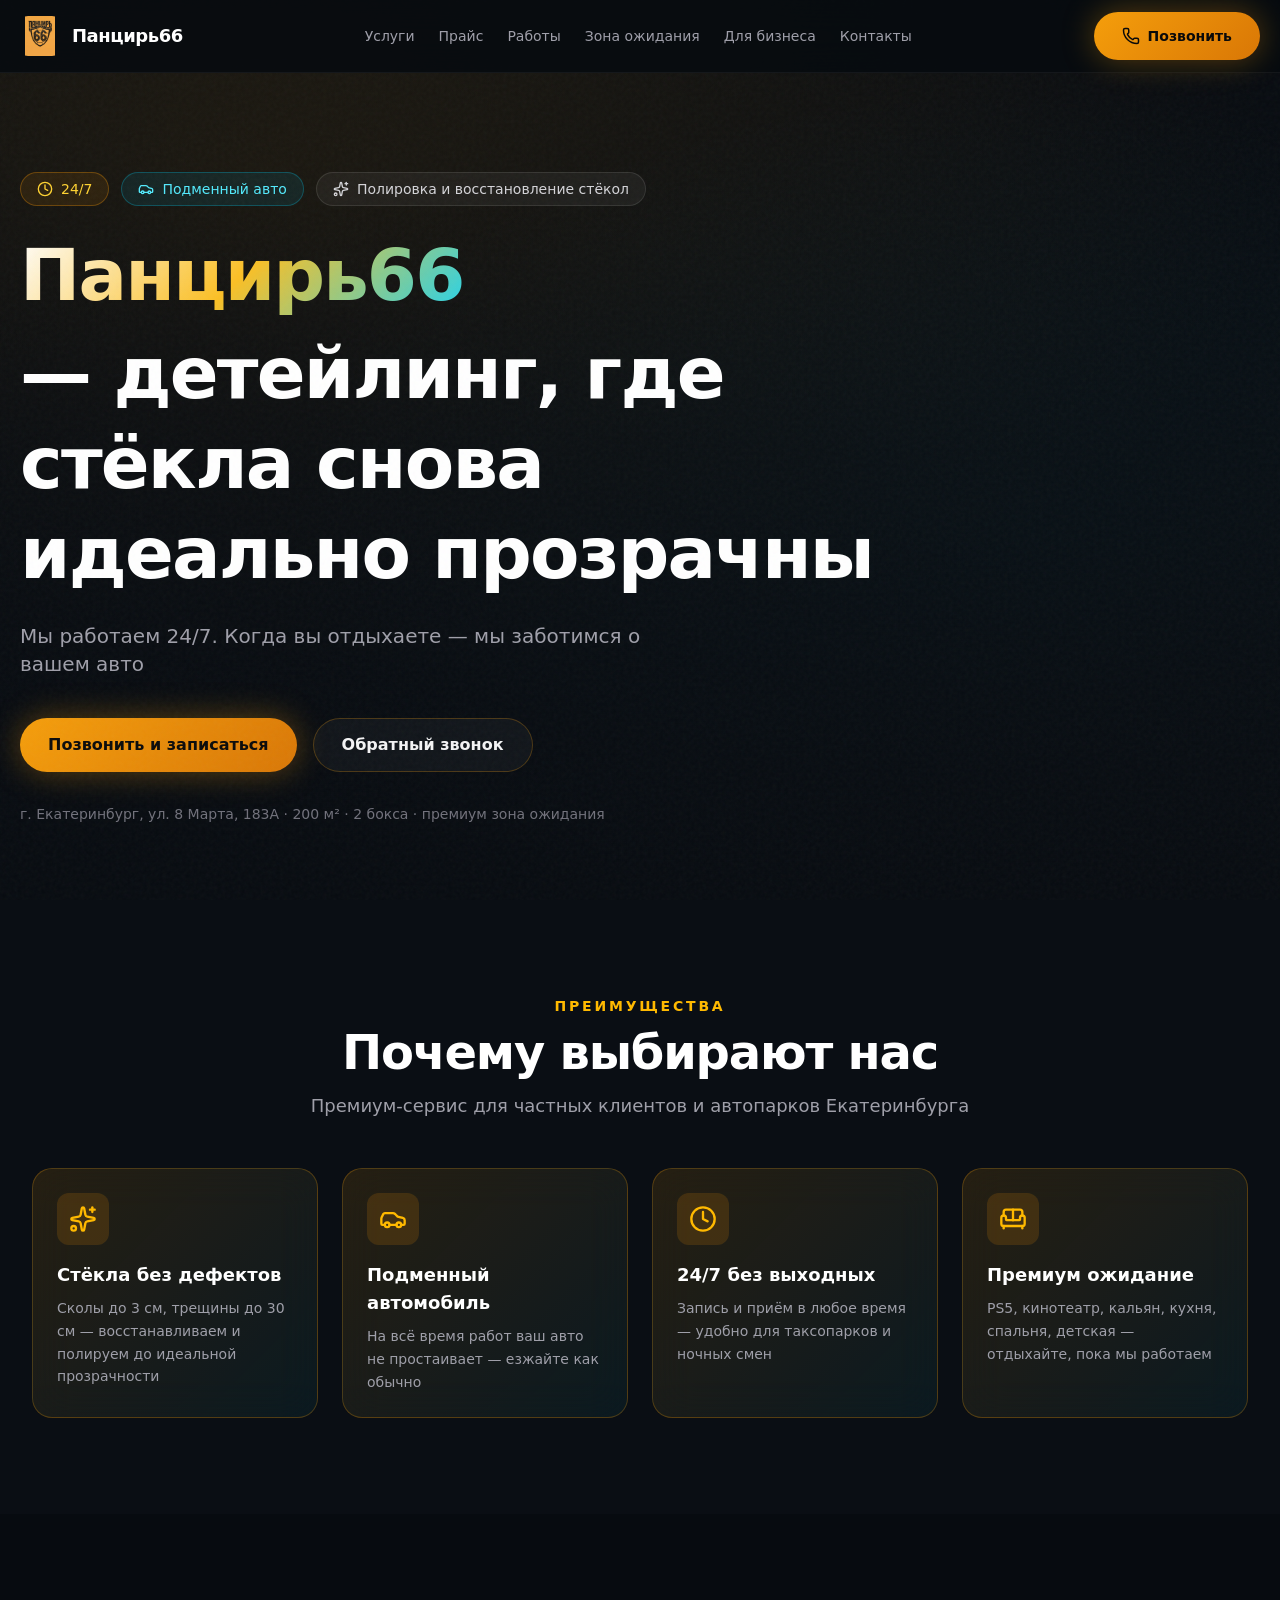
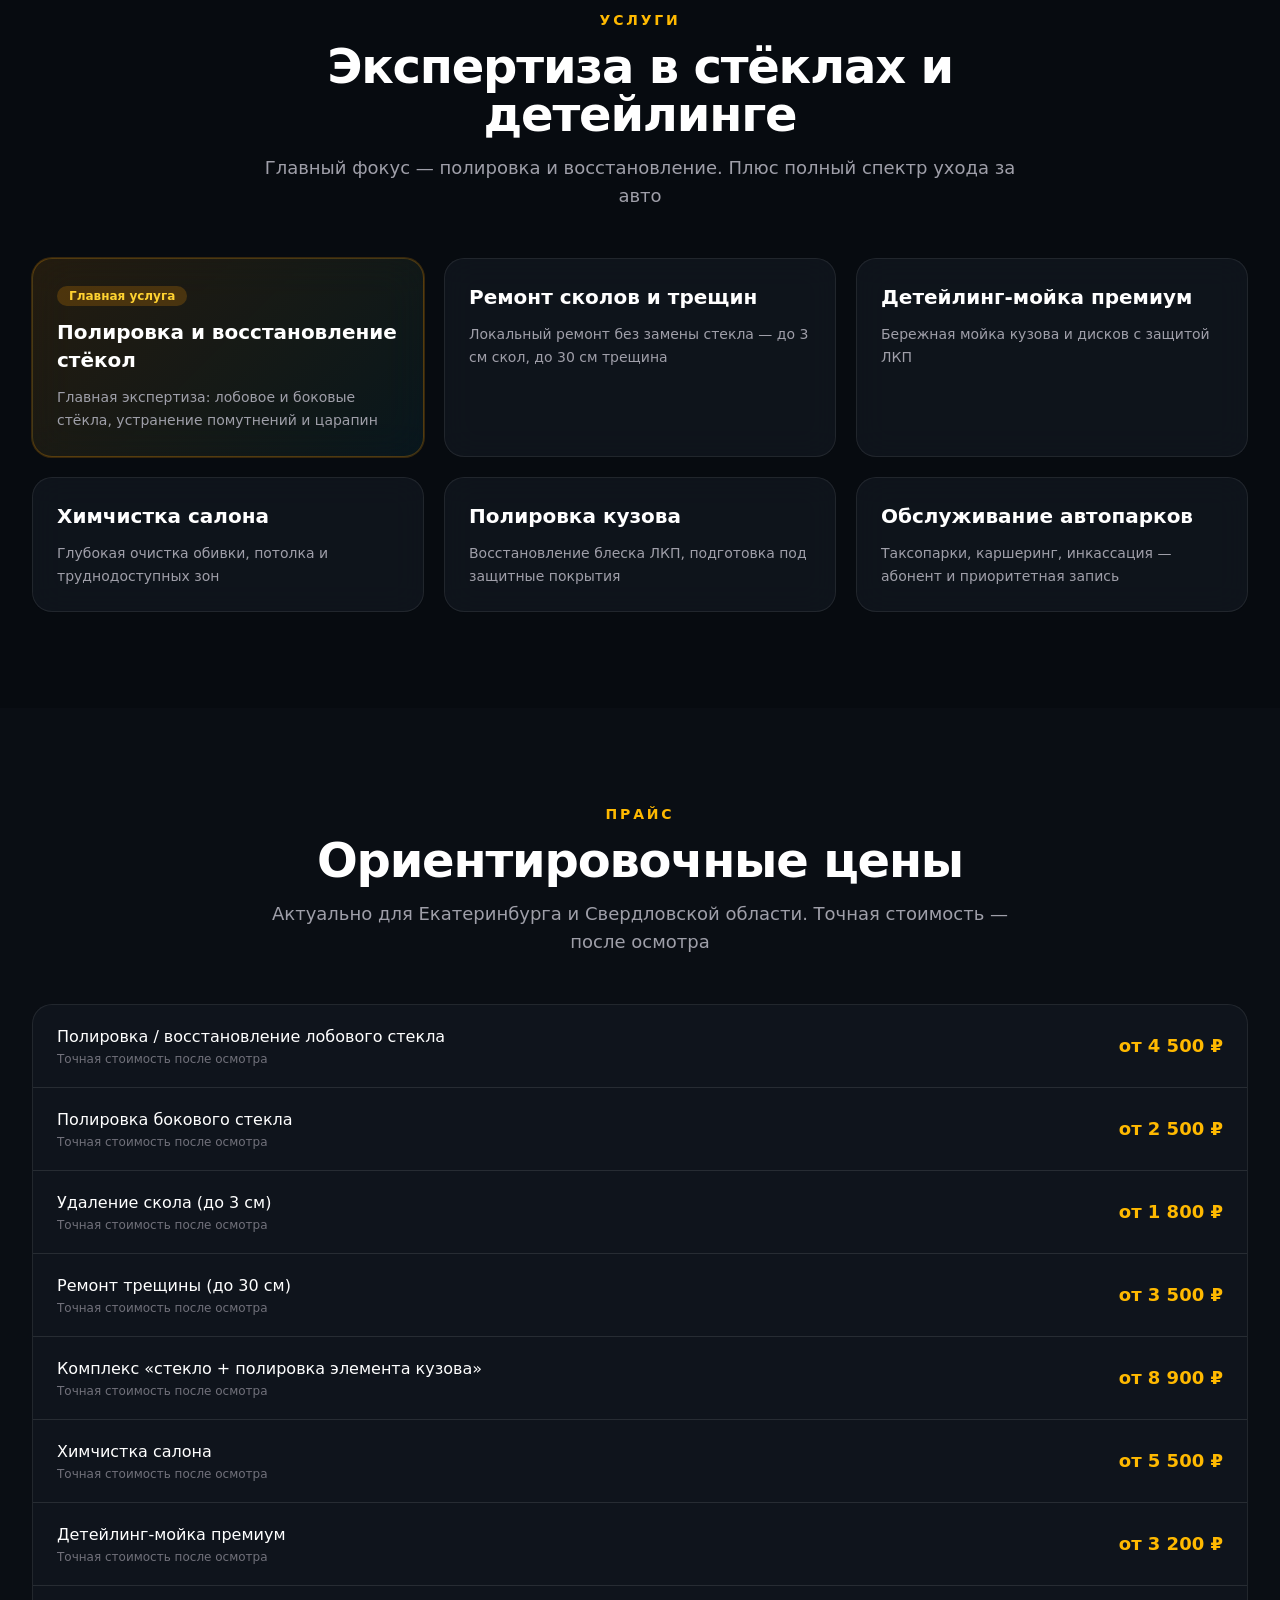
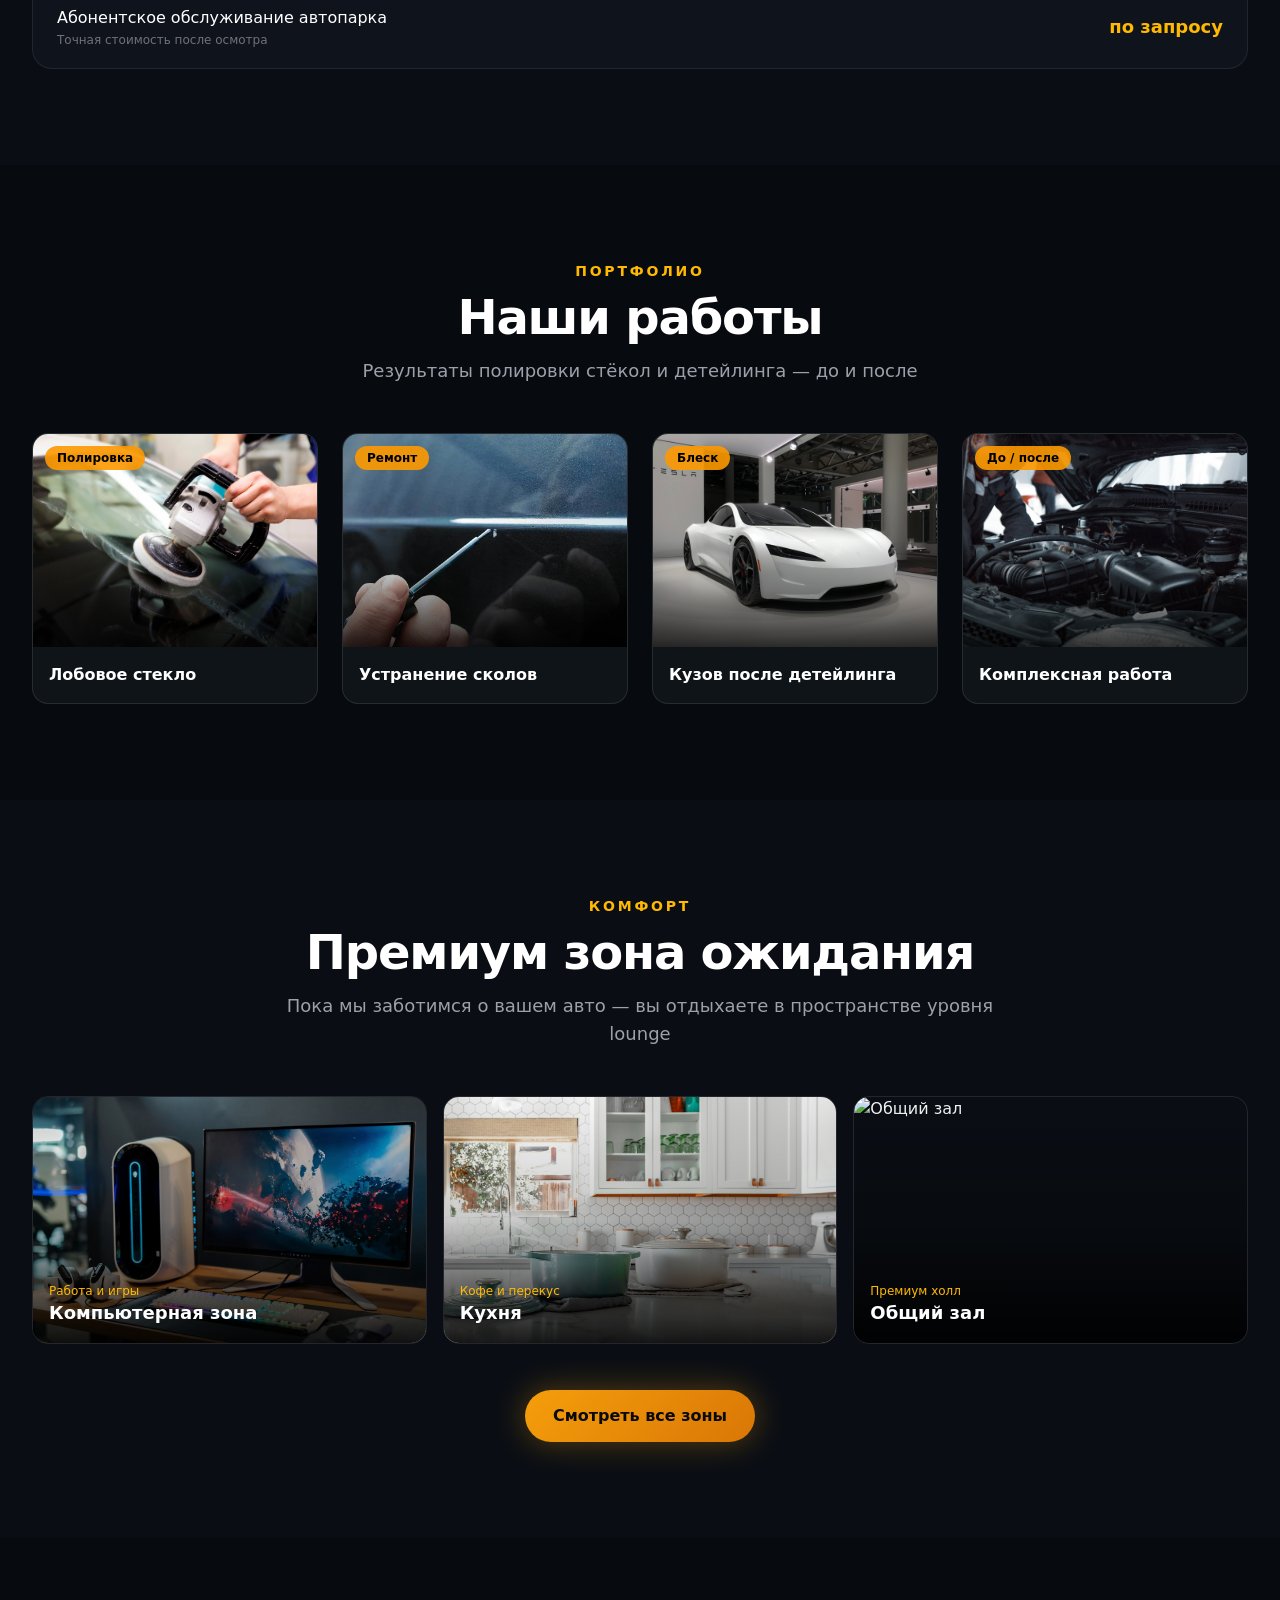
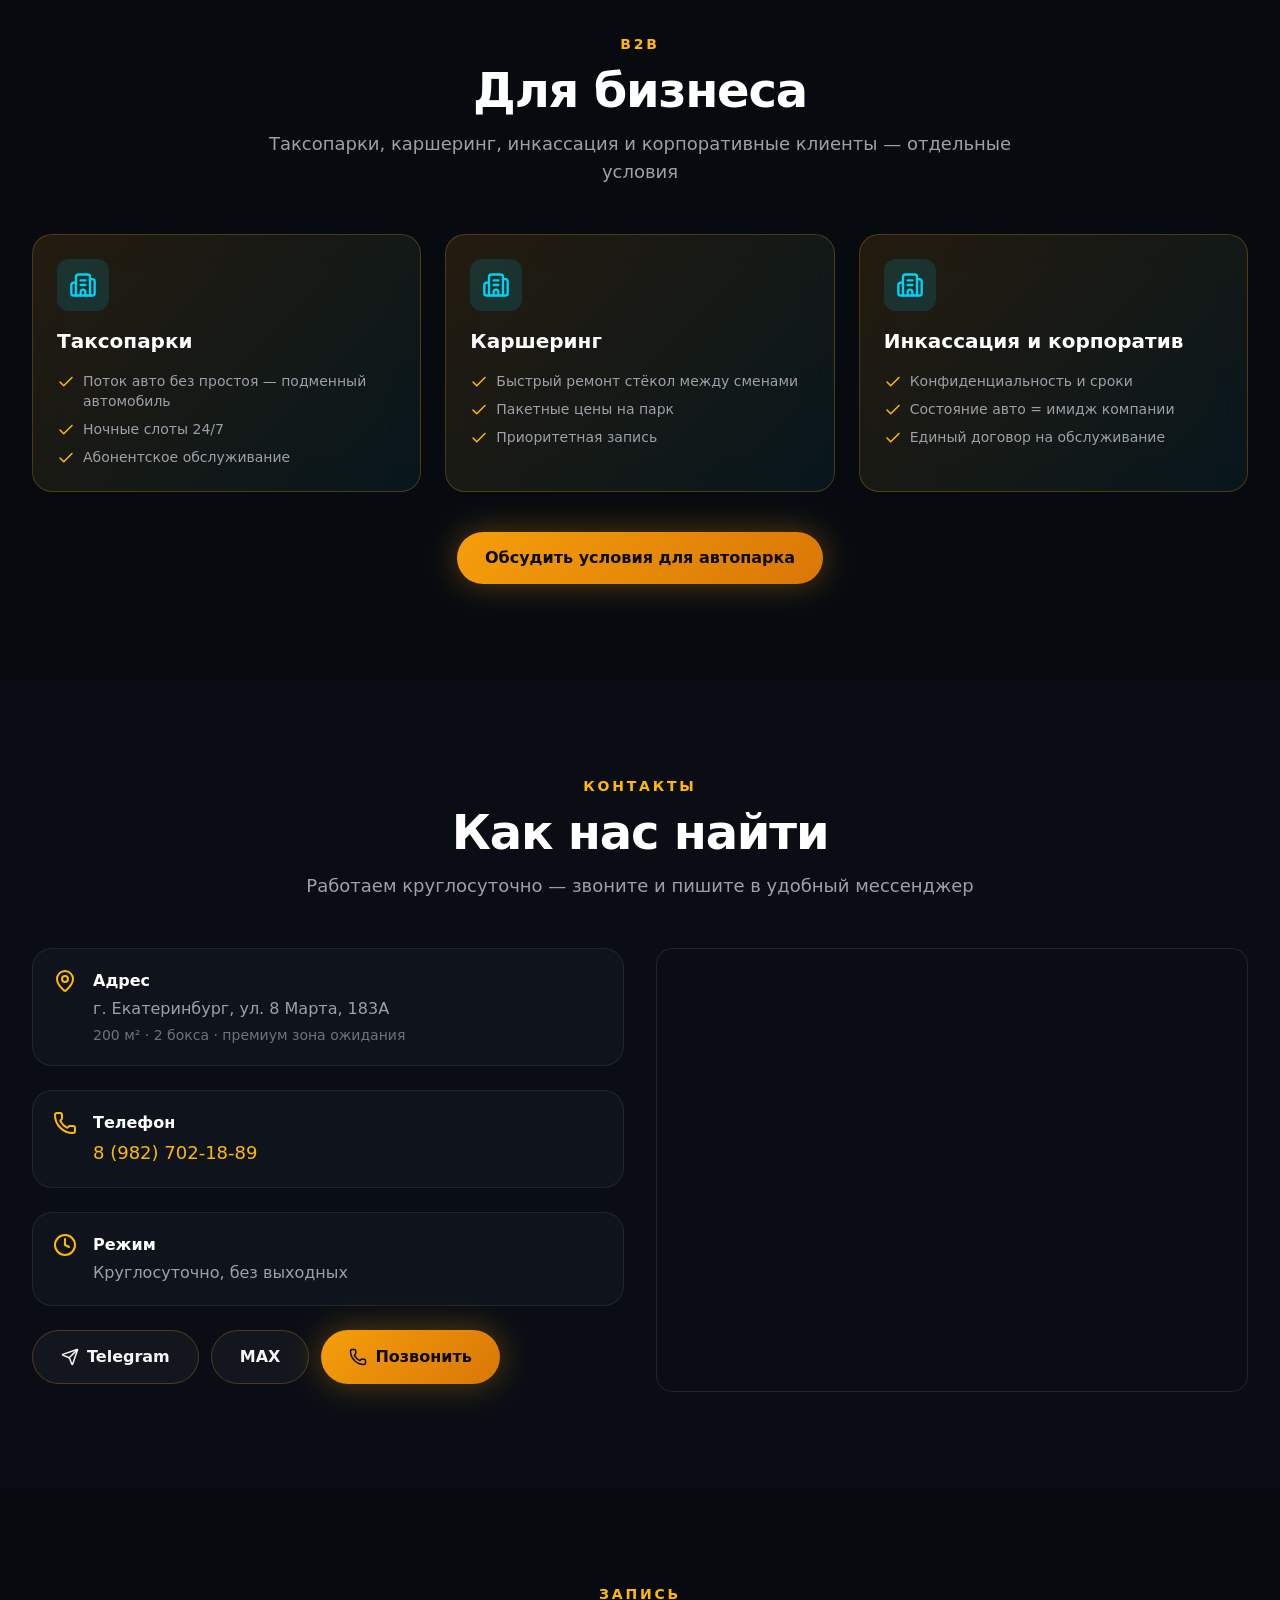
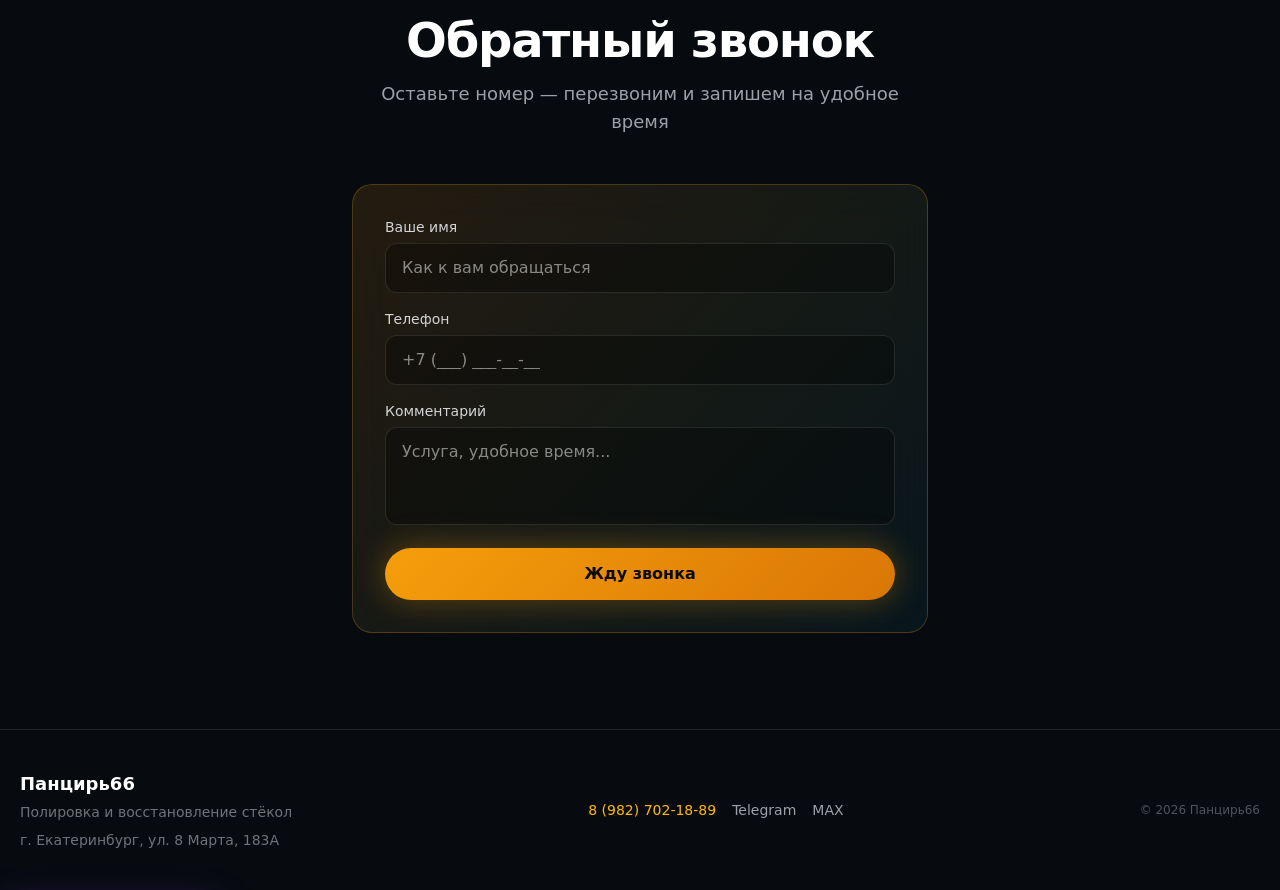
==== commit b2597560: "fix: mobile menu, lounge smooth expand, yandex map" ====
--- a/index.html
+++ b/index.html
@@ -21,7 +21,7 @@
   <link as="script" fetchpriority="low" href="assets/2139e000f4b5d584.js" rel="preload"/>
   <link as="image" href="https://assets/placeholder.jpg" rel="preload"/>
   <title>
-   Панцырь66 — полировка и восстановление стёкол, детейлинг 24/7 | Екатеринбург
+   Панцирь66 — полировка и восстановление стёкол, детейлинг 24/7 | Екатеринбург
   </title>
   <meta content="Детейлинг на ул. 8 Марта. Подменный авто, премиум зона ожидания. Таксопарки и частные клиенты." name="description"/>
   <link href="assets/favicon.ico" rel="icon"/>
@@ -30,9 +30,9 @@
   <header class="fixed top-0 left-0 right-0 z-50 border-b border-white/5 bg-[#070b10]/85 backdrop-blur-xl">
    <div class="mx-auto flex max-w-7xl items-center justify-between gap-4 px-5 py-3">
     <a class="flex items-center gap-3" href="#home-hero">
-     <img alt="Панцырь66" class="h-10 w-10 rounded-lg object-contain" src="./assets/logo.jpg"/>
+     <img alt="Панцирь66" class="h-10 w-10 rounded-lg object-contain" src="./assets/logo.jpg"/>
      <span class="text-lg font-bold tracking-tight text-white">
-      Панцырь66
+      Панцирь66
      </span>
     </a>
     <nav class="hidden items-center gap-6 lg:flex">
@@ -64,7 +64,7 @@
       Позвонить
      </button>
     </div>
-    <button aria-label="Открыть меню" class="rounded-lg p-2 text-zinc-300 lg:hidden" type="button">
+    <button aria-label="Открыть меню" class="rounded-lg p-2 text-zinc-300 lg:hidden hover:text-white transition-colors" type="button" onclick="openMobileMenu()">
      <svg aria-hidden="true" class="lucide lucide-menu" fill="none" height="24" stroke="currentColor" stroke-linecap="round" stroke-linejoin="round" stroke-width="2" viewbox="0 0 24 24" width="24" xmlns="http://www.w3.org/2000/svg">
       <path d="M4 5h16">
       </path>
@@ -80,7 +80,7 @@
    <section class="relative min-h-screen overflow-hidden pt-24 grain" id="home-hero">
     <div class="absolute inset-0 hero-mesh">
     </div>
-    <img alt="Детейлинг Панцырь66" class="absolute inset-0 h-full w-full object-cover opacity-25" src="./assets/hero-bg.jpg"/>
+    <img alt="Детейлинг Панцирь66" class="absolute inset-0 h-full w-full object-cover opacity-25" src="./assets/hero-bg.jpg"/>
     <div class="absolute inset-0 bg-gradient-to-b from-[#070b10]/40 via-[#070b10]/80 to-[#070b10]">
     </div>
     <div class="relative mx-auto flex min-h-[calc(100vh-6rem)] max-w-7xl flex-col justify-center px-5 py-16">
@@ -126,7 +126,7 @@
      <div class="reveal delay-100 visible">
       <h1 class="max-w-4xl text-4xl font-bold leading-tight tracking-tight md:text-6xl lg:text-7xl">
        <span class="text-gradient">
-        Панцырь66
+        Панцирь66
        </span>
        <span class="mt-2 block text-white">
         — детейлинг, где стёкла снова идеально прозрачны
@@ -593,23 +593,6 @@
         </div>
        </button>
       </div>
-      <div class="reveal lounge-hidden" style="display:none">
-       <button class="group w-full overflow-hidden rounded-2xl border border-white/10 text-left transition hover:border-amber-500/40" type="button">
-        <div class="relative aspect-[16/10] overflow-hidden">
-         <img alt="Спальня" class="h-full w-full object-cover transition duration-500 group-hover:scale-105" src="./assets/spalnia.jpg"/>
-         <div class="absolute inset-0 bg-gradient-to-t from-black/90 via-black/20 to-transparent">
-         </div>
-         <div class="absolute bottom-0 left-0 right-0 p-4">
-          <p class="text-xs text-amber-400">
-           Отдых в тишине
-          </p>
-          <p class="text-lg font-bold text-white">
-           Спальня
-          </p>
-         </div>
-        </div>
-       </button>
-      </div>
       <div class="reveal">
        <button class="group w-full overflow-hidden rounded-2xl border border-white/10 text-left transition hover:border-amber-500/40" type="button">
         <div class="relative aspect-[16/10] overflow-hidden">
@@ -627,40 +610,6 @@
         </div>
        </button>
       </div>
-      <div class="reveal lounge-hidden" style="display:none">
-       <button class="group w-full overflow-hidden rounded-2xl border border-white/10 text-left transition hover:border-amber-500/40" type="button">
-        <div class="relative aspect-[16/10] overflow-hidden">
-         <img alt="Кинотеатр · PS5 · Кальян" class="h-full w-full object-cover transition duration-500 group-hover:scale-105" src="./assets/kino.jpg"/>
-         <div class="absolute inset-0 bg-gradient-to-t from-black/90 via-black/20 to-transparent">
-         </div>
-         <div class="absolute bottom-0 left-0 right-0 p-4">
-          <p class="text-xs text-amber-400">
-           Развлечения
-          </p>
-          <p class="text-lg font-bold text-white">
-           Кинотеатр · PS5 · Кальян
-          </p>
-         </div>
-        </div>
-       </button>
-      </div>
-      <div class="reveal lounge-hidden" style="display:none">
-       <button class="group w-full overflow-hidden rounded-2xl border border-white/10 text-left transition hover:border-amber-500/40" type="button">
-        <div class="relative aspect-[16/10] overflow-hidden">
-         <img alt="Детская игровая" class="h-full w-full object-cover transition duration-500 group-hover:scale-105" src="./assets/igrovay.jpg"/>
-         <div class="absolute inset-0 bg-gradient-to-t from-black/90 via-black/20 to-transparent">
-         </div>
-         <div class="absolute bottom-0 left-0 right-0 p-4">
-          <p class="text-xs text-amber-400">
-           Для семей с детьми
-          </p>
-          <p class="text-lg font-bold text-white">
-           Детская игровая
-          </p>
-         </div>
-        </div>
-       </button>
-      </div>
       <div class="reveal">
        <button class="group w-full overflow-hidden rounded-2xl border border-white/10 text-left transition hover:border-amber-500/40" type="button">
         <div class="relative aspect-[16/10] overflow-hidden">
@@ -677,6 +626,61 @@
          </div>
         </div>
        </button>
+      </div>
+     </div>
+     <div class="overflow-hidden transition-all duration-500 ease-in-out" id="loungeExtra" style="max-height: 0;">
+      <div class="grid gap-4 sm:grid-cols-2 lg:grid-cols-3 mt-4">
+       <div class="reveal">
+        <button class="group w-full overflow-hidden rounded-2xl border border-white/10 text-left transition hover:border-amber-500/40" type="button">
+         <div class="relative aspect-[16/10] overflow-hidden">
+          <img alt="Спальня" class="h-full w-full object-cover transition duration-500 group-hover:scale-105" src="./assets/spalnia.jpg"/>
+          <div class="absolute inset-0 bg-gradient-to-t from-black/90 via-black/20 to-transparent">
+          </div>
+          <div class="absolute bottom-0 left-0 right-0 p-4">
+           <p class="text-xs text-amber-400">
+            Отдых в тишине
+           </p>
+           <p class="text-lg font-bold text-white">
+            Спальня
+           </p>
+          </div>
+         </div>
+        </button>
+       </div>
+       <div class="reveal">
+        <button class="group w-full overflow-hidden rounded-2xl border border-white/10 text-left transition hover:border-amber-500/40" type="button">
+         <div class="relative aspect-[16/10] overflow-hidden">
+          <img alt="Кинотеатр · PS5 · Кальян" class="h-full w-full object-cover transition duration-500 group-hover:scale-105" src="./assets/kino.jpg"/>
+          <div class="absolute inset-0 bg-gradient-to-t from-black/90 via-black/20 to-transparent">
+          </div>
+          <div class="absolute bottom-0 left-0 right-0 p-4">
+           <p class="text-xs text-amber-400">
+            Развлечения
+           </p>
+           <p class="text-lg font-bold text-white">
+            Кинотеатр · PS5 · Кальян
+           </p>
+          </div>
+         </div>
+        </button>
+       </div>
+       <div class="reveal">
+        <button class="group w-full overflow-hidden rounded-2xl border border-white/10 text-left transition hover:border-amber-500/40" type="button">
+         <div class="relative aspect-[16/10] overflow-hidden">
+          <img alt="Детская игровая" class="h-full w-full object-cover transition duration-500 group-hover:scale-105" src="./assets/igrovay.jpg"/>
+          <div class="absolute inset-0 bg-gradient-to-t from-black/90 via-black/20 to-transparent">
+          </div>
+          <div class="absolute bottom-0 left-0 right-0 p-4">
+           <p class="text-xs text-amber-400">
+            Для семей с детьми
+           </p>
+           <p class="text-lg font-bold text-white">
+            Детская игровая
+           </p>
+          </div>
+         </div>
+        </button>
+       </div>
       </div>
      </div>
      <div class="reveal">
@@ -937,9 +941,13 @@
        </div>
       </div>
       <div class="reveal">
-       <div class="overflow-hidden rounded-2xl border border-white/10">
+        <a class="block overflow-hidden rounded-2xl border border-white/10 transition hover:border-amber-500/40" href="https://yandex.ru/maps/?text=г. Екатеринбург, ул. 8 Марта, 183А" rel="noopener noreferrer" target="_blank">
+         <div class="aspect-[4/3] w-full">
+          <iframe allowfullscreen="true" class="h-full w-full" loading="lazy" src="https://yandex.ru/map-widget/v1/?ll=60.6126,56.7988&z=16&pt=60.6126,56.7988,pm2rdm&text=г. Екатеринбург, ул. 8 Марта, 183А" style="border:0">
+          </iframe>
+         </div>
+        </a>
        </div>
-      </div>
      </div>
     </div>
    </section>
@@ -999,7 +1007,7 @@
    <div class="mx-auto flex max-w-7xl flex-col items-center justify-between gap-6 md:flex-row">
     <div class="text-center md:text-left">
      <p class="text-lg font-bold text-white">
-      Панцырь66
+      Панцирь66
      </p>
      <p class="mt-1 text-sm text-zinc-500">
       Полировка и восстановление стёкол
@@ -1025,7 +1033,7 @@
      2026
      <!-- -->
      <!-- -->
-     Панцырь66
+     Панцирь66
     </p>
    </div>
   </footer>
@@ -1234,6 +1242,129 @@
 @media (prefers-reduced-motion: reduce) {
   .link, .close { transition: none; }
 }
+
+/* Mobile Menu */
+.mobile-overlay {
+    display: none;
+    position: fixed;
+    inset: 0;
+    background: rgba(0,0,0,0.6);
+    backdrop-filter: blur(4px);
+    z-index: 9998;
+}
+.mobile-overlay.active {
+    display: block;
+}
+.mobile-drawer {
+    position: fixed;
+    top: 0;
+    right: -280px;
+    width: 280px;
+    height: 100vh;
+    background: #0f1420;
+    border-left: 1px solid rgba(255,255,255,0.08);
+    z-index: 9999;
+    transition: right 0.3s ease;
+    display: flex;
+    flex-direction: column;
+    padding: 24px 20px;
+}
+.mobile-drawer.open {
+    right: 0;
+}
+.mobile-drawer-header {
+    display: flex;
+    justify-content: space-between;
+    align-items: center;
+    margin-bottom: 32px;
+    padding-bottom: 16px;
+    border-bottom: 1px solid rgba(255,255,255,0.08);
+}
+.mobile-drawer-logo {
+    display: flex;
+    align-items: center;
+    gap: 10px;
+}
+.mobile-drawer-logo img {
+    width: 36px;
+    height: 36px;
+    border-radius: 8px;
+    object-fit: contain;
+}
+.mobile-drawer-logo span {
+    font-size: 18px;
+    font-weight: 700;
+    color: #fff;
+}
+.mobile-close-btn {
+    background: none;
+    border: none;
+    color: #a1a1aa;
+    font-size: 28px;
+    cursor: pointer;
+    padding: 4px 8px;
+    border-radius: 8px;
+    transition: background 0.2s, color 0.2s;
+    line-height: 1;
+}
+.mobile-close-btn:hover {
+    background: rgba(255,255,255,0.1);
+    color: #fff;
+}
+.mobile-nav-list {
+    display: flex;
+    flex-direction: column;
+    gap: 4px;
+    flex: 1;
+}
+.mobile-nav-link {
+    display: flex;
+    align-items: center;
+    gap: 12px;
+    padding: 14px 16px;
+    border-radius: 12px;
+    color: #d4d4d8;
+    font-size: 16px;
+    font-weight: 500;
+    text-decoration: none;
+    transition: background 0.2s, color 0.2s;
+}
+.mobile-nav-link:hover,
+.mobile-nav-link:active {
+    background: rgba(252,187,0,0.08);
+    color: #fcbb00;
+}
+.mobile-nav-icon {
+    width: 20px;
+    height: 20px;
+    opacity: 0.5;
+}
+.mobile-nav-link:hover .mobile-nav-icon {
+    opacity: 1;
+}
+.mobile-drawer-footer {
+    padding-top: 16px;
+    border-top: 1px solid rgba(255,255,255,0.08);
+    display: flex;
+    flex-direction: column;
+    gap: 12px;
+}
+.mobile-drawer-phone {
+    display: flex;
+    align-items: center;
+    gap: 8px;
+    color: #fcbb00;
+    font-weight: 600;
+    font-size: 15px;
+    text-decoration: none;
+    padding: 12px 16px;
+    border-radius: 12px;
+    transition: background 0.2s;
+}
+.mobile-drawer-phone:hover {
+    background: rgba(252,187,0,0.08);
+}
+
    </style>
    <div aria-label="ХостAI" class="bar" role="complementary">
     <span class="caption">
@@ -1255,41 +1386,34 @@
    </div>
   </div>
   <script>
-   // Scroll reveal animation
+    // Scroll reveal animation
 document.addEventListener('DOMContentLoaded', function() {
     const revealElements = document.querySelectorAll('.reveal');
     const observer = new IntersectionObserver(function(entries) {
         entries.forEach(function(entry) {
             if (entry.isIntersecting) {
-                entry.target.classList.add('visible');
-                observer.unobserve(entry.target);
+                // Only reveal if not inside collapsed loungeExtra
+                var parent = entry.target.closest('#loungeExtra');
+                if (!parent || parent.style.maxHeight !== '0px') {
+                    entry.target.classList.add('visible');
+                    observer.unobserve(entry.target);
+                }
             }
         });
     }, { threshold: 0.1, rootMargin: '0px 0px -50px 0px' });
     revealElements.forEach(function(el) { observer.observe(el); });
     
-    // Mobile menu
-    var menuBtn = document.querySelector('button[aria-label*="меню"], button[aria-label*="menu"]');
-    if (menuBtn) {
-        menuBtn.addEventListener('click', function() {
-            var nav = document.querySelector('nav.hidden.items-center.gap-6');
-            if (nav) {
-                nav.classList.toggle('hidden');
-                nav.classList.toggle('flex');
-                nav.classList.toggle('flex-col');
-                nav.classList.toggle('absolute');
-                nav.classList.toggle('top-full');
-                nav.classList.toggle('left-0');
-                nav.classList.toggle('right-0');
-                nav.classList.toggle('bg-[#070b10]');
-                nav.classList.toggle('p-5');
-                nav.classList.toggle('border-b');
-                nav.classList.toggle('border-white/5');
-                nav.classList.toggle('z-40');
-                nav.classList.toggle('mt-2');
-            }
-        });
-    }
+    // Mobile menu drawer
+    window.openMobileMenu = function() {
+        document.getElementById('mobileDrawer').classList.add('open');
+        document.getElementById('mobileOverlay').classList.add('active');
+        document.body.style.overflow = 'hidden';
+    };
+    window.closeMobileMenu = function() {
+        document.getElementById('mobileDrawer').classList.remove('open');
+        document.getElementById('mobileOverlay').classList.remove('active');
+        document.body.style.overflow = '';
+    };
     
     // Smooth scroll
     document.querySelectorAll('a[href^="#"]').forEach(function(anchor) {
@@ -1406,24 +1530,27 @@
     
     // Toggle lounge zones
     window.toggleLoungeZones = function(btn) {
-        var hiddenCards = document.querySelectorAll('.lounge-hidden');
-        var allHidden = true;
-        hiddenCards.forEach(function(card) {
-            if (card.style.display !== 'none') allHidden = false;
-        });
+        var wrapper = document.getElementById('loungeExtra');
+        if (!wrapper) return;
         
-        hiddenCards.forEach(function(card, index) {
-            if (card.style.display === 'none') {
-                card.style.display = '';
-                setTimeout(function() {
-                    card.classList.add('visible');
-                }, index * 100);
-            } else {
-                card.style.display = 'none';
+        if (wrapper.style.maxHeight === '0px' || wrapper.style.maxHeight === '') {
+            var content = wrapper.firstElementChild;
+            if (content) {
+                var height = content.scrollHeight;
+                wrapper.style.maxHeight = height + 'px';
+                // Animate hidden cards in
+                var cards = wrapper.querySelectorAll('.reveal');
+                cards.forEach(function(card, i) {
+                    setTimeout(function() {
+                        card.classList.add('visible');
+                    }, i * 120);
+                });
             }
-        });
-        
-        btn.textContent = allHidden ? 'Скрыть' : 'Смотреть все зоны';
+            btn.textContent = 'Скрыть';
+        } else {
+            wrapper.style.maxHeight = '0px';
+            btn.textContent = 'Смотреть все зоны';
+        }
     };
   </script>
   <!-- Phone Modal -->
@@ -1455,5 +1582,54 @@
   </div>
   <script>
   </script>
- </body>
+ 
+<!-- Mobile Menu Drawer -->
+<div class="mobile-overlay" id="mobileOverlay" onclick="closeMobileMenu()"></div>
+<div class="mobile-drawer" id="mobileDrawer">
+  <div class="mobile-drawer-header">
+    <div class="mobile-drawer-logo">
+      <img src="./assets/logo.jpg" alt="Панцирь66">
+      <span>Панцирь66</span>
+    </div>
+    <button class="mobile-close-btn" onclick="closeMobileMenu()">&times;</button>
+  </div>
+  <nav class="mobile-nav-list">
+    <a href="#home-hero" class="mobile-nav-link" onclick="closeMobileMenu()">
+      <svg class="mobile-nav-icon" fill="none" height="20" stroke="currentColor" stroke-linecap="round" stroke-linejoin="round" stroke-width="2" viewBox="0 0 24 24" width="20"><path d="M3 9l9-7 9 7v11a2 2 0 0 1-2 2H5a2 2 0 0 1-2-2z"/><polyline points="9 22 9 12 15 12 15 22"/></svg>
+      Главная
+    </a>
+    <a href="#home-services" class="mobile-nav-link" onclick="closeMobileMenu()">
+      <svg class="mobile-nav-icon" fill="none" height="20" stroke="currentColor" stroke-linecap="round" stroke-linejoin="round" stroke-width="2" viewBox="0 0 24 24" width="20"><path d="M14.7 6.3a1 1 0 0 0 0 1.4l1.6 1.6a1 1 0 0 0 1.4 0l3.77-3.77a6 6 0 0 1-7.94 7.94l-6.91 6.91a2.12 2.12 0 0 1-3-3l6.91-6.91a6 6 0 0 1 7.94-7.94l-3.76 3.76z"/></svg>
+      Услуги
+    </a>
+    <a href="#home-pricing" class="mobile-nav-link" onclick="closeMobileMenu()">
+      <svg class="mobile-nav-icon" fill="none" height="20" stroke="currentColor" stroke-linecap="round" stroke-linejoin="round" stroke-width="2" viewBox="0 0 24 24" width="20"><line x1="12" y1="1" x2="12" y2="23"/><path d="M17 5H9.5a3.5 3.5 0 0 0 0 7h5a3.5 3.5 0 0 1 0 7H6"/></svg>
+      Прайс
+    </a>
+    <a href="#home-portfolio" class="mobile-nav-link" onclick="closeMobileMenu()">
+      <svg class="mobile-nav-icon" fill="none" height="20" stroke="currentColor" stroke-linecap="round" stroke-linejoin="round" stroke-width="2" viewBox="0 0 24 24" width="20"><rect x="3" y="3" width="18" height="18" rx="2" ry="2"/><circle cx="8.5" cy="8.5" r="1.5"/><polyline points="21 15 16 10 5 21"/></svg>
+      Работы
+    </a>
+    <a href="#home-lounge" class="mobile-nav-link" onclick="closeMobileMenu()">
+      <svg class="mobile-nav-icon" fill="none" height="20" stroke="currentColor" stroke-linecap="round" stroke-linejoin="round" stroke-width="2" viewBox="0 0 24 24" width="20"><path d="M2 22h20"/><path d="M2 2v20"/><path d="M18 2v20"/><path d="M6 2v20"/><rect x="6" y="6" width="12" height="12"/></svg>
+      Зона ожидания
+    </a>
+    <a href="#home-corporate" class="mobile-nav-link" onclick="closeMobileMenu()">
+      <svg class="mobile-nav-icon" fill="none" height="20" stroke="currentColor" stroke-linecap="round" stroke-linejoin="round" stroke-width="2" viewBox="0 0 24 24" width="20"><rect x="2" y="7" width="20" height="14" rx="2" ry="2"/><path d="M16 21V5a2 2 0 0 0-2-2h-4a2 2 0 0 0-2 2v16"/></svg>
+      Для бизнеса
+    </a>
+    <a href="#home-contact" class="mobile-nav-link" onclick="closeMobileMenu()">
+      <svg class="mobile-nav-icon" fill="none" height="20" stroke="currentColor" stroke-linecap="round" stroke-linejoin="round" stroke-width="2" viewBox="0 0 24 24" width="20"><path d="M21 10c0 7-9 13-9 13s-9-6-9-13a9 9 0 0 1 18 0z"/><circle cx="12" cy="10" r="3"/></svg>
+      Контакты
+    </a>
+  </nav>
+  <div class="mobile-drawer-footer">
+    <a href="tel:+79827021889" class="mobile-drawer-phone" onclick="closeMobileMenu()">
+      <svg fill="none" height="18" stroke="currentColor" stroke-linecap="round" stroke-linejoin="round" stroke-width="2" viewBox="0 0 24 24" width="18"><path d="M22 16.92v3a2 2 0 0 1-2.18 2 19.79 19.79 0 0 1-8.63-3.07 19.5 19.5 0 0 1-6-6 19.79 19.79 0 0 1-3.07-8.67A2 2 0 0 1 4.11 2h3a2 2 0 0 1 2 1.72 12.84 12.84 0 0 0 .7 2.81 2 2 0 0 1-.45 2.11L8.09 9.91a16 16 0 0 0 6 6l1.27-1.27a2 2 0 0 1 2.11-.45 12.84 12.84 0 0 0 2.81.7A2 2 0 0 1 22 16.92z"/></svg>
+      8 (982) 702-18-89
+    </a>
+  </div>
+</div>
+
+</body>
 </html>
